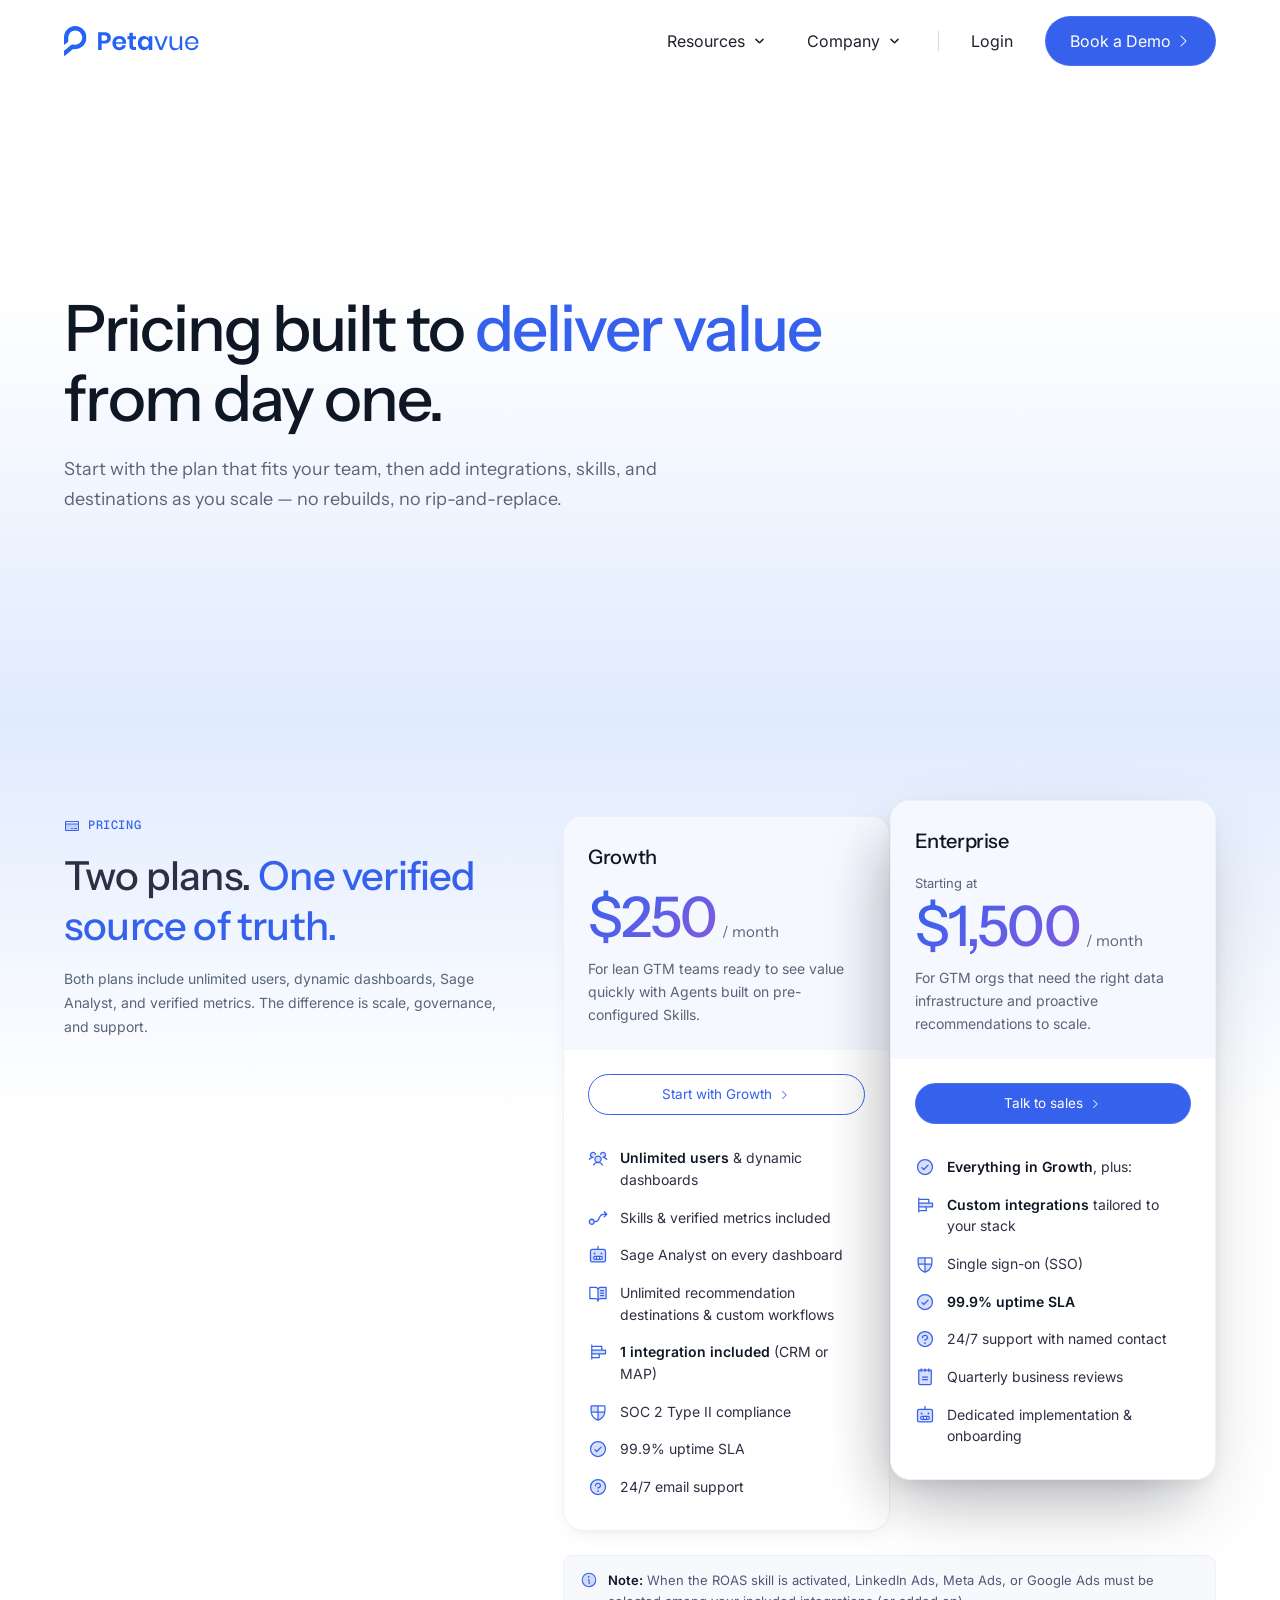
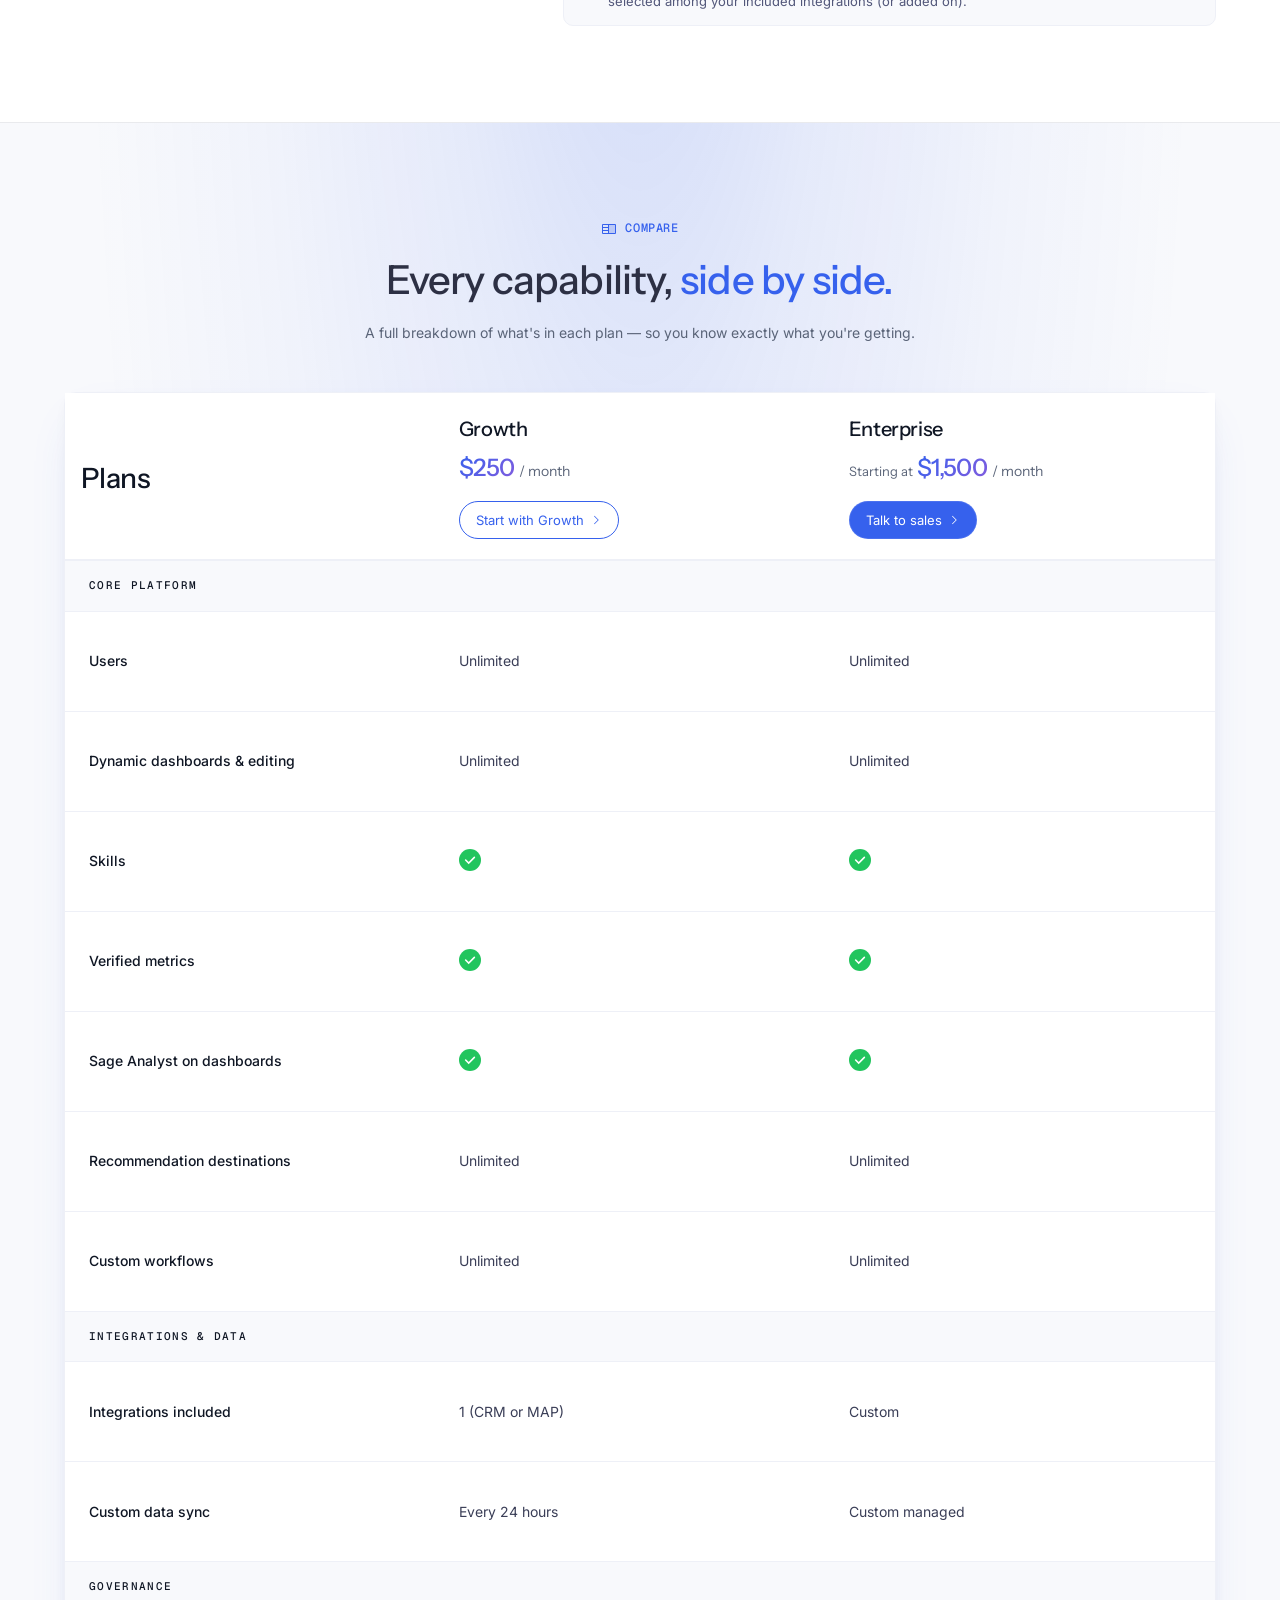
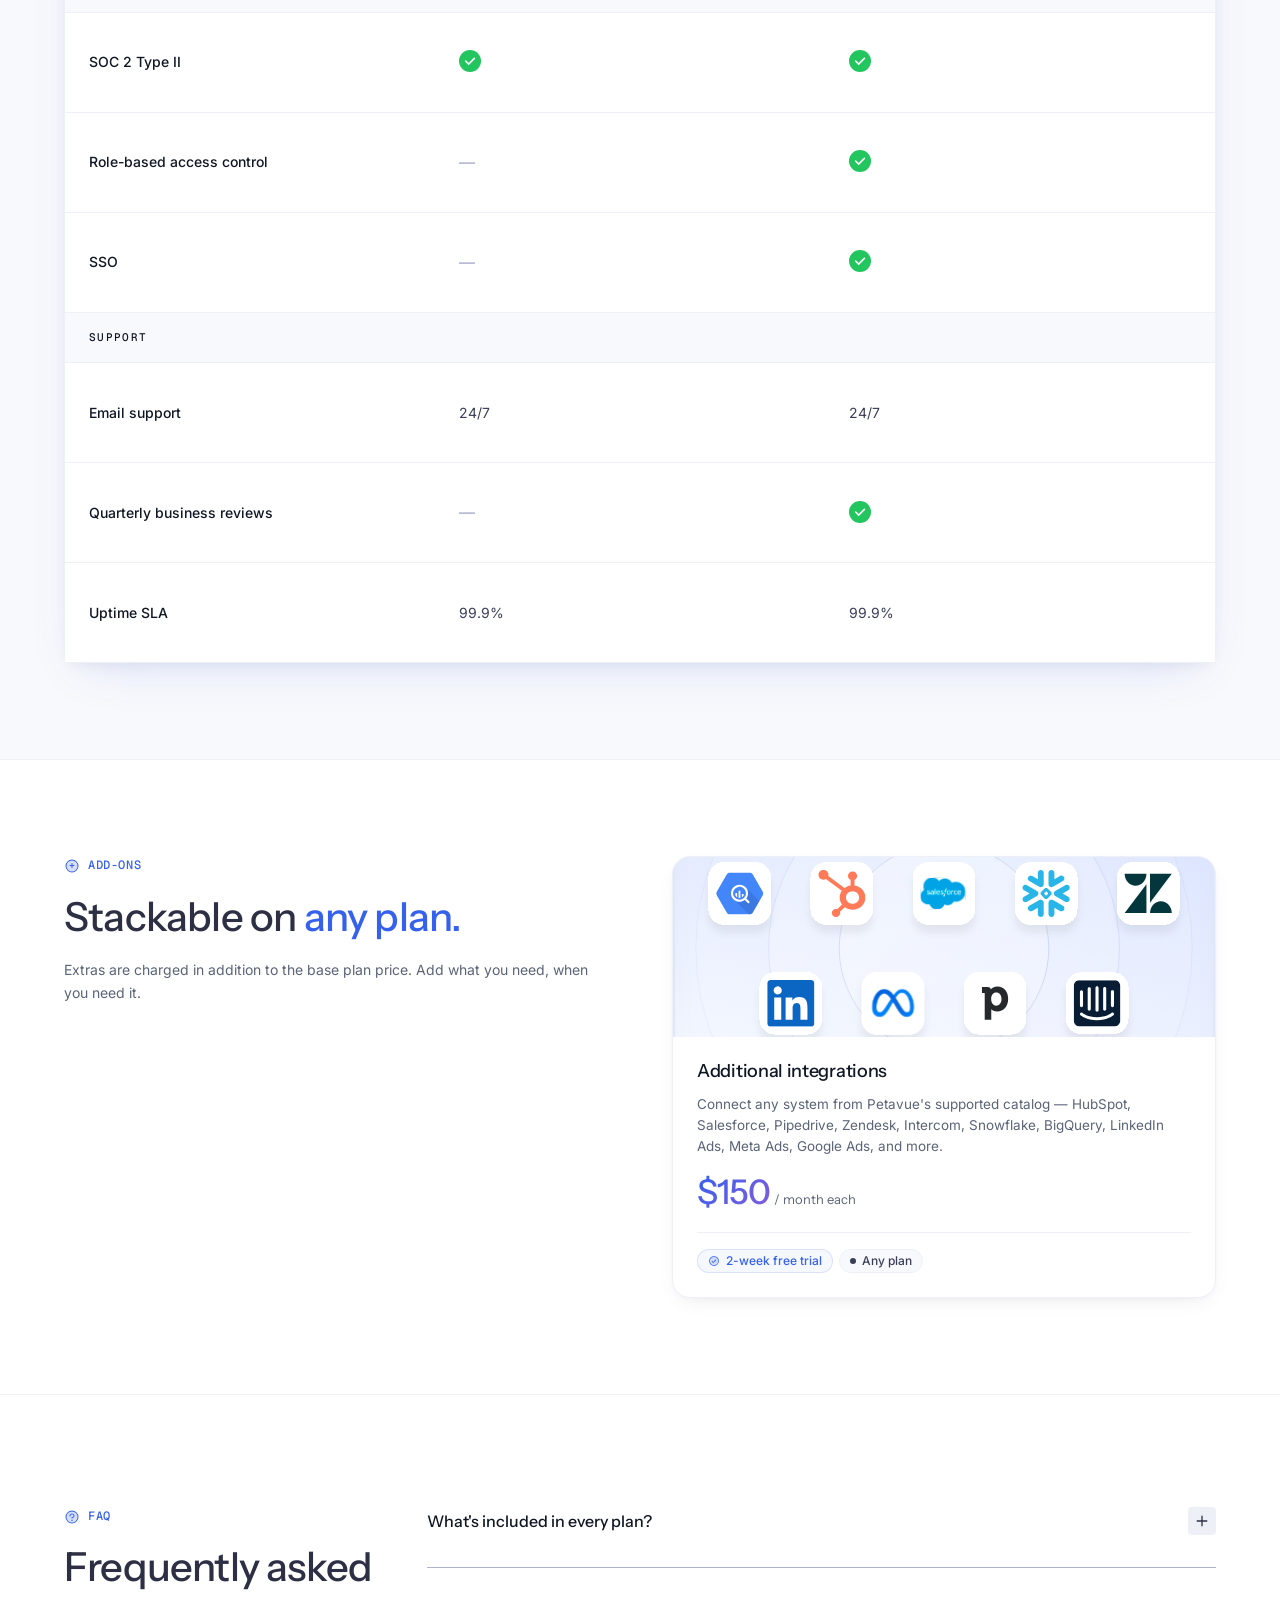
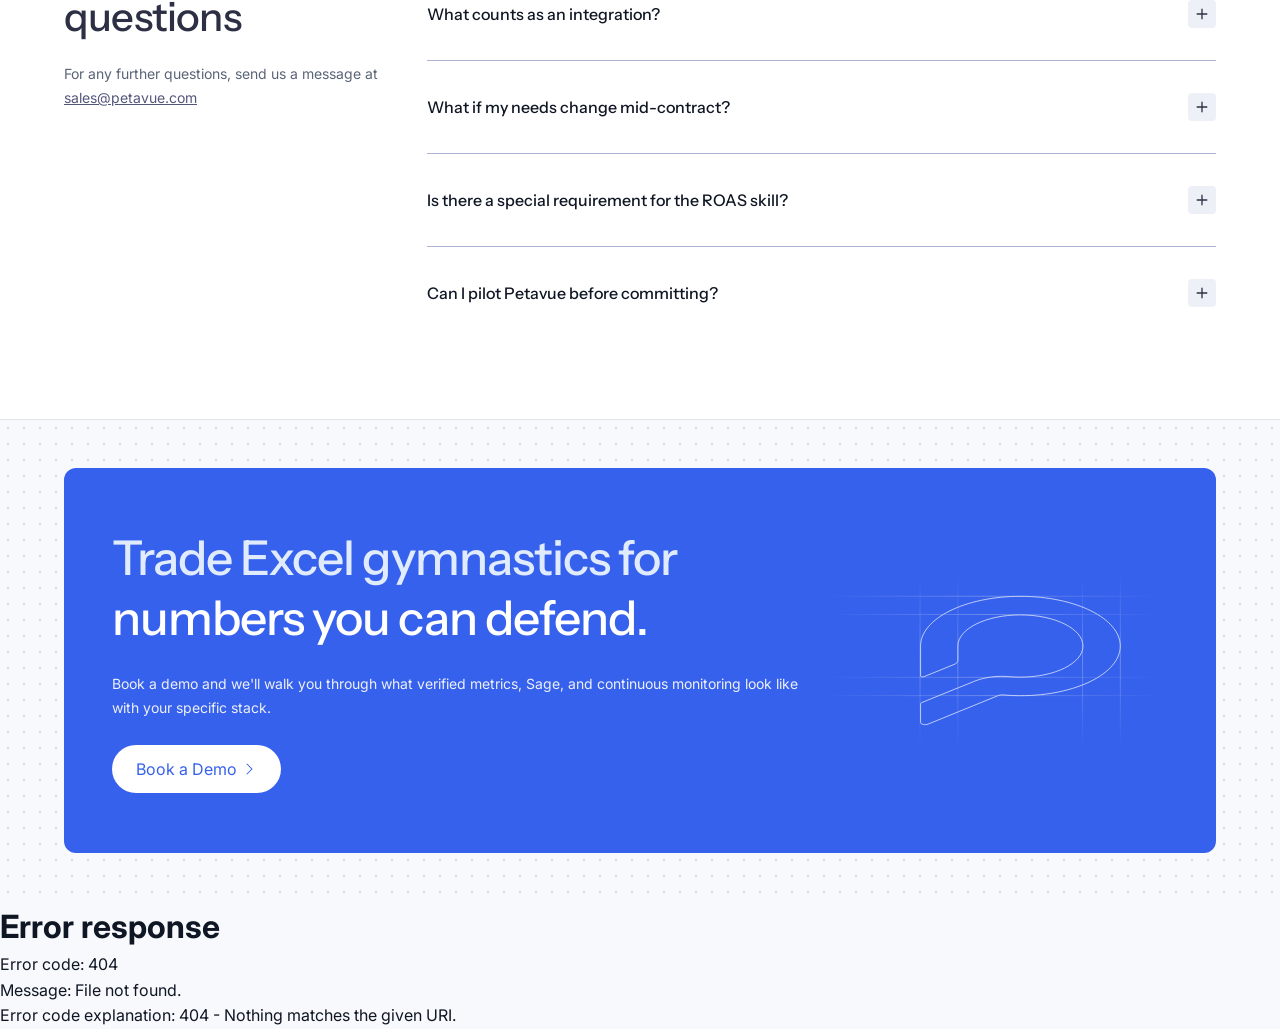
==== pricing.html @ c028d3ed "add pricing page, inline video playback, nav + copy refresh - new pricing.html with split-layout pla" ====
<!DOCTYPE html>
<html lang="en">
<head>
<meta charset="UTF-8">
<meta name="viewport" content="width=device-width, initial-scale=1.0">
<title>Pricing — Petavue | Plans built to deliver value from day one</title>
<meta name="description" content="Simple pricing for GTM teams. Growth at $250/mo and Enterprise from $1,500/mo — unlimited users, dynamic dashboards, Sage Analyst, and verified metrics on every plan.">
<meta property="og:title" content="Pricing — Petavue | Plans built to deliver value from day one">
<meta property="og:description" content="Simple pricing for GTM teams. Growth at $250/mo and Enterprise from $1,500/mo — unlimited users, dynamic dashboards, Sage Analyst, and verified metrics on every plan.">
<meta property="og:image" content="https://www.petavue.com/assets/og-image.png">
<meta property="og:type" content="website">
<meta property="og:url" content="https://pricing.petavue.com/">
<meta name="twitter:card" content="summary_large_image">
<meta name="twitter:title" content="Pricing — Petavue | Plans built to deliver value from day one">
<meta name="twitter:description" content="Simple pricing for GTM teams. Growth at $250/mo and Enterprise from $1,500/mo — unlimited users, dynamic dashboards, Sage Analyst, and verified metrics on every plan.">
<meta name="twitter:image" content="https://www.petavue.com/assets/og-image.png">
<link rel="icon" href="assets/favicon.svg" type="image/svg+xml">
<link rel="apple-touch-icon" href="assets/apple-touch-icon.png">
<script type="application/ld+json">
{
  "@context": "https://schema.org",
  "@type": "FAQPage",
  "mainEntity": [
    {
      "@type": "Question",
      "name": "What's included in every plan?",
      "acceptedAnswer": {
        "@type": "Answer",
        "text": "Every plan includes unlimited users, unlimited dynamic dashboards, all Skills, verified metrics, Sage Analyst on every dashboard, unlimited recommendation destinations, and unlimited custom workflows. The differences between plans are governance, scale of integrations, and support level."
      }
    },
    {
      "@type": "Question",
      "name": "What counts as an integration?",
      "acceptedAnswer": {
        "@type": "Answer",
        "text": "An integration is a connection to a system in Petavue's supported catalog — including HubSpot, Salesforce, Pipedrive, Zendesk, Intercom, Gainsight, Mixpanel, Amplitude, Snowflake, BigQuery, LinkedIn Ads, Meta Ads, Google Ads, and more. Growth includes one (CRM or MAP). Enterprise includes a custom integration package sized to your stack."
      }
    },
    {
      "@type": "Question",
      "name": "What if my needs change mid-contract?",
      "acceptedAnswer": {
        "@type": "Answer",
        "text": "Add-ons are stackable and can be added at any time. You can layer additional integrations, AI credits, workflow packs, or recommendation destinations onto any plan. Plan upgrades are pro-rated to your billing cycle."
      }
    },
    {
      "@type": "Question",
      "name": "Is there a special requirement for the ROAS skill?",
      "acceptedAnswer": {
        "@type": "Answer",
        "text": "Yes — when the ROAS skill is activated, LinkedIn Ads, Meta Ads, or Google Ads must be selected among your included integrations (or added on as an extra integration)."
      }
    },
    {
      "@type": "Question",
      "name": "Can I pilot Petavue before committing?",
      "acceptedAnswer": {
        "@type": "Answer",
        "text": "Yes — we offer a 4-week pilot where you connect a single data source and immediately start seeing value from the Agents. We view pilots as an opportunity to partner closely with teams and generate design partners who help shape where the product goes next."
      }
    }
  ]
}
</script>
<link rel="stylesheet" href="style/colorography.min.css">
<link rel="stylesheet" href="style/global.min.css">
<link rel="stylesheet" href="style/marketing.min.css">
<link rel="preconnect" href="https://fonts.googleapis.com">
<link rel="preconnect" href="https://fonts.gstatic.com" crossorigin>
<link rel="preload" as="style" href="https://fonts.googleapis.com/css2?family=Inter:wght@400;500;600;700&family=Instrument+Sans:wght@400;500;600;700&family=Geist+Mono:wght@400;500;600&display=swap">
<link rel="stylesheet" href="https://fonts.googleapis.com/css2?family=Inter:wght@400;500;600;700&family=Instrument+Sans:wght@400;500;600;700&family=Geist+Mono:wght@400;500;600&display=swap" media="print" onload="this.media='all'">
<noscript><link rel="stylesheet" href="https://fonts.googleapis.com/css2?family=Inter:wght@400;500;600;700&family=Instrument+Sans:wght@400;500;600;700&family=Geist+Mono:wght@400;500;600&display=swap"></noscript>

<!-- Pricing-specific styles -->
<style>
/* Navbar: keep solid light on pricing page (no transparency) */
body .navbar_component {
  background: #ffffff;
  backdrop-filter: none;
  -webkit-backdrop-filter: none;
}

/* --- Pricing Hero — white at top, fading into blue at bottom --- */
.pricing-hero {
  background: linear-gradient(180deg, #ffffff 0%, #ffffff 40%, var(--color-primary-100) 100%);
  min-height: 80vh;
  padding: 160px 0 72px;
  display: flex;
  align-items: center;
}
.pricing-hero-inner {
  max-width: 900px;
  text-align: left;
  width: 100%;
}
.pricing-hero-title {
  font-family: 'Instrument Sans', sans-serif;
  font-size: 64px;
  font-weight: 500;
  line-height: 1.1;
  letter-spacing: -2px;
  color: var(--text);
  margin: 0 0 20px;
  text-align: left;
}
.pricing-hero-title em {
  font-family: 'Instrument Sans', sans-serif;
  font-style: normal;
  font-weight: 500;
  color: inherit;
}
.pricing-hero-sub {
  font-family: 'Instrument Sans', sans-serif;
  font-size: 18px;
  color: var(--text-muted);
  line-height: 1.7;
  max-width: 640px;
  margin: 0;
  text-align: left;
}
@media (max-width: 991px) {
  .pricing-hero {
    min-height: 60vh;
    padding: 128px 0 56px;
  }
  .pricing-hero-title { font-size: 48px; letter-spacing: -1.4px; }
}
@media (max-width: 768px) {
  .pricing-hero {
    min-height: 80vh;
    padding: 104px 0 40px;
  }
  .pricing-hero-title { font-size: 36px; letter-spacing: -1px; }
  .pricing-hero-sub { font-size: 15.5px; line-height: 1.6; }
}

/* --- Plans --- */
.pricing-section {
  padding: 96px 0;
  background: linear-gradient(180deg, var(--color-primary-100) 0%, #ffffff 40%, #ffffff 100%);
  position: relative;
}

/* Right column wrapper — stacks plans grid + note with 24px gap */
.pricing-plans-right {
  display: flex;
  flex-direction: column;
  gap: 24px;
  min-width: 0;
}
/* Default centered head (used by Compare + Add-ons) */
.pricing-section-head {
  text-align: center;
  display: flex;
  flex-direction: column;
  align-items: center;
  margin-bottom: 48px;
}
.pricing-section-head .section-heading {
  text-align: center;
  margin-bottom: 16px;
}
.pricing-section-head .section-sub {
  text-align: center;
  margin: 0 auto;
}

/* Plans section split layout: 40:60 — head left, plans right */
.pricing-section-layout {
  display: grid;
  grid-template-columns: minmax(0, 2fr) minmax(0, 3fr);
  gap: 64px;
  align-items: start;
}
/* Add-ons section uses a 50:50 split instead */
.pricing-addons-section .pricing-section-layout {
  grid-template-columns: minmax(0, 1fr) minmax(0, 1fr);
}
.pricing-section-head--left {
  text-align: left;
  align-items: flex-start;
  margin-bottom: 0;
  position: sticky;
  top: 120px;
}
/* Left-aligned heads keep their section-label left-aligned regardless of section */
.pricing-section-head--left .section-label {
  justify-content: flex-start;
}
.pricing-section-head--left .section-heading,
.pricing-section-head--left .section-sub {
  text-align: left;
  margin-left: 0;
  margin-right: 0;
}
.pricing-section-head--left .section-sub {
  margin-bottom: 0;
}
/* Section labels span full width in pricing page heads */
.pricing-section .section-label,
.pricing-compare-section .section-label,
.pricing-addons-section .section-label {
  width: 100%;
  max-width: 100%;
  justify-content: flex-start;
}
.pricing-compare-section .pricing-section-head:not(.pricing-section-head--left) .section-label,
.pricing-addons-section .pricing-section-head:not(.pricing-section-head--left) .section-label {
  justify-content: center;
}
/* Always left-align the label when the head uses the --left modifier, regardless of section */
.pricing-section .pricing-section-head--left .section-label,
.pricing-compare-section .pricing-section-head--left .section-label,
.pricing-addons-section .pricing-section-head--left .section-label {
  justify-content: flex-start;
}

.pricing-plans-grid {
  display: grid;
  grid-template-columns: repeat(2, 1fr);
  gap: 0;
  align-items: start;
}
.pricing-plan {
  background: #fff;
  border: 1px solid var(--color-neutral-100);
  border-radius: 20px;
  padding: 0;
  width: 100%;
  max-width: 360px;
  margin: 0 auto;
  display: flex;
  flex-direction: column;
  position: relative;
  /* Subtle default shadow on every card */
  box-shadow:
    0 8px 24px -10px rgba(15, 22, 36, 0.10),
    0 2px 6px -2px rgba(15, 22, 36, 0.04);
  transition: border-color 0.25s, transform 0.25s, box-shadow 0.25s;
}
.pricing-plan:hover {
  border-color: var(--color-neutral-200);
  transform: translateY(-2px);
  box-shadow:
    0 16px 36px -12px rgba(15, 22, 36, 0.14),
    0 4px 10px -3px rgba(15, 22, 36, 0.06);
}
.pricing-plan--featured {
  margin: -16px auto 0;
  /* Bigger shadow biased to the LEFT so it falls onto the Growth card */
  box-shadow:
    -24px 28px 60px -16px rgba(15, 22, 36, 0.20),
    0 32px 80px -12px rgba(15, 22, 36, 0.18),
    0 8px 20px -4px rgba(15, 22, 36, 0.08);
  z-index: 2;
}
.pricing-plan--featured:hover {
  transform: translateY(-4px);
  box-shadow:
    -28px 32px 70px -14px rgba(15, 22, 36, 0.24),
    0 36px 90px -12px rgba(15, 22, 36, 0.22),
    0 10px 24px -4px rgba(15, 22, 36, 0.10);
  border-color: var(--color-primary-500);
}

/* Recommended badge — only on featured card, appears on hover */
.pricing-plan-badge {
  position: absolute;
  top: 0;
  left: 50%;
  background: var(--color-primary-500);
  color: #fff;
  font-family: 'Geist Mono', monospace;
  font-size: 11px;
  font-weight: 600;
  letter-spacing: 0.12em;
  text-transform: uppercase;
  padding: 6px 14px;
  border-radius: 999px;
  white-space: nowrap;
  pointer-events: none;
  opacity: 0;
  transform: translate(-50%, 20%);
  transition: opacity 0.25s ease, transform 0.25s ease;
}
.pricing-plan--featured:hover .pricing-plan-badge {
  opacity: 1;
  transform: translate(-50%, -50%);
}

/* Card header — colored panel containing name + price + desc */
.pricing-plan-header {
  background: var(--color-primary-50);
  padding: 24px;
  margin: 0;
  border-radius: 20px 20px 0 0;
}

/* Card body — wraps CTA + features with padding */
.pricing-plan-body {
  padding: 24px;
  display: flex;
  flex-direction: column;
  flex: 1;
}
.pricing-plan-name {
  font-family: 'Instrument Sans', sans-serif;
  font-size: 20px;
  font-weight: 500;
  letter-spacing: -0.4px;
  color: var(--text);
  margin-bottom: 16px;
  text-transform: none;
}
.pricing-plan-prefix {
  font-family: 'Inter', sans-serif;
  font-size: 13px;
  font-weight: 400;
  color: var(--text-muted);
  margin-bottom: 4px;
}
.pricing-plan-price {
  display: flex;
  align-items: baseline;
  gap: 6px;
  margin-bottom: 12px;
  font-family: 'Instrument Sans', sans-serif;
}
.pricing-plan-price .num {
  font-size: 56px;
  font-weight: 500;
  letter-spacing: -2px;
  line-height: 1;
  background: linear-gradient(135deg, var(--color-primary-500) 0%, #825CDE 100%);
  -webkit-background-clip: text;
          background-clip: text;
  -webkit-text-fill-color: transparent;
          color: transparent;
}
.pricing-plan-price .unit {
  font-size: 15px;
  color: var(--text-muted);
  font-weight: 400;
}
.pricing-plan-desc {
  font-family: 'Inter', sans-serif;
  font-size: 14px;
  color: var(--text-muted);
  line-height: 1.65;
  margin-bottom: 0;
  min-height: 0;
}
.pricing-plan-cta {
  display: inline-flex;
  align-items: center;
  justify-content: center;
  gap: 6px;
  width: 100%;
  padding: 10px 16px;
  border-radius: 60px;
  text-decoration: none;
  font-family: 'Inter', sans-serif;
  font-weight: 400;
  font-size: 13.5px;
  line-height: 1.4;
  transition: all 0.2s;
  margin-bottom: 24px;
}
.pricing-plan-cta--primary {
  background: var(--color-primary-500);
  color: #fff;
  border: 1px solid rgba(255, 255, 255, 0.1);
}
.pricing-plan-cta--primary:hover {
  background: var(--color-primary-800);
  gap: 10px;
}
.pricing-plan-cta--secondary {
  background: transparent;
  color: var(--color-primary-500);
  border: 1px solid var(--color-primary-500);
}
.pricing-plan-cta--secondary:hover {
  background: var(--color-primary-100);
  color: var(--color-primary-500);
  border-color: var(--color-primary-500);
  gap: 10px;
}
.pricing-plan-features {
  list-style: none;
  padding: 0;
  margin: 0;
  flex: 1;
}
.pricing-plan-features li {
  display: flex;
  align-items: flex-start;
  gap: 12px;
  padding: 8px 0;
  font-family: 'Inter', sans-serif;
  font-size: 14px;
  color: var(--color-neutral-800);
  line-height: 1.55;
}
.pricing-plan-features li svg {
  flex-shrink: 0;
  width: 20px;
  height: 20px;
  margin-top: 1px;
  color: var(--color-primary-500);
}
.pricing-plan-features .feature-em {
  font-weight: 600;
  color: var(--text);
}
.pricing-plans-note {
  display: flex;
  align-items: flex-start;
  gap: 10px;
  margin: 0;
  padding: 14px 16px;
  background: var(--color-neutral-50);
  border: 1px solid var(--color-neutral-100);
  border-radius: 10px;
  font-family: 'Inter', sans-serif;
  font-size: 13px;
  color: var(--color-neutral-600);
  line-height: 1.6;
}
.pricing-plans-note svg {
  flex-shrink: 0;
  width: 18px;
  height: 18px;
  color: var(--color-primary-500);
  margin-top: 1px;
}
.pricing-plans-note strong {
  color: var(--text);
  font-weight: 600;
}

/* --- Compare table --- */
.pricing-compare-section {
  background: var(--color-neutral-50);
  background-image: radial-gradient(ellipse at 50% -20%, rgba(54, 97, 237, 0.22) 0%, rgba(54, 97, 237, 0.10) 22%, rgba(54, 97, 237, 0.04) 42%, transparent 62%);
  padding: 96px 0;
  border-top: 1px solid rgba(0, 0, 0, 0.06);
  /* NOTE: no overflow:hidden here — it would break the sticky thead inside */
}
.pricing-compare-inner {
  background: #ffffff;
  border: 1px solid var(--color-neutral-100);
  border-radius: 12px;
  padding: 0;
  margin-top: 40px;
  /* overflow visible on desktop so thead sticky can work relative to body scroll */
  overflow: visible;
  box-shadow:
    0 18px 48px -20px rgba(54, 97, 237, 0.18),
    0 6px 16px -6px rgba(15, 22, 36, 0.08);
}
.pricing-compare-table {
  width: 100%;
  border-collapse: separate;
  border-spacing: 0;
  font-family: 'Inter', sans-serif;
}

/* Plan column headers — sticky as user scrolls through the table */
.pricing-compare-table thead th {
  position: sticky;
  top: 80px;
  z-index: 3;
  background: #ffffff;
  text-align: left;
  padding: 24px 24px 20px;
  font-weight: 400;
  color: var(--text);
  vertical-align: top;
  border-bottom: 1px solid var(--color-neutral-100);
}
.pricing-compare-table thead th.compare-th-label {
  font-family: 'Instrument Sans', sans-serif;
  font-size: 28px;
  font-weight: 500;
  letter-spacing: -0.6px;
  color: var(--text);
  vertical-align: middle;
  text-transform: none;
}
.pricing-compare-table thead th:first-child { padding-left: 16px; }
.compare-plan-header {
  display: flex;
  flex-direction: column;
  gap: 10px;
  min-width: 220px;
}
.compare-plan-name {
  font-family: 'Instrument Sans', sans-serif;
  font-size: 20px;
  font-weight: 500;
  letter-spacing: -0.4px;
  color: var(--text);
  line-height: 1.2;
}
.compare-plan-price {
  font-family: 'Instrument Sans', sans-serif;
  color: var(--text-muted);
  font-size: 14px;
  line-height: 1.4;
}
.compare-plan-price .num {
  font-size: 24px;
  font-weight: 500;
  letter-spacing: -0.6px;
  background: linear-gradient(135deg, var(--color-primary-500) 0%, #825CDE 100%);
  -webkit-background-clip: text;
          background-clip: text;
  -webkit-text-fill-color: transparent;
          color: transparent;
  margin-right: 2px;
}
.compare-plan-price .prefix {
  font-size: 13px;
  color: var(--text-muted);
  font-weight: 400;
  margin-right: 4px;
}
.compare-plan-cta {
  display: inline-flex;
  align-items: center;
  justify-content: center;
  gap: 6px;
  padding: 9px 16px;
  border-radius: 60px;
  text-decoration: none;
  font-family: 'Inter', sans-serif;
  font-weight: 400;
  font-size: 13px;
  line-height: 1.4;
  transition: all 0.2s;
  margin-top: 6px;
  width: fit-content;
}
.compare-plan-cta--primary {
  background: var(--color-primary-500);
  color: #fff;
  border: 1px solid rgba(255, 255, 255, 0.1);
}
.compare-plan-cta--primary:hover { background: var(--color-primary-800); gap: 10px; }
.compare-plan-cta--secondary {
  background: transparent;
  color: var(--color-primary-500);
  border: 1px solid var(--color-primary-500);
}
.compare-plan-cta--secondary:hover {
  background: var(--color-primary-100);
  color: var(--color-primary-500);
  gap: 10px;
}

/* Feature rows — white background, sit inside grey container */
.pricing-compare-table tbody td {
  padding: 16px 24px;
  height: 100px;
  border-top: 1px solid var(--color-neutral-100);
  font-size: 14px;
  color: var(--color-neutral-700);
  vertical-align: middle;
  background: #fff;
}
/* Group label rows stay compact — override row min-height */
.pricing-compare-table .group-row td { height: auto; }
.pricing-compare-table tbody td:first-child {
  color: var(--text);
  font-weight: 500;
}

/* Group section label rows — match regular row padding, with top border */
.pricing-compare-table .group-row td {
  padding: 16px 24px;
  border-top: 1px solid var(--color-neutral-100);
  font-family: 'Geist Mono', monospace;
  text-transform: uppercase;
  letter-spacing: 0.12em;
  font-size: 11px;
  color: var(--text-muted);
  font-weight: 600;
  background: var(--color-neutral-50);
}

/* Circular green check badge */
.pricing-check {
  display: inline-flex;
  align-items: center;
  justify-content: center;
  width: 22px;
  height: 22px;
  border-radius: 999px;
  background: #22C55E;
  color: #fff;
}
.pricing-check svg { width: 14px; height: 14px; }
.pricing-dash {
  display: inline-block;
  color: var(--color-neutral-300);
  font-weight: 500;
  font-size: 16px;
}

/* --- Add-ons --- */
.pricing-addons-section {
  background: #ffffff;
  padding: 96px 0;
  border-top: 1px solid rgba(0, 0, 0, 0.06);
  border-bottom: 1px solid rgba(0, 0, 0, 0.06);
}

/* Addon cards grid — fills right column; cards flex to column width */
.pricing-addons-grid {
  display: grid;
  grid-template-columns: repeat(auto-fit, minmax(240px, 1fr));
  gap: 20px;
}

/* Card: illustration on top + body below (matches reference design) */
.pricing-addon {
  display: flex;
  flex-direction: column;
  background: #ffffff;
  border: 1px solid var(--color-neutral-100);
  border-radius: 18px;
  overflow: hidden;
  box-shadow:
    0 8px 24px -10px rgba(15, 22, 36, 0.10),
    0 2px 6px -2px rgba(15, 22, 36, 0.04);
}

/* Top illustration panel */
.pricing-addon-illustration {
  position: relative;
  height: 180px;
  background:
    radial-gradient(ellipse 70% 80% at 20% 30%, rgba(130, 92, 222, 0.25) 0%, transparent 60%),
    radial-gradient(ellipse 60% 70% at 80% 60%, rgba(54, 97, 237, 0.28) 0%, transparent 60%),
    linear-gradient(135deg, var(--color-primary-50) 0%, #EDE8FE 100%);
  overflow: hidden;
  display: flex;
  align-items: center;
  justify-content: center;
}
.pricing-addon-illustration img {
  width: 100%;
  height: 100%;
  display: block;
  object-fit: cover;
  object-position: center;
}

/* Body */
.pricing-addon-body {
  padding: 20px 24px 24px;
  display: flex;
  flex-direction: column;
  gap: 6px;
  flex: 1;
}
.pricing-addon-head {
  margin-bottom: 2px;
}
.pricing-addon-name {
  font-family: 'Instrument Sans', sans-serif;
  font-size: 18px;
  font-weight: 500;
  letter-spacing: -0.3px;
  color: var(--text);
  margin: 0;
}
.pricing-addon-desc {
  font-family: 'Inter', sans-serif;
  font-size: 13.5px;
  color: var(--text-muted);
  line-height: 1.55;
  margin: 0;
}
.pricing-addon-price {
  display: flex;
  align-items: baseline;
  gap: 4px;
  margin-top: 12px;
  font-family: 'Instrument Sans', sans-serif;
}
.pricing-addon-price-num {
  font-size: 34px;
  font-weight: 500;
  letter-spacing: -1px;
  line-height: 1;
  background: linear-gradient(135deg, var(--color-primary-500) 0%, #825CDE 100%);
  -webkit-background-clip: text;
          background-clip: text;
  -webkit-text-fill-color: transparent;
          color: transparent;
}
.pricing-addon-price-unit {
  font-size: 13px;
  color: var(--text-muted);
  font-weight: 400;
}
.pricing-addon-foot {
  display: flex;
  flex-wrap: wrap;
  align-items: center;
  gap: 6px;
  margin-top: 16px;
  padding-top: 16px;
  border-top: 1px solid var(--color-neutral-100);
}
.pricing-addon-tag {
  display: inline-flex;
  align-items: center;
  gap: 6px;
  padding: 5px 10px;
  border-radius: 999px;
  font-family: 'Inter', sans-serif;
  font-size: 12px;
  font-weight: 500;
  line-height: 1;
  white-space: nowrap;
}
.pricing-addon-tag svg {
  width: 12px;
  height: 12px;
}
.pricing-addon-tag--trial {
  background: var(--color-primary-50);
  color: var(--color-primary-500);
  border: 1px solid rgba(54, 97, 237, 0.15);
}
.pricing-addon-tag--plan {
  background: var(--color-neutral-50);
  color: var(--color-neutral-700);
  border: 1px solid var(--color-neutral-100);
}
.pricing-addon-tag-dot {
  width: 6px;
  height: 6px;
  border-radius: 999px;
  background: currentColor;
  flex-shrink: 0;
}

/* --- FAQ override: white background on pricing page --- */
.pricing-page .mktg-faq-section,
body .mktg-faq-section { background: #ffffff; }

/* Responsive — Tablet (≤991px) */
@media (max-width: 991px) {
  .pricing-section,
  .pricing-compare-section,
  .pricing-addons-section { padding: 72px 0; }

  /* CTA section — ensure inner padding doesn't disappear on tablet */
  .mktg-cta-inner { padding: 40px 32px; }
  .mktg-cta-content { padding: 0; }

  .pricing-section-head { margin-bottom: 40px; }

  /* Stack head above plans on tablet */
  .pricing-section-layout,
  .pricing-addons-section .pricing-section-layout {
    grid-template-columns: 1fr;
    gap: 40px;
  }
  .pricing-section-head--left {
    position: static;
    margin-bottom: 0;
  }

  .pricing-plans-grid { gap: 20px; }
  /* Drop the offset tilt on smaller widths — but keep directional shadow */
  .pricing-plan--featured {
    margin: 0 auto;
    box-shadow: 0 24px 60px -28px rgba(54, 97, 237, 0.35);
  }

  .pricing-plan-price .num { font-size: 48px; letter-spacing: -1.6px; }

  .pricing-compare-table thead th,
  .pricing-compare-table tbody td { padding: 14px 18px; font-size: 13.5px; }
  /* Narrower table headers on tablet */
  .compare-plan-header { min-width: 180px; gap: 8px; }
  .compare-plan-name { font-size: 18px; }
  .compare-plan-price .num { font-size: 22px; }
  .pricing-compare-table .compare-th-label { font-size: 22px; padding: 20px; }
}

/* Responsive — Mobile (≤768px) */
@media (max-width: 768px) {
  .pricing-section,
  .pricing-compare-section,
  .pricing-addons-section { padding: 56px 0; }

  /* CTA section — tighter inner padding on phones */
  .mktg-cta-inner { padding: 32px 24px; }

  /* Left-align every section head on mobile */
  .pricing-section-head {
    text-align: left;
    align-items: flex-start;
    margin-bottom: 32px;
  }
  .pricing-section-head .section-heading,
  .pricing-section-head .section-sub {
    text-align: left;
    margin-left: 0;
    margin-right: 0;
  }
  .pricing-section-head .section-label,
  .pricing-compare-section .pricing-section-head:not(.pricing-section-head--left) .section-label,
  .pricing-addons-section .pricing-section-head:not(.pricing-section-head--left) .section-label {
    justify-content: flex-start;
  }

  .pricing-section-layout { gap: 32px; }

  /* --- Plans --- */
  .pricing-plans-grid {
    grid-template-columns: 1fr;
    gap: 20px;
  }
  .pricing-plans-right { gap: 20px; }
  .pricing-plans-note {
    flex-direction: column;
    align-items: flex-start;
    gap: 8px;
    font-size: 12.5px;
    padding: 12px 14px;
  }

  .pricing-plan { border-radius: 16px; max-width: 100%; }
  .pricing-plan-header { padding: 20px; border-radius: 16px 16px 0 0; }
  .pricing-plan-body { padding: 20px; }
  .pricing-plan-name { font-size: 18px; margin-bottom: 12px; }
  .pricing-plan-price .num { font-size: 44px; letter-spacing: -1.4px; }
  .pricing-plan-price .unit { font-size: 14px; }
  .pricing-plan-desc { font-size: 13.5px; }
  .pricing-plan-features li { font-size: 13.5px; padding: 6px 0; }
  .pricing-plan-features li svg { width: 18px; height: 18px; }
  /* Better touch target on CTAs */
  .pricing-plan-cta { margin-bottom: 20px; padding: 11px 16px; font-size: 13.5px; min-height: 42px; }

  /* Show the Recommended badge by default on mobile (no hover to trigger it)
     and keep the featured card's primary border visible */
  .pricing-plan-badge {
    opacity: 1;
    transform: translate(-50%, -50%);
  }
  .pricing-plan--featured { border-color: var(--color-primary-500); }

  /* --- Compare table --- */
  .pricing-compare-inner {
    margin-top: 24px;
    border-radius: 12px;
    padding: 0;
    overflow-x: auto;
    /* Gentle scroll hint on the right edge */
    background:
      linear-gradient(90deg, #ffffff 70%, rgba(255,255,255,0)) 0 0 / 40px 100% no-repeat,
      linear-gradient(-90deg, #ffffff 70%, rgba(255,255,255,0)) 100% 0 / 40px 100% no-repeat,
      #ffffff;
  }
  /* Disable sticky thead on mobile (horizontal-scroll container would break it anyway) */
  .pricing-compare-table thead th {
    position: static;
    top: auto;
    padding: 18px 14px;
  }
  /* Table gets horizontal scroll for dense content on narrow phones */
  .pricing-compare-table { min-width: 520px; }
  .pricing-compare-table tbody td { padding: 12px 14px; font-size: 13px; }
  .pricing-compare-table .group-row td {
    font-size: 10.5px;
    padding: 14px 14px 10px;
    letter-spacing: 0.1em;
  }
  /* Compact plan-header cells inside the table — keep enough room for full CTA text */
  .compare-plan-header { min-width: 180px; gap: 6px; }
  .compare-plan-name { font-size: 16px; }
  .compare-plan-price { font-size: 12px; }
  .compare-plan-price .num { font-size: 20px; letter-spacing: -0.4px; }
  .compare-plan-price .prefix { font-size: 11px; }
  .compare-plan-cta {
    padding: 8px 14px;
    font-size: 12.5px;
    margin-top: 4px;
    white-space: nowrap;
  }
  .pricing-compare-table .compare-th-label { font-size: 20px; padding: 18px 14px; }
  .pricing-check { width: 20px; height: 20px; }
  .pricing-check svg { width: 12px; height: 12px; }

  /* --- Add-ons — new card structure --- */
  .pricing-addon { border-radius: 14px; }
  .pricing-addon-illustration { height: 160px; }
  .pricing-addon-body { padding: 18px 20px 20px; gap: 4px; }
  .pricing-addon-name { font-size: 17px; }
  .pricing-addon-desc { font-size: 13px; line-height: 1.6; }
  .pricing-addon-price { margin-top: 10px; }
  .pricing-addon-price-num { font-size: 30px; letter-spacing: -0.8px; }
  .pricing-addon-price-unit { font-size: 12.5px; }
  .pricing-addon-foot { margin-top: 12px; padding-top: 12px; }
  .pricing-addon-tag { font-size: 11.5px; padding: 4px 9px; }
}

/* Responsive — Small mobile (≤480px) */
@media (max-width: 480px) {
  .pricing-hero { padding: 96px 0 32px; }
  .pricing-hero-title { font-size: 30px; letter-spacing: -0.6px; }
  .pricing-hero-sub { font-size: 14.5px; }

  .pricing-section,
  .pricing-compare-section,
  .pricing-addons-section { padding: 48px 0; }
  .pricing-section-head { margin-bottom: 24px; }

  .pricing-plan-header { padding: 18px; }
  .pricing-plan-body { padding: 18px; }
  .pricing-plan-price .num { font-size: 40px; }

  /* Compare table: tighter cells for tiny phones */
  .pricing-compare-table tbody td,
  .pricing-compare-table thead th { padding: 10px 12px; font-size: 12.5px; }
  .pricing-compare-table .compare-th-label { font-size: 18px; padding: 14px 12px; }

  /* Addon card compact */
  .pricing-addon-illustration { height: 140px; }
  .pricing-addon-body { padding: 16px 18px 18px; }
  .pricing-addon-price-num { font-size: 28px; }
  .pricing-addon-foot { gap: 5px; }
  .pricing-addon-tag { font-size: 11px; padding: 4px 8px; }
}
</style>
</head>
<body>

<!-- NAVBAR (loaded by components.js) -->
<div id="navbar-placeholder"></div>

<!-- HERO -->
<section class="pricing-hero" id="pricing-hero">
  <div class="padding-global"><div class="container-large">
    <div class="pricing-hero-inner">
      <h1 class="pricing-hero-title">Pricing built to <em><span style="color: var(--color-primary-500);">deliver value</span> from day one.</em></h1>
      <p class="pricing-hero-sub">Start with the plan that fits your team, then add integrations, skills, and destinations as you scale — no rebuilds, no rip-and-replace.</p>
    </div>
  </div></div>
</section>

<!-- PLANS -->
<section class="pricing-section" id="plans" data-reveal-parent>
  <div class="padding-global"><div class="container-large">
    <div class="pricing-section-layout">
    <div class="pricing-section-head pricing-section-head--left">
      <div class="section-label reveal-on-scroll"><svg xmlns="http://www.w3.org/2000/svg" width="16" height="16" fill="#3661ed" viewBox="0 0 256 256"><path d="M232,96v96a8,8,0,0,1-8,8H32a8,8,0,0,1-8-8V96Z" opacity="0.2"></path><path d="M224,48H32A16,16,0,0,0,16,64V192a16,16,0,0,0,16,16H224a16,16,0,0,0,16-16V64A16,16,0,0,0,224,48Zm0,16V88H32V64ZM32,192V104H224l0,88Zm176-24a8,8,0,0,1-8,8H168a8,8,0,0,1,0-16h32A8,8,0,0,1,208,168Zm-64,0a8,8,0,0,1-8,8H120a8,8,0,0,1,0-16h16A8,8,0,0,1,144,168Z"></path></svg>Pricing</div>
      <h2 class="section-heading reveal-on-scroll">Two plans. <span style="color: var(--color-primary-500);">One verified source of truth.</span></h2>
      <p class="section-sub reveal-on-scroll">Both plans include unlimited users, dynamic dashboards, Sage Analyst, and verified metrics. The difference is scale, governance, and support.</p>
    </div>

    <div class="pricing-plans-right">
    <div class="pricing-plans-grid">
    <!-- Growth -->
    <div class="pricing-plan reveal-on-scroll">
      <div class="pricing-plan-header">
        <div class="pricing-plan-name">Growth</div>
        <div class="pricing-plan-price">
          <span class="num">$250</span>
          <span class="unit">/ month</span>
        </div>
        <p class="pricing-plan-desc">For lean GTM teams ready to see value quickly with Agents built on pre-configured Skills.</p>
      </div>
      <div class="pricing-plan-body">
      <a href="https://www.petavue.com/book-a-demo" class="pricing-plan-cta pricing-plan-cta--secondary">Start with Growth <svg xmlns="http://www.w3.org/2000/svg" viewBox="0 0 256 256" fill="currentColor" width="12" height="12"><path d="M181.66,133.66l-80,80a8,8,0,0,1-11.32-11.32L164.69,128,90.34,53.66a8,8,0,0,1,11.32-11.32l80,80A8,8,0,0,1,181.66,133.66Z"/></svg></a>
      <ul class="pricing-plan-features">
        <li>
          <svg xmlns="http://www.w3.org/2000/svg" viewBox="0 0 256 256" fill="currentColor"><path d="M168,144a40,40,0,1,1-40-40A40,40,0,0,1,168,144ZM64,56A32,32,0,1,0,96,88,32,32,0,0,0,64,56Zm128,0a32,32,0,1,0,32,32A32,32,0,0,0,192,56Z" opacity="0.2"></path><path d="M244.8,150.4a8,8,0,0,1-11.2-1.6A51.6,51.6,0,0,0,192,128a8,8,0,0,1,0-16,24,24,0,1,0-23.24-30,8,8,0,1,1-15.5-4A40,40,0,1,1,219,117.51a67.94,67.94,0,0,1,27.43,21.68A8,8,0,0,1,244.8,150.4ZM190.92,212a8,8,0,1,1-13.85,8,57,57,0,0,0-98.15,0,8,8,0,1,1-13.84-8,72.06,72.06,0,0,1,33.74-29.92,48,48,0,1,1,58.36,0A72.06,72.06,0,0,1,190.92,212ZM128,176a32,32,0,1,0-32-32A32,32,0,0,0,128,176ZM72,120a8,8,0,0,0-8-8A24,24,0,1,1,87.24,82a8,8,0,1,0,15.5-4A40,40,0,1,0,37,117.51,67.94,67.94,0,0,0,9.6,139.19a8,8,0,1,0,12.8,9.61A51.6,51.6,0,0,1,64,128,8,8,0,0,0,72,120Z"></path></svg>
          <span><span class="feature-em">Unlimited users</span> &amp; dynamic dashboards</span>
        </li>
        <li>
          <svg xmlns="http://www.w3.org/2000/svg" viewBox="0 0 256 256" fill="currentColor"><path d="M80,176a32,32,0,1,1-32-32A32,32,0,0,1,80,176Z" opacity="0.2"></path><path d="M245.66,74.34l-32-32a8,8,0,0,0-11.32,11.32L220.69,72H208c-49.33,0-61.05,28.12-71.38,52.92-9.38,22.51-16.92,40.59-49.48,42.84a40,40,0,1,0,.1,16c43.26-2.65,54.34-29.15,64.14-52.69C161.41,107,169.33,88,208,88h12.69l-18.35,18.34a8,8,0,0,0,11.32,11.32l32-32A8,8,0,0,0,245.66,74.34ZM48,200a24,24,0,1,1,24-24A24,24,0,0,1,48,200Z"></path></svg>
          <span>Skills &amp; verified metrics included</span>
        </li>
        <li>
          <svg xmlns="http://www.w3.org/2000/svg" viewBox="0 0 256 256" fill="currentColor"><path d="M200,56H56A24,24,0,0,0,32,80V192a24,24,0,0,0,24,24H200a24,24,0,0,0,24-24V80A24,24,0,0,0,200,56ZM164,184H92a20,20,0,0,1,0-40h72a20,20,0,0,1,0,40Z" opacity="0.2"></path><path d="M200,48H136V16a8,8,0,0,0-16,0V48H56A32,32,0,0,0,24,80V192a32,32,0,0,0,32,32H200a32,32,0,0,0,32-32V80A32,32,0,0,0,200,48Zm16,144a16,16,0,0,1-16,16H56a16,16,0,0,1-16-16V80A16,16,0,0,1,56,64H200a16,16,0,0,1,16,16ZM72,108a12,12,0,1,1,12,12A12,12,0,0,1,72,108Zm88,0a12,12,0,1,1,12,12A12,12,0,0,1,160,108Zm4,28H92a28,28,0,0,0,0,56h72a28,28,0,0,0,0-56Zm-24,16v24H116V152ZM80,164a12,12,0,0,1,12-12h8v24H92A12,12,0,0,1,80,164Zm84,12h-8V152h8a12,12,0,0,1,0,24Z"></path></svg>
          <span>Sage Analyst on every dashboard</span>
        </li>
        <li>
          <svg xmlns="http://www.w3.org/2000/svg" viewBox="0 0 256 256" fill="currentColor"><path d="M232,56V200H160a32,32,0,0,0-32,32V88a32,32,0,0,1,32-32Z" opacity="0.2"></path><path d="M232,48H160a40,40,0,0,0-32,16A40,40,0,0,0,96,48H24a8,8,0,0,0-8,8V200a8,8,0,0,0,8,8H96a24,24,0,0,1,24,24,8,8,0,0,0,16,0,24,24,0,0,1,24-24h72a8,8,0,0,0,8-8V56A8,8,0,0,0,232,48ZM96,192H32V64H96a24,24,0,0,1,24,24V200A39.81,39.81,0,0,0,96,192Zm128,0H160a39.81,39.81,0,0,0-24,8V88a24,24,0,0,1,24-24h64ZM160,88h40a8,8,0,0,1,0,16H160a8,8,0,0,1,0-16Zm48,40a8,8,0,0,1-8,8H160a8,8,0,0,1,0-16h40A8,8,0,0,1,208,128Zm0,32a8,8,0,0,1-8,8H160a8,8,0,0,1,0-16h40A8,8,0,0,1,208,160Z"></path></svg>
          <span>Unlimited recommendation destinations &amp; custom workflows</span>
        </li>
        <li>
          <svg xmlns="http://www.w3.org/2000/svg" viewBox="0 0 256 256" fill="currentColor"><path d="M224,104v48H48V104Z" opacity="0.2"></path><path d="M224,96H184V56a8,8,0,0,0-8-8H56V40a8,8,0,0,0-16,0V216a8,8,0,0,0,16,0v-8h88a8,8,0,0,0,8-8V160h72a8,8,0,0,0,8-8V104A8,8,0,0,0,224,96ZM168,64V96H56V64ZM136,192H56V160h80Zm80-48H56V112H216Z"></path></svg>
          <span><span class="feature-em">1 integration included</span> (CRM or MAP)</span>
        </li>
        <li>
          <svg xmlns="http://www.w3.org/2000/svg" viewBox="0 0 256 256" fill="currentColor"><path d="M128,48v80H40.87A146.29,146.29,0,0,1,40,112V56a8,8,0,0,1,8-8Zm0,80V232s78.06-21.3,87.13-104Z" opacity="0.2"></path><path d="M208,40H48A16,16,0,0,0,32,56v56c0,52.72,25.52,84.67,46.93,102.19,23.06,18.86,46,25.27,47,25.53a8,8,0,0,0,4.2,0c1-.26,23.91-6.67,47-25.53C198.48,196.67,224,164.72,224,112V56A16,16,0,0,0,208,40ZM120,220.55a130.85,130.85,0,0,1-30.93-18.74c-21.15-17.3-34.2-39.37-39-65.81H120ZM120,120H48.23c-.15-2.63-.23-5.29-.23-8l0-56h72Zm47.4,81.42A131.31,131.31,0,0,1,136,220.53V136h69.91C201.16,162.24,188.27,184.18,167.4,201.42ZM208,112c0,2.71-.08,5.37-.23,8H136V56h72Z"></path></svg>
          <span>SOC 2 Type II compliance</span>
        </li>
        <li>
          <svg xmlns="http://www.w3.org/2000/svg" viewBox="0 0 256 256" fill="currentColor"><path d="M224,128a96,96,0,1,1-96-96A96,96,0,0,1,224,128Z" opacity="0.2"></path><path d="M173.66,98.34a8,8,0,0,1,0,11.32l-56,56a8,8,0,0,1-11.32,0l-24-24a8,8,0,0,1,11.32-11.32L112,148.69l50.34-50.35A8,8,0,0,1,173.66,98.34ZM232,128A104,104,0,1,1,128,24,104.11,104.11,0,0,1,232,128Zm-16,0a88,88,0,1,0-88,88A88.1,88.1,0,0,0,216,128Z"></path></svg>
          <span>99.9% uptime SLA</span>
        </li>
        <li>
          <svg xmlns="http://www.w3.org/2000/svg" viewBox="0 0 256 256" fill="currentColor"><path d="M224,128a96,96,0,1,1-96-96A96,96,0,0,1,224,128Z" opacity="0.2"></path><path d="M140,180a12,12,0,1,1-12-12A12,12,0,0,1,140,180ZM128,72c-22.06,0-40,16.15-40,36v4a8,8,0,0,0,16,0v-4c0-11,10.77-20,24-20s24,9,24,20-10.77,20-24,20a8,8,0,0,0-8,8v8a8,8,0,0,0,16,0v-.72c18.24-3.35,32-17.9,32-35.28C168,88.15,150.06,72,128,72Zm104,56A104,104,0,1,1,128,24,104.11,104.11,0,0,1,232,128Zm-16,0a88,88,0,1,0-88,88A88.1,88.1,0,0,0,216,128Z"></path></svg>
          <span>24/7 email support</span>
        </li>
      </ul>
      </div>
    </div>

    <!-- Enterprise -->
    <div class="pricing-plan pricing-plan--featured reveal-on-scroll">
      <span class="pricing-plan-badge">Recommended</span>
      <div class="pricing-plan-header">
        <div class="pricing-plan-name">Enterprise</div>
        <div class="pricing-plan-prefix">Starting at</div>
        <div class="pricing-plan-price">
          <span class="num">$1,500</span>
          <span class="unit">/ month</span>
        </div>
        <p class="pricing-plan-desc">For GTM orgs that need the right data infrastructure and proactive recommendations to scale.</p>
      </div>
      <div class="pricing-plan-body">
      <a href="https://www.petavue.com/book-a-demo" class="pricing-plan-cta pricing-plan-cta--primary">Talk to sales <svg xmlns="http://www.w3.org/2000/svg" viewBox="0 0 256 256" fill="currentColor" width="12" height="12"><path d="M181.66,133.66l-80,80a8,8,0,0,1-11.32-11.32L164.69,128,90.34,53.66a8,8,0,0,1,11.32-11.32l80,80A8,8,0,0,1,181.66,133.66Z"/></svg></a>
      <ul class="pricing-plan-features">
        <li>
          <svg xmlns="http://www.w3.org/2000/svg" viewBox="0 0 256 256" fill="currentColor"><path d="M224,128a96,96,0,1,1-96-96A96,96,0,0,1,224,128Z" opacity="0.2"></path><path d="M173.66,98.34a8,8,0,0,1,0,11.32l-56,56a8,8,0,0,1-11.32,0l-24-24a8,8,0,0,1,11.32-11.32L112,148.69l50.34-50.35A8,8,0,0,1,173.66,98.34ZM232,128A104,104,0,1,1,128,24,104.11,104.11,0,0,1,232,128Zm-16,0a88,88,0,1,0-88,88A88.1,88.1,0,0,0,216,128Z"></path></svg>
          <span><span class="feature-em">Everything in Growth</span>, plus:</span>
        </li>
        <li>
          <svg xmlns="http://www.w3.org/2000/svg" viewBox="0 0 256 256" fill="currentColor"><path d="M224,104v48H48V104Z" opacity="0.2"></path><path d="M224,96H184V56a8,8,0,0,0-8-8H56V40a8,8,0,0,0-16,0V216a8,8,0,0,0,16,0v-8h88a8,8,0,0,0,8-8V160h72a8,8,0,0,0,8-8V104A8,8,0,0,0,224,96ZM168,64V96H56V64ZM136,192H56V160h80Zm80-48H56V112H216Z"></path></svg>
          <span><span class="feature-em">Custom integrations</span> tailored to your stack</span>
        </li>
        <li>
          <svg xmlns="http://www.w3.org/2000/svg" viewBox="0 0 256 256" fill="currentColor"><path d="M128,48v80H40.87A146.29,146.29,0,0,1,40,112V56a8,8,0,0,1,8-8Zm0,80V232s78.06-21.3,87.13-104Z" opacity="0.2"></path><path d="M208,40H48A16,16,0,0,0,32,56v56c0,52.72,25.52,84.67,46.93,102.19,23.06,18.86,46,25.27,47,25.53a8,8,0,0,0,4.2,0c1-.26,23.91-6.67,47-25.53C198.48,196.67,224,164.72,224,112V56A16,16,0,0,0,208,40ZM120,220.55a130.85,130.85,0,0,1-30.93-18.74c-21.15-17.3-34.2-39.37-39-65.81H120ZM120,120H48.23c-.15-2.63-.23-5.29-.23-8l0-56h72Zm47.4,81.42A131.31,131.31,0,0,1,136,220.53V136h69.91C201.16,162.24,188.27,184.18,167.4,201.42ZM208,112c0,2.71-.08,5.37-.23,8H136V56h72Z"></path></svg>
          <span>Single sign-on (SSO)</span>
        </li>
        <li>
          <svg xmlns="http://www.w3.org/2000/svg" viewBox="0 0 256 256" fill="currentColor"><path d="M224,128a96,96,0,1,1-96-96A96,96,0,0,1,224,128Z" opacity="0.2"></path><path d="M173.66,98.34a8,8,0,0,1,0,11.32l-56,56a8,8,0,0,1-11.32,0l-24-24a8,8,0,0,1,11.32-11.32L112,148.69l50.34-50.35A8,8,0,0,1,173.66,98.34ZM232,128A104,104,0,1,1,128,24,104.11,104.11,0,0,1,232,128Zm-16,0a88,88,0,1,0-88,88A88.1,88.1,0,0,0,216,128Z"></path></svg>
          <span><span class="feature-em">99.9% uptime SLA</span></span>
        </li>
        <li>
          <svg xmlns="http://www.w3.org/2000/svg" viewBox="0 0 256 256" fill="currentColor"><path d="M224,128a96,96,0,1,1-96-96A96,96,0,0,1,224,128Z" opacity="0.2"></path><path d="M140,180a12,12,0,1,1-12-12A12,12,0,0,1,140,180ZM128,72c-22.06,0-40,16.15-40,36v4a8,8,0,0,0,16,0v-4c0-11,10.77-20,24-20s24,9,24,20-10.77,20-24,20a8,8,0,0,0-8,8v8a8,8,0,0,0,16,0v-.72c18.24-3.35,32-17.9,32-35.28C168,88.15,150.06,72,128,72Zm104,56A104,104,0,1,1,128,24,104.11,104.11,0,0,1,232,128Zm-16,0a88,88,0,1,0-88,88A88.1,88.1,0,0,0,216,128Z"></path></svg>
          <span>24/7 support with named contact</span>
        </li>
        <li>
          <svg xmlns="http://www.w3.org/2000/svg" viewBox="0 0 256 256" fill="currentColor"><path d="M208,40V200a24,24,0,0,1-24,24H72a24,24,0,0,1-24-24V40Z" opacity="0.2"></path><path d="M168,128a8,8,0,0,1-8,8H96a8,8,0,0,1,0-16h64A8,8,0,0,1,168,128Zm-8,24H96a8,8,0,0,0,0,16h64a8,8,0,0,0,0-16ZM216,40V200a32,32,0,0,1-32,32H72a32,32,0,0,1-32-32V40a8,8,0,0,1,8-8H72V24a8,8,0,0,1,16,0v8h32V24a8,8,0,0,1,16,0v8h32V24a8,8,0,0,1,16,0v8h24A8,8,0,0,1,216,40Zm-16,8H184v8a8,8,0,0,1-16,0V48H136v8a8,8,0,0,1-16,0V48H88v8a8,8,0,0,1-16,0V48H56V200a16,16,0,0,0,16,16H184a16,16,0,0,0,16-16Z"></path></svg>
          <span>Quarterly business reviews</span>
        </li>
        <li>
          <svg xmlns="http://www.w3.org/2000/svg" viewBox="0 0 256 256" fill="currentColor"><path d="M200,56H56A24,24,0,0,0,32,80V192a24,24,0,0,0,24,24H200a24,24,0,0,0,24-24V80A24,24,0,0,0,200,56ZM164,184H92a20,20,0,0,1,0-40h72a20,20,0,0,1,0,40Z" opacity="0.2"></path><path d="M200,48H136V16a8,8,0,0,0-16,0V48H56A32,32,0,0,0,24,80V192a32,32,0,0,0,32,32H200a32,32,0,0,0,32-32V80A32,32,0,0,0,200,48Zm16,144a16,16,0,0,1-16,16H56a16,16,0,0,1-16-16V80A16,16,0,0,1,56,64H200a16,16,0,0,1,16,16ZM72,108a12,12,0,1,1,12,12A12,12,0,0,1,72,108Zm88,0a12,12,0,1,1,12,12A12,12,0,0,1,160,108Zm4,28H92a28,28,0,0,0,0,56h72a28,28,0,0,0,0-56Zm-24,16v24H116V152ZM80,164a12,12,0,0,1,12-12h8v24H92A12,12,0,0,1,80,164Zm84,12h-8V152h8a12,12,0,0,1,0,24Z"></path></svg>
          <span>Dedicated implementation &amp; onboarding</span>
        </li>
      </ul>
      </div>
    </div>
    </div>

    <p class="pricing-plans-note">
      <svg xmlns="http://www.w3.org/2000/svg" viewBox="0 0 256 256" fill="currentColor"><path d="M224,128a96,96,0,1,1-96-96A96,96,0,0,1,224,128Z" opacity="0.2"></path><path d="M128,24A104,104,0,1,0,232,128,104.11,104.11,0,0,0,128,24Zm0,192a88,88,0,1,1,88-88A88.1,88.1,0,0,1,128,216Zm16-40a8,8,0,0,1-8,8,16,16,0,0,1-16-16V128a8,8,0,0,1,0-16,16,16,0,0,1,16,16v40A8,8,0,0,1,144,176ZM112,84a12,12,0,1,1,12,12A12,12,0,0,1,112,84Z"></path></svg>
      <span><strong>Note:</strong> When the ROAS skill is activated, LinkedIn Ads, Meta Ads, or Google Ads must be selected among your included integrations (or added on).</span>
    </p>
    </div>
    </div>
  </div></div>
</section>

<!-- COMPARE -->
<section class="pricing-compare-section" id="compare" data-reveal-parent>
  <div class="padding-global"><div class="container-large">
    <div class="pricing-section-head">
      <div class="section-label reveal-on-scroll"><svg xmlns="http://www.w3.org/2000/svg" width="16" height="16" fill="#3661ed" viewBox="0 0 256 256"><path d="M224,64V192a8,8,0,0,1-8,8H128V56h88A8,8,0,0,1,224,64Z" opacity="0.2"></path><path d="M224,48H32A16,16,0,0,0,16,64V192a16,16,0,0,0,16,16H224a16,16,0,0,0,16-16V64A16,16,0,0,0,224,48ZM112,192H32V160h80Zm0-48H32V112h80Zm0-48H32V64h80ZM224,192H128V64h96Z"></path></svg>Compare</div>
      <h2 class="section-heading reveal-on-scroll">Every capability, <span style="color: var(--color-primary-500);">side by side.</span></h2>
      <p class="section-sub reveal-on-scroll">A full breakdown of what's in each plan — so you know exactly what you're getting.</p>
    </div>

    <div class="pricing-compare-inner reveal-on-scroll">
      <table class="pricing-compare-table">
        <thead>
          <tr>
            <th class="compare-th-label">Plans</th>
            <th>
              <div class="compare-plan-header">
                <div class="compare-plan-name">Growth</div>
                <div class="compare-plan-price"><span class="num">$250</span> / month</div>
                <a href="https://www.petavue.com/book-a-demo" class="compare-plan-cta compare-plan-cta--secondary">Start with Growth <svg xmlns="http://www.w3.org/2000/svg" viewBox="0 0 256 256" fill="currentColor" width="12" height="12"><path d="M181.66,133.66l-80,80a8,8,0,0,1-11.32-11.32L164.69,128,90.34,53.66a8,8,0,0,1,11.32-11.32l80,80A8,8,0,0,1,181.66,133.66Z"/></svg></a>
              </div>
            </th>
            <th>
              <div class="compare-plan-header">
                <div class="compare-plan-name">Enterprise</div>
                <div class="compare-plan-price"><span class="prefix">Starting at</span><span class="num">$1,500</span> / month</div>
                <a href="https://www.petavue.com/book-a-demo" class="compare-plan-cta compare-plan-cta--primary">Talk to sales <svg xmlns="http://www.w3.org/2000/svg" viewBox="0 0 256 256" fill="currentColor" width="12" height="12"><path d="M181.66,133.66l-80,80a8,8,0,0,1-11.32-11.32L164.69,128,90.34,53.66a8,8,0,0,1,11.32-11.32l80,80A8,8,0,0,1,181.66,133.66Z"/></svg></a>
              </div>
            </th>
          </tr>
        </thead>
        <tbody>
          <tr class="group-row"><td colspan="3">Core platform</td></tr>
          <tr><td>Users</td><td>Unlimited</td><td>Unlimited</td></tr>
          <tr><td>Dynamic dashboards &amp; editing</td><td>Unlimited</td><td>Unlimited</td></tr>
          <tr><td>Skills</td>
            <td><span class="pricing-check"><svg width="18" height="18" viewBox="0 0 16 16" fill="none"><path d="M3 8L6.5 11.5L13 5" stroke="currentColor" stroke-width="1.8" stroke-linecap="round"/></svg></span></td>
            <td><span class="pricing-check"><svg width="18" height="18" viewBox="0 0 16 16" fill="none"><path d="M3 8L6.5 11.5L13 5" stroke="currentColor" stroke-width="1.8" stroke-linecap="round"/></svg></span></td>
          </tr>
          <tr><td>Verified metrics</td>
            <td><span class="pricing-check"><svg width="18" height="18" viewBox="0 0 16 16" fill="none"><path d="M3 8L6.5 11.5L13 5" stroke="currentColor" stroke-width="1.8" stroke-linecap="round"/></svg></span></td>
            <td><span class="pricing-check"><svg width="18" height="18" viewBox="0 0 16 16" fill="none"><path d="M3 8L6.5 11.5L13 5" stroke="currentColor" stroke-width="1.8" stroke-linecap="round"/></svg></span></td>
          </tr>
          <tr><td>Sage Analyst on dashboards</td>
            <td><span class="pricing-check"><svg width="18" height="18" viewBox="0 0 16 16" fill="none"><path d="M3 8L6.5 11.5L13 5" stroke="currentColor" stroke-width="1.8" stroke-linecap="round"/></svg></span></td>
            <td><span class="pricing-check"><svg width="18" height="18" viewBox="0 0 16 16" fill="none"><path d="M3 8L6.5 11.5L13 5" stroke="currentColor" stroke-width="1.8" stroke-linecap="round"/></svg></span></td>
          </tr>
          <tr><td>Recommendation destinations</td><td>Unlimited</td><td>Unlimited</td></tr>
          <tr><td>Custom workflows</td><td>Unlimited</td><td>Unlimited</td></tr>

          <tr class="group-row"><td colspan="3">Integrations &amp; data</td></tr>
          <tr><td>Integrations included</td><td>1 (CRM or MAP)</td><td>Custom</td></tr>
          <tr><td>Custom data sync</td><td>Every 24 hours</td><td>Custom managed</td></tr>

          <tr class="group-row"><td colspan="3">Governance</td></tr>
          <tr><td>SOC 2 Type II</td>
            <td><span class="pricing-check"><svg width="18" height="18" viewBox="0 0 16 16" fill="none"><path d="M3 8L6.5 11.5L13 5" stroke="currentColor" stroke-width="1.8" stroke-linecap="round"/></svg></span></td>
            <td><span class="pricing-check"><svg width="18" height="18" viewBox="0 0 16 16" fill="none"><path d="M3 8L6.5 11.5L13 5" stroke="currentColor" stroke-width="1.8" stroke-linecap="round"/></svg></span></td>
          </tr>
          <tr><td>Role-based access control</td>
            <td><span class="pricing-dash">—</span></td>
            <td><span class="pricing-check"><svg width="18" height="18" viewBox="0 0 16 16" fill="none"><path d="M3 8L6.5 11.5L13 5" stroke="currentColor" stroke-width="1.8" stroke-linecap="round"/></svg></span></td>
          </tr>
          <tr><td>SSO</td>
            <td><span class="pricing-dash">—</span></td>
            <td><span class="pricing-check"><svg width="18" height="18" viewBox="0 0 16 16" fill="none"><path d="M3 8L6.5 11.5L13 5" stroke="currentColor" stroke-width="1.8" stroke-linecap="round"/></svg></span></td>
          </tr>

          <tr class="group-row"><td colspan="3">Support</td></tr>
          <tr><td>Email support</td><td>24/7</td><td>24/7</td></tr>
          <tr><td>Quarterly business reviews</td>
            <td><span class="pricing-dash">—</span></td>
            <td><span class="pricing-check"><svg width="18" height="18" viewBox="0 0 16 16" fill="none"><path d="M3 8L6.5 11.5L13 5" stroke="currentColor" stroke-width="1.8" stroke-linecap="round"/></svg></span></td>
          </tr>
          <tr><td>Uptime SLA</td><td>99.9%</td><td>99.9%</td></tr>
        </tbody>
      </table>
    </div>
  </div></div>
</section>

<!-- ADD-ONS -->
<section class="pricing-addons-section" id="addons" data-reveal-parent>
  <div class="padding-global"><div class="container-large">
    <div class="pricing-section-layout">
      <div class="pricing-section-head pricing-section-head--left">
        <div class="section-label reveal-on-scroll"><svg xmlns="http://www.w3.org/2000/svg" width="16" height="16" fill="#3661ed" viewBox="0 0 256 256"><path d="M224,128a96,96,0,1,1-96-96A96,96,0,0,1,224,128Z" opacity="0.2"></path><path d="M128,24A104,104,0,1,0,232,128,104.11,104.11,0,0,0,128,24Zm0,192a88,88,0,1,1,88-88A88.1,88.1,0,0,1,128,216Zm40-96a8,8,0,0,1-8,8H136v24a8,8,0,0,1-16,0V128H96a8,8,0,0,1,0-16h24V88a8,8,0,0,1,16,0v24h24A8,8,0,0,1,168,120Z"></path></svg>Add-ons</div>
        <h2 class="section-heading reveal-on-scroll">Stackable on <span style="color: var(--color-primary-500);">any plan.</span></h2>
        <p class="section-sub reveal-on-scroll">Extras are charged in addition to the base plan price. Add what you need, when you need it.</p>
      </div>

      <div class="pricing-addons-grid">
        <div class="pricing-addon reveal-on-scroll">
          <div class="pricing-addon-illustration" aria-hidden="true">
            <img src="assets/pricing-illustration.svg" alt="" loading="lazy">
          </div>
          <div class="pricing-addon-body">
            <div class="pricing-addon-head">
              <h3 class="pricing-addon-name">Additional integrations</h3>
            </div>
            <p class="pricing-addon-desc">Connect any system from Petavue's supported catalog — HubSpot, Salesforce, Pipedrive, Zendesk, Intercom, Snowflake, BigQuery, LinkedIn Ads, Meta Ads, Google Ads, and more.</p>
            <div class="pricing-addon-price">
              <span class="pricing-addon-price-num">$150</span>
              <span class="pricing-addon-price-unit">/ month each</span>
            </div>
            <div class="pricing-addon-foot">
              <span class="pricing-addon-tag pricing-addon-tag--trial">
                <svg xmlns="http://www.w3.org/2000/svg" viewBox="0 0 256 256" fill="currentColor"><path d="M224,128a96,96,0,1,1-96-96A96,96,0,0,1,224,128Z" opacity="0.2"></path><path d="M173.66,98.34a8,8,0,0,1,0,11.32l-56,56a8,8,0,0,1-11.32,0l-24-24a8,8,0,0,1,11.32-11.32L112,148.69l50.34-50.35A8,8,0,0,1,173.66,98.34ZM232,128A104,104,0,1,1,128,24,104.11,104.11,0,0,1,232,128Zm-16,0a88,88,0,1,0-88,88A88.1,88.1,0,0,0,216,128Z"></path></svg>
                2-week free trial
              </span>
              <span class="pricing-addon-tag pricing-addon-tag--plan">
                <span class="pricing-addon-tag-dot" aria-hidden="true"></span>
                Any plan
              </span>
            </div>
          </div>
        </div>
      </div>
    </div>
  </div></div>
</section>

<!-- FAQ SECTION -->
<section class="mktg-faq-section" id="faq" data-reveal-parent>
  <div class="padding-global"><div class="container-large">
    <div class="mktg-faq-layout">

      <!-- Left column -->
      <div class="mktg-faq-left">
        <div class="section-label reveal-on-scroll"><svg xmlns="http://www.w3.org/2000/svg" width="16" height="16" fill="#3661ed" viewBox="0 0 256 256"><path d="M224,128a96,96,0,1,1-96-96A96,96,0,0,1,224,128Z" opacity="0.2"></path><path d="M140,180a12,12,0,1,1-12-12A12,12,0,0,1,140,180ZM128,72c-22.06,0-40,16.15-40,36v4a8,8,0,0,0,16,0v-4c0-11,10.77-20,24-20s24,9,24,20-10.77,20-24,20a8,8,0,0,0-8,8v8a8,8,0,0,0,16,0v-.72c18.24-3.35,32-17.9,32-35.28C168,88.15,150.06,72,128,72Zm104,56A104,104,0,1,1,128,24,104.11,104.11,0,0,1,232,128Zm-16,0a88,88,0,1,0-88,88A88.1,88.1,0,0,0,216,128Z"></path></svg>FAQ</div>
        <h2 class="section-heading reveal-on-scroll">Frequently asked questions</h2>
        <p class="mktg-faq-contact reveal-on-scroll">For any further questions, send us a message at <a href="mailto:sales@petavue.com">sales@petavue.com</a></p>
      </div>

      <!-- Right column — accordion -->
      <div class="mktg-faq-list">

        <div class="mktg-faq-item reveal-on-scroll" data-faq>
          <button class="mktg-faq-question" aria-expanded="false">
            <span>What's included in every plan?</span>
            <div class="mktg-faq-icon"><svg class="faq-icon-plus" xmlns="http://www.w3.org/2000/svg" width="14" height="14" fill="currentColor" viewBox="0 0 256 256"><path d="M228,128a12,12,0,0,1-12,12H140v76a12,12,0,0,1-24,0V140H40a12,12,0,0,1,0-24h76V40a12,12,0,0,1,24,0v76h76A12,12,0,0,1,228,128Z"></path></svg><svg class="faq-icon-minus" xmlns="http://www.w3.org/2000/svg" width="14" height="14" fill="currentColor" viewBox="0 0 256 256"><path d="M228,128a12,12,0,0,1-12,12H40a12,12,0,0,1,0-24H216A12,12,0,0,1,228,128Z"></path></svg></div>
          </button>
          <div class="mktg-faq-answer">
            <p>Every plan includes unlimited users, unlimited dynamic dashboards, all Skills, verified metrics, Sage Analyst on every dashboard, unlimited recommendation destinations, and unlimited custom workflows. The differences between plans are governance, scale of integrations, and support level.</p>
          </div>
        </div>

        <div class="mktg-faq-item reveal-on-scroll" data-faq>
          <button class="mktg-faq-question" aria-expanded="false">
            <span>What counts as an integration?</span>
            <div class="mktg-faq-icon"><svg class="faq-icon-plus" xmlns="http://www.w3.org/2000/svg" width="14" height="14" fill="currentColor" viewBox="0 0 256 256"><path d="M228,128a12,12,0,0,1-12,12H140v76a12,12,0,0,1-24,0V140H40a12,12,0,0,1,0-24h76V40a12,12,0,0,1,24,0v76h76A12,12,0,0,1,228,128Z"></path></svg><svg class="faq-icon-minus" xmlns="http://www.w3.org/2000/svg" width="14" height="14" fill="currentColor" viewBox="0 0 256 256"><path d="M228,128a12,12,0,0,1-12,12H40a12,12,0,0,1,0-24H216A12,12,0,0,1,228,128Z"></path></svg></div>
          </button>
          <div class="mktg-faq-answer">
            <p>An integration is a connection to a system in Petavue's supported catalog — including HubSpot, Salesforce, Pipedrive, Zendesk, Intercom, Gainsight, Mixpanel, Amplitude, Snowflake, BigQuery, LinkedIn Ads, Meta Ads, Google Ads, and more. Growth includes one (CRM or MAP). Enterprise includes a custom integration package sized to your stack.</p>
          </div>
        </div>

        <div class="mktg-faq-item reveal-on-scroll" data-faq>
          <button class="mktg-faq-question" aria-expanded="false">
            <span>What if my needs change mid-contract?</span>
            <div class="mktg-faq-icon"><svg class="faq-icon-plus" xmlns="http://www.w3.org/2000/svg" width="14" height="14" fill="currentColor" viewBox="0 0 256 256"><path d="M228,128a12,12,0,0,1-12,12H140v76a12,12,0,0,1-24,0V140H40a12,12,0,0,1,0-24h76V40a12,12,0,0,1,24,0v76h76A12,12,0,0,1,228,128Z"></path></svg><svg class="faq-icon-minus" xmlns="http://www.w3.org/2000/svg" width="14" height="14" fill="currentColor" viewBox="0 0 256 256"><path d="M228,128a12,12,0,0,1-12,12H40a12,12,0,0,1,0-24H216A12,12,0,0,1,228,128Z"></path></svg></div>
          </button>
          <div class="mktg-faq-answer">
            <p>Add-ons are stackable and can be added at any time. You can layer additional integrations, AI credits, workflow packs, or recommendation destinations onto any plan. Plan upgrades are pro-rated to your billing cycle.</p>
          </div>
        </div>

        <div class="mktg-faq-item reveal-on-scroll" data-faq>
          <button class="mktg-faq-question" aria-expanded="false">
            <span>Is there a special requirement for the ROAS skill?</span>
            <div class="mktg-faq-icon"><svg class="faq-icon-plus" xmlns="http://www.w3.org/2000/svg" width="14" height="14" fill="currentColor" viewBox="0 0 256 256"><path d="M228,128a12,12,0,0,1-12,12H140v76a12,12,0,0,1-24,0V140H40a12,12,0,0,1,0-24h76V40a12,12,0,0,1,24,0v76h76A12,12,0,0,1,228,128Z"></path></svg><svg class="faq-icon-minus" xmlns="http://www.w3.org/2000/svg" width="14" height="14" fill="currentColor" viewBox="0 0 256 256"><path d="M228,128a12,12,0,0,1-12,12H40a12,12,0,0,1,0-24H216A12,12,0,0,1,228,128Z"></path></svg></div>
          </button>
          <div class="mktg-faq-answer">
            <p>Yes — when the ROAS skill is activated, LinkedIn Ads, Meta Ads, or Google Ads must be selected among your included integrations (or added on as an extra integration).</p>
          </div>
        </div>

        <div class="mktg-faq-item reveal-on-scroll" data-faq>
          <button class="mktg-faq-question" aria-expanded="false">
            <span>Can I pilot Petavue before committing?</span>
            <div class="mktg-faq-icon"><svg class="faq-icon-plus" xmlns="http://www.w3.org/2000/svg" width="14" height="14" fill="currentColor" viewBox="0 0 256 256"><path d="M228,128a12,12,0,0,1-12,12H140v76a12,12,0,0,1-24,0V140H40a12,12,0,0,1,0-24h76V40a12,12,0,0,1,24,0v76h76A12,12,0,0,1,228,128Z"></path></svg><svg class="faq-icon-minus" xmlns="http://www.w3.org/2000/svg" width="14" height="14" fill="currentColor" viewBox="0 0 256 256"><path d="M228,128a12,12,0,0,1-12,12H40a12,12,0,0,1,0-24H216A12,12,0,0,1,228,128Z"></path></svg></div>
          </button>
          <div class="mktg-faq-answer">
            <p>Yes — we offer a 4-week pilot where you connect a single data source and immediately start seeing value from the Agents. We view pilots as an opportunity to partner closely with teams and generate design partners who help shape where the product goes next.</p>
          </div>
        </div>

      </div>
    </div>
  </div></div>
</section>

<!-- CTA SECTION -->
<section class="mktg-cta-section">
  <div class="padding-global"><div class="container-large mktg-cta-dotbg">
    <div class="mktg-cta-inner">
      <div class="mktg-cta-content">
        <h2 class="mktg-cta-heading">Trade Excel gymnastics for <span>numbers you can defend.</span></h2>
        <p class="mktg-cta-sub">Book a demo and we'll walk you through what verified metrics, Sage, and continuous monitoring look like with your specific stack.</p>
        <a href="https://www.petavue.com/book-a-demo" class="btn-demo mktg-cta-btn">
          <span>Book a Demo</span>
          <svg xmlns="http://www.w3.org/2000/svg" viewBox="0 0 256 256" fill="currentColor" width="16" height="16"><path d="M181.66,133.66l-80,80a8,8,0,0,1-11.32-11.32L164.69,128,90.34,53.66a8,8,0,0,1,11.32-11.32l80,80A8,8,0,0,1,181.66,133.66Z"/></svg>
        </a>
      </div>
      <div class="mktg-cta-graphic">
        <img src="assets/marketing/cta-graphic.svg" alt="" aria-hidden="true">
      </div>
    </div>
  </div></div>
</section>

<!-- FOOTER (loaded by components.js) -->
<div id="footer-placeholder"></div>

<script src="js/components.js"></script>
<script src="js/main.js"></script>
</body>
</html>
---- style/colorography.min.css ----
:root{--color-primary-50:#F5F8FF;--color-primary-100:#E0EBFE;--color-primary-300:#90A6EE;--color-primary-500:#3661ED;--color-primary-800:#052DAB;--color-primary:var(--color-primary-500);--color-accent-50:#E0E3FA;--color-accent-100:#C0BAF3;--color-accent-300:#A88BB9;--color-accent-500:#B25CDE;--color-accent-700:#6438C1;--color-neutral-50:#F8F9FC;--color-neutral-100:#EEF0F7;--color-neutral-200:#D4D9EA;--color-neutral-300:#ADB2CE;--color-neutral-400:#8E93AF;--color-neutral-500:#757A97;--color-neutral-600:#52577A;--color-neutral-700:#3A3E57;--color-neutral-800:#2D3044;--color-neutral-900:#232532;--color-success-light:#B6EAC7;--color-success:#08BD50;--color-warning-light:#FEE8B0;--color-warning:#FBBF24;--color-error-light:#FDB9B9;--color-error:#F93D3D;--color-white:#FFFFFF;--color-black:#000000;--color-background:#F5F8FF;--color-text-disabled:#ADB2CE;--color-text-secondary:#757A97;--color-text-primary:#232532;--color-text-link:#3661ED;--color-tag-pink:#FCE9F4;--color-tag-green:#E8FF10;--color-tag-yellow:#FFFEE0;--color-tag-blue:#E0FEFF;--color-tag-purple:#EEEDFF;--color-tag-rose:#FFF2F2;--color-tag-mint:#EBFFF3;--color-tag-lime:#F6EF3D5;--color-misc-orange:#FB7700;--color-misc-teal:#00787F;--color-misc-violet:#9747FF;--color-misc-brown:#795548;--color-misc-green:#00918b;--color-icon-dark:#1F2D2E;--color-icon-medium:#757A97;--color-icon-light:#ADB2CE;--color-skeleton-base:#EEF0F7;--color-skeleton-shimmer:#F8FCFE}
---- style/global.min.css ----
:root{--bg:#F8F9FC;--surface:#FFFFFF;--surface-2:#EEF0F6;--border:rgba(0,0,0,0.08);--text:#0F1624;--text-muted:#5A6478;--accent:#3661ed;--accent-revenue:#825CDE;--accent-cx:#E5A800;--accent-blue:#3B82F6;--white:#fff;--font-body:'Inter',sans-serif;--font-display:'Geist','Instrument Sans'}*{margin:0;padding:0;box-sizing:border-box}body{background:var(--bg);color:var(--text);font-family:var(--font-body);line-height:1.6;overflow-x:clip}.navbar_component{width:100%;padding:1rem 5%;position:sticky;top:0;z-index:998;background-color:transparent;background-image:linear-gradient(#f8f9fc,#f5f8ff);border-bottom:1px solid var(--color-neutral-200);display:flex;flex-flow:column;justify-content:flex-start;align-items:flex-start}.navbar_container{width:100%;max-width:80rem;height:100%;margin-left:auto;margin-right:auto;display:flex;align-items:center;justify-content:space-between}.navbar_logo-link{display:flex;align-items:center;text-decoration:none;flex-shrink:0}.navbar_logo{width:137px;height:40px;display:block}.navbar_menu{display:flex;align-items:center;gap:24px;margin-left:auto}.navbar_menu-links{display:flex;align-items:center;gap:1rem}.link_button{display:flex;align-items:center;gap:8px;padding:8px 12px;border-radius:8px;color:#1f212e;text-decoration:none;font-family:Inter,sans-serif;font-size:16px;font-weight:400;line-height:24px;transition:color .2s,background .2s;white-space:nowrap}.link_button:hover{color:#52577a;background:#eef0f7}.link_button .badge-new{background:linear-gradient(137.5deg,#3661ed 0,#825cde 109%);color:var(--white);font-family:Inter,sans-serif;font-size:12px;font-weight:400;padding:1px 10px;border-radius:60px;height:20px;line-height:20px;display:inline-flex;align-items:center;justify-content:center}.navbar_dropdown{position:relative}.navbar_dropdown-toggle{display:flex;align-items:center;gap:6px;padding:8px 12px;border-radius:8px;color:#1f212e;font-family:Inter,sans-serif;font-size:16px;font-weight:400;line-height:24px;cursor:pointer;transition:color .2s,background .2s;background:0 0;border:none}.navbar_dropdown-toggle:hover{color:#52577a;background:#eef0f7}.navbar_dropdown-icon{width:16px;height:16px;display:flex;align-items:center;justify-content:center;transition:transform .25s ease}.navbar_dropdown-icon svg{width:9px;height:6px}.navbar_dropdown.is-open .navbar_dropdown-icon{transform:rotate(180deg)}.navbar_dropdown-list{position:absolute;top:100%;left:50%;transform:translateX(-50%);padding-top:8px;opacity:0;visibility:hidden;pointer-events:none;transition:opacity .2s ease;z-index:100}.navbar_dropdown.is-open .navbar_dropdown-list{opacity:1;visibility:visible;pointer-events:auto}.navbar_dropdown-list-wrap{background:#f5f8ff;border:1px solid #eef0f7;border-radius:8px;box-shadow:0 12px 12px rgba(122,122,122,.12);padding:4px}.navbar_dropdown-inner{background:#fff;border-radius:8px;padding:8px 10px;display:flex;gap:10px}.dropdown_column{display:flex;flex-direction:column;gap:8px;min-width:388px}.dropdown_column--proof{width:400px}.dropdown-header{font-family:Inter,sans-serif;font-size:10px;font-weight:500;text-transform:uppercase;color:#757a97;line-height:22px}.dropdown-card{display:flex;align-items:center;gap:12px;padding:4px 6px;border-radius:8px;text-decoration:none;color:#232532;transition:background .15s}.dropdown-card:hover{background:#f5f8ff}.dropdown-card-icon{width:40px;height:40px;border-radius:4px;background:#fff;border:.8px solid #eef0f7;display:flex;align-items:center;justify-content:center;flex-shrink:0}.dropdown-card-icon svg{width:24px;height:24px;color:#3661ed}.dropdown-card-title{font-family:Inter,sans-serif;font-size:14px;font-weight:500;color:#232532;line-height:22px}.dropdown-card-desc{font-family:Inter,sans-serif;font-size:12px;font-weight:500;color:#757a97;line-height:22px}.casestudy-card{display:flex;flex-direction:column;gap:12px;text-decoration:none;padding:6px 8px;border-radius:8px;background:#f5f8ff;border:1px solid #e0ebfe;height:auto;justify-content:center}.casestudy-card:hover{background:#eef3ff}.casestudy-card img{width:386px;max-width:100%;height:183px;border-radius:8px;background:#e0ebfe;object-fit:cover}.casestudy-card .cs-desc{font-family:Inter,sans-serif;font-size:12px;font-weight:500;color:#757a97;line-height:22px}.casestudy-card .cs-link{display:flex;align-items:center;gap:4px;font-family:Inter,sans-serif;font-size:10px;font-weight:500;color:#3661ed;text-transform:capitalize}.casestudy-card .cs-link svg{width:10px;height:10px}.navbar_menu-divider{width:1px;height:20px;background:#d4d9ea;margin:0;flex-shrink:0}.navbar_menu-buttons{display:flex;align-items:center;gap:1.5rem;flex-shrink:0}.navbar_login{color:#1f212e;text-decoration:none;font-family:Inter,sans-serif;font-size:16px;font-weight:400;line-height:24px;margin:0 .5rem;padding:.5rem 0;border-radius:60px;transition:all .2s}.navbar_login:hover{color:var(--text)}.btn-demo{display:flex;align-items:center;justify-content:center;gap:.25rem;background:#3661ed;color:var(--white);padding:.625rem 1.5rem;border:1px solid rgba(255,255,255,.1);border-radius:3.75rem;font-family:Inter,sans-serif;font-size:16px;font-weight:400;line-height:28px;text-decoration:none;white-space:nowrap;transition:all .3s}.btn-demo:hover{background:#052dab;gap:.5rem}.btn-demo svg{width:16px;height:16px}.navbar_menu-button{display:none;cursor:pointer;padding:8px;flex-direction:column;gap:5px;z-index:1001}.menu-icon_line{display:block;width:22px;height:2px;background:var(--text);border-radius:2px;transition:transform .3s ease,opacity .3s ease}.navbar_menu-button.is-open .menu-icon_line:first-child{transform:translateY(7px) rotate(45deg)}.navbar_menu-button.is-open .menu-icon_line:nth-child(2){opacity:0}.navbar_menu-button.is-open .menu-icon_line:nth-child(3){transform:translateY(-7px) rotate(-45deg)}@media (max-width:991px){.navbar_component{background:var(--bg);height:81px}.navbar_container{padding:0;height:100%;position:relative;z-index:9999;background:0 0}.navbar_menu{position:fixed;top:72px;left:0;right:0;bottom:0;background:var(--bg);flex-direction:column;justify-content:flex-start;align-items:stretch;padding:24px 32px 32px;margin-left:0;z-index:1000;opacity:0;visibility:hidden;pointer-events:none;transition:opacity .3s ease,visibility .3s ease;overflow-y:auto;gap:0}.navbar_menu.is-open{opacity:1;visibility:visible;pointer-events:auto;gap:24px}.navbar_menu-links{flex-direction:column;gap:0;align-items:stretch}.link_button{padding:18px 0;font-size:22px;font-weight:400;line-height:28px;border-radius:0}.link_button .badge-new{font-size:12px;padding:3px 12px}.navbar_dropdown-toggle{padding:18px 0;font-size:22px;font-weight:400;line-height:28px;width:100%;justify-content:space-between;border-radius:0}.navbar_dropdown-list{position:static;transform:none;padding-top:0;max-height:0;overflow:hidden;opacity:1;visibility:visible;pointer-events:auto;transition:max-height .3s ease}.navbar_dropdown.is-open .navbar_dropdown-list{max-height:800px}.navbar_dropdown-list-wrap{border:none;box-shadow:none;border-radius:0;padding:0;background:0 0}.navbar_dropdown-inner{flex-direction:column;gap:16px;padding:8px 0 8px 16px;background:0 0}.dropdown_column{min-width:0}.dropdown_column--proof{width:100%}.casestudy-card img{height:auto}.navbar_menu-divider{display:none}.navbar_menu-buttons{flex-direction:column;gap:16px;width:100%;margin-top:24px;padding-top:24px}.navbar_login{text-align:center;padding:16px;font-size:18px;border:1px solid #d4d9ea;border-radius:100px;display:block;width:100%}.btn-demo{justify-content:center;height:56px;font-size:18px;border-radius:60px;width:100%}.navbar_menu-button{display:flex}}@media (max-width:479px){.navbar_container{padding:0}.navbar_menu{padding:24px 24px 24px}}.padding-global{padding-left:5%;padding-right:5%}.container-large{margin-left:auto;margin-right:auto;width:100%;max-width:80rem;padding-left:20px;padding-right:20px;gap:5rem}section{padding-top:120px;padding-bottom:120px}.section-label{font-family:'Geist Mono',monospace;font-size:14px;font-weight:500;color:var(--color-primary-500);background:0 0;border:none;border-radius:0;padding:0;display:inline-flex;align-items:center;margin-bottom:16px;text-transform:uppercase;letter-spacing:.05em;width:fit-content}.section-label::before{display:none}.section-label.center-text{display:inline-flex;margin-left:auto;margin-right:auto}.label-center-wrap{width:100%;display:flex;justify-content:center;margin-bottom:16px}.label-center-wrap .section-label{margin-bottom:0}.section-heading{font-family:Geist,'Instrument Sans';font-size:48px;font-weight:500;line-height:125%;letter-spacing:-.96px;color:#2d3044;max-width:900px;margin-bottom:20px}.section-sub{font-size:16px;color:var(--text-muted);max-width:600px;margin-bottom:56px;line-height:1.7}.center-text{text-align:center;margin-left:auto;margin-right:auto}div.center-text:not(.section-label){display:flex;flex-direction:column;align-items:center}@keyframes fadeInUp{from{opacity:0;transform:translateY(24px)}to{opacity:1;transform:translateY(0)}}.hero{min-height:100vh;display:flex;flex-direction:column;align-items:center;justify-content:center;text-align:center;padding:100px 48px 80px;position:relative;overflow:hidden;background:#f8f9fc}.hero::before{content:'';position:absolute;top:-200px;left:-10%;width:700px;height:700px;background:radial-gradient(circle,rgba(130,92,222,.25) 0,rgba(130,92,222,.08) 40%,transparent 70%);pointer-events:none;filter:blur(60px)}.hero::after{content:'';position:absolute;top:-150px;right:-10%;width:700px;height:700px;background:radial-gradient(circle,rgba(54,97,237,.25) 0,rgba(54,97,237,.08) 40%,transparent 70%);pointer-events:none;filter:blur(60px)}.hero-badge{display:inline-flex;align-items:center;gap:8px;background:var(--surface);border:none;padding:8px 18px;border-radius:100px;font-family:Inter,sans-serif;font-size:14px;color:var(--text-muted);margin-bottom:32px;animation:fadeInUp .6s ease both;box-shadow:0 1px 4px rgba(0,0,0,.06);position:relative;z-index:0;overflow:hidden}.hero-badge::before{content:'';position:absolute;top:50%;left:50%;width:200%;height:200%;background:conic-gradient(from 0deg,transparent 0,transparent 75%,#3661ed 85%,transparent 100%);animation:hero-badge-spin 4s linear infinite;transform-origin:center;z-index:-2}.hero-badge::after{content:'';position:absolute;inset:1.5px;background:var(--surface);border-radius:100px;z-index:-1}@keyframes hero-badge-spin{0%{transform:translate(-50%,-50%) rotate(0)}100%{transform:translate(-50%,-50%) rotate(360deg)}}.hero-badge .dot{display:none}.hero h1{font-family:Geist,'Instrument Sans';font-size:70px;font-weight:500;line-height:130%;letter-spacing:-2.4px;max-width:700px;margin-bottom:24px;animation:fadeInUp .6s .1s ease both;color:#2d3044;text-align:center}.hero h1 em{font-family:Geist,'Instrument Sans';font-size:70px;font-style:normal;font-weight:500;line-height:130%;letter-spacing:-2.4px;color:#3661ed}.hero p.subtitle{font-family:Inter,sans-serif;font-size:16px;color:var(--text-muted);max-width:640px;margin-bottom:20px;line-height:1.7;animation:fadeInUp .6s .2s ease both}.hero-links{display:none}.hero-links a{color:var(--text-muted);text-decoration:none;border-bottom:1px solid rgba(0,0,0,.15);padding-bottom:2px;transition:color .2s,border-color .2s}.hero-links a:hover{color:var(--text);border-color:rgba(0,0,0,.35)}.hero-ctas{display:flex;gap:16px;justify-content:center;animation:fadeInUp .6s .3s ease both}.btn-primary{display:inline-flex;align-items:center;justify-content:center;gap:.25rem;background:#3661ed;color:var(--white);padding:.625rem 1.5rem;border:1px solid rgba(255,255,255,.1);border-radius:3.75rem;font-family:Inter,sans-serif;font-size:16px;font-weight:400;line-height:28px;text-decoration:none;transition:all .3s}.btn-primary:hover{background:#052dab;gap:.5rem}.btn-secondary{display:inline-flex;align-items:center;justify-content:center;gap:.25rem;background:#fff;color:var(--color-neutral-600);padding:.625rem 1.5rem;border:1px solid var(--color-neutral-200);border-radius:3.75rem;font-family:Inter,sans-serif;font-size:16px;font-weight:400;line-height:28px;text-decoration:none;transition:all .3s}.btn-secondary:hover{background:var(--color-neutral-50);gap:.5rem}.uc-tabs-wrap{margin-top:120px;width:100%;max-width:1160px;animation:fadeInUp .8s .5s ease both}.uc-tabs-eyebrow-wrap{text-align:center;margin-bottom:28px}.uc-tabs-headline{font-family:Geist,'Instrument Sans';font-size:48px;font-weight:400;color:#2d3044;margin-top:120px;margin-bottom:10px;letter-spacing:-.96px;line-height:150%}.uc-tabs-headline .highlight-primary{color:#3661ed}.uc-tabs-eyebrow{display:inline-flex;align-items:center;gap:8px;font-size:12px;text-transform:uppercase;letter-spacing:1.8px;color:var(--text-muted);font-weight:600;text-align:center}.uc-tabs-eyebrow::after,.uc-tabs-eyebrow::before{display:none}.uc-tab-strip{display:flex;position:relative;padding:8px;border-radius:16px;background:var(--color-neutral-100);margin-bottom:28px;gap:4px}.uc-tab-strip::after{content:'';position:absolute;top:8px;bottom:8px;left:0;width:var(--active-width,0);transform:translateX(var(--active-x,0));background:#fff;border-radius:12px;box-shadow:0 0 0 1px rgba(17,24,39,.08),0 2px 2px -2px rgba(17,24,39,.04),0 4px 4px 0 rgba(17,24,39,.04),0 8px 8px 0 rgba(17,24,39,.04);transition:all .3s cubic-bezier(.6, .6, 0, 1);pointer-events:none;z-index:0}.uc-tab{display:flex;align-items:center;justify-content:center;gap:8px;padding:12px 16px;background:0 0;border:none;border-radius:12px;cursor:pointer;transition:all .2s cubic-bezier(.6, .6, 0, 1);font-family:Inter,sans-serif;flex:1;text-align:center;position:relative;z-index:1}.uc-tab:hover{background:rgba(255,255,255,.5)}.uc-tab.active{background:0 0}.uc-tab.active::after{display:none}.uc-tab-icon{width:20px;height:20px;display:flex;align-items:center;justify-content:center;flex-shrink:0}.uc-tab-icon svg{width:20px;height:20px}.uc-tab-label{font-size:14px;font-weight:400;color:var(--color-neutral-500);line-height:22px;white-space:nowrap}.uc-tab.active .uc-tab-label{font-weight:500;color:var(--color-neutral-600)}.uc-tab-q{display:none}.uc-panel-question{font-family:Inter,sans-serif;font-size:16px;font-weight:500;color:var(--color-neutral-600);text-align:center;margin-bottom:20px;font-style:normal}.uc-panels{width:100%}.uc-panel{display:none}.uc-panel.active{display:block}.uc-demo-wrap{width:100%;border-radius:14px;overflow:hidden;box-shadow:0 24px 80px rgba(0,0,0,.13),0 4px 16px rgba(91,77,214,.08);border:1px solid var(--border);background:#fff}.uc-demo-iframe{display:block;width:1080px;height:660px;border:none;transform-origin:top left}.uc-demo-video{display:block;width:100%;height:auto;border:none;cursor:pointer}.uc-placeholder{border:1px solid var(--border);border-radius:14px;background:var(--surface);min-height:480px;display:flex;align-items:center;justify-content:center;box-shadow:0 24px 80px rgba(0,0,0,.07);position:relative;overflow:hidden}.uc-placeholder::before{content:'';position:absolute;top:-100px;left:50%;transform:translateX(-50%);width:700px;height:700px;background:radial-gradient(circle,rgba(91,77,214,.05) 0,transparent 65%);pointer-events:none}.uc-ph-inner{max-width:560px;text-align:center;padding:64px 40px;position:relative;z-index:1}.uc-ph-badge{display:inline-block;font-size:12px;font-weight:700;text-transform:uppercase;letter-spacing:1.5px;color:var(--accent);background:rgba(91,77,214,.08);border:1px solid rgba(91,77,214,.18);padding:4px 14px;border-radius:100px;margin-bottom:20px}.uc-ph-icon{font-size:36px;color:var(--accent);opacity:.25;margin-bottom:16px;line-height:1}.uc-ph-title{font-family:Geist,'Instrument Sans';font-size:28px;line-height:1.2;color:var(--text);margin-bottom:16px}.uc-ph-desc{font-size:16px;color:var(--text-muted);line-height:1.75;margin-bottom:28px}.uc-ph-reco{background:var(--bg);border:1px solid var(--border);border-left:3px solid var(--accent);border-radius:0 10px 10px 0;padding:18px 20px;text-align:left}.uc-ph-reco-lbl{font-size:12px;font-weight:700;text-transform:uppercase;letter-spacing:1.2px;color:var(--accent);margin-bottom:10px}.uc-ph-reco p{font-size:14px;color:var(--text);line-height:1.65;font-style:italic;margin:0}.problem-section{background:var(--surface);border-top:1px solid var(--border);border-bottom:1px solid var(--border)}.problem-section .section-heading,.problem-section .section-sub{max-width:900px}.personas-grid{display:grid;grid-template-columns:repeat(2,1fr);gap:24px;margin-bottom:56px}.persona-card{background:var(--color-neutral-50);border:1px solid var(--border);border-radius:8px;padding:1.5rem;display:flex;flex-direction:column;gap:24px;transition:border-color .3s}.persona-card:hover{border-color:rgba(0,0,0,.14)}.persona-icon{margin-bottom:0;line-height:0}.persona-text{display:flex;flex-direction:column;gap:8px;flex:1}.persona-role{font-size:12px;text-transform:uppercase;letter-spacing:1.5px;color:var(--accent-blue);font-weight:600;margin-bottom:0}.persona-card h3{font-family:Geist,'Instrument Sans';font-size:24px;font-weight:400;margin-bottom:0;color:var(--text);line-height:1.25}.persona-card .tagline{font-size:16px;color:var(--text-muted);margin-bottom:0;font-style:normal;line-height:28px}.reality-label{font-size:12px;text-transform:uppercase;letter-spacing:1.5px;font-weight:600;color:var(--text-muted);margin-bottom:12px}.reality-list{list-style:none;margin-bottom:0;display:flex;flex-direction:column;gap:16px}.reality-list li{font-size:16px;color:var(--text-muted);padding:16px;background:#fff;border-radius:8px;border:1px solid var(--border);line-height:1.5}.reality-list li strong{display:block;color:var(--text);margin-bottom:8px}.persona-emphasis{font-size:14px;font-weight:600;color:var(--text);padding:14px 16px;background:rgba(91,77,214,.06);border-left:3px solid var(--accent);border-radius:0 8px 8px 0;line-height:1.6}.problem-statement-block{display:flex;flex-direction:column;align-items:center;gap:24px;text-align:center;padding-top:48px}.problem-headline{font-family:Geist,'Instrument Sans';font-size:28px;font-weight:400;line-height:1.25;letter-spacing:0;color:var(--color-neutral-400);max-width:900px}.problem-headline strong{color:var(--text);font-weight:600}.problem-subtitle{font-size:16px;color:var(--text-muted);line-height:125%}.problem-pillars{display:flex;gap:24px;max-width:1000px;width:100%;margin:0 auto}.problem-pillar{flex:1;display:flex;gap:16px;align-items:flex-start}.problem-pillar svg{flex-shrink:0}.problem-pillar p{font-family:Inter,sans-serif;font-size:16px;color:var(--text-muted);line-height:1.6;text-align:left}.problem-pillar p strong{color:var(--text)}.solution-section{background:var(--bg)}.solution-section .section-heading,.solution-section .section-sub{max-width:900px}.workflow-map-section{background:var(--surface);border-top:1px solid var(--border);border-bottom:1px solid var(--border);padding-top:80px;padding-bottom:80px}.workflow-map-inner{position:relative}.workflow-map-nodes{display:flex;align-items:flex-start;justify-content:center;gap:12px;margin-top:56px;padding:16px 24px;border-radius:8px;max-width:900px;margin-left:auto;margin-right:auto}.wf-node{display:flex;flex-direction:column;align-items:center;text-align:center;gap:12px;flex-shrink:0;position:relative;z-index:1;min-width:0}.wf-node-icon{width:56px;height:56px;border-radius:8px;background:#fff;border:1px solid var(--color-neutral-200);display:flex;align-items:center;justify-content:center;color:var(--color-neutral-400);transition:background .6s ease,border-color .6s ease,box-shadow .6s ease,color .6s ease}.wf-node-icon svg{width:24px;height:24px}.wf-node.active .wf-node-icon{background:var(--color-primary-50);border-color:var(--color-primary-500);box-shadow:0 8px 16px rgba(54,97,237,.15)}.wf-node.active .wf-node-icon{color:var(--color-primary-500)}.wf-node-step{font-family:Inter,sans-serif;font-size:14px;font-weight:500;text-transform:uppercase;color:var(--color-neutral-400);line-height:1.5;transition:color .6s ease}.wf-node.active .wf-node-step{color:var(--color-neutral-800)}.wf-node-title{font-family:Inter,sans-serif;font-size:16px;font-weight:400;color:var(--color-neutral-400);line-height:1.4;transition:color .6s ease}.wf-node.active .wf-node-title{color:var(--color-neutral-800)}.wf-node.active .wf-node-label{color:var(--color-primary-500)}.wf-node-label{font-family:'Geist Mono',monospace;font-size:14px;font-weight:500;color:var(--color-neutral-400);line-height:1.4;text-transform:uppercase;transition:color .6s ease}.wf-node-desc-wrap{text-align:center;margin-top:24px;min-height:48px;max-width:560px;margin-left:auto;margin-right:auto;position:relative}.wf-node-desc{font-family:Inter,sans-serif;font-size:14px;font-weight:400;color:var(--text-muted);line-height:1.6;margin:0;display:none;opacity:0;transition:opacity .3s ease}.wf-node-desc.active{display:block;opacity:1}.wf-connector{flex:1;height:56px;display:flex;align-items:center;min-width:24px;position:relative}.wf-connector::after{content:'';display:block;width:100%;height:2px;background:var(--color-neutral-200)}.wf-connector::before{content:'';position:absolute;top:50%;left:0;right:0;height:2px;margin-top:-1px;background:var(--color-primary-500);transform:scaleX(0);transform-origin:left;z-index:1}.wf-connector.active::before{animation:connectorFlow 3s ease forwards}@keyframes connectorFlow{from{transform:scaleX(0);transform-origin:left}to{transform:scaleX(1);transform-origin:left}}@keyframes connectorFlowVertical{from{transform:scaleY(0);transform-origin:top}to{transform:scaleY(1);transform-origin:top}}.solution-grid{display:grid;grid-template-columns:repeat(3,1fr)}.solution-card{padding:24px;display:flex;flex-direction:column;gap:12px;border-bottom:1px solid var(--color-neutral-200);border-right:1px solid var(--color-neutral-200)}.solution-card:nth-child(3n){border-right:none}.solution-card:nth-child(n+4){border-bottom:none}.solution-icon{width:24px;height:24px;display:block;line-height:0;margin-bottom:0}.solution-card h3{font-family:Geist,'Instrument Sans';font-size:20px;font-weight:400;line-height:normal;color:var(--text)}.solution-card p{font-family:Inter,sans-serif;font-size:16px;font-weight:400;color:var(--color-neutral-500);line-height:28px}.agents-intro-section{background:#1f212e;background-image:radial-gradient(ellipse at 50% -30%,rgba(130,92,222,.5) 0,rgba(100,59,207,.3) 20%,rgba(66,46,127,.15) 40%,transparent 60%);padding-top:100px;padding-bottom:100px;position:relative;overflow:hidden;border-top:1px solid #424766;border-bottom:1px solid #424766}.agents-intro-inner{position:relative;z-index:1}.agents-intro-header{text-align:center;margin-bottom:60px}.agents-intro-header .section-label{color:var(--color-primary-300)}.agents-intro-header h2{font-family:Geist,'Instrument Sans';font-size:48px;font-weight:400;line-height:125%;letter-spacing:-.96px;margin-bottom:20px;color:#fff}.agents-intro-header h2 .highlight-agents{color:#90a6ee;font-style:normal}.agents-intro-header p{font-size:18px;color:#d4d9ea;max-width:560px;margin:0 auto;line-height:1.7}.agents-cards{display:grid;grid-template-columns:repeat(2,1fr);gap:24px}.agent-intro-card{border-radius:8px;padding:24px;border:1px solid #424766;background:0 0;position:relative;overflow:hidden;display:flex;flex-direction:column;justify-content:space-between;gap:32px;transition:transform .3s,box-shadow .3s}.agent-card-info{display:flex;flex-direction:column;gap:16px}.agent-card-bottom{display:flex;flex-direction:column;gap:16px;margin-top:auto}.agent-intro-card:hover{transform:translateY(-4px);box-shadow:0 16px 48px rgba(0,0,0,.2)}.agent-card-icon{line-height:0}.agent-card-header{display:flex;flex-direction:column;gap:12px}.agent-card-name{font-family:Geist,'Instrument Sans';font-size:32px;font-weight:400;line-height:1.25;letter-spacing:-1.28px;color:#fff;margin-bottom:0}.agent-card-subtitle{font-family:Geist,'Instrument Sans';font-size:20px;font-weight:500;line-height:1.25;letter-spacing:-.2px;color:#90a6ee}.agent-card-badge{display:inline-flex;align-items:center;gap:8px;padding:5px 14px;border-radius:100px;font-size:12px;font-weight:700;text-transform:uppercase;letter-spacing:1px;margin-bottom:20px}.metrics .agent-card-badge{background:rgba(91,77,214,.08);color:var(--accent);border:1px solid rgba(91,77,214,.15)}.sage .agent-card-badge{background:rgba(130,92,222,.08);color:var(--accent-revenue);border:1px solid rgba(130,92,222,.15)}.agent-card-dot{width:6px;height:6px;border-radius:50%}.metrics .agent-card-dot{background:var(--accent)}.sage .agent-card-dot{background:var(--accent-revenue)}.agent-intro-card p{font-size:16px;color:#d4d9ea;line-height:1.5}.agent-card-tags{display:flex;flex-direction:column;gap:16px;overflow:hidden;position:relative}.agent-card-tags::after{content:'';position:absolute;inset:0;pointer-events:none;background:linear-gradient(270deg,#1f212e 0,rgba(31,33,46,0) 50%,#1f212e 100%);z-index:1}.agent-tag-row{overflow:hidden;width:100%}.agent-tag-row-inner{display:flex;gap:16px;width:max-content}.scroll-left .agent-tag-row-inner{animation:marquee-left 20s linear infinite}.scroll-right .agent-tag-row-inner{animation:marquee-right 20s linear infinite}@keyframes marquee-left{0%{transform:translateX(0)}100%{transform:translateX(-50%)}}@keyframes marquee-right{0%{transform:translateX(-50%)}100%{transform:translateX(0)}}.agent-card-tag{font-family:Inter,sans-serif;font-size:14px;font-weight:400;line-height:22px;padding:12px 24px;border-radius:999px;background:#2d3044;border:1px solid #424766;color:#d4d9ea;display:inline-flex;align-items:center;gap:16px;white-space:nowrap;flex-shrink:0}.agent-card-tag svg{fill:#D4D9EA}.agent-card-tag.ghost{width:201px;height:46px;opacity:.4;padding:0;box-sizing:border-box;background:#2d3044;border:none}.agent-card-link{display:inline-flex;align-items:center;gap:12px;font-size:16px;font-weight:400;text-decoration:none;color:#90a6ee;letter-spacing:-.32px;transition:gap .2s}.agent-card-link:hover{gap:16px}.metrics-agent-section{background:var(--surface);border-top:1px solid var(--border);border-bottom:1px solid var(--border)}.section-heading-row{display:flex;flex-direction:column;gap:16px;margin-bottom:64px}.section-heading-row .section-sub{max-width:640px}.agent-name-badge{display:inline-flex;align-items:center;gap:10px;background:rgba(91,77,214,.08);border:1px solid rgba(91,77,214,.2);padding:10px 20px;border-radius:100px;font-size:14px;font-weight:600;color:var(--accent);margin-bottom:28px}.agent-dot{width:8px;height:8px;border-radius:50%;background:var(--accent)}.metrics-intro-block{max-width:780px;margin-left:auto;margin-right:auto;margin-bottom:72px;display:none}.metrics-intro-block h3{font-family:Geist,'Instrument Sans';font-size:48px;font-weight:600;line-height:125%;letter-spacing:-.96px;color:#2d3044;margin-bottom:20px}.metrics-intro-block p{font-size:16px;color:var(--text-muted);line-height:1.75;margin-bottom:16px}.feature-tabs-wrapper{margin-bottom:64px}.feature-tabs-layout{display:flex;gap:40px;align-items:center}.feature-accordion{width:60%}.feature-tabs-demo{width:40%}.feature-accordion{display:flex;flex-direction:column}.feature-accordion-item{border-bottom:1px solid var(--border);transition:background .3s;position:relative}.feature-accordion-item.active{background:#fff}.feature-accordion-item::after{content:'';position:absolute;bottom:0;left:0;right:0;height:1px;background:var(--color-primary-500);transform:scaleX(0);transform-origin:left;transition:none}.feature-accordion-item.active::after{animation:accordionProgress 8s linear forwards}@keyframes accordionProgress{from{transform:scaleX(0)}to{transform:scaleX(1)}}.feature-accordion-trigger{display:flex;align-items:center;gap:16px;width:100%;padding:18px 20px;background:0 0;border:none;cursor:pointer;text-align:left;transition:background .2s}.feature-accordion-trigger:hover{background:var(--color-neutral-50)}.feature-accordion-icon{width:28px;height:28px;flex-shrink:0;color:var(--color-neutral-400);transition:color .3s}.feature-accordion-item.active .feature-accordion-icon{color:var(--color-primary-500)}.feature-accordion-title{font-family:Inter,sans-serif;font-size:20px;font-weight:400;color:var(--text-muted);line-height:1.5;transition:color .3s}.feature-accordion-item.active .feature-accordion-title{color:var(--text)}.feature-accordion-body{max-height:0;overflow:hidden;transition:max-height .4s ease,padding .4s ease;padding:0 20px 0 64px}.feature-accordion-item.active .feature-accordion-body{max-height:300px;padding:0 20px 18px 64px}.feature-accordion-body p{font-family:Inter,sans-serif;font-size:1rem;color:var(--text-muted);line-height:1.75;margin-bottom:14px}.feature-accordion-body p:last-child{margin-bottom:0}.feature-tabs-demo{position:relative}.feature-tab-demo-wrap{display:none;width:100%;max-width:400px;aspect-ratio:1/1;border-radius:8px;overflow:hidden;box-shadow:0 24px 80px rgba(0,0,0,.13),0 4px 16px rgba(91,77,214,.08);border:1px solid var(--border);position:relative}.feature-tab-demo-wrap.active{display:block}.feature-tab-demo-iframe{display:block;width:1080px;height:660px;border:none;transform-origin:top left;pointer-events:none}.feature-tab-demo-video{display:block;width:100%;height:auto;pointer-events:none}.feature-tab-demo-img{display:block;width:100%;height:100%}.template-strip{background:var(--color-neutral-50);border:1px solid var(--border);border-radius:8px;padding:32px 48px 32px 200px;display:flex;flex-direction:column;align-items:center;gap:24px;position:relative;overflow:hidden}.template-strip-icon{position:absolute;left:19px;top:50%;transform:translateY(-50%);line-height:0;opacity:.15}.template-strip-content{display:flex;flex-direction:column;gap:24px;width:100%}.template-strip-text{display:flex;flex-direction:column;gap:16px}.template-strip h3{font-family:Geist,'Instrument Sans';font-size:24px;font-weight:400;letter-spacing:-.2px;line-height:1.25;color:var(--text)}.template-strip p{font-size:16px;color:var(--text-muted);line-height:1.5}.template-tags{display:flex;flex-wrap:wrap;gap:12px}.template-tag{font-family:Inter,sans-serif;font-size:14px;padding:7px 15px;border-radius:12px;background:#fff;border:1px solid var(--border);color:var(--text-muted);line-height:22px}.sage-section{background:var(--bg)}.sage-domain-section{background:#fff;padding-top:100px;padding-bottom:100px}.sage-intro{max-width:none;margin:0;text-align:left;display:flex;flex-direction:row;gap:48px;align-items:center}.sage-intro-text{flex:1}.sage-intro .sage-example-inline{flex:1}.sage-intro h2{font-family:Geist,'Instrument Sans';font-size:48px;font-weight:400;line-height:125%;letter-spacing:-.96px;color:#2d3044;margin-bottom:20px}.sage-intro h2 em{font-style:normal;color:#3661ed}.sage-intro p{font-size:18px;color:var(--text-muted);line-height:1.75;margin-bottom:14px}.sage-visual-placeholder{display:none}.sage-visual-placeholder::before{display:none}.sage-placeholder-label{font-size:14px;color:var(--text-muted);background:var(--surface-2);border:1px solid var(--border);padding:6px 16px;border-radius:100px}.sage-placeholder-title{font-family:Geist,'Instrument Sans';font-style:italic;font-size:22px;color:var(--text-muted)}.sage-example-block{flex:1;margin:0;background:#f1f5f9;border:1px solid #d1d5db;border-radius:16px;padding:25px;display:flex;flex-direction:column;justify-content:center;gap:16px;overflow:hidden;height:auto}.sage-chat-label{font-family:'Geist Mono',monospace;font-size:12px;font-weight:500;text-transform:uppercase;letter-spacing:.05em;color:#9ca3af}.sage-chat-user+.sage-chat-label{text-align:left}.sage-example-block>.sage-chat-label:first-child{text-align:right}.sage-chat-closing{font-family:Inter,sans-serif;font-size:14px;color:#9ca3af;line-height:1.6;font-style:italic;border-top:1px solid #e5e7eb;padding-top:14px}.sage-chat-assistant,.sage-chat-user{transition:opacity .5s ease}.sage-chat-loader{transition:opacity .3s ease}#sage-reply{min-height:100px}.sage-example-block .sage-chat-user{display:flex;justify-content:flex-end}.sage-chat-loader{display:flex;gap:12px;align-items:center;transition:opacity .3s ease}.sage-typing-dots{display:flex;gap:4px;align-items:center;padding:8px 0}.sage-typing-dots span{width:7px;height:7px;border-radius:50%;background:#9ca3af;animation:sageDotPulse 1.2s ease-in-out infinite}.sage-typing-dots span:nth-child(2){animation-delay:.2s}.sage-typing-dots span:nth-child(3){animation-delay:.4s}@keyframes sageDotPulse{0%,100%,60%{opacity:.3;transform:scale(.8)}30%{opacity:1;transform:scale(1)}}.sage-chat-user{display:flex;justify-content:flex-end}.sage-chat-bubble{background:var(--color-primary-500);color:#fff;font-family:Inter,sans-serif;font-size:14px;line-height:22px;padding:10px 12px;border-radius:12px 12px 2px 12px;max-width:420px}.sage-chat-assistant{display:flex;gap:12px;align-items:flex-start}.sage-chat-avatar{width:24px;height:24px;flex-shrink:0;display:flex;align-items:center;justify-content:center}.sage-chat-avatar svg{width:14px;height:14px}.sage-chat-response{font-family:Inter,sans-serif;font-size:14px;line-height:22px;color:#232532;flex:1}.sage-agents-heading{text-align:center;margin-bottom:40px}.sage-agents-heading .sage-sub-label{font-family:'Geist Mono',monospace;font-size:14px;font-weight:500;color:var(--color-primary-500);background:0 0;border:none;border-radius:0;padding:0;display:inline-flex;align-items:center;margin-bottom:12px;text-transform:uppercase;letter-spacing:.05em}.sage-agents-heading .sage-sub-label::before{display:none}.sage-agents-heading h3{font-family:Geist,'Instrument Sans';font-size:48px;font-weight:400;line-height:125%;letter-spacing:-.96px;color:#2d3044}.sage-agents-grid{display:grid;grid-template-columns:repeat(2,1fr);gap:24px}.sage-agent-card{border-radius:8px;padding:24px;border:1px solid var(--border);display:flex;flex-direction:column;gap:16px;transition:transform .3s;background:var(--color-neutral-50)}.sage-agent-card:hover{transform:translateY(-4px)}.sage-agent-icon{line-height:0}.sage-agent-header{display:flex;flex-direction:column;gap:1rem}.sage-agent-name{font-family:Geist,'Instrument Sans';font-size:32px;font-weight:400;line-height:1.25;letter-spacing:-1.28px;color:var(--text)}.sage-agent-card h4{display:none}.sage-agent-card .agent-desc{font-size:16px;color:var(--text-muted);line-height:1.5}.sage-agent-reasons{display:flex;flex-direction:column;gap:16px}.sage-agent-knows{font-family:Geist,'Instrument Sans';font-size:16px;font-weight:600;color:#2d3044;background:#fff;border:1px solid #eef0f7;border-radius:60px;padding:8px 16px;display:inline-flex;align-items:center;gap:10px;text-transform:none;letter-spacing:0}.sage-agent-knows::before{content:'';width:6px;height:6px;border-radius:50%;background:#3661ed;flex-shrink:0}.sage-agent-card.marketing .sage-agent-knows,.sage-agent-card.revenue .sage-agent-knows{font-family:Geist,'Instrument Sans';font-size:14px;font-weight:400;color:var(--color-primary-500);background:0 0;border:none;border-radius:0;padding:0;display:block;text-transform:uppercase;letter-spacing:1px}.sage-agent-card.marketing .sage-agent-knows::before,.sage-agent-card.revenue .sage-agent-knows::before{display:none}.sage-agent-card ul{list-style:none;display:flex;flex-direction:column;gap:16px}.sage-agent-card ul li{font-size:14px;color:var(--text-muted);line-height:22px;display:flex;align-items:flex-start;gap:8px}.sage-agent-card ul li svg{flex-shrink:0}.sage-bridge{max-width:700px;margin:56px auto 0;text-align:center;padding:24px 32px;border:1px solid var(--border);border-radius:14px;background:var(--surface);font-size:16px;color:var(--text-muted);line-height:1.7}.sage-bridge strong{color:var(--text)}.sage-proactive-section{background:linear-gradient(119deg,#2d3044 0,#1f212e 100%)}.sage-proactive-wrap .section-label{color:var(--color-primary-300)}.sage-proactive-wrap .section-sub{color:var(--color-neutral-200)}.sage-proactive-wrap .workflow-card{background:var(--color-neutral-900);border-color:var(--color-neutral-700)}.sage-proactive-wrap .workflow-card svg{fill:var(--color-primary-100)}.sage-proactive-wrap .workflow-card h4{color:#fff}.sage-proactive-wrap .workflow-card p{color:var(--color-neutral-500)}.sage-proactive-wrap .problem-headline{color:var(--color-neutral-400)}.sage-proactive-wrap .problem-headline strong{color:#fff}.sage-proactive-wrap .problem-subtitle{color:var(--color-neutral-200)}.workflows-section{background:var(--surface);border-top:1px solid var(--border);border-bottom:1px solid var(--border)}.workflows-grid{display:grid;grid-template-columns:repeat(4,1fr);gap:24px;margin-bottom:40px}.workflow-card{background:var(--color-neutral-50);border:1px solid var(--border);border-radius:8px;padding:20px;display:flex;flex-direction:column;align-items:flex-start;gap:8px;text-align:left}.workflow-card svg{flex-shrink:0}.workflow-card h4{font-family:Geist,'Instrument Sans';font-size:20px;font-weight:400}.workflow-card p{font-family:Inter,sans-serif;font-size:16px;color:var(--color-neutral-500);line-height:28px;margin:0}.workflows-kicker{display:flex;flex-direction:column;align-items:center;gap:24px;text-align:center}.use-cases-section{background:var(--bg)}.use-cases-grid{display:grid;grid-template-columns:repeat(2,1fr);gap:24px;margin-bottom:56px;align-items:stretch}.use-case-category h3{font-family:Geist,'Instrument Sans';font-size:28px;text-transform:none;letter-spacing:-.96px;font-weight:400;color:var(--color-primary-500);margin-bottom:20px}.use-case-item{padding:20px 24px;border:1px solid var(--border);border-radius:12px;background:var(--surface);margin-bottom:12px;transition:border-color .3s}.use-case-item:hover{border-color:rgba(0,0,0,.14)}.use-case-item strong{display:block;font-family:Geist,'Instrument Sans';font-size:16px;font-weight:600;margin-bottom:8px}.use-case-item p{font-family:Inter,sans-serif;font-size:14px;color:var(--text-muted);line-height:1.65;margin:0}.custom-use-cases{background:var(--surface);border:1px solid var(--border);border-radius:16px;padding:20px 24px;display:grid;grid-template-columns:1fr 1fr;gap:40px;align-items:center}.custom-use-cases h3{font-family:Geist,'Instrument Sans';font-size:26px;font-weight:400;margin-bottom:12px;line-height:1.2}.custom-use-cases .custom-intro p{font-size:16px;color:var(--text-muted);line-height:1.7;margin-bottom:16px}.use-cases-cta{font-size:16px;font-weight:500;color:var(--text)}.custom-tags-scroll{display:flex;flex-direction:column;gap:12px;overflow:hidden}.custom-tags-col{overflow:hidden;position:relative}.custom-tags-col::after,.custom-tags-col::before{content:'';position:absolute;top:0;bottom:0;width:48px;z-index:1;pointer-events:none}.custom-tags-col::before{left:0;background:linear-gradient(to right,var(--surface),transparent)}.custom-tags-col::after{right:0;background:linear-gradient(to left,var(--surface),transparent)}.custom-tags-col-inner{display:flex;flex-direction:row;gap:10px;width:max-content}.custom-tags-col.scroll-up .custom-tags-col-inner{animation:customScrollLeft 35s linear infinite}.custom-tags-col.scroll-down .custom-tags-col-inner{animation:customScrollRight 35s linear infinite}@keyframes customScrollLeft{0%{transform:translateX(0)}100%{transform:translateX(-50%)}}@keyframes customScrollRight{0%{transform:translateX(-50%)}100%{transform:translateX(0)}}.custom-tag{font-family:Inter,sans-serif;font-size:14px;font-weight:400;line-height:20px;padding:10px 18px;border-radius:8px;background:var(--bg);border:1px solid var(--border);color:var(--text-muted);display:inline-flex;align-items:flex-start;gap:10px;white-space:normal}.custom-tag svg{flex-shrink:0;margin-top:2px}.persona-recs-section{background:var(--color-neutral-900);background-image:radial-gradient(ellipse at 50% -30%,rgba(54,97,237,.45) 0,rgba(54,97,237,.25) 20%,rgba(54,97,237,.1) 40%,transparent 60%);position:relative;overflow:hidden;padding-bottom:80px}.persona-recs-inner{max-width:100%}.persona-recs-section .section-heading{color:#fff}.persona-recs-section .section-sub{color:var(--color-neutral-400)}.persona-tabs-wrap{display:flex;position:relative;padding:8px;border-radius:16px;background:rgba(255,255,255,.06);margin-bottom:28px;gap:4px;border:1px solid var(--color-neutral-700)}.persona-tabs-wrap::after{content:'';position:absolute;top:8px;bottom:8px;left:0;width:var(--ptab-active-width,0);transform:translateX(var(--ptab-active-x,0));background:rgba(255,255,255,.1);border-radius:12px;box-shadow:0 0 0 1px rgba(255,255,255,.1),0 2px 4px rgba(0,0,0,.2);transition:all .3s cubic-bezier(.6, .6, 0, 1);pointer-events:none;z-index:0}.p-tab{display:flex;flex-direction:row;align-items:center;justify-content:center;gap:8px;padding:12px 16px;background:0 0;border:none;border-radius:12px;cursor:pointer;text-align:center;flex:1;min-width:180px;transition:all .2s cubic-bezier(.6, .6, 0, 1);font-family:Inter,sans-serif;position:relative;z-index:1}.p-tab:hover{background:rgba(255,255,255,.06)}.p-tab.active{background:0 0}.p-tab-icon{width:20px;height:20px;display:flex;align-items:center;justify-content:center;flex-shrink:0}.p-tab-icon svg{width:20px;height:20px}.p-tab:not(.active) .p-tab-icon svg{fill:var(--color-neutral-500)}.p-tab-name{font-size:14px;font-weight:500;color:var(--color-neutral-400);line-height:22px;white-space:nowrap}.p-tab-focus{display:none}.p-tab.active .p-tab-name{font-weight:600;color:#fff}.p-tab.active .p-tab-focus{color:var(--color-neutral-400)}.p-panel{display:none}.p-panel.active{display:block}.skill-subtabs{display:inline-flex;gap:4px;margin-bottom:28px;padding:6px;border-radius:12px;background:rgba(255,255,255,.06);border:1px solid var(--color-neutral-700)}.skill-subtab{font-family:Inter,sans-serif;font-size:14px;font-weight:500;padding:8px 16px;border-radius:8px;cursor:pointer;background:0 0;border:none;color:var(--color-neutral-400);display:inline-flex;align-items:center;transition:all .2s cubic-bezier(.6, .6, 0, 1)}.skill-subtab:hover{background:rgba(255,255,255,.06)}.skill-subtab.active{background:rgba(255,255,255,.1);color:#fff;box-shadow:0 0 0 1px rgba(255,255,255,.1),0 2px 4px rgba(0,0,0,.2)}.skill-subtab .rec-skill-dot{display:none}.skill-subpanel{display:none}.skill-subpanel.active{display:block}.skill-group{margin-bottom:48px}.skill-group-header{display:flex;align-items:center;gap:14px;margin-bottom:20px;flex-wrap:wrap}.sgb{font-family:'Geist Mono',monospace;font-size:14px;font-weight:500;text-transform:uppercase;white-space:nowrap;padding:0;border-radius:0;border:none;background:0 0;color:var(--color-neutral-500)}.sgb-roas{color:var(--color-neutral-500)}.sgb-attr{color:var(--color-neutral-500)}.sgb-line{flex:1;height:1px;background:var(--color-neutral-700);min-width:20px}.sgb-note{font-size:12px;color:var(--color-neutral-500);font-weight:400}.recs-carousel{position:relative}.recs-grid{display:flex;gap:14px;overflow-x:auto;padding-bottom:8px;scroll-behavior:smooth;scroll-snap-type:x mandatory;-webkit-overflow-scrolling:touch;scrollbar-width:none}.recs-grid::-webkit-scrollbar{display:none}.recs-grid .rec-card{scroll-snap-align:start}.recs-grid .rec-card{flex:0 0 calc(50% - 7px);scroll-snap-align:start;min-width:0}.recs-nav{display:flex;gap:8px;margin-top:16px;justify-content:flex-end}.recs-arrow{width:36px;height:36px;border-radius:50%;background:rgba(255,255,255,.08);border:1px solid var(--color-neutral-700);color:var(--color-neutral-400);cursor:pointer;display:flex;align-items:center;justify-content:center;transition:all .18s ease}.recs-arrow:hover{background:rgba(255,255,255,.15);color:#fff;border-color:var(--color-neutral-600)}.recs-arrow:disabled{opacity:.3;cursor:default}.recs-arrow svg{width:16px;height:16px}.rec-card{background:var(--color-neutral-800);border:1px solid var(--color-neutral-700);border-radius:10px;padding:22px;display:flex;flex-direction:column;justify-content:space-between;transition:border-color .18s,box-shadow .18s;box-shadow:none}.rec-card-content{display:flex;flex-direction:column;gap:13px}.rec-card:hover{border-color:var(--color-neutral-600);box-shadow:0 4px 12px rgba(0,0,0,.2)}.rec-card-top{display:flex;flex-direction:column;gap:8px}.rec-index{display:flex;align-items:center;gap:7px;font-size:10.5px;font-weight:500;color:var(--color-neutral-500);letter-spacing:.07em;text-transform:uppercase}.rec-skill-dot{display:none}.dot-roas{background:#b45309}.dot-attr{background:#0369a1}.rec-title{font-family:Inter,sans-serif;font-size:16px;font-weight:400;color:#fff;line-height:1.38}.key-insight{background:var(--color-neutral-900);border:1px solid var(--color-neutral-700);border-radius:7px;padding:9px 12px;display:flex;flex-direction:column;gap:4px}.ki-label{font-size:10px;font-weight:600;text-transform:uppercase;letter-spacing:.08em;color:var(--color-neutral-500);white-space:nowrap}.ki-value{font-size:12.5px;color:var(--color-neutral-300);font-weight:400}.risk-row{display:flex;align-items:flex-start;gap:7px;font-size:12.5px;line-height:1.55}.risk-icon{font-size:8px;margin-top:4px;flex-shrink:0}.risk-high .risk-icon{color:#dc2626}.risk-med .risk-icon{color:#d97706}.risk-green .risk-icon{color:#16a34a}.risk-label{font-weight:600}.risk-high .risk-label{color:#dc2626}.risk-med .risk-label{color:#d97706}.risk-green .risk-label{color:#16a34a}.risk-val{color:var(--color-neutral-400)}.rec-body{font-size:14px;color:var(--color-neutral-400);line-height:1.72;font-weight:400;padding-top:13px;border-top:1px solid var(--color-neutral-700)}.rec-body strong{color:#fff;font-weight:600}.rec-footer{border-top:1px solid var(--color-neutral-700);padding-top:13px;margin-top:16px;display:flex;flex-direction:column;gap:8px}.rf-label{font-family:'Geist Mono',monospace;font-size:14px;font-weight:500;text-transform:uppercase;white-space:nowrap;padding:0;border-radius:0;border:none;background:0 0;color:var(--color-primary-300)}.rf-roas{color:var(--color-primary-300);background:0 0;border:none}.rf-attr{color:var(--color-primary-300);background:0 0;border:none}.rf-text{font-size:12.5px;color:var(--color-neutral-400);flex:1;line-height:1.65;font-weight:400}@media (max-width:600px){.recs-grid .rec-card{flex:0 0 85%}.recs-nav{margin-top:12px}.persona-tabs-wrap{flex-direction:row;overflow-x:auto;-webkit-overflow-scrolling:touch;flex-wrap:nowrap;scrollbar-width:none}.persona-tabs-wrap::-webkit-scrollbar{display:none}.p-tab{flex:none;min-width:auto;white-space:nowrap}.skill-group-header{flex-direction:column;align-items:flex-start;gap:4px}.sgb-line{display:none}.sgb-note{display:block}}.how-section{background:var(--surface);border-top:1px solid var(--border);border-bottom:1px solid var(--border)}.how-steps{max-width:860px;margin:0 auto;display:flex;flex-direction:column}.how-step{display:flex;gap:48px;align-items:stretch}.how-step-timeline{display:flex;flex-direction:column;align-items:center;gap:10px;padding-top:32px;flex-shrink:0}.step-num{width:32px;height:32px;border-radius:20px;background:var(--color-primary-50);border:1px solid var(--color-neutral-100);display:flex;align-items:center;justify-content:center;font-family:Inter,sans-serif;font-size:16px;font-weight:500;color:var(--color-primary-500);flex-shrink:0}.step-line{flex:1;width:0;border-left:1px dashed var(--color-neutral-200);min-height:20px}.how-step:last-child .step-line{display:none}.step-content{padding:32px 0;display:flex;flex-direction:column;gap:8px;flex:1}.step-content h4{font-family:Geist,'Instrument Sans';font-size:20px;font-weight:400;color:var(--text);margin-bottom:0}.step-content p{font-family:Inter,sans-serif;font-size:16px;color:var(--color-neutral-500);line-height:28px;margin-bottom:0}.step-highlight{background:var(--color-neutral-50);border:1px solid var(--color-neutral-100);border-radius:8px;padding:16px;font-family:Inter,sans-serif;font-size:16px;color:var(--color-neutral-500);line-height:1.5;margin-top:8px}.step-highlight strong{color:var(--color-neutral-800);font-weight:600}.cta-section{background:var(--color-primary-50);padding-top:80px;padding-bottom:80px;border-bottom:1px solid var(--color-neutral-100);position:relative;overflow:hidden}.cta-glow-top{position:absolute;top:0;right:0;pointer-events:none}.cta-glow-bottom{position:absolute;bottom:0;left:0;pointer-events:none}.cta-inner{display:flex;align-items:center;justify-content:space-between;gap:48px;position:relative;overflow:hidden}.cta-content{flex:0 0 50%}.cta-sub{font-family:Inter,sans-serif;font-size:16px;color:var(--text-muted);line-height:1.7;margin-bottom:32px}.cta-buttons{display:flex;gap:12px;align-items:center;flex-wrap:wrap}@media (max-width:768px){.cta-section{padding-top:64px;padding-bottom:64px}.cta-content{flex:1}.cta-buttons{flex-direction:column;width:100%}.cta-buttons .btn-primary,.cta-buttons .btn-secondary{width:100%;text-align:center;justify-content:center}}.footer{background:linear-gradient(to bottom,#f8f9fc,#f5f8ff);padding:64px 5% 48px;position:relative;overflow:hidden;width:100%}.footer-content{display:flex;gap:60px;align-items:flex-start;position:relative;z-index:1;width:100%;max-width:80rem;margin-left:auto;margin-right:auto}.footer-brand{flex:1}.footer-logo{display:flex;align-items:center;gap:12px;height:48px;margin-bottom:8px;text-decoration:none}.footer-logo img{height:36px;width:auto}.footer-tagline{font-family:Inter,sans-serif;font-size:16px;font-weight:400;line-height:28px;color:#8e93af;max-width:284px}.footer-social{display:flex;gap:24px;align-items:center;margin-top:8px}.footer-social a{color:#8e93af;transition:color .2s}.footer-social a:hover{color:#52577a}.footer-social svg{width:20px;height:20px}.footer-links{display:flex;gap:80px;align-items:flex-start;justify-content:flex-end}.footer-col{display:flex;flex-direction:column;gap:16px}.footer-col-title{font-family:'Roboto Mono',monospace;font-size:14px;font-weight:400;line-height:20px;color:#757a97;text-transform:uppercase}.footer-col a{font-family:Inter,sans-serif;font-size:16px;font-weight:500;line-height:28px;color:#52577a;text-decoration:none;transition:color .2s}.footer-col a:hover{color:#2d3044}.footer-link-new{display:flex;align-items:center;gap:8px}.footer-link-new .badge-new{background:linear-gradient(141deg,#3661ed 0,#825cde 109%);color:#fff;font-family:Inter,sans-serif;font-size:12px;font-weight:500;padding:2px 10px;border-radius:60px;line-height:normal}.footer-contact-group{display:flex;flex-direction:column;gap:2px}.footer-contact-label{font-family:'Roboto Mono',monospace;font-size:14px;font-weight:400;line-height:20px;color:#757a97;text-transform:uppercase}.footer-bottom{display:flex;flex-wrap:wrap;gap:24px;align-items:center;justify-content:space-between;padding-top:32px;margin-top:24px;position:relative;z-index:1;max-width:80rem;margin-left:auto;margin-right:auto}.footer-bottom-links{display:flex;gap:24px;align-items:flex-start}.footer-bottom-links a{font-family:Inter,sans-serif;font-size:14px;font-weight:500;line-height:22px;color:#8e93af;text-decoration:none;transition:color .2s}.footer-bottom-links a:hover{color:#52577a}.footer-copyright{font-family:Inter,sans-serif;font-size:14px;font-weight:400;line-height:22px;color:#8e93af;text-align:right;flex:1}.footer-watermark{position:relative;z-index:0;text-align:center;margin-top:1rem;overflow:hidden}.footer-watermark img{width:100%;height:auto;margin:0 auto;display:block}@media (max-width:991px){.footer{padding:48px 24px 32px}.footer-content{flex-direction:column;gap:40px}.footer-links{flex-direction:column;gap:40px}.footer-watermark{margin-top:-20px}}@media (max-width:479px){.footer{padding:40px 16px 24px}.footer-links{gap:32px}.footer-watermark img{width:355.5px;height:68.77px}}@media (max-width:768px){.section-heading-row{margin-bottom:40px}section{padding-top:64px;padding-bottom:64px}.section-heading{font-size:28px;max-width:100%;text-align:left}.section-sub{font-size:16px;max-width:100%;margin-bottom:36px;text-align:left}.section-label{text-align:left;font-size:14px}.center-text{text-align:left;margin-left:0}.section-label.center-text{display:inline-flex;margin-left:auto;margin-right:auto}.navbar_menu-links .link_button,.navbar_menu-links .navbar_dropdown-toggle{font-size:20px}.hero{padding:120px 24px 60px;min-height:auto}.hero-badge{margin-top:32px}.hero h1{font-size:42px;letter-spacing:-1.6px;max-width:100%}.hero h1 em{font-size:42px;letter-spacing:-1.6px}.hero p.subtitle{font-size:16px;max-width:100%}.hero-links{flex-direction:column;align-items:center;gap:12px;margin-top:24px;margin-bottom:32px}.hero-ctas{flex-direction:column;width:100%;max-width:360px}.btn-primary{width:100%;font-size:16px}.btn-secondary{text-align:center;padding:.625rem 1.5rem}.uc-tabs-wrap{margin-top:40px}.uc-tab-strip{overflow-x:auto;-webkit-overflow-scrolling:touch}.uc-tab-strip::after{display:none}.uc-tab{flex:none;width:auto;min-width:auto;padding:10px 12px}.uc-tab.active{background:#fff;box-shadow:0 0 0 1px rgba(17,24,39,.08),0 2px 4px rgba(17,24,39,.06)}.uc-tab-q{display:none}.uc-demo-wrap{border-radius:10px}.uc-placeholder{min-height:320px}.uc-ph-inner{padding:32px 20px}.uc-ph-title{font-size:22px}.uc-tabs-headline{font-family:Geist,'Instrument Sans';font-size:32px;font-weight:400;line-height:125%;letter-spacing:-.96px;color:#2d3044;text-align:left}.uc-tabs-eyebrow{text-align:left}.uc-tabs-eyebrow-wrap{align-items:flex-start}.personas-grid{grid-template-columns:1fr;gap:16px;margin-bottom:36px}.persona-card{padding:24px}.persona-card h3{font-size:20px}.problem-headline{font-size:24px;text-align:left}.problem-subtitle{text-align:left}.problem-statement-block{align-items:flex-start}.section-heading{text-align:left}h3{text-align:left}.problem-pillars{flex-direction:column}.solution-grid{grid-template-columns:1fr}.solution-card{border-right:none;border-bottom:1px solid var(--color-neutral-200);padding:24px 0}.solution-card:last-child{border-bottom:none}.label-center-wrap{justify-content:flex-start}.center-text{text-align:left!important}.section-heading.center-text{margin-left:0!important}.section-sub.center-text{margin-left:0!important}.agents-intro-header{text-align:left}.agents-intro-header h2{text-align:left}.agents-intro-header p{text-align:left}.persona-tabs-wrap{overflow-x:auto;-webkit-overflow-scrolling:touch;flex-wrap:nowrap}.p-tab{flex:none;min-width:auto}.workflow-map-section{padding-top:60px;padding-bottom:60px}.workflow-map-nodes{flex-direction:column;align-items:center;padding:16px 24px;margin-top:36px;gap:0}.wf-connector{flex:none;height:32px;width:2px;min-width:0}.wf-connector::after{width:2px;height:100%}.wf-connector::before{top:0;left:0;right:auto;width:2px;height:100%;margin-top:0;transform:scaleY(0);transform-origin:top}.wf-connector.active::before{animation:connectorFlowVertical 3s ease forwards}.wf-node{width:auto;flex-shrink:0;padding:16px 0}.agents-intro-section{padding-top:64px;padding-bottom:64px}.agents-intro-header h2{font-size:32px}.agents-intro-header p{font-size:16px}.agents-cards{grid-template-columns:1fr;gap:16px}.agent-intro-card{padding:20px}.agent-card-name{font-size:24px}.metrics-intro-block h3{font-size:32px}.feature-tabs-layout{flex-direction:column;gap:32px}.feature-accordion{width:100%}.feature-tabs-demo{width:100%}.feature-accordion-trigger{flex-direction:column;align-items:flex-start}.feature-accordion-title{text-align:left}.feature-accordion-body{padding-left:20px}.feature-accordion-item.active .feature-accordion-body{padding-left:20px}.template-strip{padding:24px;padding-left:24px}.template-strip-icon{display:none}.sage-intro{flex-direction:column}.sage-intro h2{font-size:32px}.sage-intro p{font-size:16px}.sage-visual-placeholder{height:240px}.sage-example-block{padding:24px}.sage-q-text{font-size:16px}.sage-agents-heading h3{font-size:32px}.sage-agents-grid{grid-template-columns:1fr;gap:16px}.sage-agent-card{padding:24px}.sage-bridge{padding:20px 24px;font-size:14px}.workflows-grid{grid-template-columns:repeat(2,1fr);gap:16px}.workflow-card{padding:16px;align-items:flex-start;text-align:left}.workflow-card h4{font-size:18px}.workflows-kicker .problem-headline{font-size:28px}.sage-proactive-wrap .section-heading{font-size:28px!important}.use-cases-section .center-text{text-align:center;margin-left:auto;margin-right:auto}.use-cases-section .section-label.center-text{display:inline-flex;margin-left:auto;margin-right:auto}.workflow-map-section .section-label.center-text{display:inline-flex;margin-left:auto;margin-right:auto}.use-cases-grid{grid-template-columns:1fr;gap:32px}.custom-use-cases{grid-template-columns:1fr;padding:24px;gap:24px}.custom-use-cases ul{grid-template-columns:1fr}.how-section .center-text{text-align:left;margin-left:0}.how-step{flex-direction:column;gap:0}.how-step-timeline{flex-direction:row;padding-top:0;padding-bottom:0}.step-line{display:none}.step-content{padding:0 0 32px}.footer-links{gap:32px}}@media (max-width:480px){section{padding-top:48px;padding-bottom:48px}.section-heading{font-size:28px}.hero{padding:100px 16px 48px}.hero h1{font-size:32px;letter-spacing:-1.2px}.hero h1 em{font-size:32px;letter-spacing:-1.2px}.hero p.subtitle{font-size:14px}.hero-badge{font-size:12px;padding:6px 14px}.uc-tab{padding:8px 10px}.uc-tab-label{font-size:12px}.uc-ph-title{font-size:18px}.uc-ph-desc{font-size:14px}.persona-card{padding:20px}.solution-card{padding:20px 0}.agent-intro-card{padding:20px}.sage-agent-card{padding:20px}.workflows-grid{grid-template-columns:1fr}.workflow-map-section{padding-top:48px;padding-bottom:48px}.agents-intro-section{padding-top:48px;padding-bottom:48px}.agents-intro-header h2{font-size:28px}.metrics-intro-block h3{font-size:28px}.sage-intro h2{font-size:28px}.sage-agents-heading h3{font-size:28px}.how-step{gap:16px}.step-content{padding:0 0 48px}.footer-bottom{flex-direction:column;align-items:flex-start}.footer-bottom-links{flex-direction:column;gap:8px}.footer-copyright{text-align:left}}
---- style/marketing.min.css ----
:root{--tw-shadow:0 1px 3px 0 rgb(0 0 0 / 0.1),0 1px 2px -1px rgb(0 0 0 / 0.1);--tw-shadow-colored:0 1px 3px 0 var(--tw-shadow-color),0 1px 2px -1px var(--tw-shadow-color)}.shadow{box-shadow:var(--tw-ring-offset-shadow,0 0 #0000),var(--tw-ring-shadow,0 0 #0000),var(--tw-shadow)}.navbar_component{position:fixed!important;top:0;left:0;right:0;z-index:998;background-color:transparent!important;background-image:none!important;border-bottom-color:transparent!important;transition:opacity .4s ease}.navbar_component::before{content:'';position:absolute;inset:0;background:linear-gradient(#f8f9fc,#f5f8ff);border-bottom:1px solid var(--color-neutral-200);opacity:0;transition:opacity .2s ease,background .2s ease,border-bottom-color .2s ease;z-index:-1;pointer-events:none;-webkit-backdrop-filter:blur(8px);backdrop-filter:blur(8px)}.navbar_component .link_button,.navbar_component .navbar_dropdown-toggle,.navbar_component .navbar_login,.navbar_component .navbar_logo{transition:color .3s ease,filter .3s ease}.navbar_component.nav-scrolled::before{opacity:1}.navbar_component::after{content:'';position:absolute;inset:0;background:var(--color-neutral-900);border-bottom:1px solid rgba(255,255,255,.08);z-index:-1;pointer-events:none;opacity:0;transition:opacity .3s ease}.navbar_component.nav-dark::after{opacity:1}.navbar_component.nav-dark .link_button,.navbar_component.nav-dark .navbar_dropdown-toggle,.navbar_component.nav-dark .navbar_login{color:#fff!important;transition:color .2s,background .2s}.navbar_component.nav-dark .link_button:hover,.navbar_component.nav-dark .navbar_dropdown-toggle:hover{color:#fff!important;background:var(--color-neutral-800)!important;border-radius:6px}.navbar_component.nav-dark .navbar_login:hover{color:var(--color-primary-100)!important}.navbar_component.nav-dark .navbar_dropdown-icon svg{stroke:#fff}.navbar_component.nav-dark .badge-new{background:linear-gradient(137deg,#3661ed 0,#825cde 100%);color:#fff}.navbar_component.nav-dark .navbar_menu-divider{background:rgba(255,255,255,.15)}.navbar_component.nav-dark .navbar_dropdown-list-wrap{background:var(--color-neutral-900)!important;border-color:rgba(255,255,255,.08)!important}.navbar_component.nav-dark .navbar_dropdown-inner{background:rgba(45,48,68,.1)!important}.navbar_component.nav-dark .dropdown-card-icon{background:rgba(45,48,68,.1)!important;border-color:var(--color-neutral-800)!important}.navbar_component.nav-dark .dropdown-card-icon svg{fill:#D4D9EA!important}.navbar_component.nav-dark .dropdown-header{color:var(--color-neutral-400)!important}.navbar_component.nav-dark .dropdown-card-title{color:#fff!important}.navbar_component.nav-dark .dropdown-card-desc{color:var(--color-neutral-400)!important}.navbar_component.nav-dark .dropdown-card:hover{background:var(--color-neutral-800)!important}.navbar_component.nav-dark .cs-desc{color:var(--color-neutral-400)!important}.navbar_component.nav-dark .cs-link{color:var(--color-primary-300)!important}.navbar_component.nav-dark .dropdown_column--proof{background:0 0!important}.navbar_component.nav-dark .casestudy-card{background:rgba(45,48,68,.1)!important;border:1px solid var(--color-neutral-800)!important}.container-large{padding-left:0;padding-right:0}.section-heading{font-size:40px!important;letter-spacing:-.8px!important}.section-sub{font-size:14px!important;color:var(--text-muted)!important}.section-label{font-weight:500!important;font-size:12px!important;gap:8px}.mktg-hero{display:flex;flex-direction:column;align-items:center;gap:48px;min-height:100vh;padding:200px 48px 120px;justify-content:center;background:linear-gradient(180deg,#dce6fc 0,#fff 50%,#dce6fc 100%);position:relative;overflow:clip}.mktg-hero .hero-media,.mktg-hero .mktg-hero-inner{position:relative;z-index:1}.hero-blob{position:absolute;inset:0;pointer-events:none;z-index:0;will-change:transform;filter:blur(60px);-webkit-mask-image:linear-gradient(90deg,transparent 0%,transparent 38%,#000 62%,#000 100%);mask-image:linear-gradient(90deg,transparent 0%,transparent 38%,#000 62%,#000 100%)}.hero-blob--1{background:radial-gradient(closest-side at 82% 42%,rgba(130,92,222,.55),rgba(130,92,222,0) 70%),radial-gradient(closest-side at 68% 72%,rgba(54,97,237,.35),rgba(54,97,237,0) 70%);animation:heroBlobDrift1 26s ease-in-out infinite}.hero-blob--2{background:radial-gradient(closest-side at 62% 46%,rgba(54,97,237,.45),rgba(54,97,237,0) 70%),radial-gradient(closest-side at 90% 78%,rgba(130,92,222,.3),rgba(130,92,222,0) 70%);animation:heroBlobDrift2 34s ease-in-out infinite}@keyframes heroBlobDrift1{0%{transform:translate3d(0,0,0) scale(1)}20%{transform:translate3d(-70px,50px,0) scale(1.08)}40%{transform:translate3d(40px,-60px,0) scale(.95)}60%{transform:translate3d(-40px,-40px,0) scale(1.1)}80%{transform:translate3d(60px,30px,0) scale(.98)}100%{transform:translate3d(0,0,0) scale(1)}}@keyframes heroBlobDrift2{0%{transform:translate3d(0,0,0) scale(1)}20%{transform:translate3d(60px,-50px,0) scale(.95)}40%{transform:translate3d(-70px,40px,0) scale(1.12)}60%{transform:translate3d(50px,70px,0) scale(.9)}80%{transform:translate3d(-50px,-30px,0) scale(1.06)}100%{transform:translate3d(0,0,0) scale(1)}}@media (prefers-reduced-motion:reduce){.hero-blob{animation:none}}.mktg-hero::after,.mktg-hero::before{display:none}.mktg-capabilities-section,.mktg-cta-section,.mktg-faq-section,.mktg-leads-section,.mktg-matrix-section,.mktg-problem-section,.mktg-role-section,.mktg-runs-section,.mktg-skills-section,.mktg-why-section{position:relative}.mktg-hero-fade{position:absolute;bottom:0;left:0;right:0;height:200px;background:linear-gradient(180deg,rgba(220,230,252,0) 0,#dce6fc 100%);z-index:0;pointer-events:none}.mktg-hero-inner{position:relative;z-index:1}.mktg-hero-inner{display:flex;flex-direction:column;align-items:flex-start;text-align:left;width:100%;max-width:80rem;margin-bottom:0}.mktg-hero-inner>*{opacity:0;transform:translateY(24px);animation:heroSlideIn .6s ease forwards}.mktg-hero-inner>:first-child{animation-delay:0s}.mktg-hero-inner>:nth-child(2){animation-delay:.15s}.mktg-hero-inner>:nth-child(3){animation-delay:.3s}.mktg-hero-inner>:nth-child(4){animation-delay:.45s}@keyframes heroSlideIn{to{opacity:1;transform:translateY(0)}}.mktg-hero .hero-badge::after,.mktg-hero .hero-badge::before{display:none}.mktg-hero .hero-badge{display:inline-flex;align-items:center;gap:6px;background:0 0;border:none;padding:0;border-radius:0;font-family:'Instrument Sans',sans-serif;font-size:16px;font-weight:400;color:var(--text-muted);margin-bottom:24px;box-shadow:none}.hero-badge-keyword{display:inline-block;border:1px solid #e5e7eb;border-radius:8px;padding:4px 8px;font-weight:500;position:relative;box-shadow:0 1px 4px rgba(0,0,0,.06);background-image:linear-gradient(90deg,var(--color-primary-500),#825cde,var(--color-primary-500));background-size:200% 100%;-webkit-background-clip:text;-webkit-text-fill-color:transparent;background-clip:text;animation:badgeGradient 3s linear infinite}.hero-badge-keyword::before{content:'';position:absolute;inset:0;background:rgba(255,255,255,.7);border-radius:7px;z-index:-1}@keyframes badgeGradient{0%{background-position:0 50%}100%{background-position:200% 50%}}.mktg-hero .hero-badge-text{font-family:'Instrument Sans',sans-serif;font-size:12px;font-weight:500;background:linear-gradient(90deg,var(--color-primary-500),#825cde,var(--color-primary-500),#825cde);background-size:200% 100%;-webkit-background-clip:text;-webkit-text-fill-color:transparent;background-clip:text;animation:badgeGradient 3s ease infinite}@keyframes badgeGradient{0%{background-position:0 50%}50%{background-position:100% 50%}100%{background-position:0 50%}}.mktg-hero .hero-badge-sep{width:1px;height:16px;background:#d1d5db;flex-shrink:0}.mktg-hero .hero-badge-link{color:#6b7280;text-decoration:none;font-weight:400;transition:color .2s ease}.mktg-hero .hero-badge-link:hover{color:#3661ed}.mktg-hero h1{font-family:'Instrument Sans',sans-serif;font-size:64px;font-weight:500;line-height:130%;letter-spacing:-2px;max-width:70%;margin-bottom:24px;animation:fadeInUp .6s .1s ease both;color:#1a1a1a;text-align:left}.mktg-hero h1 em{font-family:'Instrument Sans',sans-serif;font-size:64px;font-style:normal;font-weight:500;line-height:130%;letter-spacing:-2px;color:inherit}.mktg-hero .subtitle{font-family:'Instrument Sans',sans-serif;font-size:18px;color:var(--text-muted);max-width:70%;margin-bottom:20px;line-height:1.7;animation:fadeInUp .6s .2s ease both}.mktg-hero .hero-ctas{display:flex;gap:12px;justify-content:center;flex-wrap:wrap;animation:fadeInUp .6s .3s ease both}.hero-media{width:100%;max-width:1000px;border-radius:16px;padding:12px;background:linear-gradient(135deg,rgba(255,255,255,.6) 0,rgba(255,255,255,.15) 100%);box-shadow:0 0 0 1px rgba(255,255,255,.3),0 8px 32px rgba(54,97,237,.1),0 2px 8px rgba(0,0,0,.06);backdrop-filter:blur(12px);-webkit-backdrop-filter:blur(12px);animation:none!important;margin-top:48px;margin-bottom:48px}.hero-media-inner{width:100%;height:100%;border-radius:14.5px;background:rgba(255,255,255,.5);border:1px solid rgba(0,0,0,.06);display:flex;flex-direction:column;align-items:center;justify-content:center;gap:12px}.hero-media-label{font-family:'Geist Mono',monospace;font-size:14px;color:var(--color-neutral-500);letter-spacing:.02em}.hero-media-sublabel{font-family:Inter,sans-serif;font-size:14px;color:var(--color-neutral-500)}.mktg-cards-wrap{width:100%;max-width:1200px}.mktg-cards-grid{display:flex;gap:20px;align-items:flex-end;max-width:80rem;height:580px;margin:0 auto}.mktg-card{flex:0.85 1 0;min-width:0;height:360px;background:rgba(255,255,255,.7);backdrop-filter:blur(16px);-webkit-backdrop-filter:blur(16px);border:1px solid rgba(255,255,255,.6);border-radius:20px;padding:24px;display:flex;flex-direction:column;gap:12px;cursor:default;overflow:hidden;opacity:.6;transition:flex .5s cubic-bezier(.25, .46, .45, .94),height .5s cubic-bezier(.25, .46, .45, .94),opacity .4s ease,background .3s ease,border-color .3s ease}.mktg-card.is-focused{flex:1.3 1 0;height:500px;opacity:1;padding:24px;background:rgba(255,255,255,.92);border-color:rgba(54,97,237,.15)}.mktg-card-label{font-family:'Geist Mono','Roboto Mono',monospace;font-size:12px;font-weight:500;text-transform:uppercase;letter-spacing:1.2px;color:var(--accent);flex-shrink:0}.mktg-card-header{font-family:'Instrument Sans',sans-serif;font-size:22px;font-weight:500;line-height:1.35;color:var(--text);letter-spacing:-.4px;flex-shrink:0}.mktg-card-image{width:100%;display:flex;align-items:center;justify-content:center;border-radius:12px;overflow:hidden;flex-shrink:0}.mktg-card-image img{display:block;width:100%;height:auto;min-width:150px;min-height:150px;max-width:200px;max-height:200px;object-fit:contain;transition:max-width .5s cubic-bezier(.25, .46, .45, .94),max-height .5s cubic-bezier(.25, .46, .45, .94)}.mktg-card:not(.is-focused) .mktg-card-image img{max-width:200px;max-height:200px}.mktg-card-body{font-family:Inter,sans-serif;font-size:14px;line-height:1.65;color:var(--text-muted);max-height:0;opacity:0;overflow:hidden;position:relative;flex:1 1 auto;min-height:0;transform:translateY(16px);-webkit-mask-image:linear-gradient(to bottom,#000 70%,transparent 100%);mask-image:linear-gradient(to bottom,#000 70%,transparent 100%);transition:max-height .5s cubic-bezier(.25, .46, .45, .94),opacity .4s ease .1s,transform .45s cubic-bezier(.25, .46, .45, .94) 80ms}.mktg-card.is-focused .mktg-card-body{max-height:400px;opacity:1;transform:translateY(0)}.mktg-ill-cards{display:grid;grid-template-columns:repeat(3,1fr);gap:8px;width:100%;max-width:80rem;padding:0;position:relative;z-index:1}.mktg-ill-card{background:0 0;border:none;border-radius:16px;overflow:visible;min-width:0;box-shadow:none;display:flex;flex-direction:column;gap:12px}.mktg-ill-card.reveal-on-scroll:first-child{transition-delay:0s}.mktg-ill-card.reveal-on-scroll:nth-child(2){transition-delay:0.5s}.mktg-ill-card.reveal-on-scroll:nth-child(3){transition-delay:1s}.mktg-ill-card-visual{background:0 0;padding:24px 24px 20px}.mktg-ill-card-inner{background:#fff;border-radius:8px;box-shadow:none;padding:0;max-width:300px;margin:0 auto;display:flex;flex-direction:column;justify-content:space-between;gap:10px;height:220px}.mktg-ill-card-body{padding:12px 24px 24px;text-align:left;background:0 0}.mktg-ill-card-title{font-family:'Instrument Sans',sans-serif;font-size:12px;font-weight:600;color:var(--color-primary-500);margin-bottom:8px;line-height:normal;letter-spacing:.02em;text-transform:uppercase;display:flex;flex-direction:column;align-items:flex-start;gap:8px}.mktg-ill-card-title svg{flex-shrink:0}.mktg-ill-card-desc{font-family:Inter,sans-serif;font-size:14px;color:var(--color-neutral-900);line-height:1.65}.ill-section-label{font-family:'Geist Mono',monospace;font-size:12px;font-weight:500;color:#3661ed;line-height:normal;letter-spacing:.04em;text-transform:uppercase;text-align:center;display:block}.ill-tiles-row{display:flex;gap:10px}.ill-tile{flex:1;background:#fff;border:1px solid #e5e5e5;border-radius:14px;padding:10px 12px;display:flex;flex-direction:column;gap:4px;overflow:hidden;transition:background .2s ease;box-shadow:0 4px 16px rgba(0,0,0,.08)}.ill-tile:hover{background:var(--color-neutral-50,#f8f9fc)}.ill-tile-label{font-family:'Geist Mono',monospace;font-size:10px;font-weight:500;color:#757a97;letter-spacing:.06em;line-height:normal}.ill-tile-val{font-family:Geist,sans-serif;font-size:22px;font-weight:500}.ill-tile-target{display:flex;align-items:center;gap:6px;font-family:Inter,sans-serif;font-size:10px;color:#757a97}.ill-tile-dot{width:6px;height:6px;border-radius:50%;flex-shrink:0}.ill-live-bar{display:flex;align-items:center;gap:8px;background:#fff;border:1px solid #e5e5e5;border-radius:14px;padding:8px 14px;box-shadow:0 4px 16px rgba(0,0,0,.08)}.ill-live-dot{width:8px;height:8px;border-radius:50%;background:#22c55e;flex-shrink:0;box-shadow:0 0 6px rgba(34,197,94,.8),0 0 14px rgba(34,197,94,.55),0 0 24px rgba(34,197,94,.3);animation:liveDotGlow 1.6s ease-in-out infinite}@keyframes liveDotGlow{0%,100%{box-shadow:0 0 6px rgba(34,197,94,.8),0 0 14px rgba(34,197,94,.55),0 0 24px rgba(34,197,94,.3)}50%{box-shadow:0 0 10px #22c55e,0 0 22px rgba(34,197,94,.8),0 0 36px rgba(34,197,94,.5)}}.ill-live-text{font-family:Geist,sans-serif;font-size:12px;font-weight:500;color:#232532}.ill-pills-row{display:flex;flex-wrap:wrap;gap:10px}.ill-pill{flex:1;text-align:center;padding:8px 14px;border-radius:8px;font-family:Geist,sans-serif;font-size:12px;font-weight:500}.ill-pill--green{background:#ebfff3;color:#0d787f}.ill-pill--amber{background:#fef3d5;color:#f87f00}.ill-chart-header{display:flex;align-items:center;justify-content:space-between}.ill-chart-title{font-family:'Geist Mono',monospace;font-size:10px;font-weight:500;color:#757a97;letter-spacing:.06em;line-height:normal}.ill-legend{display:flex;gap:12px;align-items:center}.ill-legend-item{display:flex;align-items:center;gap:4px;font-family:Inter,sans-serif;font-size:10px;color:#757a97;line-height:normal}.ill-legend-swatch{width:8px;height:8px;border-radius:2px}.ill-bar-chart{position:relative;height:120px;display:flex;justify-content:space-between;align-items:flex-end;padding:0 10px 12px}.ill-bar-chart .gridline{position:absolute;left:10px;right:10px;height:0;border-top:.5px solid #f0ede8}.ill-bar-group{position:relative;display:flex;gap:4px;align-items:flex-end;flex:1;justify-content:center}.ill-bar-group-label{position:absolute;bottom:-16px;left:50%;transform:translateX(-50%);font-family:Inter,sans-serif;font-size:10px;color:#aaa9a0;white-space:nowrap}.ill-bar{border-radius:4px;width:22px}.ill-bar-dash{position:absolute;width:0;border-left:1px dashed #b8895a}.ill-insight-bar{display:inline-flex;align-self:flex-start;align-items:center;gap:6px;background:#fef3d5;border-radius:4px;padding:3px 8px;font-family:Inter,sans-serif;font-size:11px;font-weight:500;color:#a15c00;letter-spacing:.01em}.ill-insight-bar::before{content:'';width:5px;height:5px;border-radius:50%;background:#f87f00;flex-shrink:0}.ill-rec-card{background:#fff;border:1px solid #e5e5e5;border-radius:14px;padding:14px 16px;display:flex;flex-direction:column;gap:4px;box-shadow:0 4px 16px rgba(0,0,0,.08)}.ill-rec-label{font-family:'Geist Mono',monospace;font-size:10px;font-weight:500;color:#3661ed;letter-spacing:.08em}.ill-rec-action{font-family:Geist,sans-serif;font-size:14px;font-weight:500;color:#3a4038}.ill-rec-meta{font-family:Inter,sans-serif;font-size:12px;color:#757a97;line-height:normal}.ill-chips-row{display:flex;gap:10px}.ill-chip{flex:1;display:flex;flex-direction:column;gap:8px;background:#fff;border:1px solid #e5e5e5;border-radius:14px;padding:12px 14px;box-shadow:0 4px 16px rgba(0,0,0,.08)}.ill-chip-header{display:flex;align-items:center;gap:6px}.ill-chip-icon{width:14px;height:14px;border-radius:4px;flex-shrink:0}.ill-chip-header img,.ill-chip-header svg{flex-shrink:0}.ill-chip-label{font-family:Geist,sans-serif;font-size:12px;font-weight:500;color:#3a4038}.ill-chip-skeleton{display:flex;flex-direction:column;gap:5px}.ill-chip-skeleton-line{height:6px;border-radius:3px;background:#eef0f7}.ill-chip-skeleton-line:first-child{width:100%}.ill-chip-skeleton-line:nth-child(2){width:70%}.ill-chip-skeleton-line:nth-child(3){width:45%}.ill-btns-row{display:flex;gap:8px}.ill-btn{flex:1;text-align:center;padding:7px 20px;border-radius:8px;font-family:Geist,sans-serif;font-size:12px;font-weight:500;border:none;cursor:pointer}.ill-btn--primary{background:#3661ed;color:#fff;transition:background .2s ease}.ill-btn--primary:hover{background:#2a4fc4}.ill-btn--outline{background:#fff;color:#3661ed;border:1px solid #3661ed;transition:background .2s ease,border-color .2s ease}.ill-btn--outline:hover{background:var(--color-primary-100,#e0ebfe);border-color:var(--color-primary-100,#e0ebfe)}@media (max-width:1024px){.mktg-ill-cards{grid-template-columns:repeat(2,1fr)}}@media (max-width:640px){.mktg-ill-cards{grid-template-columns:1fr}.hiw-steps{padding:0 16px}.hiw-step-badge{font-size:12px}.mktg-how-section{padding:40px 0 60px}.mktg-how-header{padding:0}}.mktg-problem-section{background:#fff;padding:60px 0;position:relative;overflow:hidden}.mktg-problem-inner{background:#fff;background-image:radial-gradient(ellipse at 0 0,rgba(130,92,222,.15) 0,transparent 50%),radial-gradient(ellipse at 100% 100%,rgba(54,97,237,.15) 0,transparent 50%),radial-gradient(ellipse at 50% 50%,rgba(54,97,237,.04) 0,transparent 70%);border-radius:12px;padding:64px 56px;max-width:80rem;margin:0 48px;position:relative;overflow:hidden;border:1px solid rgba(54,97,237,.1);box-shadow:0 8px 32px rgba(54,97,237,.08),0 2px 8px rgba(0,0,0,.04)}.mktg-problem-section .section-heading{max-width:800px;color:#0d1210}.mktg-problem-section .section-label{color:var(--color-primary-500)}.mktg-problem-inner .reveal-on-scroll:first-child{transition-delay:0s}.mktg-problem-inner .reveal-on-scroll:nth-child(2){transition-delay:0.15s}.mktg-problem-inner .reveal-on-scroll:nth-child(3){transition-delay:0.3s}.mktg-problem-body{font-family:Inter,sans-serif;font-size:14px;line-height:1.75;color:#555;text-align:left;max-width:700px}.mktg-how-section{background:linear-gradient(180deg,#dce6fc 0,#fff 40%);padding:60px 0 100px;position:relative;overflow:clip}.mktg-how-header{text-align:left;max-width:680px;margin:0 0 48px}.mktg-how-header .section-label{margin-bottom:12px}.mktg-how-header .section-heading{margin-bottom:16px}.mktg-how-header .section-sub{margin-bottom:0}.hiw-grid-wrap{width:100%;max-width:80rem;margin:0 auto}.hiw-steps{display:grid;grid-template-columns:repeat(3,1fr);align-items:center;justify-items:center;margin-bottom:24px;padding:0 20px}.hiw-step-badge{display:inline-flex;align-items:center;justify-content:center;align-self:center;background:0 0;border:none;border-radius:0;padding:0;font-family:'Instrument Sans',sans-serif;font-size:14px;font-weight:500;color:var(--color-neutral-900);letter-spacing:.04em;text-transform:uppercase;white-space:nowrap;transition:color .4s ease;z-index:1;box-shadow:none}.hiw-step-badge .hiw-step-num{font-weight:600}.hiw-step-badge.hiw-step-active{color:var(--color-primary-500)}.hiw-step-line{position:relative;height:2px;min-width:20px;display:none}.hiw-step-line-bg{position:absolute;inset:0;background:var(--color-neutral-300);border-radius:2px}.hiw-step-line-fill{position:absolute;top:0;left:0;bottom:0;width:0%;background:var(--color-primary-500);border-radius:2px;transition:width .8s ease}.hiw-step-line.hiw-line-filled .hiw-step-line-fill{width:100%}.mktg-skills-section{background:#fff;padding:100px 0;border-top:1px solid rgba(0,0,0,.08)}.mktg-skills-section .section-label{text-align:left;width:fit-content;display:inline-flex}.mktg-skills-section .section-label--lined{display:inline-flex!important;margin-left:0;margin-right:auto}.mktg-skills-section .section-label--lined::after,.mktg-skills-section .section-label--lined::before{display:none}.mktg-skills-section .section-heading,.mktg-skills-section .section-sub{max-width:700px;margin-left:0;margin-right:auto;text-align:left;width:100%}.mktg-skills-grid{display:none}.skill-pills-marquee{display:none!important;overflow:clip;margin:48px 0 0;width:100%;display:flex;flex-direction:column;gap:16px;padding:16px 0;position:relative;-webkit-mask-image:linear-gradient(to right,transparent 0%,black 10%,black 90%,transparent 100%);mask-image:linear-gradient(to right,transparent 0%,black 10%,black 90%,transparent 100%)}.skill-pills-row{overflow:visible;position:relative}.skill-pills-track{display:flex;gap:16px;width:max-content}.skill-pills-row--left .skill-pills-track{animation:scrollLeft 30s linear infinite}.skill-pills-row--right .skill-pills-track{animation:scrollRight 30s linear infinite}@keyframes scrollLeft{0%{transform:translateX(0)}100%{transform:translateX(calc(-100% / 3))}}@keyframes scrollRight{0%{transform:translateX(calc(-100% / 3))}100%{transform:translateX(0)}}.skill-pill-card{background:#fff;border:1px solid #e5e5e5;border-radius:60px;padding:12px 20px 12px 14px;box-shadow:0 4px 16px rgba(0,0,0,.08);display:flex;align-items:center;gap:12px;min-width:auto;flex-shrink:0}.skill-pill-icon{width:20px;height:20px;flex-shrink:0;display:flex;align-items:center;justify-content:center}.skill-pill-icon svg{width:20px;height:20px}.skill-pill-text{display:flex;flex-direction:column;gap:1px}.skill-pill-text span{font-family:'Instrument Sans',sans-serif;font-size:14px;font-weight:600;color:var(--text);line-height:1.3}.skill-pill-text p{font-family:Inter,sans-serif;font-size:12px;color:var(--text-muted);line-height:1.4}.mktg-skill-card{padding:24px;display:flex;flex-direction:column;align-items:center;text-align:center;gap:12px;border-bottom:1px solid rgba(0,0,0,.06);border-right:1px solid rgba(0,0,0,.06)}.mktg-skill-card .solution-icon{display:inline-flex}.mktg-skill-card .skill-header{display:flex;align-items:center;justify-content:center;gap:8px;width:100%}.mktg-skill-card:nth-child(3n){border-right:none}.mktg-skill-card:nth-child(n+4){border-bottom:none}.mktg-skill-card h3{font-family:'Instrument Sans',sans-serif;font-size:12px;font-weight:600;line-height:normal;color:var(--color-primary-500,#3661ed);letter-spacing:.04em;text-transform:uppercase}.mktg-skill-card p{font-family:Inter,sans-serif;font-size:14px;font-weight:400;color:var(--text-muted);line-height:1.65}.mktg-skill-card{position:relative;overflow:hidden}.mktg-skill-card::before{content:'';position:absolute;width:280px;height:280px;border-radius:50%;background:radial-gradient(circle,rgba(54,97,237,.07) 0,transparent 70%);pointer-events:none;opacity:0;transform:translate(-50%,-50%);transition:opacity .3s ease;top:var(--mouse-y,50%);left:var(--mouse-x,50%)}.mktg-skill-card:hover::before{opacity:1}.skills-bottom-wrap{background:var(--color-primary-50);border:1px solid var(--color-primary-100,rgba(54,97,237,.12));border-radius:16px;padding:32px;margin-top:48px}.skills-bottom-row{display:flex;align-items:flex-start;justify-content:center;gap:48px;padding:8px 0}.skills-bottom-row .mktg-skills-note.reveal-on-scroll{transition-delay:0s}.skills-bottom-row .stat-card.reveal-on-scroll:first-child{transition-delay:0.15s}.skills-bottom-row .stat-card.reveal-on-scroll:nth-child(2){transition-delay:0.3s}.skills-bottom-row .mktg-skills-note{flex:1;margin-top:0;text-align:left;max-width:none;margin-left:0;margin-right:0}.skill-stats-row{display:flex;flex-direction:row;gap:48px;flex-shrink:0}.stat-card{display:flex;flex-direction:column;gap:4px;max-width:280px}.stat-num{font-family:'Instrument Sans',sans-serif;font-size:28px;font-weight:500;color:var(--color-primary-500);line-height:1.1}.stat-label{font-family:Inter,sans-serif;font-size:14px;color:var(--text-muted);line-height:1.6}.mktg-skills-note{margin-top:48px;text-align:center;max-width:700px;margin-left:auto;margin-right:auto}.mktg-skills-note p{font-family:Inter,sans-serif;font-size:14px;line-height:1.7;color:var(--text-muted)}.mktg-capabilities-section{background:linear-gradient(180deg,#dce6fc 0,#fff 50%);padding:100px 0;position:relative}.mktg-capabilities-section .section-heading,.mktg-capabilities-section .section-label,.mktg-capabilities-section .section-sub{text-align:center;width:100%}.mktg-capabilities-section .section-label{display:flex;justify-content:center}.mktg-capabilities-section .section-heading{max-width:700px;margin-left:auto;margin-right:auto}.mktg-capabilities-section .section-sub{max-width:600px;margin-left:auto!important;margin-right:auto!important;text-align:center!important;margin-bottom:0!important}.cap-tabs-strip{display:flex;position:relative;padding:8px;border-radius:16px;background:var(--color-neutral-100);border:1px solid var(--color-neutral-200);margin:48px auto 0;width:fit-content}.cap-tabs-strip::before{content:'';position:absolute;top:8px;bottom:8px;left:var(--cap-active-x,8px);width:var(--cap-active-width,0);background:#fff;border-radius:12px;box-shadow:0 1px 3px rgba(0,0,0,.08);transition:left .3s cubic-bezier(.4, 0, .2, 1),width .3s cubic-bezier(.4, 0, .2, 1);z-index:0}.cap-tab{display:flex;align-items:center;gap:8px;padding:12px 16px;border-radius:12px;border:none;background:0 0;cursor:pointer;font-family:Inter,sans-serif;font-size:14px;font-weight:500;color:var(--text-muted);transition:color .2s;position:relative;z-index:1}.cap-tab:hover{background:rgba(255,255,255,.5)}.cap-tab.is-active{background:0 0;color:var(--text)}.cap-tab.is-active .cap-tab-icon{color:#3661ed}.cap-tab.is-active .cap-tab-icon svg{fill:#3661ed}.cap-tab-icon{width:20px;height:20px;display:flex;align-items:center;justify-content:center}.cap-tabs-wrap{margin-top:32px;max-width:80rem}.cap-tab-panel{display:none}.cap-tab-panel.is-active{display:block}.cap-panel-layout{display:grid;grid-template-columns:1fr 1fr;gap:48px;align-items:flex-start}.cap-panel-left{display:flex;flex-direction:column;gap:16px}.cap-panel-title{font-family:'Instrument Sans',sans-serif;font-size:28px;font-weight:500;color:var(--text);margin:0}.cap-tab-desc{font-family:Inter,sans-serif;font-size:14px;color:var(--text-muted);line-height:1.7;margin:0}.cap-panel-accordion{display:flex;flex-direction:column}.cap-acc-item{border-bottom:1px solid rgba(0,0,0,.08)}.cap-acc-item:last-child{border-bottom:none}.cap-acc-trigger{display:flex;align-items:center;gap:12px;width:100%;padding:16px 12px;background:0 0;border:none;border-radius:0;cursor:pointer;text-align:left;font-family:Inter,sans-serif;font-size:14px;font-weight:500;color:var(--text-muted);transition:background .2s,color .2s}.cap-acc-trigger:hover{background:var(--color-primary-50)}.cap-acc-item.is-open .cap-acc-trigger:hover{background:0 0}.cap-acc-trigger svg:first-child{flex-shrink:0;fill:var(--color-neutral-300);transition:fill .2s}.cap-acc-trigger span{flex:1;text-transform:uppercase;color:var(--text-muted);font-size:12px;letter-spacing:.05em;transition:color .2s}.cap-acc-item.is-open .cap-acc-trigger svg:first-child{fill:var(--color-primary-500)}.cap-acc-item.is-open .cap-acc-trigger span{color:var(--text)}.cap-acc-chevron{width:16px;height:16px;display:flex;align-items:center;justify-content:center;color:var(--text-muted);transition:transform .25s ease}.cap-acc-chevron svg{fill:none!important}.cap-acc-item.is-open .cap-acc-chevron{transform:rotate(180deg)}.cap-acc-body{max-height:0;overflow:hidden;opacity:0;transition:max-height .4s cubic-bezier(.4, 0, .2, 1),opacity .3s ease}.cap-acc-item.is-open .cap-acc-body{max-height:200px;opacity:1}.cap-acc-body p{font-family:Inter,sans-serif;font-size:14px;color:var(--text-muted);line-height:1.7;margin:0;padding:0 0 16px 44px}.cap-panel-right{position:sticky;top:120px;border-radius:16px;padding:12px;background:linear-gradient(135deg,rgba(255,255,255,.6) 0,rgba(255,255,255,.15) 100%);box-shadow:0 0 0 1px rgba(255,255,255,.3),0 8px 32px rgba(54,97,237,.1),0 2px 8px rgba(0,0,0,.06);backdrop-filter:blur(12px);-webkit-backdrop-filter:blur(12px);overflow:hidden;align-self:flex-start;height:fit-content}.cap-video-placeholder{width:100%;border-radius:8px;overflow:hidden}.cap-video-label{font-family:Inter,sans-serif;font-size:14px;color:var(--color-neutral-500)}.cap-tabs-wrap-old{display:flex;justify-content:center;gap:4px;background:var(--color-neutral-50);border:1px solid var(--color-neutral-200);border-radius:12px;padding:4px;max-width:480px;margin:0 auto 40px}.cap-tab{flex:1;display:flex;align-items:center;justify-content:center;gap:8px;padding:10px 20px;border-radius:8px;border:none;background:0 0;font-family:Inter,sans-serif;font-size:14px;font-weight:500;color:var(--color-neutral-500);cursor:pointer;transition:all .25s ease;white-space:nowrap}.cap-tab:hover{color:var(--text)}.cap-tab.active{background:#fff;color:var(--color-primary-500);box-shadow:0 1px 3px rgba(0,0,0,.08);font-weight:600}.cap-tab svg{width:20px;height:20px;flex-shrink:0;fill:var(--color-neutral-500);transition:fill .25s}.cap-tab.active svg{fill:var(--color-primary-500)}.cap-tab.active{color:var(--color-primary-500)}.cap-panels{position:relative;max-width:900px;margin:0 auto}.cap-panel{display:none}.cap-panel.active{display:block}.cap-panel-desc{font-family:Inter,sans-serif;font-size:14px;color:var(--text-muted);line-height:1.75;max-width:620px;margin:0 auto 32px;text-align:center}.video-wrap{position:relative;overflow:hidden;border-radius:inherit;cursor:pointer}.video-wrap video{display:none!important}.video-wrap.is-playing{cursor:default;aspect-ratio:auto!important;overflow:visible!important;height:auto!important;min-height:0!important;max-height:none!important}.video-wrap.is-playing video{display:block!important;width:100%;height:auto;max-height:none;border-radius:inherit}.video-wrap.is-playing .video-thumb,.video-wrap.is-playing .hero-watch-btn,.video-wrap.is-playing .video-watch-icon-btn{display:none!important}.video-wrap .video-thumb{display:block;width:100%;height:auto;object-fit:contain;border-radius:inherit;pointer-events:none;user-select:none}.video-play-btn{position:absolute;bottom:12px;left:12px;width:36px;height:36px;border-radius:50%;background:rgba(0,0,0,.5);border:none;cursor:pointer;display:none;align-items:center;justify-content:center;opacity:0;transition:opacity .2s;z-index:2;padding:0}.video-play-btn svg{width:14px;height:14px;fill:#fff}.video-play-btn .icon-play{display:none}.video-play-btn .icon-pause{display:block}.video-play-btn.is-paused .icon-play{display:block}.video-play-btn.is-paused .icon-pause{display:none}.video-fs-btn{display:none!important}.video-wrap--hero .video-fs-btn,.video-wrap--hero .video-play-btn{display:none!important}.hero-watch-btn{position:absolute;left:50%;top:50%;transform:translate(-50%,-50%) scale(1);display:inline-flex;align-items:center;gap:12px;padding:12px 16px;border:none;border-radius:200px;background:linear-gradient(90deg,#52577a 0,#757a97 100%);box-shadow:0 12px 12px 0 rgba(122,122,122,.12);color:#fff;font-family:'Instrument Sans',sans-serif;font-weight:400;font-size:14px;letter-spacing:.01em;line-height:1;white-space:nowrap;cursor:pointer;z-index:3;transition:background .35s cubic-bezier(.25, .1, .25, 1),box-shadow .35s cubic-bezier(.25, .1, .25, 1),transform .35s cubic-bezier(.25, .1, .25, 1),filter .35s cubic-bezier(.25, .1, .25, 1)}.hero-watch-btn:hover,.video-wrap--hero:hover .hero-watch-btn{background:linear-gradient(90deg,#3b4067 0,#5e6385 100%);box-shadow:0 18px 24px 0 rgba(59,64,103,.22);filter:brightness(1.05);transform:translate(-50%,-50%) scale(1.04)}.hero-watch-btn-icon{width:16px;height:16px;display:inline-flex;align-items:center;justify-content:center}.hero-watch-btn-icon svg{width:16px;height:16px;fill:#fff}.hero-watch-btn-icon--hover{display:none}.hero-watch-btn:hover .hero-watch-btn-icon--rest,.video-wrap--hero:hover .hero-watch-btn-icon--rest{display:none}.hero-watch-btn:hover .hero-watch-btn-icon--hover,.video-wrap--hero:hover .hero-watch-btn-icon--hover{display:inline-flex}.video-watch-icon-btn{position:absolute;left:50%;top:50%;transform:translate(-50%,-50%) scale(1);display:inline-flex;align-items:center;justify-content:center;width:56px;height:56px;padding:0;border:none;border-radius:50%;background:linear-gradient(90deg,#52577a 0,#757a97 100%);box-shadow:0 12px 12px 0 rgba(122,122,122,.12);cursor:pointer;z-index:3;transition:background .35s cubic-bezier(.25, .1, .25, 1),box-shadow .35s cubic-bezier(.25, .1, .25, 1),transform .35s cubic-bezier(.25, .1, .25, 1),filter .35s cubic-bezier(.25, .1, .25, 1)}.video-watch-icon-btn:hover,.video-wrap:hover .video-watch-icon-btn{background:linear-gradient(90deg,#3b4067 0,#5e6385 100%);box-shadow:0 18px 24px 0 rgba(59,64,103,.22);filter:brightness(1.05);transform:translate(-50%,-50%) scale(1.06)}.video-watch-icon-btn-icon{display:inline-flex;align-items:center;justify-content:center;width:20px;height:20px}.video-watch-icon-btn-icon svg{width:20px;height:20px;fill:#fff}.video-watch-icon-btn-icon--hover{display:none}.video-watch-icon-btn:hover .video-watch-icon-btn-icon--rest,.video-wrap:hover .video-watch-icon-btn .video-watch-icon-btn-icon--rest{display:none}.video-watch-icon-btn:hover .video-watch-icon-btn-icon--hover,.video-wrap:hover .video-watch-icon-btn .video-watch-icon-btn-icon--hover{display:inline-flex}.video-wrap--hero .video-watch-icon-btn{display:none!important}.video-lightbox{position:fixed;inset:0;background:rgba(8,10,20,.88);backdrop-filter:blur(8px);-webkit-backdrop-filter:blur(8px);display:flex;align-items:center;justify-content:center;z-index:99999;opacity:0;pointer-events:none;transition:opacity .2s ease;padding:40px}.video-lightbox.is-open{opacity:1;pointer-events:auto}.video-lightbox-inner{position:relative;width:100%;max-width:1200px;max-height:85vh;aspect-ratio:16/9;transform:scale(.96);transition:transform .25s cubic-bezier(.22, 1, .36, 1)}.video-lightbox.is-open .video-lightbox-inner{transform:scale(1)}.video-lightbox-video{width:100%;height:100%;border-radius:12px;background:#000;box-shadow:0 20px 80px rgba(0,0,0,.5);display:block;object-fit:contain}.video-lightbox-close{position:absolute;top:-44px;right:0;width:36px;height:36px;border-radius:50%;background:rgba(255,255,255,.12);border:1px solid rgba(255,255,255,.2);color:#fff;cursor:pointer;display:flex;align-items:center;justify-content:center;padding:0;transition:background .15s ease}.video-lightbox-close:hover{background:rgba(255,255,255,.22)}.video-lightbox-close svg{width:16px;height:16px;fill:currentColor}body.video-lightbox-open{overflow:hidden}@media (max-width:768px){.video-lightbox{padding:20px}.video-lightbox-close{top:-40px;width:32px;height:32px}}.cap-video-label{font-family:Inter,sans-serif;font-size:14px;color:var(--color-neutral-500)}.cap-dash-grid{display:grid;grid-template-columns:repeat(2,1fr);gap:0}.cap-dash-card{padding:32px;display:flex;flex-direction:column;gap:24px;border:1px solid rgba(0,0,0,.06)}.cap-dash-card-top{display:flex;flex-direction:column;gap:12px}.cap-dash-card-label{display:inline-flex;align-items:center;gap:8px;font-family:'Instrument Sans',sans-serif;font-size:14px;font-weight:600;color:var(--text)}.cap-dash-card-label svg{flex-shrink:0}.cap-dash-card-desc{font-family:Inter,sans-serif;font-size:14px;color:var(--text-muted);line-height:1.7}.cap-dash-card-visual{background:var(--color-neutral-50);border-radius:10px;padding:16px;display:flex;flex-direction:column;gap:8px;flex:1;min-height:80px}.cap-dash-ill-row{display:flex;gap:8px}.cap-dash-ill-block{background:var(--color-neutral-200);border-radius:6px;flex-shrink:0}.cap-dash-ill-accent{background:var(--color-primary-100)}.cap-sage-grid{display:grid;grid-template-columns:1fr 1fr;gap:12px;margin-bottom:16px}.cap-sage-card{background:var(--color-neutral-50);border:1px solid #e5e5e5;border-radius:14px;padding:24px 22px}.cap-sage-card-label{font-family:'Geist Mono',monospace;font-size:10px;font-weight:500;letter-spacing:.1em;text-transform:uppercase;color:var(--color-primary-500);margin-bottom:12px}.cap-sage-card h4{font-family:'Instrument Sans',sans-serif;font-size:14px;font-weight:600;color:var(--text);margin-bottom:8px;line-height:1.3}.cap-sage-card p{font-family:Inter,sans-serif;font-size:14px;color:var(--text-muted);line-height:1.7}.cap-sage-note{background:var(--color-primary-50);border:1px solid var(--color-primary-100);border-radius:12px;padding:18px 22px;font-family:Inter,sans-serif;font-size:14px;color:var(--text-muted);line-height:1.7}.cap-sage-note strong{color:var(--color-primary-500)}.cap-wf-config{background:var(--color-neutral-50);border:1px solid #e5e5e5;border-radius:16px;overflow:hidden}.cap-wf-topbar{display:flex;align-items:center;justify-content:space-between;padding:14px 20px;background:#fff;border-bottom:1px solid #e5e5e5}.cap-wf-dots{display:flex;gap:6px}.cap-wf-dots span{width:8px;height:8px;border-radius:50%;background:var(--color-neutral-300);display:block}.cap-wf-topbar-title{font-family:'Geist Mono',monospace;font-size:12px;font-weight:500;color:var(--color-neutral-500);text-transform:uppercase;letter-spacing:.04em}.cap-wf-status{display:flex;align-items:center;gap:6px;font-family:Inter,sans-serif;font-size:12px;color:var(--color-primary-500);font-weight:500}.cap-wf-status-dot{width:7px;height:7px;border-radius:50%;background:var(--color-primary-500);animation:liveDotGlow 2s ease-in-out infinite}.cap-wf-body{display:grid;grid-template-columns:1fr 1fr;gap:28px;padding:24px}.cap-wf-col-label{font-family:'Geist Mono',monospace;font-size:10px;font-weight:500;letter-spacing:.1em;text-transform:uppercase;color:var(--color-neutral-500);margin-bottom:14px}.cap-wf-field{background:#fff;border-radius:10px;padding:14px 16px;margin-bottom:8px;border:1px solid #e5e5e5}.cap-wf-field-label{font-family:'Geist Mono',monospace;font-size:10px;color:var(--color-neutral-500);font-weight:500;margin-bottom:4px;text-transform:uppercase;letter-spacing:.06em}.cap-wf-field-val{font-family:Inter,sans-serif;font-size:14px;color:var(--text)}.cap-wf-accent{color:var(--color-primary-500);font-weight:500}.cap-wf-output{display:flex;align-items:flex-start;gap:14px;padding:14px 0;border-bottom:1px solid #e5e5e5}.cap-wf-output:last-child{border-bottom:none}.cap-wf-output-num{width:24px;height:24px;border-radius:50%;background:var(--color-primary-500);color:#fff;font-family:Inter,sans-serif;font-size:12px;font-weight:700;display:flex;align-items:center;justify-content:center;flex-shrink:0;margin-top:1px}.cap-wf-output-title{font-family:Inter,sans-serif;font-size:14px;font-weight:600;color:var(--text);margin-bottom:3px}.cap-wf-output-desc{font-family:Inter,sans-serif;font-size:12px;color:var(--text-muted);line-height:1.6}@media (max-width:768px){.cap-tabs-strip{width:100%;overflow-x:auto;-webkit-overflow-scrolling:touch}.cap-panel-layout{grid-template-columns:1fr}.cap-panel-right{position:static}}.mktg-matrix-section{background:var(--color-neutral-50);padding:100px 0;position:relative}.mktg-matrix-section .section-label{text-align:left;width:fit-content;display:inline-flex}.mktg-matrix-section .section-heading{text-align:left;max-width:700px;margin-left:0;margin-right:auto}.mktg-matrix-section .section-sub{text-align:left;max-width:620px;margin-left:0;margin-right:auto;margin-bottom:48px!important}.matrix-scroll-wrap{width:100%;overflow-x:auto;-webkit-overflow-scrolling:touch}.matrix-table{width:100%;max-width:80rem;margin:0 auto;border-collapse:separate;border-spacing:0;border-radius:12px;overflow:hidden;border:1px solid rgba(0,0,0,.08)}.matrix-table thead th{font-family:'Instrument Sans',sans-serif;font-size:14px;font-weight:500;padding:16px 24px;text-align:center;border-bottom:1px solid rgba(0,0,0,.08)}.matrix-table thead th:first-child{text-align:left}.matrix-th-features{font-size:14px;font-weight:600;color:var(--text)}.matrix-th-generic{color:var(--text-muted);background:var(--color-neutral-50)}.matrix-th-petavue{color:#fff;background:var(--color-primary-500)}.matrix-col-logo{height:28px;width:auto}.matrix-table tbody td{font-family:'Instrument Sans',sans-serif;font-size:14px;line-height:1.6;color:var(--text);padding:16px 24px;border-bottom:1px solid rgba(0,0,0,.06)}.matrix-table tbody tr:last-child td{border-bottom:none}.matrix-cell-icon{text-align:center;vertical-align:middle}.matrix-cell-petavue{background:var(--color-primary-500)}.matrix-cell-icon svg{fill:var(--color-neutral-600)}.matrix-cell-icon.matrix-cell-petavue svg{fill:#fff}.mktg-runs-section{background:#f9f9fa;padding:100px 0;position:relative;overflow:hidden}.mktg-runs-top{text-align:center;margin-bottom:48px;padding-left:24px;padding-right:24px}.mktg-runs-section .section-label{color:var(--color-primary-500);margin-bottom:12px}.mktg-runs-top .section-heading{text-align:center;margin-bottom:16px;margin-left:auto;margin-right:auto}.mktg-runs-sub{font-family:Inter,sans-serif;font-size:14px!important;line-height:1.7;color:var(--text-muted)!important;max-width:700px;margin:0 auto}.runs-video-placeholder{width:100%;max-width:1000px;aspect-ratio:964/525;border-radius:16px;padding:12px;background:linear-gradient(135deg,rgba(255,255,255,.6) 0,rgba(255,255,255,.15) 100%);box-shadow:0 0 0 1px rgba(255,255,255,.3),0 8px 32px rgba(54,97,237,.1),0 2px 8px rgba(0,0,0,.06);backdrop-filter:blur(12px);-webkit-backdrop-filter:blur(12px);display:flex;flex-direction:column;align-items:center;justify-content:center;gap:12px;margin:0 auto 48px;overflow:hidden}.runs-video-label{font-family:Inter,sans-serif;font-size:14px;color:var(--color-neutral-500)}.mktg-runs-card .runs-card-scene{display:none}.mktg-runs-cards{display:grid;grid-template-columns:repeat(3,1fr);gap:0;padding-left:0;padding-right:0;max-width:80rem;text-align:left}.mktg-runs-card{padding:24px;background:0 0;border:none;border-radius:8px;display:flex;flex-direction:column;align-items:flex-start;gap:12px;text-align:left;box-shadow:none}.mktg-runs-card .runs-card-header{display:flex;flex-direction:column;align-items:flex-start;gap:8px}.mktg-runs-card svg{flex-shrink:0}.mktg-runs-card h3{font-family:'Instrument Sans',sans-serif;font-size:12px;font-weight:600;line-height:normal;color:var(--color-primary-500);letter-spacing:.02em;text-transform:uppercase;display:flex;flex-direction:column;align-items:flex-start;gap:8px}.mktg-runs-card h3 svg{flex-shrink:0}.mktg-runs-card p{font-size:14px;color:var(--color-neutral-900);line-height:1.65;font-family:Inter,sans-serif;margin:0;text-align:left}.mktg-why-section{background:#fff;padding:100px 0;position:relative;overflow:hidden}.mktg-why-section .section-label{color:var(--color-primary-500);margin-bottom:12px;padding-left:24px;padding-right:24px}.mktg-why-section .section-heading{text-align:left;margin-bottom:48px;padding-left:24px;padding-right:24px}.mktg-why-grid{display:grid;grid-template-columns:repeat(2,1fr);gap:0}.mktg-why-card{padding:32px;display:flex;flex-direction:column;gap:24px;border:1px solid rgba(0,0,0,.06)}.mktg-why-card-top{display:flex;flex-direction:column;gap:12px}.mktg-why-card-label{display:inline-flex;align-items:center;gap:8px;font-family:'Geist Mono',monospace;font-size:14px;font-weight:500;text-transform:uppercase;letter-spacing:.04em;color:var(--color-primary-500,#3661ed)}.mktg-why-card-label svg{flex-shrink:0}.mktg-why-card-desc{font-family:Inter,sans-serif;font-size:14px;line-height:1.65;color:var(--color-neutral-500)}.mktg-why-card-insight{display:none}.mktg-why-card-visual{background:0 0;display:flex;justify-content:center;padding-top:8px}.why-ill{background:#fff;border-radius:12px;padding:16px;box-shadow:0 4px 20px rgba(0,0,0,.06),0 1px 3px rgba(0,0,0,.04);display:flex;flex-direction:column;gap:8px;max-width:280px;width:100%;font-family:Inter,sans-serif}.why-ill-prompt{gap:10px}.why-ill-col{display:flex;flex-direction:column;gap:4px}.why-ill-label{font-family:'Geist Mono',monospace;font-size:9px;font-weight:500;text-transform:uppercase;letter-spacing:.06em;margin-bottom:2px}.why-ill-label--muted{color:#bbb}.why-ill-label--primary{color:var(--color-primary-500,#3661ed)}.why-ill-typing{display:flex;align-items:center;gap:4px;background:#f7f7f8;border-radius:6px;padding:5px 8px;font-size:9px;color:#bbb;line-height:1.4}.why-ill-cursor{width:1px;height:10px;background:#ccc;border-radius:1px;flex-shrink:0;animation:blink 1.1s step-end infinite}@keyframes blink{0%,100%{opacity:1}50%{opacity:0}}.why-ill-placeholder{font-family:Inter,sans-serif;white-space:nowrap;overflow:hidden;text-overflow:ellipsis}.why-ill-divider{height:1px;background:#f0f0f0;width:100%}.why-ill-result{display:flex;align-items:center;gap:6px;background:#f0fbf6;border-radius:8px;padding:8px 10px;font-size:12px;font-weight:500;color:#085041}.why-ill-workflow{gap:6px;align-items:stretch}.why-ill-trigger{display:flex;align-items:center;gap:6px;background:#fef3f2;border-radius:8px;padding:8px 10px;font-size:10px;color:#991b1b}.why-ill-trigger-dot{width:5px;height:5px;border-radius:50%;flex-shrink:0}.why-ill-dot-red{background:#ef4444}.why-ill-arrow{display:flex;align-items:center;justify-content:center;color:#d1d5db;padding:0}.why-ill-actions{display:flex;flex-direction:column;gap:3px}.why-ill-action{display:flex;align-items:center;gap:5px;background:#f7f7f8;border-radius:6px;padding:5px 8px;font-size:10px;color:#0d1210}.why-ill-context{gap:3px}.why-ill-def-row{display:flex;align-items:center;justify-content:space-between;padding:7px 10px;border-radius:6px;background:#f7f7f8}.why-ill-def-row--muted{opacity:.35}.why-ill-def-key{font-size:10px;color:#888}.why-ill-def-val{font-size:10px;font-weight:600;color:#888;display:flex;align-items:center;gap:5px}.why-ill-def-yours{color:#0d1210}.why-ill-tag{font-size:8px;font-weight:600;color:var(--color-primary-500,#3661ed);background:#eef2ff;border-radius:3px;padding:1px 4px;text-transform:uppercase;letter-spacing:.04em}.why-ill-output{align-items:center;gap:10px}.why-ill-version{display:flex;flex-direction:column;gap:8px;width:100%}.why-ill-version-badge{font-family:'Geist Mono',monospace;font-size:9px;font-weight:500;color:var(--color-primary-500,#3661ed);background:#eef2ff;border-radius:4px;padding:2px 6px;align-self:flex-start}.why-ill-version-body{display:flex;align-items:baseline;gap:8px}.why-ill-version-metric{font-family:'Geist Mono',monospace;font-size:9px;color:#aaa;text-transform:uppercase;letter-spacing:.06em}.why-ill-version-val{font-family:'Instrument Sans',sans-serif;font-size:24px;font-weight:600;color:#0d1210;letter-spacing:-.5px}.why-ill-version-footer{display:flex;gap:4px;border-top:1px solid #f0f0f0;padding-top:8px}.why-ill-version-src{font-size:9px;color:#888;background:#f5f5f5;border-radius:4px;padding:2px 6px}.why-ill-match-pill{display:inline-flex;align-items:center;gap:4px;background:#f0fbf6;border:1px solid #bbf0d8;border-radius:10px;padding:3px 10px;font-size:9px;font-weight:500;color:#085041}.mktg-why-card.reveal-on-scroll:first-child{transition-delay:0s}.mktg-why-card.reveal-on-scroll:nth-child(2){transition-delay:0.15s}.mktg-why-card.reveal-on-scroll:nth-child(3){transition-delay:0.3s}.mktg-why-card.reveal-on-scroll:nth-child(4){transition-delay:0.45s}@media (max-width:768px){.mktg-why-grid{grid-template-columns:1fr}}.runs-card-scene{background:0 0;border-radius:12px;padding:12px 0;width:100%;margin-bottom:4px;height:280px;display:flex;align-items:center;justify-content:center}.rc-scene-inner{display:flex;flex-direction:column;gap:12px}.rc-date-label{font-size:10px;color:#aaa;margin-bottom:2px}.rc-bubble{background:var(--color-primary-500,#3661ed);border-radius:12px 12px 12px 4px;padding:10px 14px;font-size:12px;color:#fff;line-height:1.5;box-shadow:0 8px 8px rgba(122,122,122,.08);text-align:left;width:216px}.rc-right-float{display:flex;flex-direction:column;align-items:flex-end;margin-top:8px}.rc-verification-card{background:#fff;border-radius:12px;padding:14px 16px;max-width:80%;box-shadow:0 4px 16px rgba(0,0,0,.08);display:flex;flex-direction:column;gap:6px}.rc-vc-header{font-size:10px;font-weight:500;color:#aaa;letter-spacing:.04em}.rc-check-row{display:flex;align-items:center;gap:8px;padding:6px 8px;border-radius:8px;background:#f7f7f7;font-size:12px;color:#1a1a1a}.rc-check-circle{width:18px;height:18px;border-radius:50%;background:#fff;border:1.5px solid #5dcaa5;display:flex;align-items:center;justify-content:center;flex-shrink:0}.rc-check-empty{border-color:#d0d0d0}.rc-verified-pill{display:inline-flex;align-items:center;gap:4px;background:#f0fbf6;border:1px solid #9fe1cb;border-radius:16px;padding:3px 10px;font-size:10px;font-weight:500;color:#085041;margin-top:2px;align-self:flex-start}.rc-checklist-card{background:#fff;border-radius:14px;padding:18px 18px 14px;box-shadow:0 4px 16px rgba(0,0,0,.08);display:flex;flex-direction:column;gap:10px}.rc-cl-header{font-size:14px;font-weight:500;color:#1a1a1a}.rc-cl-rows{display:flex;flex-direction:column;gap:4px}.rc-cl-row{display:flex;align-items:center;gap:8px;padding:8px 10px;border-radius:8px;font-size:12px}.rc-cl-done{background:#f4f4f4}.rc-cl-pending{background:0 0}.rc-cl-text{flex:1;color:#1a1a1a}.rc-cl-struck{text-decoration:line-through;color:#aaa}.rc-cl-status{font-size:12px;color:#aaa;flex-shrink:0}.rc-cl-status-pending{color:#888}.rc-cl-row{cursor:pointer;transition:background .2s ease;user-select:none}.rc-cl-row:hover{background:#f0f0f0}.rc-cl-row.rc-cl-checked{background:#f4f4f4}.rc-cl-row.rc-cl-checked .rc-cl-text{text-decoration:line-through;color:#aaa}.rc-cl-row.rc-cl-checked .rc-check-empty{border-color:#5dcaa5}.rc-cl-row.rc-cl-checked .rc-cl-status{color:#5dcaa5}.rc-flow-label{font-size:9px;font-weight:500;text-transform:uppercase;letter-spacing:.06em;color:#0d1210}.rc-status-pill{display:inline-flex;align-items:center;gap:6px;background:#fff;border-radius:16px;padding:5px 12px;font-size:10px;color:#555;box-shadow:0 1px 4px rgba(0,0,0,.06);align-self:center;margin-top:4px}.rc-pulse{width:6px;height:6px;border-radius:50%;background:#1d9e75;animation:rcPulse 2s ease-in-out infinite;flex-shrink:0}@keyframes rcPulse{0%,100%{opacity:1;transform:scale(1)}50%{opacity:.5;transform:scale(.8)}}.rc-scene-chat{justify-content:flex-end;gap:8px}.rc-reply-bubble{background:#fff;border-radius:12px 12px 4px 12px;padding:12px 14px;font-size:12px;color:#0d1210;line-height:1.55;box-shadow:0 2px 8px rgba(0,0,0,.06);border:.5px solid #d9d9d3;align-self:flex-end;max-width:85%;text-align:left}.rc-pill-wrap{display:flex;justify-content:center;width:100%}.rc-reply-label{font-size:9px;font-weight:600;color:var(--color-primary-500,#3661ed);margin-bottom:4px;letter-spacing:.02em}.rc-search-bar{display:flex;align-items:center;gap:8px;background:#fff;border:1px solid #d4d9ea;border-radius:8px;padding:0 12px;width:100%;height:40px}.rc-search-icon{width:16px;height:16px;display:flex;align-items:center;justify-content:center;flex-shrink:0}.rc-search-icon svg{width:14px;height:14px}.rc-search-text{font-family:Inter,sans-serif;font-size:10px;color:#adb2ce}.rc-search-bar{cursor:text;transition:border-color .2s ease;box-shadow:0 2px 10px rgba(0,0,0,.08)}.rc-search-bar:hover{border-color:var(--color-primary-300,#90a6ee)}.rc-search-bar:active,.rc-search-bar:focus-within{border-color:var(--color-primary-500,#3661ed);outline:0}.rc-scene-checklist{justify-content:center}.rc-checklist-card{border:1px solid #e5e5e5;width:280px;flex-shrink:0}.rc-cl-text{text-align:left}.rc-scene-flow{align-items:center;justify-content:center}.rc-flow-vertical{display:flex;flex-direction:column;align-items:stretch;width:100%;max-width:180px}.rc-flow-node--bordered{background:#fff;border:1px solid #e5e5e5;border-radius:10px;padding:10px;display:flex;flex-direction:column;gap:4px;box-shadow:0 2px 8px rgba(0,0,0,.06)}.rc-flow-node-header{display:flex;align-items:center;gap:4px}.rc-flow-node-header svg{flex-shrink:0}.rc-flow-vline{width:1px;height:20px;background:#dbdbdb;align-self:center}.rc-flow-detail{display:flex;align-items:center;gap:5px;font-size:9px;color:#888;font-weight:400;text-transform:none;letter-spacing:0}.rc-dot{width:6px;height:6px;border-radius:50%;flex-shrink:0}.rc-dot-blue{background:#378add}.rc-dot-green{background:#1d9e75}.rc-dot-purple{background:#7f77dd}.mktg-runs-card.reveal-on-scroll:first-child{transition-delay:0s}.mktg-runs-card.reveal-on-scroll:nth-child(2){transition-delay:0.5s}.mktg-runs-card.reveal-on-scroll:nth-child(3){transition-delay:1s}@media (max-width:768px){.mktg-runs-cards{grid-template-columns:1fr}}.mktg-leads-section{background:#fff;padding:100px 0}.mktg-leads-box{max-width:80rem;margin:0 auto;display:flex;flex-direction:column;gap:0}.mktg-leads-panel{display:none;grid-template-columns:1fr 1fr;gap:48px;align-items:start}.mktg-leads-panel.is-active{display:grid;animation:leadsSlideIn .45s cubic-bezier(.25,.46,.45,.94)}@keyframes leadsSlideIn{from{opacity:0;transform:translateX(60px)}to{opacity:1;transform:translateX(0)}}.mktg-leads-panel-left{display:flex;flex-direction:column;gap:24px;padding:16px 0}.mktg-leads-card-quote{font-family:Inter,sans-serif;font-size:14px;font-weight:400;line-height:1.7;color:var(--text-muted);margin:0;padding:0;border:none;text-align:left;font-style:normal}.mktg-leads-card-points{list-style:none;padding:0;margin:0;display:flex;flex-direction:column;gap:16px;border-top:1px solid var(--border,#e5e7eb);padding-top:24px}.mktg-leads-card-points li{font-family:Inter,sans-serif;font-size:14px;line-height:1.6;color:var(--text-muted);padding-left:28px;position:relative}.mktg-leads-card-points li::before{content:'';position:absolute;left:0;top:3px;width:20px;height:20px;background-image:url("data:image/svg+xml,%3Csvg xmlns='http://www.w3.org/2000/svg' width='20' height='20' fill='%233661ed' viewBox='0 0 256 256'%3E%3Cpath d='M173.66,98.34a8,8,0,0,1,0,11.32l-56,56a8,8,0,0,1-11.32,0l-24-24a8,8,0,0,1,11.32-11.32L112,148.69l50.34-50.35A8,8,0,0,1,173.66,98.34ZM232,128A104,104,0,1,1,128,24,104.11,104.11,0,0,1,232,128Zm-16,0a88,88,0,1,0-88,88A88.1,88.1,0,0,0,216,128Z'/%3E%3C/svg%3E");background-size:contain;background-repeat:no-repeat}.mktg-leads-card{border-radius:12px;padding:32px;display:flex;flex-direction:column;justify-content:space-between;gap:20px;min-height:320px;position:relative;overflow:hidden;box-shadow:var(--tw-ring-offset-shadow,0 0 #0000),var(--tw-ring-shadow,0 0 #0000),var(--tw-shadow)}.mktg-leads-card[data-lead-card=vanta]{background:#260048}.mktg-leads-card[data-lead-card=webflow]{background:#146ef5}.mktg-leads-card[data-lead-card=front]{background:#1a1a1a}.mktg-leads-card[data-lead-card=mongodb]{background:#0b3d2e}.mktg-leads-card-logo{height:24px;width:auto;display:block;opacity:.9;align-self:flex-start}.mktg-leads-card-logo--lg{height:32px}.mktg-leads-card-title{font-family:'Instrument Sans',sans-serif;font-size:20px;font-weight:500;line-height:1.45;color:#fff;letter-spacing:-.3px;margin:0}.mktg-leads-card-btn{display:inline-flex;align-items:center;gap:4px;font-family:Inter,sans-serif;font-size:14px;font-weight:500;color:#fff;text-decoration:none;padding:10px 0;border:none;background:0 0;transition:opacity .2s ease;align-self:flex-start}.mktg-leads-card-btn:hover{opacity:.8}.mktg-leads-card--hero{position:relative}.mktg-leads-card-bg{position:absolute;top:100px;left:160px;width:631px;height:380px;object-fit:cover;pointer-events:none;border-radius:8px}.mktg-leads-card-overlay{position:absolute;top:0;left:0;width:100%;height:100%;opacity:.9;pointer-events:none;z-index:1}.mktg-leads-card--hero .mktg-leads-card-btn,.mktg-leads-card--hero .mktg-leads-card-logo,.mktg-leads-card--hero .mktg-leads-card-title{position:relative;z-index:2}@media (max-width:768px){.mktg-leads-panel.is-active{grid-template-columns:1fr;gap:24px}.mktg-leads-card-bg{display:none}.mktg-leads-card-overlay{display:none}}.mktg-leads-section .section-heading,.mktg-leads-section .section-label{padding-left:24px;padding-right:24px}.mktg-leads-tabs{display:flex;gap:0;margin-bottom:40px;border-bottom:1px solid var(--border,#e5e7eb);width:100%;padding-left:24px;padding-right:24px}.mktg-leads-panel.is-active{padding-left:24px;padding-right:24px}.mktg-leads-tab{flex:1;display:flex;align-items:center;justify-content:center;padding:20px 16px;border:none;border-bottom:3px solid transparent;margin-bottom:-1px;background:0 0;cursor:pointer;transition:border-color .3s ease,opacity .3s ease}.mktg-leads-tab-logo{height:26px;width:auto;display:block;pointer-events:none;opacity:.35;filter:grayscale(1);transition:opacity .3s ease,filter .3s ease}.mktg-leads-tab:hover .mktg-leads-tab-logo{opacity:.6;filter:grayscale(.5)}.mktg-leads-tab-logo--lg{height:32px}.mktg-leads-tab.is-active{border-bottom-color:var(--color-primary-500)}.mktg-leads-tab.is-active .mktg-leads-tab-logo{opacity:1;filter:grayscale(0)}@media (max-width:991px){.mktg-leads-section{padding:64px 0}.mktg-leads-tab{padding:16px 20px}.mktg-leads-tab-logo{height:20px}.mktg-leads-tab-logo--lg{height:26px}}@media (max-width:479px){.mktg-leads-section{padding:48px 0}.mktg-leads-tabs{flex-wrap:wrap}.mktg-leads-tab{padding:12px 16px}.mktg-leads-tab-logo{height:18px}.mktg-leads-tab-logo--lg{height:22px}}.mktg-role-section{background:#1f212e;background-image:radial-gradient(ellipse at 50% -30%,rgba(130,92,222,.5) 0,rgba(100,59,207,.3) 20%,rgba(66,46,127,.15) 40%,transparent 60%);padding:100px 0;overflow:hidden}.mktg-role-header{display:flex;flex-direction:column;align-items:center;text-align:center;margin-bottom:64px}.mktg-role-header .section-heading{margin-bottom:16px;color:#fff}.mktg-role-header-desc{font-family:Inter,sans-serif;font-size:14px;line-height:1.7;color:rgba(255,255,255,.6);max-width:700px;text-align:left;margin-bottom:16px}.mktg-role-header .section-label{color:var(--color-primary-300,#90a6ee)}.mktg-role-tabs{display:flex;position:relative;padding:8px;border-radius:16px;background:rgba(255,255,255,.06);gap:4px}.mktg-role-tabs::after{content:'';position:absolute;top:8px;bottom:8px;left:0;width:var(--active-width,0);transform:translateX(var(--active-x,0));background:rgba(255,255,255,.1);border-radius:12px;box-shadow:0 0 0 1px rgba(255,255,255,.08);transition:all .3s cubic-bezier(.6, .6, 0, 1);pointer-events:none;z-index:0}.mktg-role-tab{display:flex;align-items:center;justify-content:center;gap:8px;padding:12px 16px;background:0 0;border:none;border-radius:12px;cursor:pointer;transition:all .2s cubic-bezier(.6, .6, 0, 1);font-family:Inter,sans-serif;flex:1;text-align:center;position:relative;z-index:1;white-space:nowrap}.mktg-role-tab:hover{background:rgba(255,255,255,.05)}.mktg-role-tab.is-active{background:0 0}.mktg-role-tab-icon{width:20px;height:20px;display:flex;align-items:center;justify-content:center;flex-shrink:0;color:rgba(255,255,255,.4)}.mktg-role-tab-icon svg{width:20px;height:20px}.mktg-role-tab.is-active .mktg-role-tab-icon{color:var(--color-primary-300,#90a6ee)}.mktg-role-tab-label{font-size:14px;font-weight:400;color:rgba(255,255,255,.5);line-height:22px}.mktg-role-tab.is-active .mktg-role-tab-label{font-weight:500;color:#fff}.mktg-role-panel{display:none;grid-template-columns:1fr 1fr;gap:64px;align-items:flex-start}.mktg-role-panel.is-active{display:grid;padding-left:24px;padding-right:24px}.mktg-role-panel.is-active .mktg-role-right>*{animation:roleCardSlideIn .4s cubic-bezier(.25,.46,.45,.94) both}.mktg-role-panel.is-active .mktg-role-right>:first-child{animation-delay:0s}.mktg-role-panel.is-active .mktg-role-right>:nth-child(2){animation-delay:60ms}.mktg-role-panel.is-active .mktg-role-right>:nth-child(3){animation-delay:.12s}.mktg-role-panel.is-active .mktg-role-right>:nth-child(4){animation-delay:.18s}@keyframes roleCardSlideIn{from{opacity:0;transform:translateX(30px)}to{opacity:1;transform:translateX(0)}}.mktg-role-title{font-family:'Instrument Sans',sans-serif;font-size:28px;font-weight:500;line-height:1.3;letter-spacing:-.5px;color:#fff;margin-bottom:16px}.mktg-role-title .word{display:inline-block;vertical-align:top}.mktg-role-title .word-inner{display:inline-block}.mktg-role-desc{font-family:Inter,sans-serif;font-size:14px;font-style:normal;line-height:1.7;color:rgba(255,255,255,.6);margin-bottom:32px}.mktg-role-points{list-style:none;padding:0;margin:0;display:flex;flex-direction:column;gap:20px;border-top:1px solid rgba(255,255,255,.1);padding-top:32px}.mktg-role-points li{font-family:Inter,sans-serif;font-size:14px;line-height:1.7;color:rgba(255,255,255,.7);padding-left:28px;position:relative}.mktg-role-points li::before{content:'';position:absolute;left:0;top:3px;width:20px;height:20px;background-image:url("data:image/svg+xml,%3Csvg xmlns='http://www.w3.org/2000/svg' width='20' height='20' fill='%2390a6ee' viewBox='0 0 256 256'%3E%3Cpath d='M173.66,98.34a8,8,0,0,1,0,11.32l-56,56a8,8,0,0,1-11.32,0l-24-24a8,8,0,0,1,11.32-11.32L112,148.69l50.34-50.35A8,8,0,0,1,173.66,98.34ZM232,128A104,104,0,1,1,128,24,104.11,104.11,0,0,1,232,128Zm-16,0a88,88,0,1,0-88,88A88.1,88.1,0,0,0,216,128Z'/%3E%3C/svg%3E");background-size:contain;background-repeat:no-repeat}.mktg-role-right{background:rgba(255,255,255,.03);background-image:linear-gradient(rgba(255,255,255,.04) 1px,transparent 1px),linear-gradient(90deg,rgba(255,255,255,.04) 1px,transparent 1px);background-size:40px 40px;border-radius:16px;border:1px solid rgba(255,255,255,.06);padding:32px;display:flex;flex-direction:column;gap:16px;position:relative;overflow:hidden}.mktg-role-card-label{font-family:'Geist Mono','Roboto Mono',monospace;font-size:12px;font-weight:600;text-transform:uppercase;letter-spacing:1.2px;color:rgba(255,255,255,.5);margin-bottom:4px}.mktg-role-card{background:#2a2c3a;border:1px solid #3a3c4a;border-radius:12px;box-shadow:var(--tw-ring-offset-shadow,0 0 #0000),var(--tw-ring-shadow,0 0 #0000),var(--tw-shadow);padding:20px 24px;display:flex;flex-direction:column;gap:4px}.mktg-role-card-tag{font-family:'Geist Mono','Roboto Mono',monospace;font-size:12px;font-weight:500;text-transform:uppercase;letter-spacing:1px;color:var(--color-primary-300,#90a6ee)}.mktg-role-card-value{font-family:'Instrument Sans',sans-serif;font-size:28px;font-weight:500;color:#fff;letter-spacing:-.5px}.mktg-role-card p{font-family:Inter,sans-serif;font-size:14px;line-height:1.6;color:rgba(255,255,255,.5);margin:0}.mktg-faq-section{background:var(--color-neutral-50);padding:112px 0;position:relative}.mktg-faq-layout{display:grid;grid-template-columns:1fr 2.5fr;gap:48px;align-items:start;max-width:80rem;margin:0 auto;padding:0}.mktg-faq-left{flex:0 0 40%;min-width:200px;position:sticky;top:120px}.mktg-faq-title{font-family:'Instrument Sans',sans-serif;font-size:72px;font-weight:500;color:var(--color-neutral-800);line-height:90px;letter-spacing:-2.88px;margin-bottom:12px}.mktg-faq-contact{font-size:14px;color:var(--text-muted);max-width:none;line-height:1.7}.mktg-faq-contact a{color:var(--color-neutral-600);text-decoration:underline;transition:color .15s}.mktg-faq-contact a:hover{color:var(--color-primary-500)}.mktg-faq-list{flex:1;min-width:0;display:flex;flex-direction:column;gap:32px}.mktg-faq-item{border-bottom:1px solid var(--color-neutral-300);padding-bottom:32px}.mktg-faq-item:last-child{border-bottom:none;padding-bottom:0}.mktg-faq-question{display:flex;align-items:center;justify-content:space-between;gap:16px;width:100%;padding:0;border:none;background:0 0;cursor:pointer;text-align:left;font-family:'Instrument Sans',sans-serif;font-size:16px;font-weight:500;color:var(--text);line-height:24px;transition:color .15s}.mktg-faq-question:hover{color:var(--color-primary-500)}.mktg-faq-icon{width:28px;height:28px;border-radius:4px;background:var(--color-neutral-100);display:flex;align-items:center;justify-content:center;flex-shrink:0;color:var(--color-neutral-800);transition:background .2s ease}.mktg-faq-icon .faq-icon-minus{display:none}.mktg-faq-item.is-open .mktg-faq-icon{background:var(--color-neutral-100);color:var(--color-neutral-800)}.mktg-faq-item.is-open .mktg-faq-icon .faq-icon-plus{display:none}.mktg-faq-item.is-open .mktg-faq-icon .faq-icon-minus{display:block}.mktg-faq-answer{max-height:0;overflow:hidden;transition:max-height .35s ease,margin-top .25s ease;margin-top:0}.mktg-faq-item.is-open .mktg-faq-answer{max-height:300px;margin-top:16px}.mktg-faq-answer p{font-family:Inter,sans-serif;font-size:14px;color:var(--text-muted);line-height:24px;max-width:682px}@media (max-width:768px){.mktg-faq-layout{grid-template-columns:1fr;gap:48px}.mktg-faq-left{position:static}.mktg-faq-title{font-size:48px;line-height:56px}.mktg-faq-question{font-size:16px;line-height:24px}.mktg-faq-answer p{font-size:14px}}.mktg-cta-section{background:radial-gradient(circle,var(--color-neutral-200) 1px,transparent 1px),var(--color-neutral-50);background-size:16px 16px;padding:0;position:relative;overflow:hidden;border-top:1px solid rgba(0,0,0,.08)}.mktg-cta-dotbg{background:radial-gradient(circle,var(--color-neutral-200) 1px,transparent 1px),var(--color-neutral-50);background-size:16px 16px;border-radius:0;padding:48px 0}.mktg-cta-section{padding:0!important;border-top:1px solid rgba(0,0,0,.08)}.footer{border-top:1px solid rgba(0,0,0,.08);border-bottom:1px solid rgba(0,0,0,.08);position:relative}.footer-watermark{max-width:80rem;margin-left:auto;margin-right:auto}.footer-watermark img{max-width:80rem}.mktg-cta-inner{display:flex;align-items:center;justify-content:space-between;margin:0;padding:0 48px;position:relative;background:var(--color-primary-500,#3661ed);border-radius:12px;overflow:hidden}.mktg-cta-content{flex:1;max-width:800px;display:flex;flex-direction:column;gap:24px;padding:60px 0;position:relative;z-index:1}.mktg-cta-heading{font-family:'Instrument Sans',sans-serif;font-size:48px;font-weight:500;line-height:125%;letter-spacing:-.96px;color:var(--color-primary-100,#e0ebfe)}.mktg-cta-heading span{color:#fff}.mktg-cta-sub{font-family:Inter,sans-serif;font-size:14px;line-height:1.75;color:#eef0f7;max-width:700px}.mktg-cta-btn{background:#fff!important;color:var(--color-primary-500,#3661ed)!important;border:none!important;width:auto!important;align-self:flex-start}.mktg-cta-graphic{flex-shrink:0;width:342px;height:362px;position:relative}.mktg-cta-graphic img{display:block;width:342px;height:362px;object-fit:contain}@media (max-width:991px){.mktg-hero{padding:80px 24px;min-height:auto;gap:0}.mktg-hero-inner{margin-bottom:56px}.mktg-hero .hero-badge{margin-top:32px}.mktg-hero h1{font-size:42px;letter-spacing:-1.6px;max-width:100%}.mktg-hero h1 em{font-size:42px;letter-spacing:-1.6px}.mktg-hero .subtitle{font-size:18px;max-width:100%}.mktg-problem-section{padding:64px 0}.mktg-problem-title{font-size:32px}.mktg-problem-body{font-size:14px}.mktg-skills-section{padding:60px 0}.mktg-skills-grid{grid-template-columns:1fr}.mktg-skill-card{border-right:none;border-bottom:1px solid rgba(0,0,0,.06);padding:24px 0}.mktg-skill-card:last-child{border-bottom:none}.mktg-skills-note{margin-top:36px}.mktg-skills-note p{font-size:16px}.mktg-runs-section{padding:64px 0}.mktg-runs-title{font-size:32px}.mktg-runs-sub{font-size:14px;margin-bottom:36px}.mktg-runs-cards{grid-template-columns:1fr;gap:24px}.mktg-runs-card{padding:12px 0}.skills-bottom-wrap{padding:16px}.mktg-role-section{padding:64px 0}.mktg-role-header{margin-bottom:40px}.mktg-role-tabs{overflow-x:auto;-webkit-overflow-scrolling:touch}.mktg-role-tab{flex:none;width:auto;min-width:auto;padding:10px 12px;color:var(--text-muted)}.mktg-role-tab:hover{background:0 0}.mktg-role-tab.is-active{background:0 0;box-shadow:none}.mktg-role-tab.is-active:hover{background:0 0}.mktg-role-tab.is-active .mktg-role-tab-icon{color:var(--color-primary-300,#90a6ee)}.mktg-role-tab.is-active .mktg-role-tab-label{color:#fff}.mktg-role-tab .mktg-role-tab-icon{color:rgba(255,255,255,.5)}.mktg-role-tab .mktg-role-tab-label{color:rgba(255,255,255,.5)}.mktg-role-panel.is-active{display:flex;flex-direction:column;gap:40px}.mktg-role-title{font-size:28px}.mktg-role-right{padding:24px}.mktg-role-card-value{font-size:24px}.mktg-cta-inner{padding:0 32px;flex-direction:column;text-align:center}.mktg-cta-content{padding:64px 0 32px;align-items:center}.mktg-cta-heading{font-size:32px;max-width:100%;text-align:center}.mktg-cta-graphic{width:100%;height:240px}.mktg-cta-graphic img{object-position:center}.mktg-cards-grid{flex-direction:column;align-items:stretch;height:auto;max-width:560px;margin:0 auto}.mktg-card,.mktg-card.is-focused{flex:1 1 auto;height:auto;opacity:1;padding:24px;background:rgba(255,255,255,.85)}.mktg-card-body{max-height:none;opacity:1;transform:none;-webkit-mask-image:none;mask-image:none}.mktg-card-image img,.mktg-card:not(.is-focused) .mktg-card-image img{max-width:300px;max-height:300px;min-width:200px;min-height:200px}}@media (max-width:479px){.mktg-hero{padding:80px 16px}.mktg-hero h1{font-size:32px;letter-spacing:-1.2px}.mktg-hero h1 em{font-size:32px;letter-spacing:-1.2px}.mktg-hero .subtitle{font-size:14px}.mktg-hero .hero-badge{font-size:12px;padding:6px 14px}.mktg-problem-section{padding:48px 0}.mktg-problem-title{font-size:28px}.mktg-problem-body{font-size:16px}.mktg-skill-card{padding:20px 0}.mktg-skills-note p{font-size:14px}.mktg-role-section{padding:48px 0}.mktg-role-title{font-size:24px}.mktg-role-tab{padding:8px 10px}.mktg-role-tab-label{font-size:14px}.mktg-runs-section{padding:48px 0}.mktg-runs-title{font-size:28px}.mktg-card,.mktg-card.is-focused{padding:24px}.mktg-card-header{font-size:20px}.mktg-card-body{font-size:14px}.mktg-card-image img,.mktg-card:not(.is-focused) .mktg-card-image img{max-width:250px;max-height:250px;min-width:150px;min-height:150px}}@media (max-width:991px){.navbar_component{background:0 0!important;background-image:none!important;height:auto!important;border-bottom:none!important}.navbar_container{background:0 0!important}.navbar_component.nav-scrolled{background:var(--bg)!important;border-bottom:1px solid var(--color-neutral-200)!important}.navbar_component.nav-scrolled .navbar_container{background:0 0!important}.navbar_component.nav-menu-open{background:var(--bg)!important;border-bottom:1px solid var(--color-neutral-200)!important}.navbar_component.nav-menu-open .navbar_container{background:0 0!important}.navbar_component.nav-dark{background:0 0!important;border-bottom:none!important}.navbar_component.nav-dark .navbar_container{background:0 0!important}.navbar_component.nav-dark.nav-scrolled{background:var(--color-neutral-900)!important;border-bottom:1px solid rgba(255,255,255,.08)!important}.navbar_component.nav-dark.nav-scrolled .navbar_container{background:0 0!important}.navbar_component.nav-dark.nav-menu-open{background:var(--color-neutral-900)!important;border-bottom:1px solid rgba(255,255,255,.08)!important}.navbar_component.nav-dark.nav-menu-open .navbar_container{background:0 0!important}.navbar_component.nav-dark.nav-menu-open .navbar_menu{background:var(--color-neutral-900)!important}.navbar_component.nav-dark .menu-icon_line{background:#fff!important}.navbar_component.nav-dark .navbar_menu .link_button,.navbar_component.nav-dark .navbar_menu .navbar_dropdown-toggle,.navbar_component.nav-dark .navbar_menu .navbar_login{color:#fff!important}.navbar_component.nav-dark .navbar_menu .navbar_dropdown-icon svg{stroke:#fff!important}.navbar_component.nav-dark .navbar_menu .navbar_menu-divider{background:rgba(255,255,255,.15)!important}.navbar_component.nav-dark .navbar_menu .navbar_menu-buttons .btn-demo{background:#3661ed!important;color:#fff!important}.mktg-hero-inner{max-width:100%;margin-top:56px}.mktg-hero .subtitle,.mktg-hero h1{max-width:100%}.hero-media{max-width:100%;padding:6px;transform:none!important;opacity:1!important}.cap-panel-right{padding:6px}.matrix-cell-icon svg{width:16px;height:16px}.mktg-capabilities-section{padding:64px 0}.mktg-capabilities-section .section-label{justify-content:flex-start;text-align:left}.mktg-capabilities-section .section-heading{text-align:left;margin-left:0}.mktg-capabilities-section .section-sub{text-align:left!important;margin-left:0!important}.cap-tabs-strip{margin-left:0;margin-right:auto}.cap-panel-layout{grid-template-columns:1fr;gap:32px}.cap-panel-right{position:static}.cap-tabs-strip{width:auto;overflow-x:auto;-webkit-overflow-scrolling:touch}.skills-bottom-row{flex-direction:column;gap:24px}.skill-stats-row{flex-direction:column;gap:24px}.hiw-steps{grid-template-columns:1fr;gap:8px}.hiw-grid-wrap{max-width:100%}.mktg-matrix-section{padding:64px 0}.matrix-table{font-size:14px}.mktg-role-panel.is-active .mktg-role-left{width:100%;padding-left:0;padding-right:0}.mktg-role-panel.is-active .mktg-role-right{width:100%;padding:16px}.mktg-ill-cards{grid-template-columns:1fr;gap:24px}.mktg-faq-layout{grid-template-columns:1fr;gap:32px}.mktg-faq-left{position:static;min-width:auto}.mktg-cta-inner{flex-direction:column;text-align:left;padding:0}.mktg-cta-content{align-items:flex-start;padding:24px 0 24px}.mktg-cta-heading{font-size:28px;text-align:left}.mktg-cta-graphic{display:none}.section-heading{font-size:32px!important}.mktg-runs-cards{grid-template-columns:1fr}.mktg-runs-card{border-right:none;border-bottom:1px solid rgba(0,0,0,.06)}.mktg-runs-card:last-child{border-bottom:none}}@media (max-width:479px){.mktg-hero{padding:80px 16px}.mktg-hero-inner{margin-top:48px}.mktg-hero h1{font-size:28px;letter-spacing:-1px}.mktg-hero h1 em{font-size:28px;letter-spacing:-1px}.mktg-hero .subtitle{font-size:14px}.mktg-hero .hero-badge{padding:0}.hero-ctas{flex-direction:column;width:100%}.hero-ctas .btn-primary{width:100%;justify-content:center}.mktg-how-header{max-width:100%;padding:0}.hiw-step-badge{font-size:12px;align-self:flex-start}.mktg-ill-card{align-items:center}.mktg-ill-card-visual{width:100%;display:flex;justify-content:center}.mktg-ill-card-inner{background:0 0;padding:0}.mktg-ill-card-body{padding:12px 0 24px}.mktg-capabilities-section{padding:48px 0}.mktg-capabilities-section .section-label{justify-content:flex-start;text-align:left}.mktg-capabilities-section .section-heading{text-align:left;margin-left:0}.mktg-capabilities-section .section-sub{text-align:left!important;margin-left:0!important}.cap-tabs-strip{padding:4px;margin-left:0}.cap-tab{padding:8px 12px;font-size:12px;gap:6px}.cap-tab-icon{width:16px;height:16px}.cap-tab-icon svg{width:16px;height:16px}.cap-panel-title{font-size:22px}.cap-tab-desc{font-size:14px}.cap-acc-trigger{padding:12px 8px;font-size:12px}.cap-acc-body p{font-size:12px;padding:0 0 12px 36px}.matrix-table tbody td{font-size:12px;padding:12px 16px}.matrix-table thead th{font-size:12px;padding:12px 16px}.matrix-col-logo{height:20px}.skill-pills-marquee{margin:24px 0 0}.skill-pill-card{padding:8px 14px 8px 10px}.skill-stats-row{flex-direction:column;gap:16px}.runs-video-placeholder{max-width:100%}.mktg-role-header{align-items:flex-start;text-align:left}.mktg-role-tabs{width:100%;overflow-x:auto;-webkit-overflow-scrolling:touch}.mktg-role-panel.is-active{flex-direction:column;padding:0}.mktg-role-left{width:100%;padding:0}.mktg-role-right{width:100%;padding:16px}.mktg-role-title{font-size:22px}.mktg-role-points li{font-size:14px}.mktg-faq-layout{gap:24px}.section-heading{font-size:28px!important}.section-sub{font-size:14px!important}.mktg-cta-inner{text-align:left;padding:0 16px}.mktg-cta-content{align-items:flex-start}.mktg-cta-heading{text-align:left;font-size:24px}.mktg-cta-sub{font-size:14px}.mktg-cta-dotbg{padding:32px 0}}
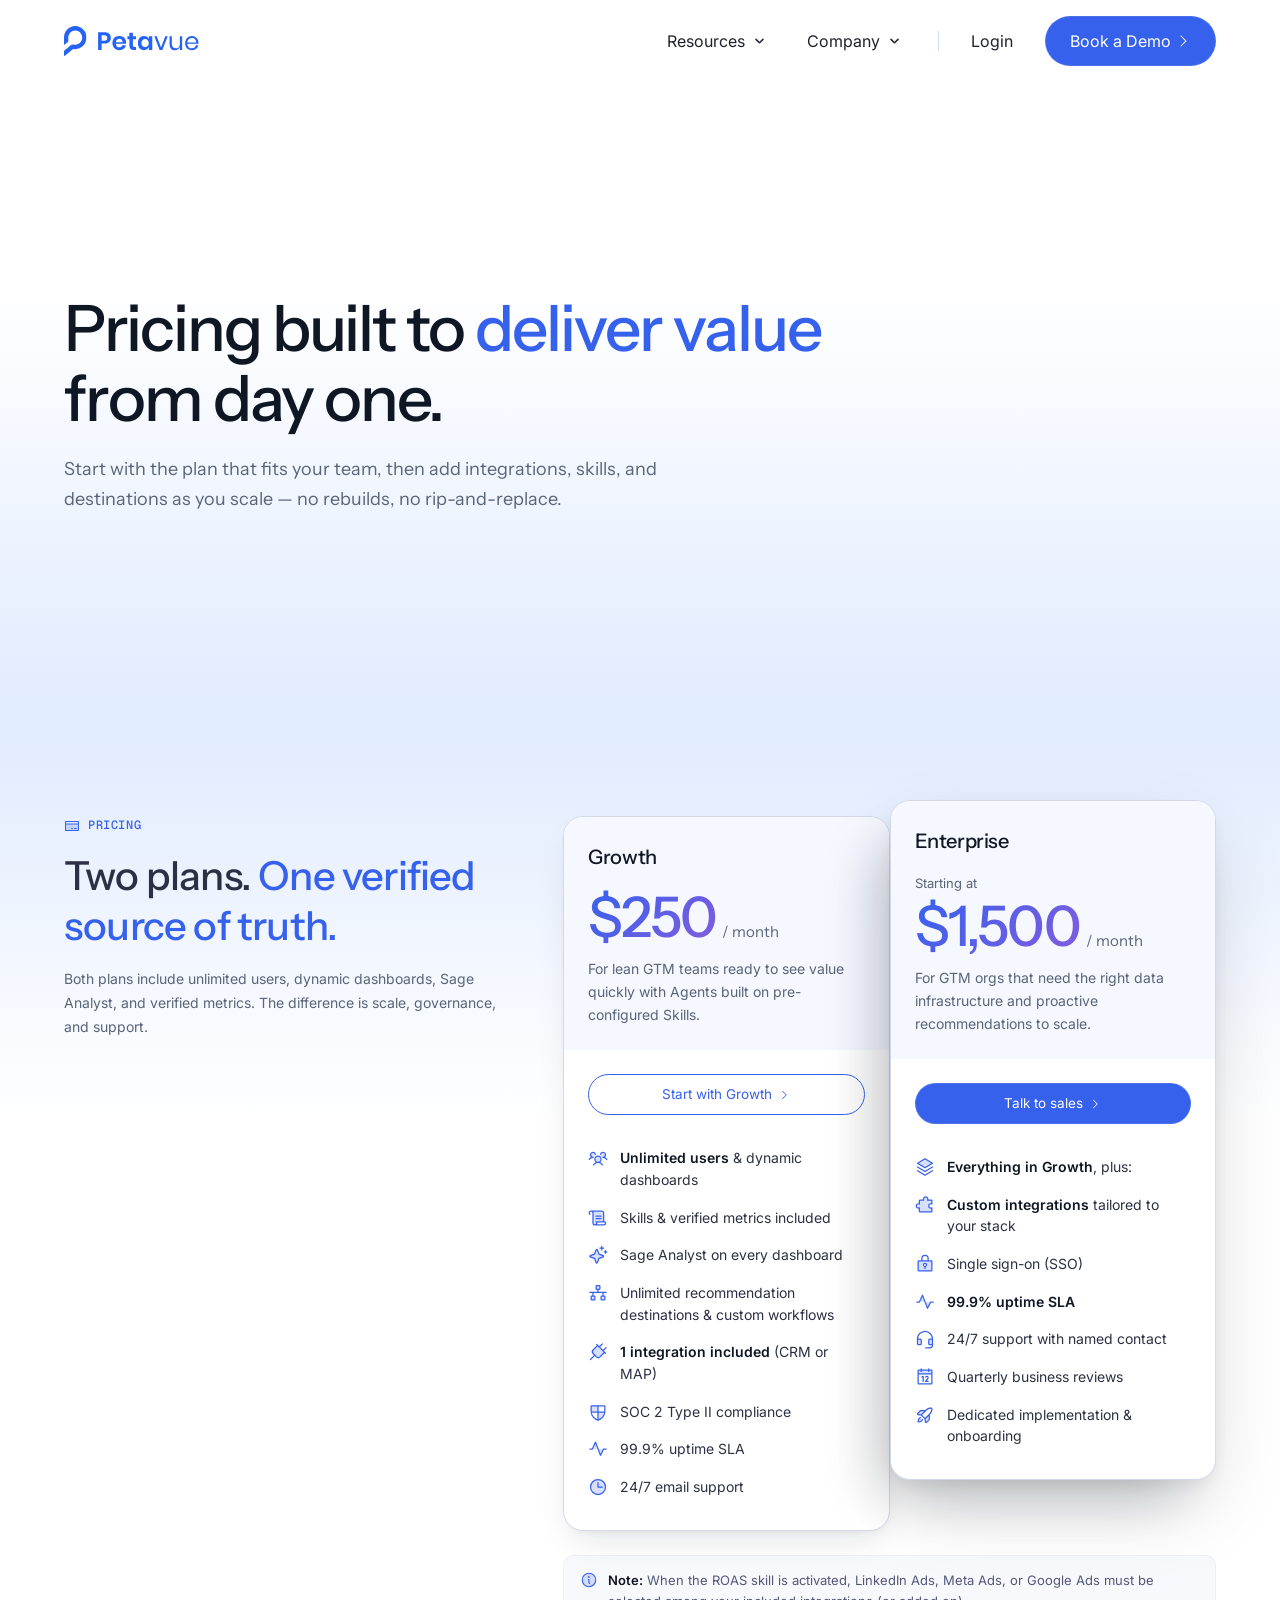
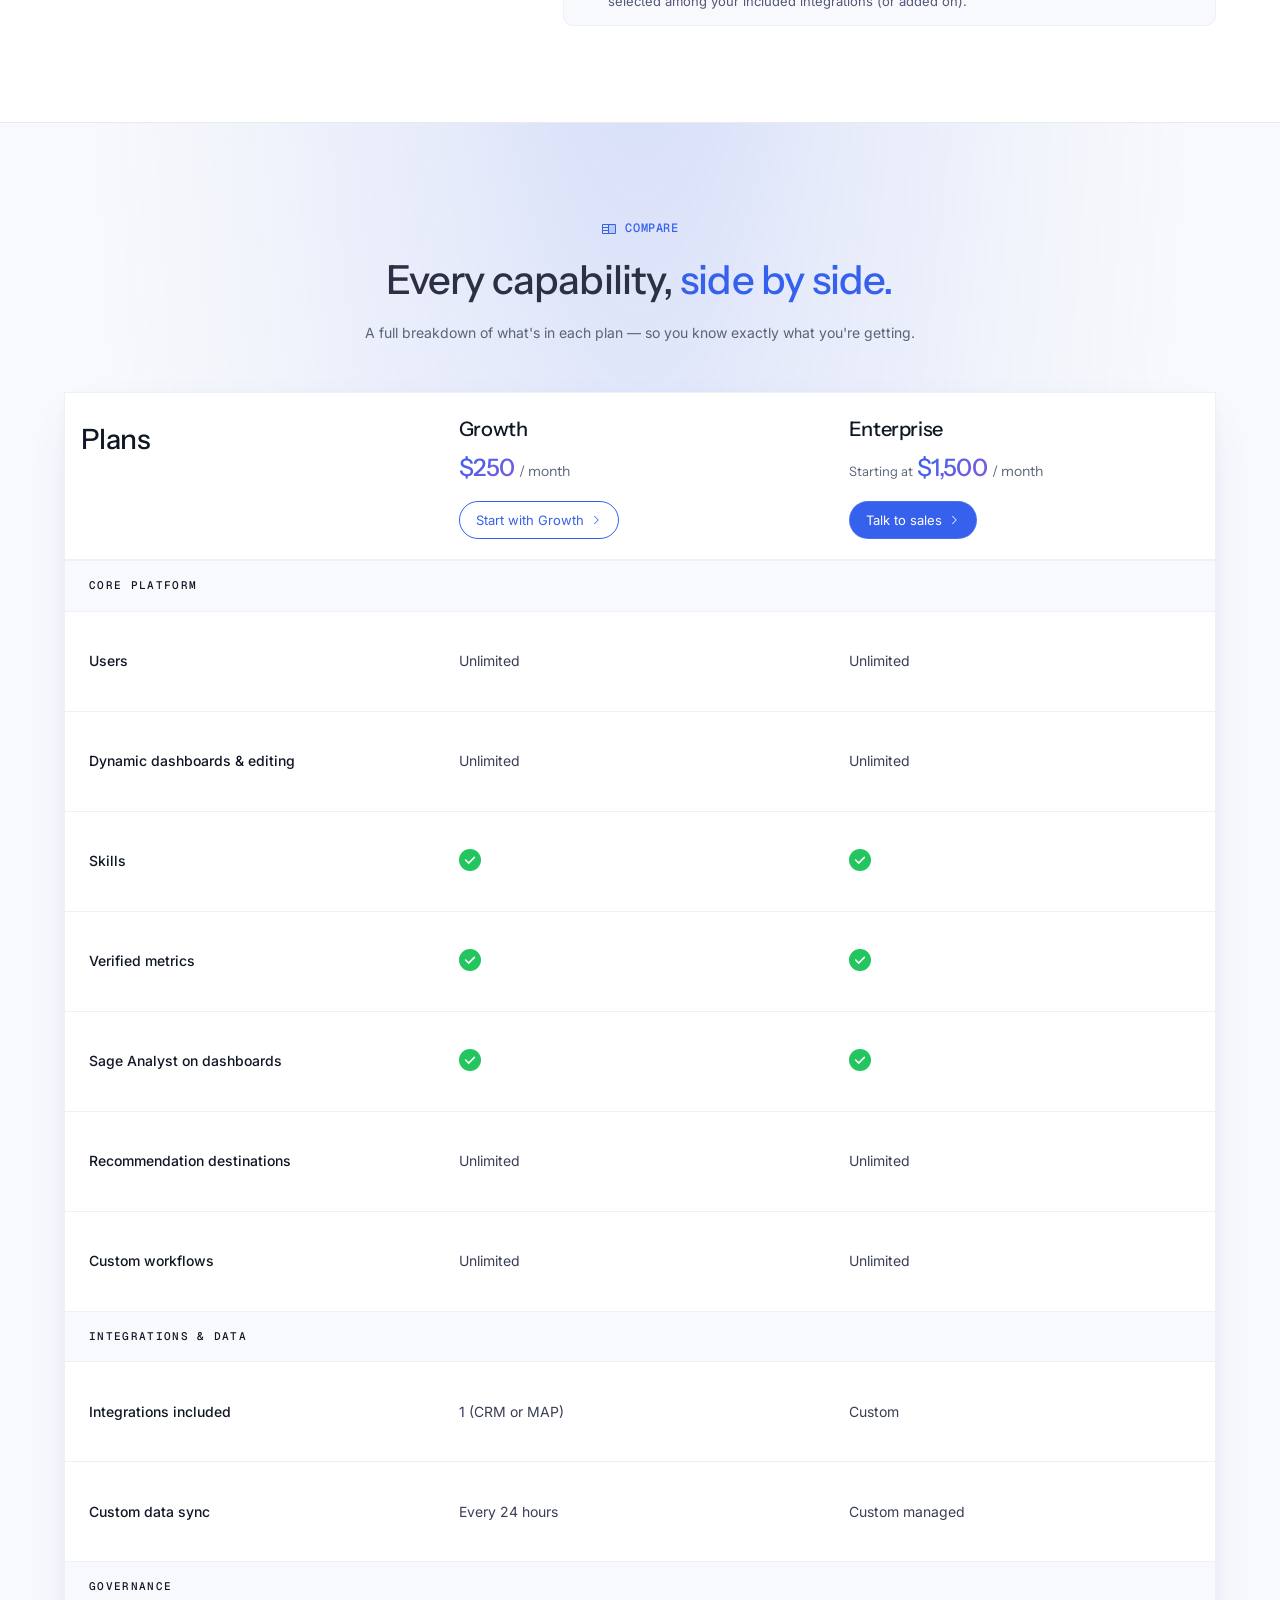
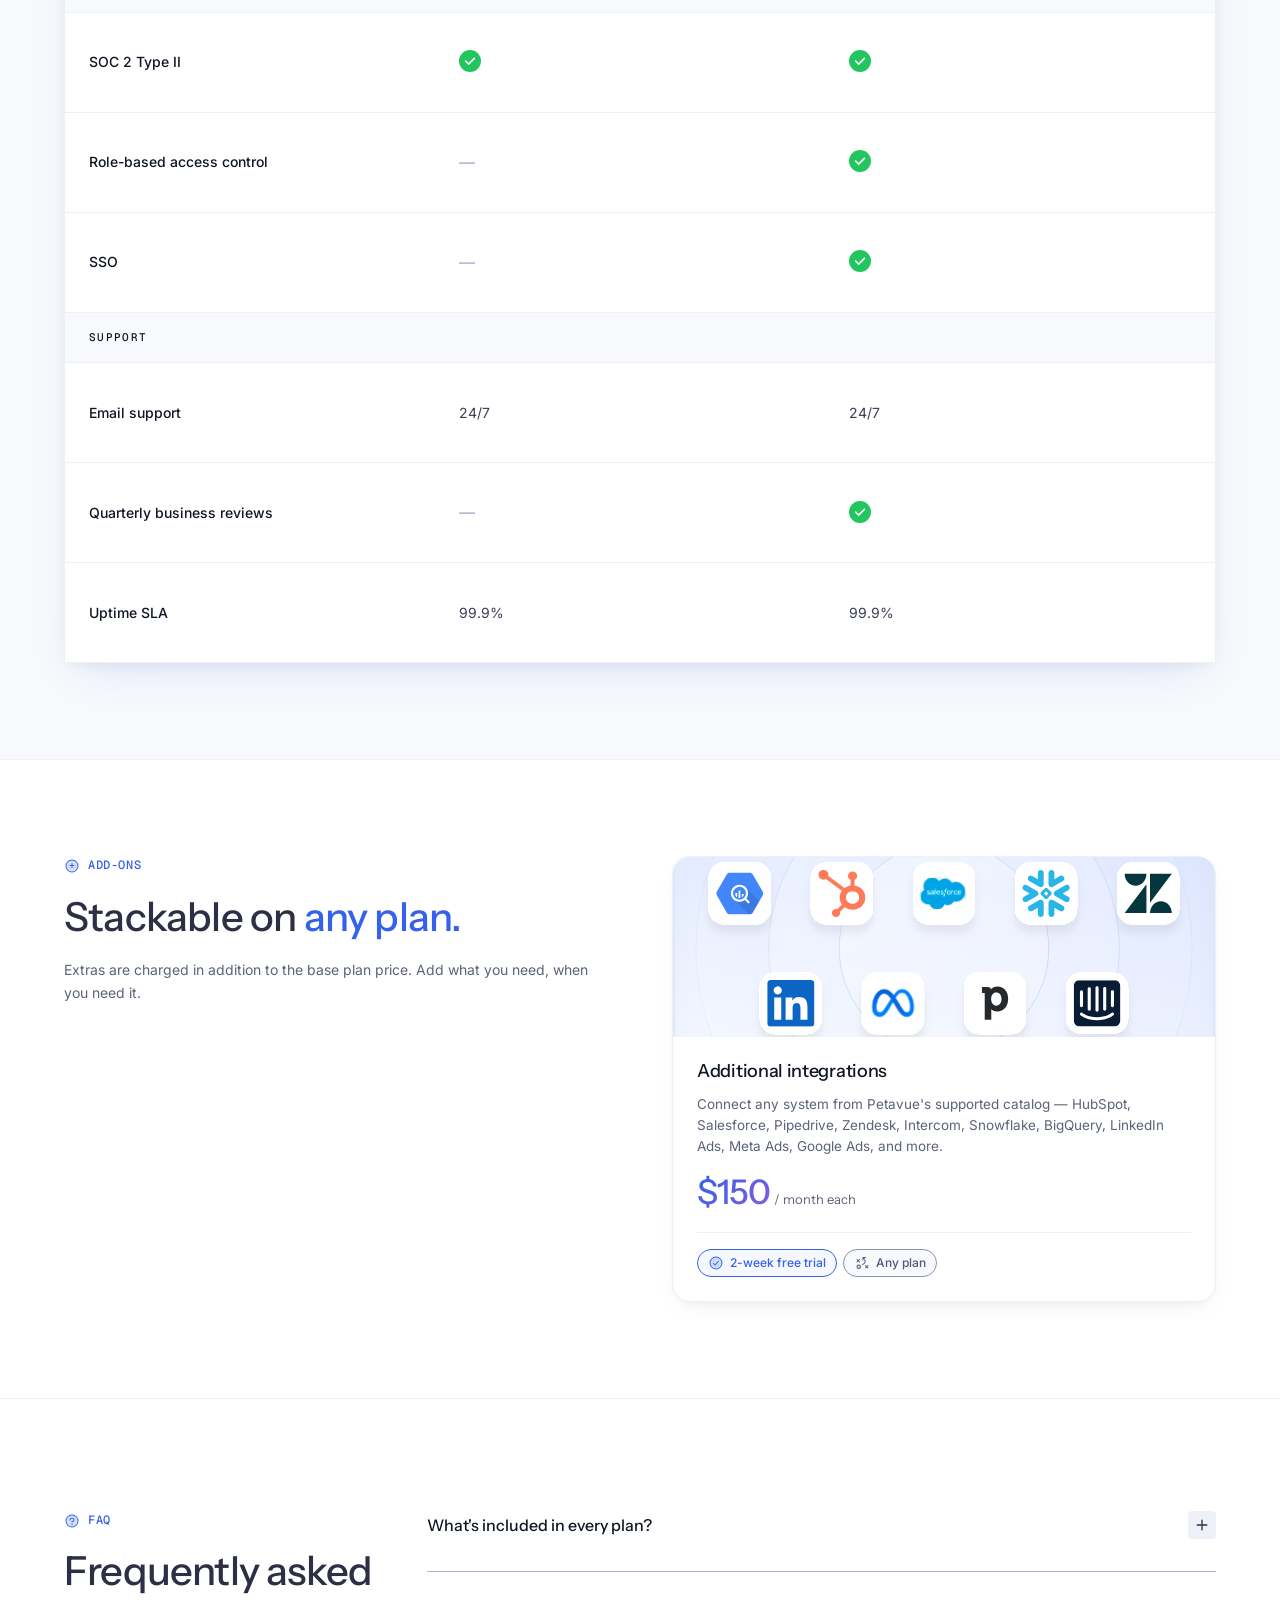
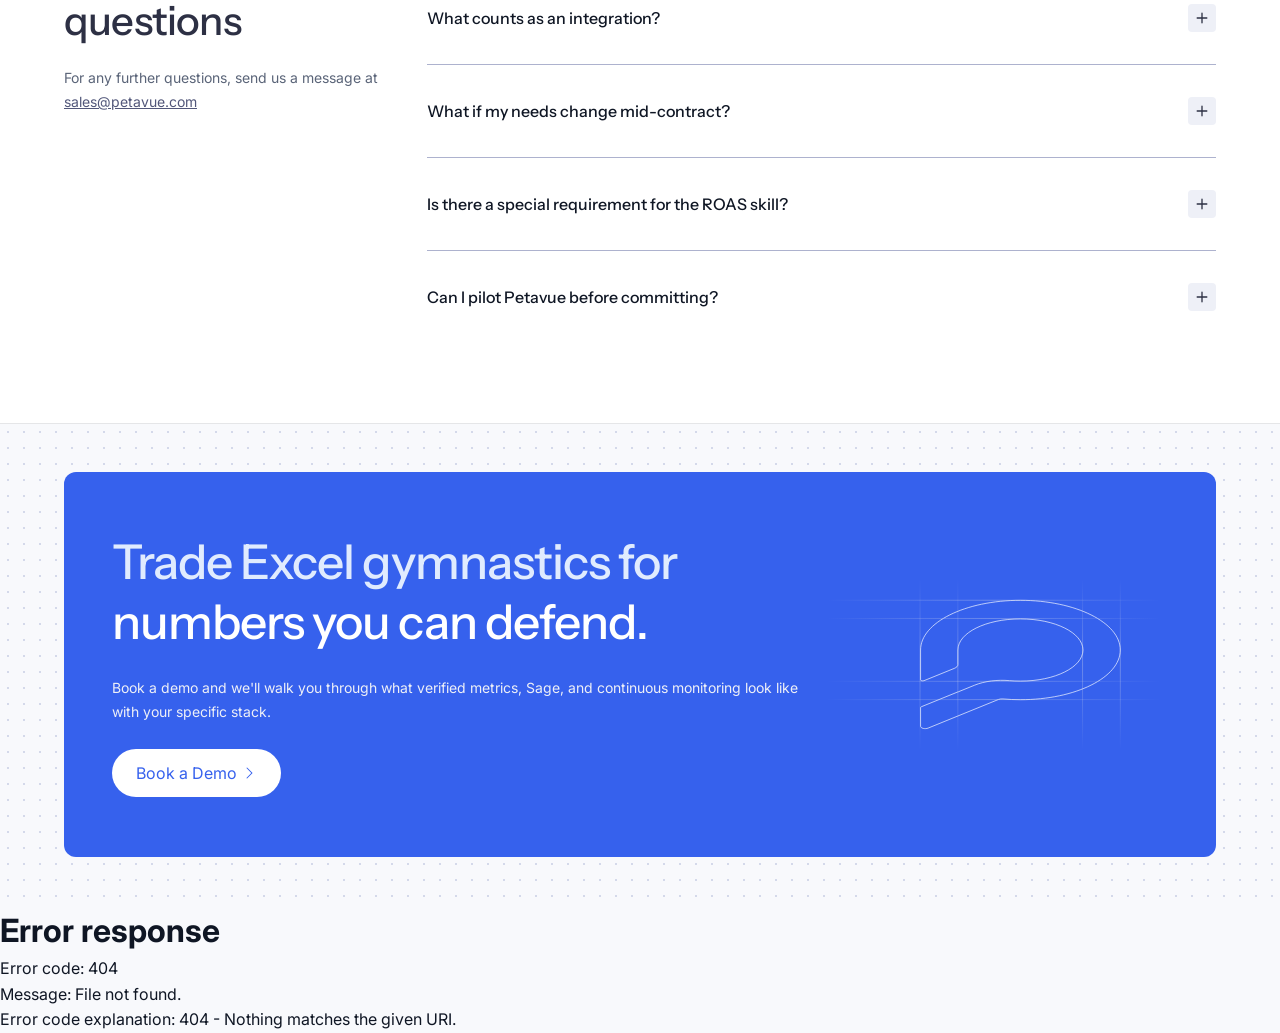
==== commit 15653016: "pricing — icon refresh, card border/shadow polish, demo btn hover Co-Authored-By: Claude Opus 4.7 (1" ====
--- a/pricing.html
+++ b/pricing.html
@@ -3,16 +3,16 @@
 <head>
 <meta charset="UTF-8">
 <meta name="viewport" content="width=device-width, initial-scale=1.0">
-<title>Pricing — Petavue | Plans built to deliver value from day one</title>
-<meta name="description" content="Simple pricing for GTM teams. Growth at $250/mo and Enterprise from $1,500/mo — unlimited users, dynamic dashboards, Sage Analyst, and verified metrics on every plan.">
-<meta property="og:title" content="Pricing — Petavue | Plans built to deliver value from day one">
-<meta property="og:description" content="Simple pricing for GTM teams. Growth at $250/mo and Enterprise from $1,500/mo — unlimited users, dynamic dashboards, Sage Analyst, and verified metrics on every plan.">
+<title>Petavue Pricing Plans — Growth &amp; Enterprise Options</title>
+<meta name="description" content="Explore Petavue's transparent pricing. Choose between Growth ($250/mo) or Enterprise plans with unlimited users, integrations, and 24/7 support included.">
+<meta property="og:title" content="Petavue Pricing Plans — Growth &amp; Enterprise Options">
+<meta property="og:description" content="Explore Petavue's transparent pricing. Choose between Growth ($250/mo) or Enterprise plans with unlimited users, integrations, and 24/7 support included.">
 <meta property="og:image" content="https://www.petavue.com/assets/og-image.png">
 <meta property="og:type" content="website">
 <meta property="og:url" content="https://pricing.petavue.com/">
 <meta name="twitter:card" content="summary_large_image">
-<meta name="twitter:title" content="Pricing — Petavue | Plans built to deliver value from day one">
-<meta name="twitter:description" content="Simple pricing for GTM teams. Growth at $250/mo and Enterprise from $1,500/mo — unlimited users, dynamic dashboards, Sage Analyst, and verified metrics on every plan.">
+<meta name="twitter:title" content="Petavue Pricing Plans — Growth &amp; Enterprise Options">
+<meta name="twitter:description" content="Explore Petavue's transparent pricing. Choose between Growth ($250/mo) or Enterprise plans with unlimited users, integrations, and 24/7 support included.">
 <meta name="twitter:image" content="https://www.petavue.com/assets/og-image.png">
 <link rel="icon" href="assets/favicon.svg" type="image/svg+xml">
 <link rel="apple-touch-icon" href="assets/apple-touch-icon.png">
@@ -225,7 +225,7 @@
 }
 .pricing-plan {
   background: #fff;
-  border: 1px solid var(--color-neutral-100);
+  border: 1px solid var(--color-neutral-200);
   border-radius: 20px;
   padding: 0;
   width: 100%;
@@ -234,18 +234,11 @@
   display: flex;
   flex-direction: column;
   position: relative;
-  /* Subtle default shadow on every card */
-  box-shadow:
-    0 8px 24px -10px rgba(15, 22, 36, 0.10),
-    0 2px 6px -2px rgba(15, 22, 36, 0.04);
-  transition: border-color 0.25s, transform 0.25s, box-shadow 0.25s;
-}
-.pricing-plan:hover {
-  border-color: var(--color-neutral-200);
-  transform: translateY(-2px);
+  /* Default shadow (matches former hover state) */
   box-shadow:
     0 16px 36px -12px rgba(15, 22, 36, 0.14),
     0 4px 10px -3px rgba(15, 22, 36, 0.06);
+  transition: border-color 0.25s, transform 0.25s, box-shadow 0.25s;
 }
 .pricing-plan--featured {
   margin: -16px auto 0;
@@ -452,7 +445,6 @@
 .pricing-compare-inner {
   background: #ffffff;
   border: 1px solid var(--color-neutral-100);
-  border-radius: 12px;
   padding: 0;
   margin-top: 40px;
   /* overflow visible on desktop so thead sticky can work relative to body scroll */
@@ -487,7 +479,7 @@
   font-weight: 500;
   letter-spacing: -0.6px;
   color: var(--text);
-  vertical-align: middle;
+  vertical-align: top;
   text-transform: none;
 }
 .pricing-compare-table thead th:first-child { padding-left: 16px; }
@@ -730,25 +722,18 @@
   white-space: nowrap;
 }
 .pricing-addon-tag svg {
-  width: 12px;
-  height: 12px;
+  width: 16px;
+  height: 16px;
 }
 .pricing-addon-tag--trial {
   background: var(--color-primary-50);
   color: var(--color-primary-500);
-  border: 1px solid rgba(54, 97, 237, 0.15);
+  border: 1px solid var(--color-primary-500);
 }
 .pricing-addon-tag--plan {
   background: var(--color-neutral-50);
-  color: var(--color-neutral-700);
-  border: 1px solid var(--color-neutral-100);
-}
-.pricing-addon-tag-dot {
-  width: 6px;
-  height: 6px;
-  border-radius: 999px;
-  background: currentColor;
-  flex-shrink: 0;
+  color: var(--color-neutral-600);
+  border: 1px solid var(--color-neutral-400);
 }
 
 /* --- FAQ override: white background on pricing page --- */
@@ -859,47 +844,53 @@
   }
   .pricing-plan--featured { border-color: var(--color-primary-500); }
 
-  /* --- Compare table --- */
+  /* --- Compare table ---
+     Keep thead sticky on mobile — so we let the table fit the viewport
+     (no horizontal overflow container, since that would break sticky). */
   .pricing-compare-inner {
     margin-top: 24px;
-    border-radius: 12px;
     padding: 0;
-    overflow-x: auto;
-    /* Gentle scroll hint on the right edge */
-    background:
-      linear-gradient(90deg, #ffffff 70%, rgba(255,255,255,0)) 0 0 / 40px 100% no-repeat,
-      linear-gradient(-90deg, #ffffff 70%, rgba(255,255,255,0)) 100% 0 / 40px 100% no-repeat,
-      #ffffff;
-  }
-  /* Disable sticky thead on mobile (horizontal-scroll container would break it anyway) */
+    overflow: visible;
+    background: #ffffff;
+  }
+  /* Sticky thead kept; tighter top offset for mobile navbar */
   .pricing-compare-table thead th {
-    position: static;
-    top: auto;
-    padding: 18px 14px;
-  }
-  /* Table gets horizontal scroll for dense content on narrow phones */
-  .pricing-compare-table { min-width: 520px; }
-  .pricing-compare-table tbody td { padding: 12px 14px; font-size: 13px; }
+    top: 68px;
+    padding: 14px 10px;
+  }
+  .pricing-compare-table { min-width: 0; }
+  .pricing-compare-table tbody td { padding: 12px 10px; font-size: 12.5px; }
   .pricing-compare-table .group-row td {
     font-size: 10.5px;
-    padding: 14px 14px 10px;
+    padding: 14px 10px 10px;
     letter-spacing: 0.1em;
   }
-  /* Compact plan-header cells inside the table — keep enough room for full CTA text */
-  .compare-plan-header { min-width: 180px; gap: 6px; }
-  .compare-plan-name { font-size: 16px; }
-  .compare-plan-price { font-size: 12px; }
-  .compare-plan-price .num { font-size: 20px; letter-spacing: -0.4px; }
-  .compare-plan-price .prefix { font-size: 11px; }
+  /* Compact plan-header cells — space-between so the CTA aligns to the bottom
+     and headers stay visually balanced regardless of cell height */
+  .compare-plan-header {
+    min-width: 0;
+    gap: 6px;
+    justify-content: space-between;
+    height: 100%;
+  }
+  .compare-plan-name { font-size: 14px; }
+  .compare-plan-price { font-size: 11px; }
+  .compare-plan-price .num { font-size: 17px; letter-spacing: -0.3px; }
+  .compare-plan-price .prefix { font-size: 10.5px; }
   .compare-plan-cta {
-    padding: 8px 14px;
-    font-size: 12.5px;
+    padding: 7px 10px;
+    font-size: 11.5px;
     margin-top: 4px;
-    white-space: nowrap;
-  }
-  .pricing-compare-table .compare-th-label { font-size: 20px; padding: 18px 14px; }
-  .pricing-check { width: 20px; height: 20px; }
-  .pricing-check svg { width: 12px; height: 12px; }
+    white-space: normal;
+    text-align: center;
+    line-height: 1.3;
+  }
+  .pricing-compare-table .compare-th-label {
+    font-size: 16px;
+    padding: 14px 10px;
+  }
+  .pricing-check { width: 18px; height: 18px; }
+  .pricing-check svg { width: 10px; height: 10px; }
 
   /* --- Add-ons — new card structure --- */
   .pricing-addon { border-radius: 14px; }
@@ -988,19 +979,19 @@
           <span><span class="feature-em">Unlimited users</span> &amp; dynamic dashboards</span>
         </li>
         <li>
-          <svg xmlns="http://www.w3.org/2000/svg" viewBox="0 0 256 256" fill="currentColor"><path d="M80,176a32,32,0,1,1-32-32A32,32,0,0,1,80,176Z" opacity="0.2"></path><path d="M245.66,74.34l-32-32a8,8,0,0,0-11.32,11.32L220.69,72H208c-49.33,0-61.05,28.12-71.38,52.92-9.38,22.51-16.92,40.59-49.48,42.84a40,40,0,1,0,.1,16c43.26-2.65,54.34-29.15,64.14-52.69C161.41,107,169.33,88,208,88h12.69l-18.35,18.34a8,8,0,0,0,11.32,11.32l32-32A8,8,0,0,0,245.66,74.34ZM48,200a24,24,0,1,1,24-24A24,24,0,0,1,48,200Z"></path></svg>
+          <svg xmlns="http://www.w3.org/2000/svg" viewBox="0 0 256 256" fill="currentColor"><path d="M200,176H104s8,6,8,16a24,24,0,0,1-48,0V64A24,24,0,0,0,40,40H176a24,24,0,0,1,24,24Z" opacity="0.2"></path><path d="M96,104a8,8,0,0,1,8-8h64a8,8,0,0,1,0,16H104A8,8,0,0,1,96,104Zm8,40h64a8,8,0,0,0,0-16H104a8,8,0,0,0,0,16Zm128,48a32,32,0,0,1-32,32H88a32,32,0,0,1-32-32V64a16,16,0,0,0-32,0c0,5.74,4.83,9.62,4.88,9.66h0A8,8,0,0,1,24,88a7.89,7.89,0,0,1-4.79-1.61h0C18.05,85.54,8,77.61,8,64A32,32,0,0,1,40,32H176a32,32,0,0,1,32,32V168h8a8,8,0,0,1,4.8,1.6C222,170.46,232,178.39,232,192ZM96.26,173.48A8.07,8.07,0,0,1,104,168h88V64a16,16,0,0,0-16-16H67.69A31.71,31.71,0,0,1,72,64V192a16,16,0,0,0,32,0c0-5.74-4.83-9.62-4.88-9.66A7.82,7.82,0,0,1,96.26,173.48ZM216,192a12.58,12.58,0,0,0-3.23-8h-94a26.92,26.92,0,0,1,1.21,8,31.82,31.82,0,0,1-4.29,16H200A16,16,0,0,0,216,192Z"></path></svg>
           <span>Skills &amp; verified metrics included</span>
         </li>
         <li>
-          <svg xmlns="http://www.w3.org/2000/svg" viewBox="0 0 256 256" fill="currentColor"><path d="M200,56H56A24,24,0,0,0,32,80V192a24,24,0,0,0,24,24H200a24,24,0,0,0,24-24V80A24,24,0,0,0,200,56ZM164,184H92a20,20,0,0,1,0-40h72a20,20,0,0,1,0,40Z" opacity="0.2"></path><path d="M200,48H136V16a8,8,0,0,0-16,0V48H56A32,32,0,0,0,24,80V192a32,32,0,0,0,32,32H200a32,32,0,0,0,32-32V80A32,32,0,0,0,200,48Zm16,144a16,16,0,0,1-16,16H56a16,16,0,0,1-16-16V80A16,16,0,0,1,56,64H200a16,16,0,0,1,16,16ZM72,108a12,12,0,1,1,12,12A12,12,0,0,1,72,108Zm88,0a12,12,0,1,1,12,12A12,12,0,0,1,160,108Zm4,28H92a28,28,0,0,0,0,56h72a28,28,0,0,0,0-56Zm-24,16v24H116V152ZM80,164a12,12,0,0,1,12-12h8v24H92A12,12,0,0,1,80,164Zm84,12h-8V152h8a12,12,0,0,1,0,24Z"></path></svg>
+          <svg xmlns="http://www.w3.org/2000/svg" viewBox="0 0 256 256" fill="currentColor"><path d="M194.82,151.43l-55.09,20.3-20.3,55.09a7.92,7.92,0,0,1-14.86,0l-20.3-55.09-55.09-20.3a7.92,7.92,0,0,1,0-14.86l55.09-20.3,20.3-55.09a7.92,7.92,0,0,1,14.86,0l20.3,55.09,55.09,20.3A7.92,7.92,0,0,1,194.82,151.43Z" opacity="0.2"></path><path d="M197.58,129.06,146,110l-19-51.62a15.92,15.92,0,0,0-29.88,0L78,110l-51.62,19a15.92,15.92,0,0,0,0,29.88L78,178l19,51.62a15.92,15.92,0,0,0,29.88,0L146,178l51.62-19a15.92,15.92,0,0,0,0-29.88ZM137,164.22a8,8,0,0,0-4.74,4.74L112,223.85,91.78,169A8,8,0,0,0,87,164.22L32.15,144,87,123.78A8,8,0,0,0,91.78,119L112,64.15,132.22,119a8,8,0,0,0,4.74,4.74L191.85,144ZM144,40a8,8,0,0,1,8-8h16V16a8,8,0,0,1,16,0V32h16a8,8,0,0,1,0,16H184V64a8,8,0,0,1-16,0V48H152A8,8,0,0,1,144,40ZM248,88a8,8,0,0,1-8,8h-8v8a8,8,0,0,1-16,0V96h-8a8,8,0,0,1,0-16h8V72a8,8,0,0,1,16,0v8h8A8,8,0,0,1,248,88Z"></path></svg>
           <span>Sage Analyst on every dashboard</span>
         </li>
         <li>
-          <svg xmlns="http://www.w3.org/2000/svg" viewBox="0 0 256 256" fill="currentColor"><path d="M232,56V200H160a32,32,0,0,0-32,32V88a32,32,0,0,1,32-32Z" opacity="0.2"></path><path d="M232,48H160a40,40,0,0,0-32,16A40,40,0,0,0,96,48H24a8,8,0,0,0-8,8V200a8,8,0,0,0,8,8H96a24,24,0,0,1,24,24,8,8,0,0,0,16,0,24,24,0,0,1,24-24h72a8,8,0,0,0,8-8V56A8,8,0,0,0,232,48ZM96,192H32V64H96a24,24,0,0,1,24,24V200A39.81,39.81,0,0,0,96,192Zm128,0H160a39.81,39.81,0,0,0-24,8V88a24,24,0,0,1,24-24h64ZM160,88h40a8,8,0,0,1,0,16H160a8,8,0,0,1,0-16Zm48,40a8,8,0,0,1-8,8H160a8,8,0,0,1,0-16h40A8,8,0,0,1,208,128Zm0,32a8,8,0,0,1-8,8H160a8,8,0,0,1,0-16h40A8,8,0,0,1,208,160Z"></path></svg>
+          <svg xmlns="http://www.w3.org/2000/svg" viewBox="0 0 256 256" fill="currentColor"><path d="M152,40V72a8,8,0,0,1-8,8H112a8,8,0,0,1-8-8V40a8,8,0,0,1,8-8h32A8,8,0,0,1,152,40ZM80,168H48a8,8,0,0,0-8,8v32a8,8,0,0,0,8,8H80a8,8,0,0,0,8-8V176A8,8,0,0,0,80,168Zm128,0H176a8,8,0,0,0-8,8v32a8,8,0,0,0,8,8h32a8,8,0,0,0,8-8V176A8,8,0,0,0,208,168Z" opacity="0.2"></path><path d="M232,112H136V88h8a16,16,0,0,0,16-16V40a16,16,0,0,0-16-16H112A16,16,0,0,0,96,40V72a16,16,0,0,0,16,16h8v24H24a8,8,0,0,0,0,16H56v32H48a16,16,0,0,0-16,16v32a16,16,0,0,0,16,16H80a16,16,0,0,0,16-16V176a16,16,0,0,0-16-16H72V128H184v32h-8a16,16,0,0,0-16,16v32a16,16,0,0,0,16,16h32a16,16,0,0,0,16-16V176a16,16,0,0,0-16-16h-8V128h32a8,8,0,0,0,0-16ZM112,40h32V72H112ZM80,208H48V176H80Zm128,0H176V176h32Z"></path></svg>
           <span>Unlimited recommendation destinations &amp; custom workflows</span>
         </li>
         <li>
-          <svg xmlns="http://www.w3.org/2000/svg" viewBox="0 0 256 256" fill="currentColor"><path d="M224,104v48H48V104Z" opacity="0.2"></path><path d="M224,96H184V56a8,8,0,0,0-8-8H56V40a8,8,0,0,0-16,0V216a8,8,0,0,0,16,0v-8h88a8,8,0,0,0,8-8V160h72a8,8,0,0,0,8-8V104A8,8,0,0,0,224,96ZM168,64V96H56V64ZM136,192H56V160h80Zm80-48H56V112H216Z"></path></svg>
+          <svg xmlns="http://www.w3.org/2000/svg" viewBox="0 0 256 256" fill="currentColor"><path d="M212,132l-58.63,58.63a32,32,0,0,1-45.25,0L65.37,147.88a32,32,0,0,1,0-45.25L124,44Z" opacity="0.2"></path><path d="M237.66,66.34a8,8,0,0,0-11.32,0L192,100.69,155.31,64l34.35-34.34a8,8,0,1,0-11.32-11.32L144,52.69,117.66,26.34a8,8,0,0,0-11.32,11.32L112.69,44l-53,53a40,40,0,0,0,0,56.57l15.71,15.71L26.34,218.34a8,8,0,0,0,11.32,11.32l49.09-49.09,15.71,15.71a40,40,0,0,0,56.57,0l53-53,6.34,6.35a8,8,0,0,0,11.32-11.32L203.31,112l34.35-34.34A8,8,0,0,0,237.66,66.34ZM147.72,185a24,24,0,0,1-33.95,0L71,142.23a24,24,0,0,1,0-33.95l53-53L200.69,132Z"></path></svg>
           <span><span class="feature-em">1 integration included</span> (CRM or MAP)</span>
         </li>
         <li>
@@ -1008,11 +999,11 @@
           <span>SOC 2 Type II compliance</span>
         </li>
         <li>
-          <svg xmlns="http://www.w3.org/2000/svg" viewBox="0 0 256 256" fill="currentColor"><path d="M224,128a96,96,0,1,1-96-96A96,96,0,0,1,224,128Z" opacity="0.2"></path><path d="M173.66,98.34a8,8,0,0,1,0,11.32l-56,56a8,8,0,0,1-11.32,0l-24-24a8,8,0,0,1,11.32-11.32L112,148.69l50.34-50.35A8,8,0,0,1,173.66,98.34ZM232,128A104,104,0,1,1,128,24,104.11,104.11,0,0,1,232,128Zm-16,0a88,88,0,1,0-88,88A88.1,88.1,0,0,0,216,128Z"></path></svg>
+          <svg xmlns="http://www.w3.org/2000/svg" viewBox="0 0 256 256" fill="currentColor"><path d="M96,40l33.52,88H56Zm104,88H129.52L160,208Z" opacity="0.2"></path><path d="M240,128a8,8,0,0,1-8,8H204.94l-37.78,75.58A8,8,0,0,1,160,216h-.4a8,8,0,0,1-7.08-5.14L95.35,60.76,63.28,131.31A8,8,0,0,1,56,136H24a8,8,0,0,1,0-16H50.85L88.72,36.69a8,8,0,0,1,14.76.46l57.51,151,31.85-63.71A8,8,0,0,1,200,120h32A8,8,0,0,1,240,128Z"></path></svg>
           <span>99.9% uptime SLA</span>
         </li>
         <li>
-          <svg xmlns="http://www.w3.org/2000/svg" viewBox="0 0 256 256" fill="currentColor"><path d="M224,128a96,96,0,1,1-96-96A96,96,0,0,1,224,128Z" opacity="0.2"></path><path d="M140,180a12,12,0,1,1-12-12A12,12,0,0,1,140,180ZM128,72c-22.06,0-40,16.15-40,36v4a8,8,0,0,0,16,0v-4c0-11,10.77-20,24-20s24,9,24,20-10.77,20-24,20a8,8,0,0,0-8,8v8a8,8,0,0,0,16,0v-.72c18.24-3.35,32-17.9,32-35.28C168,88.15,150.06,72,128,72Zm104,56A104,104,0,1,1,128,24,104.11,104.11,0,0,1,232,128Zm-16,0a88,88,0,1,0-88,88A88.1,88.1,0,0,0,216,128Z"></path></svg>
+          <svg xmlns="http://www.w3.org/2000/svg" viewBox="0 0 256 256" fill="currentColor"><path d="M224,128a96,96,0,1,1-96-96A96,96,0,0,1,224,128Z" opacity="0.2"></path><path d="M128,24A104,104,0,1,0,232,128,104.11,104.11,0,0,0,128,24Zm0,192a88,88,0,1,1,88-88A88.1,88.1,0,0,1,128,216Zm64-88a8,8,0,0,1-8,8H128a8,8,0,0,1-8-8V72a8,8,0,0,1,16,0v48h48A8,8,0,0,1,192,128Z"></path></svg>
           <span>24/7 email support</span>
         </li>
       </ul>
@@ -1035,31 +1026,31 @@
       <a href="https://www.petavue.com/book-a-demo" class="pricing-plan-cta pricing-plan-cta--primary">Talk to sales <svg xmlns="http://www.w3.org/2000/svg" viewBox="0 0 256 256" fill="currentColor" width="12" height="12"><path d="M181.66,133.66l-80,80a8,8,0,0,1-11.32-11.32L164.69,128,90.34,53.66a8,8,0,0,1,11.32-11.32l80,80A8,8,0,0,1,181.66,133.66Z"/></svg></a>
       <ul class="pricing-plan-features">
         <li>
-          <svg xmlns="http://www.w3.org/2000/svg" viewBox="0 0 256 256" fill="currentColor"><path d="M224,128a96,96,0,1,1-96-96A96,96,0,0,1,224,128Z" opacity="0.2"></path><path d="M173.66,98.34a8,8,0,0,1,0,11.32l-56,56a8,8,0,0,1-11.32,0l-24-24a8,8,0,0,1,11.32-11.32L112,148.69l50.34-50.35A8,8,0,0,1,173.66,98.34ZM232,128A104,104,0,1,1,128,24,104.11,104.11,0,0,1,232,128Zm-16,0a88,88,0,1,0-88,88A88.1,88.1,0,0,0,216,128Z"></path></svg>
+          <svg xmlns="http://www.w3.org/2000/svg" viewBox="0 0 256 256" fill="currentColor"><path d="M224,80l-96,56L32,80l96-56Z" opacity="0.2"></path><path d="M230.91,172A8,8,0,0,1,228,182.91l-96,56a8,8,0,0,1-8.06,0l-96-56A8,8,0,0,1,36,169.09l92,53.65,92-53.65A8,8,0,0,1,230.91,172ZM220,121.09l-92,53.65L36,121.09A8,8,0,0,0,28,134.91l96,56a8,8,0,0,0,8.06,0l96-56A8,8,0,1,0,220,121.09ZM24,80a8,8,0,0,1,4-6.91l96-56a8,8,0,0,1,8.06,0l96,56a8,8,0,0,1,0,13.82l-96,56a8,8,0,0,1-8.06,0l-96-56A8,8,0,0,1,24,80Zm23.88,0L128,126.74,208.12,80,128,33.26Z"></path></svg>
           <span><span class="feature-em">Everything in Growth</span>, plus:</span>
         </li>
         <li>
-          <svg xmlns="http://www.w3.org/2000/svg" viewBox="0 0 256 256" fill="currentColor"><path d="M224,104v48H48V104Z" opacity="0.2"></path><path d="M224,96H184V56a8,8,0,0,0-8-8H56V40a8,8,0,0,0-16,0V216a8,8,0,0,0,16,0v-8h88a8,8,0,0,0,8-8V160h72a8,8,0,0,0,8-8V104A8,8,0,0,0,224,96ZM168,64V96H56V64ZM136,192H56V160h80Zm80-48H56V112H216Z"></path></svg>
+          <svg xmlns="http://www.w3.org/2000/svg" viewBox="0 0 256 256" fill="currentColor"><path d="M204,168a28,28,0,0,0,12-2.69V208a8,8,0,0,1-8,8H64a8,8,0,0,1-8-8V165.31a28,28,0,1,1,0-50.62V72a8,8,0,0,1,8-8h46.69a28,28,0,1,1,50.61,0H208a8,8,0,0,1,8,8v42.69A28,28,0,1,0,204,168Z" opacity="0.2"></path><path d="M220.27,158.54a8,8,0,0,0-7.7-.46,20,20,0,1,1,0-36.16A8,8,0,0,0,224,114.69V72a16,16,0,0,0-16-16H171.78a35.36,35.36,0,0,0,.22-4,36.15,36.15,0,0,0-11.36-26.25,36,36,0,0,0-60.55,23.63,36.56,36.56,0,0,0,.14,6.62H64A16,16,0,0,0,48,72v32.22a35.36,35.36,0,0,0-4-.22,36.12,36.12,0,0,0-26.24,11.36,35.7,35.7,0,0,0-9.69,27,36.08,36.08,0,0,0,33.31,33.6,36.56,36.56,0,0,0,6.62-.14V208a16,16,0,0,0,16,16H208a16,16,0,0,0,16-16V165.31A8,8,0,0,0,220.27,158.54ZM208,208H64V165.31a8,8,0,0,0-11.43-7.23,20,20,0,1,1,0-36.16A8,8,0,0,0,64,114.69V72h46.69a8,8,0,0,0,7.23-11.43,20,20,0,1,1,36.16,0A8,8,0,0,0,161.31,72H208v32.23a35.68,35.68,0,0,0-6.62-.14A36,36,0,0,0,204,176a35.36,35.36,0,0,0,4-.22Z"></path></svg>
           <span><span class="feature-em">Custom integrations</span> tailored to your stack</span>
         </li>
         <li>
-          <svg xmlns="http://www.w3.org/2000/svg" viewBox="0 0 256 256" fill="currentColor"><path d="M128,48v80H40.87A146.29,146.29,0,0,1,40,112V56a8,8,0,0,1,8-8Zm0,80V232s78.06-21.3,87.13-104Z" opacity="0.2"></path><path d="M208,40H48A16,16,0,0,0,32,56v56c0,52.72,25.52,84.67,46.93,102.19,23.06,18.86,46,25.27,47,25.53a8,8,0,0,0,4.2,0c1-.26,23.91-6.67,47-25.53C198.48,196.67,224,164.72,224,112V56A16,16,0,0,0,208,40ZM120,220.55a130.85,130.85,0,0,1-30.93-18.74c-21.15-17.3-34.2-39.37-39-65.81H120ZM120,120H48.23c-.15-2.63-.23-5.29-.23-8l0-56h72Zm47.4,81.42A131.31,131.31,0,0,1,136,220.53V136h69.91C201.16,162.24,188.27,184.18,167.4,201.42ZM208,112c0,2.71-.08,5.37-.23,8H136V56h72Z"></path></svg>
+          <svg xmlns="http://www.w3.org/2000/svg" viewBox="0 0 256 256" fill="currentColor"><path d="M208,88H48a8,8,0,0,0-8,8V208a8,8,0,0,0,8,8H208a8,8,0,0,0,8-8V96A8,8,0,0,0,208,88Zm-80,72a20,20,0,1,1,20-20A20,20,0,0,1,128,160Z" opacity="0.2"></path><path d="M208,80H176V56a48,48,0,0,0-96,0V80H48A16,16,0,0,0,32,96V208a16,16,0,0,0,16,16H208a16,16,0,0,0,16-16V96A16,16,0,0,0,208,80ZM96,56a32,32,0,0,1,64,0V80H96ZM208,208H48V96H208V208Zm-80-96a28,28,0,0,0-8,54.83V184a8,8,0,0,0,16,0V166.83A28,28,0,0,0,128,112Zm0,40a12,12,0,1,1,12-12A12,12,0,0,1,128,152Z"></path></svg>
           <span>Single sign-on (SSO)</span>
         </li>
         <li>
-          <svg xmlns="http://www.w3.org/2000/svg" viewBox="0 0 256 256" fill="currentColor"><path d="M224,128a96,96,0,1,1-96-96A96,96,0,0,1,224,128Z" opacity="0.2"></path><path d="M173.66,98.34a8,8,0,0,1,0,11.32l-56,56a8,8,0,0,1-11.32,0l-24-24a8,8,0,0,1,11.32-11.32L112,148.69l50.34-50.35A8,8,0,0,1,173.66,98.34ZM232,128A104,104,0,1,1,128,24,104.11,104.11,0,0,1,232,128Zm-16,0a88,88,0,1,0-88,88A88.1,88.1,0,0,0,216,128Z"></path></svg>
+          <svg xmlns="http://www.w3.org/2000/svg" viewBox="0 0 256 256" fill="currentColor"><path d="M96,40l33.52,88H56Zm104,88H129.52L160,208Z" opacity="0.2"></path><path d="M240,128a8,8,0,0,1-8,8H204.94l-37.78,75.58A8,8,0,0,1,160,216h-.4a8,8,0,0,1-7.08-5.14L95.35,60.76,63.28,131.31A8,8,0,0,1,56,136H24a8,8,0,0,1,0-16H50.85L88.72,36.69a8,8,0,0,1,14.76.46l57.51,151,31.85-63.71A8,8,0,0,1,200,120h32A8,8,0,0,1,240,128Z"></path></svg>
           <span><span class="feature-em">99.9% uptime SLA</span></span>
         </li>
         <li>
-          <svg xmlns="http://www.w3.org/2000/svg" viewBox="0 0 256 256" fill="currentColor"><path d="M224,128a96,96,0,1,1-96-96A96,96,0,0,1,224,128Z" opacity="0.2"></path><path d="M140,180a12,12,0,1,1-12-12A12,12,0,0,1,140,180ZM128,72c-22.06,0-40,16.15-40,36v4a8,8,0,0,0,16,0v-4c0-11,10.77-20,24-20s24,9,24,20-10.77,20-24,20a8,8,0,0,0-8,8v8a8,8,0,0,0,16,0v-.72c18.24-3.35,32-17.9,32-35.28C168,88.15,150.06,72,128,72Zm104,56A104,104,0,1,1,128,24,104.11,104.11,0,0,1,232,128Zm-16,0a88,88,0,1,0-88,88A88.1,88.1,0,0,0,216,128Z"></path></svg>
+          <svg xmlns="http://www.w3.org/2000/svg" viewBox="0 0 256 256" fill="currentColor"><path d="M80,144v40a16,16,0,0,1-16,16H48a16,16,0,0,1-16-16V128H64A16,16,0,0,1,80,144Zm112-16a16,16,0,0,0-16,16v40a16,16,0,0,0,16,16h32V128Z" opacity="0.2"></path><path d="M201.89,54.66A104.08,104.08,0,0,0,24,128v56a24,24,0,0,0,24,24H64a24,24,0,0,0,24-24V144a24,24,0,0,0-24-24H40.36A88.12,88.12,0,0,1,190.54,65.93,87.39,87.39,0,0,1,215.65,120H192a24,24,0,0,0-24,24v40a24,24,0,0,0,24,24h24a24,24,0,0,1-24,24H136a8,8,0,0,0,0,16h56a40,40,0,0,0,40-40V128A103.41,103.41,0,0,0,201.89,54.66ZM64,136a8,8,0,0,1,8,8v40a8,8,0,0,1-8,8H48a8,8,0,0,1-8-8V136Zm128,56a8,8,0,0,1-8-8V144a8,8,0,0,1,8-8h24v56Z"></path></svg>
           <span>24/7 support with named contact</span>
         </li>
         <li>
-          <svg xmlns="http://www.w3.org/2000/svg" viewBox="0 0 256 256" fill="currentColor"><path d="M208,40V200a24,24,0,0,1-24,24H72a24,24,0,0,1-24-24V40Z" opacity="0.2"></path><path d="M168,128a8,8,0,0,1-8,8H96a8,8,0,0,1,0-16h64A8,8,0,0,1,168,128Zm-8,24H96a8,8,0,0,0,0,16h64a8,8,0,0,0,0-16ZM216,40V200a32,32,0,0,1-32,32H72a32,32,0,0,1-32-32V40a8,8,0,0,1,8-8H72V24a8,8,0,0,1,16,0v8h32V24a8,8,0,0,1,16,0v8h32V24a8,8,0,0,1,16,0v8h24A8,8,0,0,1,216,40Zm-16,8H184v8a8,8,0,0,1-16,0V48H136v8a8,8,0,0,1-16,0V48H88v8a8,8,0,0,1-16,0V48H56V200a16,16,0,0,0,16,16H184a16,16,0,0,0,16-16Z"></path></svg>
+          <svg xmlns="http://www.w3.org/2000/svg" viewBox="0 0 256 256" fill="currentColor"><path d="M216,48V88H40V48a8,8,0,0,1,8-8H208A8,8,0,0,1,216,48Z" opacity="0.2"></path><path d="M208,32H184V24a8,8,0,0,0-16,0v8H88V24a8,8,0,0,0-16,0v8H48A16,16,0,0,0,32,48V208a16,16,0,0,0,16,16H208a16,16,0,0,0,16-16V48A16,16,0,0,0,208,32ZM72,48v8a8,8,0,0,0,16,0V48h80v8a8,8,0,0,0,16,0V48h24V80H48V48ZM208,208H48V96H208V208Zm-96-88v64a8,8,0,0,1-16,0V132.94l-4.42,2.22a8,8,0,0,1-7.16-14.32l16-8A8,8,0,0,1,112,120Zm59.16,30.45L152,176h16a8,8,0,0,1,0,16H136a8,8,0,0,1-6.4-12.8l28.78-38.37A8,8,0,1,0,145.07,132a8,8,0,1,1-13.85-8A24,24,0,0,1,176,136,23.76,23.76,0,0,1,171.16,150.45Z"></path></svg>
           <span>Quarterly business reviews</span>
         </li>
         <li>
-          <svg xmlns="http://www.w3.org/2000/svg" viewBox="0 0 256 256" fill="currentColor"><path d="M200,56H56A24,24,0,0,0,32,80V192a24,24,0,0,0,24,24H200a24,24,0,0,0,24-24V80A24,24,0,0,0,200,56ZM164,184H92a20,20,0,0,1,0-40h72a20,20,0,0,1,0,40Z" opacity="0.2"></path><path d="M200,48H136V16a8,8,0,0,0-16,0V48H56A32,32,0,0,0,24,80V192a32,32,0,0,0,32,32H200a32,32,0,0,0,32-32V80A32,32,0,0,0,200,48Zm16,144a16,16,0,0,1-16,16H56a16,16,0,0,1-16-16V80A16,16,0,0,1,56,64H200a16,16,0,0,1,16,16ZM72,108a12,12,0,1,1,12,12A12,12,0,0,1,72,108Zm88,0a12,12,0,1,1,12,12A12,12,0,0,1,160,108Zm4,28H92a28,28,0,0,0,0,56h72a28,28,0,0,0,0-56Zm-24,16v24H116V152ZM80,164a12,12,0,0,1,12-12h8v24H92A12,12,0,0,1,80,164Zm84,12h-8V152h8a12,12,0,0,1,0,24Z"></path></svg>
+          <svg xmlns="http://www.w3.org/2000/svg" viewBox="0 0 256 256" fill="currentColor"><path d="M184,120v61.65a8,8,0,0,1-2.34,5.65l-34.35,34.35a8,8,0,0,1-13.57-4.53L128,176ZM136,72H74.35a8,8,0,0,0-5.65,2.34L34.35,108.69a8,8,0,0,0,4.53,13.57L80,128ZM40,216c37.65,0,50.69-19.69,54.56-28.18L68.18,161.44C59.69,165.31,40,178.35,40,216Z" opacity="0.2"></path><path d="M223.85,47.12a16,16,0,0,0-15-15c-12.58-.75-44.73.4-71.41,27.07L132.69,64H74.36A15.91,15.91,0,0,0,63,68.68L28.7,103a16,16,0,0,0,9.07,27.16l38.47,5.37,44.21,44.21,5.37,38.49a15.94,15.94,0,0,0,10.78,12.92,16.11,16.11,0,0,0,5.1.83A15.91,15.91,0,0,0,153,227.3L187.32,193A15.91,15.91,0,0,0,192,181.64V123.31l4.77-4.77C223.45,91.86,224.6,59.71,223.85,47.12ZM74.36,80h42.33L77.16,119.52,40,114.34Zm74.41-9.45a76.65,76.65,0,0,1,59.11-22.47,76.46,76.46,0,0,1-22.42,59.16L128,164.68,91.32,128ZM176,181.64,141.67,216l-5.19-37.17L176,139.31Zm-74.16,9.5C97.34,201,82.29,224,40,224a8,8,0,0,1-8-8c0-42.29,23-57.34,32.86-61.85a8,8,0,0,1,6.64,14.56c-6.43,2.93-20.62,12.36-23.12,38.91,26.55-2.5,36-16.69,38.91-23.12a8,8,0,1,1,14.56,6.64Z"></path></svg>
           <span>Dedicated implementation &amp; onboarding</span>
         </li>
       </ul>
@@ -1186,7 +1177,7 @@
                 2-week free trial
               </span>
               <span class="pricing-addon-tag pricing-addon-tag--plan">
-                <span class="pricing-addon-tag-dot" aria-hidden="true"></span>
+                <svg xmlns="http://www.w3.org/2000/svg" viewBox="0 0 256 256" fill="currentColor" aria-hidden="true"><path d="M104,188a28,28,0,1,1-28-28A28,28,0,0,1,104,188Z" opacity="0.2"></path><path d="M76,152a36,36,0,1,0,36,36A36,36,0,0,0,76,152Zm0,56a20,20,0,1,1,20-20A20,20,0,0,1,76,208ZM42.34,106.34,56.69,92,42.34,77.66A8,8,0,0,1,53.66,66.34L68,80.69,82.34,66.34A8,8,0,0,1,93.66,77.66L79.31,92l14.35,14.34a8,8,0,0,1-11.32,11.32L68,103.31,53.66,117.66a8,8,0,0,1-11.32-11.32Zm187.32,96a8,8,0,0,1-11.32,11.32L204,199.31l-14.34,14.35a8,8,0,0,1-11.32-11.32L192.69,188l-14.35-14.34a8,8,0,0,1,11.32-11.32L204,176.69l14.34-14.35a8,8,0,0,1,11.32,11.32L215.31,188Zm-45.19-89.51c-6.18,22.33-25.32,41.63-46.53,46.93A8.13,8.13,0,0,1,136,160a8,8,0,0,1-1.93-15.76c15.63-3.91,30.35-18.91,35-35.68,3.19-11.5,3.22-29-14.71-46.9L152,59.31V80a8,8,0,0,1-16,0V40a8,8,0,0,1,8-8h40a8,8,0,0,1,0,16H163.31l2.35,2.34C183.9,68.59,190.58,90.78,184.47,112.83Z"></path></svg>
                 Any plan
               </span>
             </div>
--- a/style/global.min.css
+++ b/style/global.min.css
@@ -1 +1 @@
-:root{--bg:#F8F9FC;--surface:#FFFFFF;--surface-2:#EEF0F6;--border:rgba(0,0,0,0.08);--text:#0F1624;--text-muted:#5A6478;--accent:#3661ed;--accent-revenue:#825CDE;--accent-cx:#E5A800;--accent-blue:#3B82F6;--white:#fff;--font-body:'Inter',sans-serif;--font-display:'Geist','Instrument Sans'}*{margin:0;padding:0;box-sizing:border-box}body{background:var(--bg);color:var(--text);font-family:var(--font-body);line-height:1.6;overflow-x:clip}.navbar_component{width:100%;padding:1rem 5%;position:sticky;top:0;z-index:998;background-color:transparent;background-image:linear-gradient(#f8f9fc,#f5f8ff);border-bottom:1px solid var(--color-neutral-200);display:flex;flex-flow:column;justify-content:flex-start;align-items:flex-start}.navbar_container{width:100%;max-width:80rem;height:100%;margin-left:auto;margin-right:auto;display:flex;align-items:center;justify-content:space-between}.navbar_logo-link{display:flex;align-items:center;text-decoration:none;flex-shrink:0}.navbar_logo{width:137px;height:40px;display:block}.navbar_menu{display:flex;align-items:center;gap:24px;margin-left:auto}.navbar_menu-links{display:flex;align-items:center;gap:1rem}.link_button{display:flex;align-items:center;gap:8px;padding:8px 12px;border-radius:8px;color:#1f212e;text-decoration:none;font-family:Inter,sans-serif;font-size:16px;font-weight:400;line-height:24px;transition:color .2s,background .2s;white-space:nowrap}.link_button:hover{color:#52577a;background:#eef0f7}.link_button .badge-new{background:linear-gradient(137.5deg,#3661ed 0,#825cde 109%);color:var(--white);font-family:Inter,sans-serif;font-size:12px;font-weight:400;padding:1px 10px;border-radius:60px;height:20px;line-height:20px;display:inline-flex;align-items:center;justify-content:center}.navbar_dropdown{position:relative}.navbar_dropdown-toggle{display:flex;align-items:center;gap:6px;padding:8px 12px;border-radius:8px;color:#1f212e;font-family:Inter,sans-serif;font-size:16px;font-weight:400;line-height:24px;cursor:pointer;transition:color .2s,background .2s;background:0 0;border:none}.navbar_dropdown-toggle:hover{color:#52577a;background:#eef0f7}.navbar_dropdown-icon{width:16px;height:16px;display:flex;align-items:center;justify-content:center;transition:transform .25s ease}.navbar_dropdown-icon svg{width:9px;height:6px}.navbar_dropdown.is-open .navbar_dropdown-icon{transform:rotate(180deg)}.navbar_dropdown-list{position:absolute;top:100%;left:50%;transform:translateX(-50%);padding-top:8px;opacity:0;visibility:hidden;pointer-events:none;transition:opacity .2s ease;z-index:100}.navbar_dropdown.is-open .navbar_dropdown-list{opacity:1;visibility:visible;pointer-events:auto}.navbar_dropdown-list-wrap{background:#f5f8ff;border:1px solid #eef0f7;border-radius:8px;box-shadow:0 12px 12px rgba(122,122,122,.12);padding:4px}.navbar_dropdown-inner{background:#fff;border-radius:8px;padding:8px 10px;display:flex;gap:10px}.dropdown_column{display:flex;flex-direction:column;gap:8px;min-width:388px}.dropdown_column--proof{width:400px}.dropdown-header{font-family:Inter,sans-serif;font-size:10px;font-weight:500;text-transform:uppercase;color:#757a97;line-height:22px}.dropdown-card{display:flex;align-items:center;gap:12px;padding:4px 6px;border-radius:8px;text-decoration:none;color:#232532;transition:background .15s}.dropdown-card:hover{background:#f5f8ff}.dropdown-card-icon{width:40px;height:40px;border-radius:4px;background:#fff;border:.8px solid #eef0f7;display:flex;align-items:center;justify-content:center;flex-shrink:0}.dropdown-card-icon svg{width:24px;height:24px;color:#3661ed}.dropdown-card-title{font-family:Inter,sans-serif;font-size:14px;font-weight:500;color:#232532;line-height:22px}.dropdown-card-desc{font-family:Inter,sans-serif;font-size:12px;font-weight:500;color:#757a97;line-height:22px}.casestudy-card{display:flex;flex-direction:column;gap:12px;text-decoration:none;padding:6px 8px;border-radius:8px;background:#f5f8ff;border:1px solid #e0ebfe;height:auto;justify-content:center}.casestudy-card:hover{background:#eef3ff}.casestudy-card img{width:386px;max-width:100%;height:183px;border-radius:8px;background:#e0ebfe;object-fit:cover}.casestudy-card .cs-desc{font-family:Inter,sans-serif;font-size:12px;font-weight:500;color:#757a97;line-height:22px}.casestudy-card .cs-link{display:flex;align-items:center;gap:4px;font-family:Inter,sans-serif;font-size:10px;font-weight:500;color:#3661ed;text-transform:capitalize}.casestudy-card .cs-link svg{width:10px;height:10px}.navbar_menu-divider{width:1px;height:20px;background:#d4d9ea;margin:0;flex-shrink:0}.navbar_menu-buttons{display:flex;align-items:center;gap:1.5rem;flex-shrink:0}.navbar_login{color:#1f212e;text-decoration:none;font-family:Inter,sans-serif;font-size:16px;font-weight:400;line-height:24px;margin:0 .5rem;padding:.5rem 0;border-radius:60px;transition:all .2s}.navbar_login:hover{color:var(--text)}.btn-demo{display:flex;align-items:center;justify-content:center;gap:.25rem;background:#3661ed;color:var(--white);padding:.625rem 1.5rem;border:1px solid rgba(255,255,255,.1);border-radius:3.75rem;font-family:Inter,sans-serif;font-size:16px;font-weight:400;line-height:28px;text-decoration:none;white-space:nowrap;transition:all .3s}.btn-demo:hover{background:#052dab;gap:.5rem}.btn-demo svg{width:16px;height:16px}.navbar_menu-button{display:none;cursor:pointer;padding:8px;flex-direction:column;gap:5px;z-index:1001}.menu-icon_line{display:block;width:22px;height:2px;background:var(--text);border-radius:2px;transition:transform .3s ease,opacity .3s ease}.navbar_menu-button.is-open .menu-icon_line:first-child{transform:translateY(7px) rotate(45deg)}.navbar_menu-button.is-open .menu-icon_line:nth-child(2){opacity:0}.navbar_menu-button.is-open .menu-icon_line:nth-child(3){transform:translateY(-7px) rotate(-45deg)}@media (max-width:991px){.navbar_component{background:var(--bg);height:81px}.navbar_container{padding:0;height:100%;position:relative;z-index:9999;background:0 0}.navbar_menu{position:fixed;top:72px;left:0;right:0;bottom:0;background:var(--bg);flex-direction:column;justify-content:flex-start;align-items:stretch;padding:24px 32px 32px;margin-left:0;z-index:1000;opacity:0;visibility:hidden;pointer-events:none;transition:opacity .3s ease,visibility .3s ease;overflow-y:auto;gap:0}.navbar_menu.is-open{opacity:1;visibility:visible;pointer-events:auto;gap:24px}.navbar_menu-links{flex-direction:column;gap:0;align-items:stretch}.link_button{padding:18px 0;font-size:22px;font-weight:400;line-height:28px;border-radius:0}.link_button .badge-new{font-size:12px;padding:3px 12px}.navbar_dropdown-toggle{padding:18px 0;font-size:22px;font-weight:400;line-height:28px;width:100%;justify-content:space-between;border-radius:0}.navbar_dropdown-list{position:static;transform:none;padding-top:0;max-height:0;overflow:hidden;opacity:1;visibility:visible;pointer-events:auto;transition:max-height .3s ease}.navbar_dropdown.is-open .navbar_dropdown-list{max-height:800px}.navbar_dropdown-list-wrap{border:none;box-shadow:none;border-radius:0;padding:0;background:0 0}.navbar_dropdown-inner{flex-direction:column;gap:16px;padding:8px 0 8px 16px;background:0 0}.dropdown_column{min-width:0}.dropdown_column--proof{width:100%}.casestudy-card img{height:auto}.navbar_menu-divider{display:none}.navbar_menu-buttons{flex-direction:column;gap:16px;width:100%;margin-top:24px;padding-top:24px}.navbar_login{text-align:center;padding:16px;font-size:18px;border:1px solid #d4d9ea;border-radius:100px;display:block;width:100%}.btn-demo{justify-content:center;height:56px;font-size:18px;border-radius:60px;width:100%}.navbar_menu-button{display:flex}}@media (max-width:479px){.navbar_container{padding:0}.navbar_menu{padding:24px 24px 24px}}.padding-global{padding-left:5%;padding-right:5%}.container-large{margin-left:auto;margin-right:auto;width:100%;max-width:80rem;padding-left:20px;padding-right:20px;gap:5rem}section{padding-top:120px;padding-bottom:120px}.section-label{font-family:'Geist Mono',monospace;font-size:14px;font-weight:500;color:var(--color-primary-500);background:0 0;border:none;border-radius:0;padding:0;display:inline-flex;align-items:center;margin-bottom:16px;text-transform:uppercase;letter-spacing:.05em;width:fit-content}.section-label::before{display:none}.section-label.center-text{display:inline-flex;margin-left:auto;margin-right:auto}.label-center-wrap{width:100%;display:flex;justify-content:center;margin-bottom:16px}.label-center-wrap .section-label{margin-bottom:0}.section-heading{font-family:Geist,'Instrument Sans';font-size:48px;font-weight:500;line-height:125%;letter-spacing:-.96px;color:#2d3044;max-width:900px;margin-bottom:20px}.section-sub{font-size:16px;color:var(--text-muted);max-width:600px;margin-bottom:56px;line-height:1.7}.center-text{text-align:center;margin-left:auto;margin-right:auto}div.center-text:not(.section-label){display:flex;flex-direction:column;align-items:center}@keyframes fadeInUp{from{opacity:0;transform:translateY(24px)}to{opacity:1;transform:translateY(0)}}.hero{min-height:100vh;display:flex;flex-direction:column;align-items:center;justify-content:center;text-align:center;padding:100px 48px 80px;position:relative;overflow:hidden;background:#f8f9fc}.hero::before{content:'';position:absolute;top:-200px;left:-10%;width:700px;height:700px;background:radial-gradient(circle,rgba(130,92,222,.25) 0,rgba(130,92,222,.08) 40%,transparent 70%);pointer-events:none;filter:blur(60px)}.hero::after{content:'';position:absolute;top:-150px;right:-10%;width:700px;height:700px;background:radial-gradient(circle,rgba(54,97,237,.25) 0,rgba(54,97,237,.08) 40%,transparent 70%);pointer-events:none;filter:blur(60px)}.hero-badge{display:inline-flex;align-items:center;gap:8px;background:var(--surface);border:none;padding:8px 18px;border-radius:100px;font-family:Inter,sans-serif;font-size:14px;color:var(--text-muted);margin-bottom:32px;animation:fadeInUp .6s ease both;box-shadow:0 1px 4px rgba(0,0,0,.06);position:relative;z-index:0;overflow:hidden}.hero-badge::before{content:'';position:absolute;top:50%;left:50%;width:200%;height:200%;background:conic-gradient(from 0deg,transparent 0,transparent 75%,#3661ed 85%,transparent 100%);animation:hero-badge-spin 4s linear infinite;transform-origin:center;z-index:-2}.hero-badge::after{content:'';position:absolute;inset:1.5px;background:var(--surface);border-radius:100px;z-index:-1}@keyframes hero-badge-spin{0%{transform:translate(-50%,-50%) rotate(0)}100%{transform:translate(-50%,-50%) rotate(360deg)}}.hero-badge .dot{display:none}.hero h1{font-family:Geist,'Instrument Sans';font-size:70px;font-weight:500;line-height:130%;letter-spacing:-2.4px;max-width:700px;margin-bottom:24px;animation:fadeInUp .6s .1s ease both;color:#2d3044;text-align:center}.hero h1 em{font-family:Geist,'Instrument Sans';font-size:70px;font-style:normal;font-weight:500;line-height:130%;letter-spacing:-2.4px;color:#3661ed}.hero p.subtitle{font-family:Inter,sans-serif;font-size:16px;color:var(--text-muted);max-width:640px;margin-bottom:20px;line-height:1.7;animation:fadeInUp .6s .2s ease both}.hero-links{display:none}.hero-links a{color:var(--text-muted);text-decoration:none;border-bottom:1px solid rgba(0,0,0,.15);padding-bottom:2px;transition:color .2s,border-color .2s}.hero-links a:hover{color:var(--text);border-color:rgba(0,0,0,.35)}.hero-ctas{display:flex;gap:16px;justify-content:center;animation:fadeInUp .6s .3s ease both}.btn-primary{display:inline-flex;align-items:center;justify-content:center;gap:.25rem;background:#3661ed;color:var(--white);padding:.625rem 1.5rem;border:1px solid rgba(255,255,255,.1);border-radius:3.75rem;font-family:Inter,sans-serif;font-size:16px;font-weight:400;line-height:28px;text-decoration:none;transition:all .3s}.btn-primary:hover{background:#052dab;gap:.5rem}.btn-secondary{display:inline-flex;align-items:center;justify-content:center;gap:.25rem;background:#fff;color:var(--color-neutral-600);padding:.625rem 1.5rem;border:1px solid var(--color-neutral-200);border-radius:3.75rem;font-family:Inter,sans-serif;font-size:16px;font-weight:400;line-height:28px;text-decoration:none;transition:all .3s}.btn-secondary:hover{background:var(--color-neutral-50);gap:.5rem}.uc-tabs-wrap{margin-top:120px;width:100%;max-width:1160px;animation:fadeInUp .8s .5s ease both}.uc-tabs-eyebrow-wrap{text-align:center;margin-bottom:28px}.uc-tabs-headline{font-family:Geist,'Instrument Sans';font-size:48px;font-weight:400;color:#2d3044;margin-top:120px;margin-bottom:10px;letter-spacing:-.96px;line-height:150%}.uc-tabs-headline .highlight-primary{color:#3661ed}.uc-tabs-eyebrow{display:inline-flex;align-items:center;gap:8px;font-size:12px;text-transform:uppercase;letter-spacing:1.8px;color:var(--text-muted);font-weight:600;text-align:center}.uc-tabs-eyebrow::after,.uc-tabs-eyebrow::before{display:none}.uc-tab-strip{display:flex;position:relative;padding:8px;border-radius:16px;background:var(--color-neutral-100);margin-bottom:28px;gap:4px}.uc-tab-strip::after{content:'';position:absolute;top:8px;bottom:8px;left:0;width:var(--active-width,0);transform:translateX(var(--active-x,0));background:#fff;border-radius:12px;box-shadow:0 0 0 1px rgba(17,24,39,.08),0 2px 2px -2px rgba(17,24,39,.04),0 4px 4px 0 rgba(17,24,39,.04),0 8px 8px 0 rgba(17,24,39,.04);transition:all .3s cubic-bezier(.6, .6, 0, 1);pointer-events:none;z-index:0}.uc-tab{display:flex;align-items:center;justify-content:center;gap:8px;padding:12px 16px;background:0 0;border:none;border-radius:12px;cursor:pointer;transition:all .2s cubic-bezier(.6, .6, 0, 1);font-family:Inter,sans-serif;flex:1;text-align:center;position:relative;z-index:1}.uc-tab:hover{background:rgba(255,255,255,.5)}.uc-tab.active{background:0 0}.uc-tab.active::after{display:none}.uc-tab-icon{width:20px;height:20px;display:flex;align-items:center;justify-content:center;flex-shrink:0}.uc-tab-icon svg{width:20px;height:20px}.uc-tab-label{font-size:14px;font-weight:400;color:var(--color-neutral-500);line-height:22px;white-space:nowrap}.uc-tab.active .uc-tab-label{font-weight:500;color:var(--color-neutral-600)}.uc-tab-q{display:none}.uc-panel-question{font-family:Inter,sans-serif;font-size:16px;font-weight:500;color:var(--color-neutral-600);text-align:center;margin-bottom:20px;font-style:normal}.uc-panels{width:100%}.uc-panel{display:none}.uc-panel.active{display:block}.uc-demo-wrap{width:100%;border-radius:14px;overflow:hidden;box-shadow:0 24px 80px rgba(0,0,0,.13),0 4px 16px rgba(91,77,214,.08);border:1px solid var(--border);background:#fff}.uc-demo-iframe{display:block;width:1080px;height:660px;border:none;transform-origin:top left}.uc-demo-video{display:block;width:100%;height:auto;border:none;cursor:pointer}.uc-placeholder{border:1px solid var(--border);border-radius:14px;background:var(--surface);min-height:480px;display:flex;align-items:center;justify-content:center;box-shadow:0 24px 80px rgba(0,0,0,.07);position:relative;overflow:hidden}.uc-placeholder::before{content:'';position:absolute;top:-100px;left:50%;transform:translateX(-50%);width:700px;height:700px;background:radial-gradient(circle,rgba(91,77,214,.05) 0,transparent 65%);pointer-events:none}.uc-ph-inner{max-width:560px;text-align:center;padding:64px 40px;position:relative;z-index:1}.uc-ph-badge{display:inline-block;font-size:12px;font-weight:700;text-transform:uppercase;letter-spacing:1.5px;color:var(--accent);background:rgba(91,77,214,.08);border:1px solid rgba(91,77,214,.18);padding:4px 14px;border-radius:100px;margin-bottom:20px}.uc-ph-icon{font-size:36px;color:var(--accent);opacity:.25;margin-bottom:16px;line-height:1}.uc-ph-title{font-family:Geist,'Instrument Sans';font-size:28px;line-height:1.2;color:var(--text);margin-bottom:16px}.uc-ph-desc{font-size:16px;color:var(--text-muted);line-height:1.75;margin-bottom:28px}.uc-ph-reco{background:var(--bg);border:1px solid var(--border);border-left:3px solid var(--accent);border-radius:0 10px 10px 0;padding:18px 20px;text-align:left}.uc-ph-reco-lbl{font-size:12px;font-weight:700;text-transform:uppercase;letter-spacing:1.2px;color:var(--accent);margin-bottom:10px}.uc-ph-reco p{font-size:14px;color:var(--text);line-height:1.65;font-style:italic;margin:0}.problem-section{background:var(--surface);border-top:1px solid var(--border);border-bottom:1px solid var(--border)}.problem-section .section-heading,.problem-section .section-sub{max-width:900px}.personas-grid{display:grid;grid-template-columns:repeat(2,1fr);gap:24px;margin-bottom:56px}.persona-card{background:var(--color-neutral-50);border:1px solid var(--border);border-radius:8px;padding:1.5rem;display:flex;flex-direction:column;gap:24px;transition:border-color .3s}.persona-card:hover{border-color:rgba(0,0,0,.14)}.persona-icon{margin-bottom:0;line-height:0}.persona-text{display:flex;flex-direction:column;gap:8px;flex:1}.persona-role{font-size:12px;text-transform:uppercase;letter-spacing:1.5px;color:var(--accent-blue);font-weight:600;margin-bottom:0}.persona-card h3{font-family:Geist,'Instrument Sans';font-size:24px;font-weight:400;margin-bottom:0;color:var(--text);line-height:1.25}.persona-card .tagline{font-size:16px;color:var(--text-muted);margin-bottom:0;font-style:normal;line-height:28px}.reality-label{font-size:12px;text-transform:uppercase;letter-spacing:1.5px;font-weight:600;color:var(--text-muted);margin-bottom:12px}.reality-list{list-style:none;margin-bottom:0;display:flex;flex-direction:column;gap:16px}.reality-list li{font-size:16px;color:var(--text-muted);padding:16px;background:#fff;border-radius:8px;border:1px solid var(--border);line-height:1.5}.reality-list li strong{display:block;color:var(--text);margin-bottom:8px}.persona-emphasis{font-size:14px;font-weight:600;color:var(--text);padding:14px 16px;background:rgba(91,77,214,.06);border-left:3px solid var(--accent);border-radius:0 8px 8px 0;line-height:1.6}.problem-statement-block{display:flex;flex-direction:column;align-items:center;gap:24px;text-align:center;padding-top:48px}.problem-headline{font-family:Geist,'Instrument Sans';font-size:28px;font-weight:400;line-height:1.25;letter-spacing:0;color:var(--color-neutral-400);max-width:900px}.problem-headline strong{color:var(--text);font-weight:600}.problem-subtitle{font-size:16px;color:var(--text-muted);line-height:125%}.problem-pillars{display:flex;gap:24px;max-width:1000px;width:100%;margin:0 auto}.problem-pillar{flex:1;display:flex;gap:16px;align-items:flex-start}.problem-pillar svg{flex-shrink:0}.problem-pillar p{font-family:Inter,sans-serif;font-size:16px;color:var(--text-muted);line-height:1.6;text-align:left}.problem-pillar p strong{color:var(--text)}.solution-section{background:var(--bg)}.solution-section .section-heading,.solution-section .section-sub{max-width:900px}.workflow-map-section{background:var(--surface);border-top:1px solid var(--border);border-bottom:1px solid var(--border);padding-top:80px;padding-bottom:80px}.workflow-map-inner{position:relative}.workflow-map-nodes{display:flex;align-items:flex-start;justify-content:center;gap:12px;margin-top:56px;padding:16px 24px;border-radius:8px;max-width:900px;margin-left:auto;margin-right:auto}.wf-node{display:flex;flex-direction:column;align-items:center;text-align:center;gap:12px;flex-shrink:0;position:relative;z-index:1;min-width:0}.wf-node-icon{width:56px;height:56px;border-radius:8px;background:#fff;border:1px solid var(--color-neutral-200);display:flex;align-items:center;justify-content:center;color:var(--color-neutral-400);transition:background .6s ease,border-color .6s ease,box-shadow .6s ease,color .6s ease}.wf-node-icon svg{width:24px;height:24px}.wf-node.active .wf-node-icon{background:var(--color-primary-50);border-color:var(--color-primary-500);box-shadow:0 8px 16px rgba(54,97,237,.15)}.wf-node.active .wf-node-icon{color:var(--color-primary-500)}.wf-node-step{font-family:Inter,sans-serif;font-size:14px;font-weight:500;text-transform:uppercase;color:var(--color-neutral-400);line-height:1.5;transition:color .6s ease}.wf-node.active .wf-node-step{color:var(--color-neutral-800)}.wf-node-title{font-family:Inter,sans-serif;font-size:16px;font-weight:400;color:var(--color-neutral-400);line-height:1.4;transition:color .6s ease}.wf-node.active .wf-node-title{color:var(--color-neutral-800)}.wf-node.active .wf-node-label{color:var(--color-primary-500)}.wf-node-label{font-family:'Geist Mono',monospace;font-size:14px;font-weight:500;color:var(--color-neutral-400);line-height:1.4;text-transform:uppercase;transition:color .6s ease}.wf-node-desc-wrap{text-align:center;margin-top:24px;min-height:48px;max-width:560px;margin-left:auto;margin-right:auto;position:relative}.wf-node-desc{font-family:Inter,sans-serif;font-size:14px;font-weight:400;color:var(--text-muted);line-height:1.6;margin:0;display:none;opacity:0;transition:opacity .3s ease}.wf-node-desc.active{display:block;opacity:1}.wf-connector{flex:1;height:56px;display:flex;align-items:center;min-width:24px;position:relative}.wf-connector::after{content:'';display:block;width:100%;height:2px;background:var(--color-neutral-200)}.wf-connector::before{content:'';position:absolute;top:50%;left:0;right:0;height:2px;margin-top:-1px;background:var(--color-primary-500);transform:scaleX(0);transform-origin:left;z-index:1}.wf-connector.active::before{animation:connectorFlow 3s ease forwards}@keyframes connectorFlow{from{transform:scaleX(0);transform-origin:left}to{transform:scaleX(1);transform-origin:left}}@keyframes connectorFlowVertical{from{transform:scaleY(0);transform-origin:top}to{transform:scaleY(1);transform-origin:top}}.solution-grid{display:grid;grid-template-columns:repeat(3,1fr)}.solution-card{padding:24px;display:flex;flex-direction:column;gap:12px;border-bottom:1px solid var(--color-neutral-200);border-right:1px solid var(--color-neutral-200)}.solution-card:nth-child(3n){border-right:none}.solution-card:nth-child(n+4){border-bottom:none}.solution-icon{width:24px;height:24px;display:block;line-height:0;margin-bottom:0}.solution-card h3{font-family:Geist,'Instrument Sans';font-size:20px;font-weight:400;line-height:normal;color:var(--text)}.solution-card p{font-family:Inter,sans-serif;font-size:16px;font-weight:400;color:var(--color-neutral-500);line-height:28px}.agents-intro-section{background:#1f212e;background-image:radial-gradient(ellipse at 50% -30%,rgba(130,92,222,.5) 0,rgba(100,59,207,.3) 20%,rgba(66,46,127,.15) 40%,transparent 60%);padding-top:100px;padding-bottom:100px;position:relative;overflow:hidden;border-top:1px solid #424766;border-bottom:1px solid #424766}.agents-intro-inner{position:relative;z-index:1}.agents-intro-header{text-align:center;margin-bottom:60px}.agents-intro-header .section-label{color:var(--color-primary-300)}.agents-intro-header h2{font-family:Geist,'Instrument Sans';font-size:48px;font-weight:400;line-height:125%;letter-spacing:-.96px;margin-bottom:20px;color:#fff}.agents-intro-header h2 .highlight-agents{color:#90a6ee;font-style:normal}.agents-intro-header p{font-size:18px;color:#d4d9ea;max-width:560px;margin:0 auto;line-height:1.7}.agents-cards{display:grid;grid-template-columns:repeat(2,1fr);gap:24px}.agent-intro-card{border-radius:8px;padding:24px;border:1px solid #424766;background:0 0;position:relative;overflow:hidden;display:flex;flex-direction:column;justify-content:space-between;gap:32px;transition:transform .3s,box-shadow .3s}.agent-card-info{display:flex;flex-direction:column;gap:16px}.agent-card-bottom{display:flex;flex-direction:column;gap:16px;margin-top:auto}.agent-intro-card:hover{transform:translateY(-4px);box-shadow:0 16px 48px rgba(0,0,0,.2)}.agent-card-icon{line-height:0}.agent-card-header{display:flex;flex-direction:column;gap:12px}.agent-card-name{font-family:Geist,'Instrument Sans';font-size:32px;font-weight:400;line-height:1.25;letter-spacing:-1.28px;color:#fff;margin-bottom:0}.agent-card-subtitle{font-family:Geist,'Instrument Sans';font-size:20px;font-weight:500;line-height:1.25;letter-spacing:-.2px;color:#90a6ee}.agent-card-badge{display:inline-flex;align-items:center;gap:8px;padding:5px 14px;border-radius:100px;font-size:12px;font-weight:700;text-transform:uppercase;letter-spacing:1px;margin-bottom:20px}.metrics .agent-card-badge{background:rgba(91,77,214,.08);color:var(--accent);border:1px solid rgba(91,77,214,.15)}.sage .agent-card-badge{background:rgba(130,92,222,.08);color:var(--accent-revenue);border:1px solid rgba(130,92,222,.15)}.agent-card-dot{width:6px;height:6px;border-radius:50%}.metrics .agent-card-dot{background:var(--accent)}.sage .agent-card-dot{background:var(--accent-revenue)}.agent-intro-card p{font-size:16px;color:#d4d9ea;line-height:1.5}.agent-card-tags{display:flex;flex-direction:column;gap:16px;overflow:hidden;position:relative}.agent-card-tags::after{content:'';position:absolute;inset:0;pointer-events:none;background:linear-gradient(270deg,#1f212e 0,rgba(31,33,46,0) 50%,#1f212e 100%);z-index:1}.agent-tag-row{overflow:hidden;width:100%}.agent-tag-row-inner{display:flex;gap:16px;width:max-content}.scroll-left .agent-tag-row-inner{animation:marquee-left 20s linear infinite}.scroll-right .agent-tag-row-inner{animation:marquee-right 20s linear infinite}@keyframes marquee-left{0%{transform:translateX(0)}100%{transform:translateX(-50%)}}@keyframes marquee-right{0%{transform:translateX(-50%)}100%{transform:translateX(0)}}.agent-card-tag{font-family:Inter,sans-serif;font-size:14px;font-weight:400;line-height:22px;padding:12px 24px;border-radius:999px;background:#2d3044;border:1px solid #424766;color:#d4d9ea;display:inline-flex;align-items:center;gap:16px;white-space:nowrap;flex-shrink:0}.agent-card-tag svg{fill:#D4D9EA}.agent-card-tag.ghost{width:201px;height:46px;opacity:.4;padding:0;box-sizing:border-box;background:#2d3044;border:none}.agent-card-link{display:inline-flex;align-items:center;gap:12px;font-size:16px;font-weight:400;text-decoration:none;color:#90a6ee;letter-spacing:-.32px;transition:gap .2s}.agent-card-link:hover{gap:16px}.metrics-agent-section{background:var(--surface);border-top:1px solid var(--border);border-bottom:1px solid var(--border)}.section-heading-row{display:flex;flex-direction:column;gap:16px;margin-bottom:64px}.section-heading-row .section-sub{max-width:640px}.agent-name-badge{display:inline-flex;align-items:center;gap:10px;background:rgba(91,77,214,.08);border:1px solid rgba(91,77,214,.2);padding:10px 20px;border-radius:100px;font-size:14px;font-weight:600;color:var(--accent);margin-bottom:28px}.agent-dot{width:8px;height:8px;border-radius:50%;background:var(--accent)}.metrics-intro-block{max-width:780px;margin-left:auto;margin-right:auto;margin-bottom:72px;display:none}.metrics-intro-block h3{font-family:Geist,'Instrument Sans';font-size:48px;font-weight:600;line-height:125%;letter-spacing:-.96px;color:#2d3044;margin-bottom:20px}.metrics-intro-block p{font-size:16px;color:var(--text-muted);line-height:1.75;margin-bottom:16px}.feature-tabs-wrapper{margin-bottom:64px}.feature-tabs-layout{display:flex;gap:40px;align-items:center}.feature-accordion{width:60%}.feature-tabs-demo{width:40%}.feature-accordion{display:flex;flex-direction:column}.feature-accordion-item{border-bottom:1px solid var(--border);transition:background .3s;position:relative}.feature-accordion-item.active{background:#fff}.feature-accordion-item::after{content:'';position:absolute;bottom:0;left:0;right:0;height:1px;background:var(--color-primary-500);transform:scaleX(0);transform-origin:left;transition:none}.feature-accordion-item.active::after{animation:accordionProgress 8s linear forwards}@keyframes accordionProgress{from{transform:scaleX(0)}to{transform:scaleX(1)}}.feature-accordion-trigger{display:flex;align-items:center;gap:16px;width:100%;padding:18px 20px;background:0 0;border:none;cursor:pointer;text-align:left;transition:background .2s}.feature-accordion-trigger:hover{background:var(--color-neutral-50)}.feature-accordion-icon{width:28px;height:28px;flex-shrink:0;color:var(--color-neutral-400);transition:color .3s}.feature-accordion-item.active .feature-accordion-icon{color:var(--color-primary-500)}.feature-accordion-title{font-family:Inter,sans-serif;font-size:20px;font-weight:400;color:var(--text-muted);line-height:1.5;transition:color .3s}.feature-accordion-item.active .feature-accordion-title{color:var(--text)}.feature-accordion-body{max-height:0;overflow:hidden;transition:max-height .4s ease,padding .4s ease;padding:0 20px 0 64px}.feature-accordion-item.active .feature-accordion-body{max-height:300px;padding:0 20px 18px 64px}.feature-accordion-body p{font-family:Inter,sans-serif;font-size:1rem;color:var(--text-muted);line-height:1.75;margin-bottom:14px}.feature-accordion-body p:last-child{margin-bottom:0}.feature-tabs-demo{position:relative}.feature-tab-demo-wrap{display:none;width:100%;max-width:400px;aspect-ratio:1/1;border-radius:8px;overflow:hidden;box-shadow:0 24px 80px rgba(0,0,0,.13),0 4px 16px rgba(91,77,214,.08);border:1px solid var(--border);position:relative}.feature-tab-demo-wrap.active{display:block}.feature-tab-demo-iframe{display:block;width:1080px;height:660px;border:none;transform-origin:top left;pointer-events:none}.feature-tab-demo-video{display:block;width:100%;height:auto;pointer-events:none}.feature-tab-demo-img{display:block;width:100%;height:100%}.template-strip{background:var(--color-neutral-50);border:1px solid var(--border);border-radius:8px;padding:32px 48px 32px 200px;display:flex;flex-direction:column;align-items:center;gap:24px;position:relative;overflow:hidden}.template-strip-icon{position:absolute;left:19px;top:50%;transform:translateY(-50%);line-height:0;opacity:.15}.template-strip-content{display:flex;flex-direction:column;gap:24px;width:100%}.template-strip-text{display:flex;flex-direction:column;gap:16px}.template-strip h3{font-family:Geist,'Instrument Sans';font-size:24px;font-weight:400;letter-spacing:-.2px;line-height:1.25;color:var(--text)}.template-strip p{font-size:16px;color:var(--text-muted);line-height:1.5}.template-tags{display:flex;flex-wrap:wrap;gap:12px}.template-tag{font-family:Inter,sans-serif;font-size:14px;padding:7px 15px;border-radius:12px;background:#fff;border:1px solid var(--border);color:var(--text-muted);line-height:22px}.sage-section{background:var(--bg)}.sage-domain-section{background:#fff;padding-top:100px;padding-bottom:100px}.sage-intro{max-width:none;margin:0;text-align:left;display:flex;flex-direction:row;gap:48px;align-items:center}.sage-intro-text{flex:1}.sage-intro .sage-example-inline{flex:1}.sage-intro h2{font-family:Geist,'Instrument Sans';font-size:48px;font-weight:400;line-height:125%;letter-spacing:-.96px;color:#2d3044;margin-bottom:20px}.sage-intro h2 em{font-style:normal;color:#3661ed}.sage-intro p{font-size:18px;color:var(--text-muted);line-height:1.75;margin-bottom:14px}.sage-visual-placeholder{display:none}.sage-visual-placeholder::before{display:none}.sage-placeholder-label{font-size:14px;color:var(--text-muted);background:var(--surface-2);border:1px solid var(--border);padding:6px 16px;border-radius:100px}.sage-placeholder-title{font-family:Geist,'Instrument Sans';font-style:italic;font-size:22px;color:var(--text-muted)}.sage-example-block{flex:1;margin:0;background:#f1f5f9;border:1px solid #d1d5db;border-radius:16px;padding:25px;display:flex;flex-direction:column;justify-content:center;gap:16px;overflow:hidden;height:auto}.sage-chat-label{font-family:'Geist Mono',monospace;font-size:12px;font-weight:500;text-transform:uppercase;letter-spacing:.05em;color:#9ca3af}.sage-chat-user+.sage-chat-label{text-align:left}.sage-example-block>.sage-chat-label:first-child{text-align:right}.sage-chat-closing{font-family:Inter,sans-serif;font-size:14px;color:#9ca3af;line-height:1.6;font-style:italic;border-top:1px solid #e5e7eb;padding-top:14px}.sage-chat-assistant,.sage-chat-user{transition:opacity .5s ease}.sage-chat-loader{transition:opacity .3s ease}#sage-reply{min-height:100px}.sage-example-block .sage-chat-user{display:flex;justify-content:flex-end}.sage-chat-loader{display:flex;gap:12px;align-items:center;transition:opacity .3s ease}.sage-typing-dots{display:flex;gap:4px;align-items:center;padding:8px 0}.sage-typing-dots span{width:7px;height:7px;border-radius:50%;background:#9ca3af;animation:sageDotPulse 1.2s ease-in-out infinite}.sage-typing-dots span:nth-child(2){animation-delay:.2s}.sage-typing-dots span:nth-child(3){animation-delay:.4s}@keyframes sageDotPulse{0%,100%,60%{opacity:.3;transform:scale(.8)}30%{opacity:1;transform:scale(1)}}.sage-chat-user{display:flex;justify-content:flex-end}.sage-chat-bubble{background:var(--color-primary-500);color:#fff;font-family:Inter,sans-serif;font-size:14px;line-height:22px;padding:10px 12px;border-radius:12px 12px 2px 12px;max-width:420px}.sage-chat-assistant{display:flex;gap:12px;align-items:flex-start}.sage-chat-avatar{width:24px;height:24px;flex-shrink:0;display:flex;align-items:center;justify-content:center}.sage-chat-avatar svg{width:14px;height:14px}.sage-chat-response{font-family:Inter,sans-serif;font-size:14px;line-height:22px;color:#232532;flex:1}.sage-agents-heading{text-align:center;margin-bottom:40px}.sage-agents-heading .sage-sub-label{font-family:'Geist Mono',monospace;font-size:14px;font-weight:500;color:var(--color-primary-500);background:0 0;border:none;border-radius:0;padding:0;display:inline-flex;align-items:center;margin-bottom:12px;text-transform:uppercase;letter-spacing:.05em}.sage-agents-heading .sage-sub-label::before{display:none}.sage-agents-heading h3{font-family:Geist,'Instrument Sans';font-size:48px;font-weight:400;line-height:125%;letter-spacing:-.96px;color:#2d3044}.sage-agents-grid{display:grid;grid-template-columns:repeat(2,1fr);gap:24px}.sage-agent-card{border-radius:8px;padding:24px;border:1px solid var(--border);display:flex;flex-direction:column;gap:16px;transition:transform .3s;background:var(--color-neutral-50)}.sage-agent-card:hover{transform:translateY(-4px)}.sage-agent-icon{line-height:0}.sage-agent-header{display:flex;flex-direction:column;gap:1rem}.sage-agent-name{font-family:Geist,'Instrument Sans';font-size:32px;font-weight:400;line-height:1.25;letter-spacing:-1.28px;color:var(--text)}.sage-agent-card h4{display:none}.sage-agent-card .agent-desc{font-size:16px;color:var(--text-muted);line-height:1.5}.sage-agent-reasons{display:flex;flex-direction:column;gap:16px}.sage-agent-knows{font-family:Geist,'Instrument Sans';font-size:16px;font-weight:600;color:#2d3044;background:#fff;border:1px solid #eef0f7;border-radius:60px;padding:8px 16px;display:inline-flex;align-items:center;gap:10px;text-transform:none;letter-spacing:0}.sage-agent-knows::before{content:'';width:6px;height:6px;border-radius:50%;background:#3661ed;flex-shrink:0}.sage-agent-card.marketing .sage-agent-knows,.sage-agent-card.revenue .sage-agent-knows{font-family:Geist,'Instrument Sans';font-size:14px;font-weight:400;color:var(--color-primary-500);background:0 0;border:none;border-radius:0;padding:0;display:block;text-transform:uppercase;letter-spacing:1px}.sage-agent-card.marketing .sage-agent-knows::before,.sage-agent-card.revenue .sage-agent-knows::before{display:none}.sage-agent-card ul{list-style:none;display:flex;flex-direction:column;gap:16px}.sage-agent-card ul li{font-size:14px;color:var(--text-muted);line-height:22px;display:flex;align-items:flex-start;gap:8px}.sage-agent-card ul li svg{flex-shrink:0}.sage-bridge{max-width:700px;margin:56px auto 0;text-align:center;padding:24px 32px;border:1px solid var(--border);border-radius:14px;background:var(--surface);font-size:16px;color:var(--text-muted);line-height:1.7}.sage-bridge strong{color:var(--text)}.sage-proactive-section{background:linear-gradient(119deg,#2d3044 0,#1f212e 100%)}.sage-proactive-wrap .section-label{color:var(--color-primary-300)}.sage-proactive-wrap .section-sub{color:var(--color-neutral-200)}.sage-proactive-wrap .workflow-card{background:var(--color-neutral-900);border-color:var(--color-neutral-700)}.sage-proactive-wrap .workflow-card svg{fill:var(--color-primary-100)}.sage-proactive-wrap .workflow-card h4{color:#fff}.sage-proactive-wrap .workflow-card p{color:var(--color-neutral-500)}.sage-proactive-wrap .problem-headline{color:var(--color-neutral-400)}.sage-proactive-wrap .problem-headline strong{color:#fff}.sage-proactive-wrap .problem-subtitle{color:var(--color-neutral-200)}.workflows-section{background:var(--surface);border-top:1px solid var(--border);border-bottom:1px solid var(--border)}.workflows-grid{display:grid;grid-template-columns:repeat(4,1fr);gap:24px;margin-bottom:40px}.workflow-card{background:var(--color-neutral-50);border:1px solid var(--border);border-radius:8px;padding:20px;display:flex;flex-direction:column;align-items:flex-start;gap:8px;text-align:left}.workflow-card svg{flex-shrink:0}.workflow-card h4{font-family:Geist,'Instrument Sans';font-size:20px;font-weight:400}.workflow-card p{font-family:Inter,sans-serif;font-size:16px;color:var(--color-neutral-500);line-height:28px;margin:0}.workflows-kicker{display:flex;flex-direction:column;align-items:center;gap:24px;text-align:center}.use-cases-section{background:var(--bg)}.use-cases-grid{display:grid;grid-template-columns:repeat(2,1fr);gap:24px;margin-bottom:56px;align-items:stretch}.use-case-category h3{font-family:Geist,'Instrument Sans';font-size:28px;text-transform:none;letter-spacing:-.96px;font-weight:400;color:var(--color-primary-500);margin-bottom:20px}.use-case-item{padding:20px 24px;border:1px solid var(--border);border-radius:12px;background:var(--surface);margin-bottom:12px;transition:border-color .3s}.use-case-item:hover{border-color:rgba(0,0,0,.14)}.use-case-item strong{display:block;font-family:Geist,'Instrument Sans';font-size:16px;font-weight:600;margin-bottom:8px}.use-case-item p{font-family:Inter,sans-serif;font-size:14px;color:var(--text-muted);line-height:1.65;margin:0}.custom-use-cases{background:var(--surface);border:1px solid var(--border);border-radius:16px;padding:20px 24px;display:grid;grid-template-columns:1fr 1fr;gap:40px;align-items:center}.custom-use-cases h3{font-family:Geist,'Instrument Sans';font-size:26px;font-weight:400;margin-bottom:12px;line-height:1.2}.custom-use-cases .custom-intro p{font-size:16px;color:var(--text-muted);line-height:1.7;margin-bottom:16px}.use-cases-cta{font-size:16px;font-weight:500;color:var(--text)}.custom-tags-scroll{display:flex;flex-direction:column;gap:12px;overflow:hidden}.custom-tags-col{overflow:hidden;position:relative}.custom-tags-col::after,.custom-tags-col::before{content:'';position:absolute;top:0;bottom:0;width:48px;z-index:1;pointer-events:none}.custom-tags-col::before{left:0;background:linear-gradient(to right,var(--surface),transparent)}.custom-tags-col::after{right:0;background:linear-gradient(to left,var(--surface),transparent)}.custom-tags-col-inner{display:flex;flex-direction:row;gap:10px;width:max-content}.custom-tags-col.scroll-up .custom-tags-col-inner{animation:customScrollLeft 35s linear infinite}.custom-tags-col.scroll-down .custom-tags-col-inner{animation:customScrollRight 35s linear infinite}@keyframes customScrollLeft{0%{transform:translateX(0)}100%{transform:translateX(-50%)}}@keyframes customScrollRight{0%{transform:translateX(-50%)}100%{transform:translateX(0)}}.custom-tag{font-family:Inter,sans-serif;font-size:14px;font-weight:400;line-height:20px;padding:10px 18px;border-radius:8px;background:var(--bg);border:1px solid var(--border);color:var(--text-muted);display:inline-flex;align-items:flex-start;gap:10px;white-space:normal}.custom-tag svg{flex-shrink:0;margin-top:2px}.persona-recs-section{background:var(--color-neutral-900);background-image:radial-gradient(ellipse at 50% -30%,rgba(54,97,237,.45) 0,rgba(54,97,237,.25) 20%,rgba(54,97,237,.1) 40%,transparent 60%);position:relative;overflow:hidden;padding-bottom:80px}.persona-recs-inner{max-width:100%}.persona-recs-section .section-heading{color:#fff}.persona-recs-section .section-sub{color:var(--color-neutral-400)}.persona-tabs-wrap{display:flex;position:relative;padding:8px;border-radius:16px;background:rgba(255,255,255,.06);margin-bottom:28px;gap:4px;border:1px solid var(--color-neutral-700)}.persona-tabs-wrap::after{content:'';position:absolute;top:8px;bottom:8px;left:0;width:var(--ptab-active-width,0);transform:translateX(var(--ptab-active-x,0));background:rgba(255,255,255,.1);border-radius:12px;box-shadow:0 0 0 1px rgba(255,255,255,.1),0 2px 4px rgba(0,0,0,.2);transition:all .3s cubic-bezier(.6, .6, 0, 1);pointer-events:none;z-index:0}.p-tab{display:flex;flex-direction:row;align-items:center;justify-content:center;gap:8px;padding:12px 16px;background:0 0;border:none;border-radius:12px;cursor:pointer;text-align:center;flex:1;min-width:180px;transition:all .2s cubic-bezier(.6, .6, 0, 1);font-family:Inter,sans-serif;position:relative;z-index:1}.p-tab:hover{background:rgba(255,255,255,.06)}.p-tab.active{background:0 0}.p-tab-icon{width:20px;height:20px;display:flex;align-items:center;justify-content:center;flex-shrink:0}.p-tab-icon svg{width:20px;height:20px}.p-tab:not(.active) .p-tab-icon svg{fill:var(--color-neutral-500)}.p-tab-name{font-size:14px;font-weight:500;color:var(--color-neutral-400);line-height:22px;white-space:nowrap}.p-tab-focus{display:none}.p-tab.active .p-tab-name{font-weight:600;color:#fff}.p-tab.active .p-tab-focus{color:var(--color-neutral-400)}.p-panel{display:none}.p-panel.active{display:block}.skill-subtabs{display:inline-flex;gap:4px;margin-bottom:28px;padding:6px;border-radius:12px;background:rgba(255,255,255,.06);border:1px solid var(--color-neutral-700)}.skill-subtab{font-family:Inter,sans-serif;font-size:14px;font-weight:500;padding:8px 16px;border-radius:8px;cursor:pointer;background:0 0;border:none;color:var(--color-neutral-400);display:inline-flex;align-items:center;transition:all .2s cubic-bezier(.6, .6, 0, 1)}.skill-subtab:hover{background:rgba(255,255,255,.06)}.skill-subtab.active{background:rgba(255,255,255,.1);color:#fff;box-shadow:0 0 0 1px rgba(255,255,255,.1),0 2px 4px rgba(0,0,0,.2)}.skill-subtab .rec-skill-dot{display:none}.skill-subpanel{display:none}.skill-subpanel.active{display:block}.skill-group{margin-bottom:48px}.skill-group-header{display:flex;align-items:center;gap:14px;margin-bottom:20px;flex-wrap:wrap}.sgb{font-family:'Geist Mono',monospace;font-size:14px;font-weight:500;text-transform:uppercase;white-space:nowrap;padding:0;border-radius:0;border:none;background:0 0;color:var(--color-neutral-500)}.sgb-roas{color:var(--color-neutral-500)}.sgb-attr{color:var(--color-neutral-500)}.sgb-line{flex:1;height:1px;background:var(--color-neutral-700);min-width:20px}.sgb-note{font-size:12px;color:var(--color-neutral-500);font-weight:400}.recs-carousel{position:relative}.recs-grid{display:flex;gap:14px;overflow-x:auto;padding-bottom:8px;scroll-behavior:smooth;scroll-snap-type:x mandatory;-webkit-overflow-scrolling:touch;scrollbar-width:none}.recs-grid::-webkit-scrollbar{display:none}.recs-grid .rec-card{scroll-snap-align:start}.recs-grid .rec-card{flex:0 0 calc(50% - 7px);scroll-snap-align:start;min-width:0}.recs-nav{display:flex;gap:8px;margin-top:16px;justify-content:flex-end}.recs-arrow{width:36px;height:36px;border-radius:50%;background:rgba(255,255,255,.08);border:1px solid var(--color-neutral-700);color:var(--color-neutral-400);cursor:pointer;display:flex;align-items:center;justify-content:center;transition:all .18s ease}.recs-arrow:hover{background:rgba(255,255,255,.15);color:#fff;border-color:var(--color-neutral-600)}.recs-arrow:disabled{opacity:.3;cursor:default}.recs-arrow svg{width:16px;height:16px}.rec-card{background:var(--color-neutral-800);border:1px solid var(--color-neutral-700);border-radius:10px;padding:22px;display:flex;flex-direction:column;justify-content:space-between;transition:border-color .18s,box-shadow .18s;box-shadow:none}.rec-card-content{display:flex;flex-direction:column;gap:13px}.rec-card:hover{border-color:var(--color-neutral-600);box-shadow:0 4px 12px rgba(0,0,0,.2)}.rec-card-top{display:flex;flex-direction:column;gap:8px}.rec-index{display:flex;align-items:center;gap:7px;font-size:10.5px;font-weight:500;color:var(--color-neutral-500);letter-spacing:.07em;text-transform:uppercase}.rec-skill-dot{display:none}.dot-roas{background:#b45309}.dot-attr{background:#0369a1}.rec-title{font-family:Inter,sans-serif;font-size:16px;font-weight:400;color:#fff;line-height:1.38}.key-insight{background:var(--color-neutral-900);border:1px solid var(--color-neutral-700);border-radius:7px;padding:9px 12px;display:flex;flex-direction:column;gap:4px}.ki-label{font-size:10px;font-weight:600;text-transform:uppercase;letter-spacing:.08em;color:var(--color-neutral-500);white-space:nowrap}.ki-value{font-size:12.5px;color:var(--color-neutral-300);font-weight:400}.risk-row{display:flex;align-items:flex-start;gap:7px;font-size:12.5px;line-height:1.55}.risk-icon{font-size:8px;margin-top:4px;flex-shrink:0}.risk-high .risk-icon{color:#dc2626}.risk-med .risk-icon{color:#d97706}.risk-green .risk-icon{color:#16a34a}.risk-label{font-weight:600}.risk-high .risk-label{color:#dc2626}.risk-med .risk-label{color:#d97706}.risk-green .risk-label{color:#16a34a}.risk-val{color:var(--color-neutral-400)}.rec-body{font-size:14px;color:var(--color-neutral-400);line-height:1.72;font-weight:400;padding-top:13px;border-top:1px solid var(--color-neutral-700)}.rec-body strong{color:#fff;font-weight:600}.rec-footer{border-top:1px solid var(--color-neutral-700);padding-top:13px;margin-top:16px;display:flex;flex-direction:column;gap:8px}.rf-label{font-family:'Geist Mono',monospace;font-size:14px;font-weight:500;text-transform:uppercase;white-space:nowrap;padding:0;border-radius:0;border:none;background:0 0;color:var(--color-primary-300)}.rf-roas{color:var(--color-primary-300);background:0 0;border:none}.rf-attr{color:var(--color-primary-300);background:0 0;border:none}.rf-text{font-size:12.5px;color:var(--color-neutral-400);flex:1;line-height:1.65;font-weight:400}@media (max-width:600px){.recs-grid .rec-card{flex:0 0 85%}.recs-nav{margin-top:12px}.persona-tabs-wrap{flex-direction:row;overflow-x:auto;-webkit-overflow-scrolling:touch;flex-wrap:nowrap;scrollbar-width:none}.persona-tabs-wrap::-webkit-scrollbar{display:none}.p-tab{flex:none;min-width:auto;white-space:nowrap}.skill-group-header{flex-direction:column;align-items:flex-start;gap:4px}.sgb-line{display:none}.sgb-note{display:block}}.how-section{background:var(--surface);border-top:1px solid var(--border);border-bottom:1px solid var(--border)}.how-steps{max-width:860px;margin:0 auto;display:flex;flex-direction:column}.how-step{display:flex;gap:48px;align-items:stretch}.how-step-timeline{display:flex;flex-direction:column;align-items:center;gap:10px;padding-top:32px;flex-shrink:0}.step-num{width:32px;height:32px;border-radius:20px;background:var(--color-primary-50);border:1px solid var(--color-neutral-100);display:flex;align-items:center;justify-content:center;font-family:Inter,sans-serif;font-size:16px;font-weight:500;color:var(--color-primary-500);flex-shrink:0}.step-line{flex:1;width:0;border-left:1px dashed var(--color-neutral-200);min-height:20px}.how-step:last-child .step-line{display:none}.step-content{padding:32px 0;display:flex;flex-direction:column;gap:8px;flex:1}.step-content h4{font-family:Geist,'Instrument Sans';font-size:20px;font-weight:400;color:var(--text);margin-bottom:0}.step-content p{font-family:Inter,sans-serif;font-size:16px;color:var(--color-neutral-500);line-height:28px;margin-bottom:0}.step-highlight{background:var(--color-neutral-50);border:1px solid var(--color-neutral-100);border-radius:8px;padding:16px;font-family:Inter,sans-serif;font-size:16px;color:var(--color-neutral-500);line-height:1.5;margin-top:8px}.step-highlight strong{color:var(--color-neutral-800);font-weight:600}.cta-section{background:var(--color-primary-50);padding-top:80px;padding-bottom:80px;border-bottom:1px solid var(--color-neutral-100);position:relative;overflow:hidden}.cta-glow-top{position:absolute;top:0;right:0;pointer-events:none}.cta-glow-bottom{position:absolute;bottom:0;left:0;pointer-events:none}.cta-inner{display:flex;align-items:center;justify-content:space-between;gap:48px;position:relative;overflow:hidden}.cta-content{flex:0 0 50%}.cta-sub{font-family:Inter,sans-serif;font-size:16px;color:var(--text-muted);line-height:1.7;margin-bottom:32px}.cta-buttons{display:flex;gap:12px;align-items:center;flex-wrap:wrap}@media (max-width:768px){.cta-section{padding-top:64px;padding-bottom:64px}.cta-content{flex:1}.cta-buttons{flex-direction:column;width:100%}.cta-buttons .btn-primary,.cta-buttons .btn-secondary{width:100%;text-align:center;justify-content:center}}.footer{background:linear-gradient(to bottom,#f8f9fc,#f5f8ff);padding:64px 5% 48px;position:relative;overflow:hidden;width:100%}.footer-content{display:flex;gap:60px;align-items:flex-start;position:relative;z-index:1;width:100%;max-width:80rem;margin-left:auto;margin-right:auto}.footer-brand{flex:1}.footer-logo{display:flex;align-items:center;gap:12px;height:48px;margin-bottom:8px;text-decoration:none}.footer-logo img{height:36px;width:auto}.footer-tagline{font-family:Inter,sans-serif;font-size:16px;font-weight:400;line-height:28px;color:#8e93af;max-width:284px}.footer-social{display:flex;gap:24px;align-items:center;margin-top:8px}.footer-social a{color:#8e93af;transition:color .2s}.footer-social a:hover{color:#52577a}.footer-social svg{width:20px;height:20px}.footer-links{display:flex;gap:80px;align-items:flex-start;justify-content:flex-end}.footer-col{display:flex;flex-direction:column;gap:16px}.footer-col-title{font-family:'Roboto Mono',monospace;font-size:14px;font-weight:400;line-height:20px;color:#757a97;text-transform:uppercase}.footer-col a{font-family:Inter,sans-serif;font-size:16px;font-weight:500;line-height:28px;color:#52577a;text-decoration:none;transition:color .2s}.footer-col a:hover{color:#2d3044}.footer-link-new{display:flex;align-items:center;gap:8px}.footer-link-new .badge-new{background:linear-gradient(141deg,#3661ed 0,#825cde 109%);color:#fff;font-family:Inter,sans-serif;font-size:12px;font-weight:500;padding:2px 10px;border-radius:60px;line-height:normal}.footer-contact-group{display:flex;flex-direction:column;gap:2px}.footer-contact-label{font-family:'Roboto Mono',monospace;font-size:14px;font-weight:400;line-height:20px;color:#757a97;text-transform:uppercase}.footer-bottom{display:flex;flex-wrap:wrap;gap:24px;align-items:center;justify-content:space-between;padding-top:32px;margin-top:24px;position:relative;z-index:1;max-width:80rem;margin-left:auto;margin-right:auto}.footer-bottom-links{display:flex;gap:24px;align-items:flex-start}.footer-bottom-links a{font-family:Inter,sans-serif;font-size:14px;font-weight:500;line-height:22px;color:#8e93af;text-decoration:none;transition:color .2s}.footer-bottom-links a:hover{color:#52577a}.footer-copyright{font-family:Inter,sans-serif;font-size:14px;font-weight:400;line-height:22px;color:#8e93af;text-align:right;flex:1}.footer-watermark{position:relative;z-index:0;text-align:center;margin-top:1rem;overflow:hidden}.footer-watermark img{width:100%;height:auto;margin:0 auto;display:block}@media (max-width:991px){.footer{padding:48px 24px 32px}.footer-content{flex-direction:column;gap:40px}.footer-links{flex-direction:column;gap:40px}.footer-watermark{margin-top:-20px}}@media (max-width:479px){.footer{padding:40px 16px 24px}.footer-links{gap:32px}.footer-watermark img{width:355.5px;height:68.77px}}@media (max-width:768px){.section-heading-row{margin-bottom:40px}section{padding-top:64px;padding-bottom:64px}.section-heading{font-size:28px;max-width:100%;text-align:left}.section-sub{font-size:16px;max-width:100%;margin-bottom:36px;text-align:left}.section-label{text-align:left;font-size:14px}.center-text{text-align:left;margin-left:0}.section-label.center-text{display:inline-flex;margin-left:auto;margin-right:auto}.navbar_menu-links .link_button,.navbar_menu-links .navbar_dropdown-toggle{font-size:20px}.hero{padding:120px 24px 60px;min-height:auto}.hero-badge{margin-top:32px}.hero h1{font-size:42px;letter-spacing:-1.6px;max-width:100%}.hero h1 em{font-size:42px;letter-spacing:-1.6px}.hero p.subtitle{font-size:16px;max-width:100%}.hero-links{flex-direction:column;align-items:center;gap:12px;margin-top:24px;margin-bottom:32px}.hero-ctas{flex-direction:column;width:100%;max-width:360px}.btn-primary{width:100%;font-size:16px}.btn-secondary{text-align:center;padding:.625rem 1.5rem}.uc-tabs-wrap{margin-top:40px}.uc-tab-strip{overflow-x:auto;-webkit-overflow-scrolling:touch}.uc-tab-strip::after{display:none}.uc-tab{flex:none;width:auto;min-width:auto;padding:10px 12px}.uc-tab.active{background:#fff;box-shadow:0 0 0 1px rgba(17,24,39,.08),0 2px 4px rgba(17,24,39,.06)}.uc-tab-q{display:none}.uc-demo-wrap{border-radius:10px}.uc-placeholder{min-height:320px}.uc-ph-inner{padding:32px 20px}.uc-ph-title{font-size:22px}.uc-tabs-headline{font-family:Geist,'Instrument Sans';font-size:32px;font-weight:400;line-height:125%;letter-spacing:-.96px;color:#2d3044;text-align:left}.uc-tabs-eyebrow{text-align:left}.uc-tabs-eyebrow-wrap{align-items:flex-start}.personas-grid{grid-template-columns:1fr;gap:16px;margin-bottom:36px}.persona-card{padding:24px}.persona-card h3{font-size:20px}.problem-headline{font-size:24px;text-align:left}.problem-subtitle{text-align:left}.problem-statement-block{align-items:flex-start}.section-heading{text-align:left}h3{text-align:left}.problem-pillars{flex-direction:column}.solution-grid{grid-template-columns:1fr}.solution-card{border-right:none;border-bottom:1px solid var(--color-neutral-200);padding:24px 0}.solution-card:last-child{border-bottom:none}.label-center-wrap{justify-content:flex-start}.center-text{text-align:left!important}.section-heading.center-text{margin-left:0!important}.section-sub.center-text{margin-left:0!important}.agents-intro-header{text-align:left}.agents-intro-header h2{text-align:left}.agents-intro-header p{text-align:left}.persona-tabs-wrap{overflow-x:auto;-webkit-overflow-scrolling:touch;flex-wrap:nowrap}.p-tab{flex:none;min-width:auto}.workflow-map-section{padding-top:60px;padding-bottom:60px}.workflow-map-nodes{flex-direction:column;align-items:center;padding:16px 24px;margin-top:36px;gap:0}.wf-connector{flex:none;height:32px;width:2px;min-width:0}.wf-connector::after{width:2px;height:100%}.wf-connector::before{top:0;left:0;right:auto;width:2px;height:100%;margin-top:0;transform:scaleY(0);transform-origin:top}.wf-connector.active::before{animation:connectorFlowVertical 3s ease forwards}.wf-node{width:auto;flex-shrink:0;padding:16px 0}.agents-intro-section{padding-top:64px;padding-bottom:64px}.agents-intro-header h2{font-size:32px}.agents-intro-header p{font-size:16px}.agents-cards{grid-template-columns:1fr;gap:16px}.agent-intro-card{padding:20px}.agent-card-name{font-size:24px}.metrics-intro-block h3{font-size:32px}.feature-tabs-layout{flex-direction:column;gap:32px}.feature-accordion{width:100%}.feature-tabs-demo{width:100%}.feature-accordion-trigger{flex-direction:column;align-items:flex-start}.feature-accordion-title{text-align:left}.feature-accordion-body{padding-left:20px}.feature-accordion-item.active .feature-accordion-body{padding-left:20px}.template-strip{padding:24px;padding-left:24px}.template-strip-icon{display:none}.sage-intro{flex-direction:column}.sage-intro h2{font-size:32px}.sage-intro p{font-size:16px}.sage-visual-placeholder{height:240px}.sage-example-block{padding:24px}.sage-q-text{font-size:16px}.sage-agents-heading h3{font-size:32px}.sage-agents-grid{grid-template-columns:1fr;gap:16px}.sage-agent-card{padding:24px}.sage-bridge{padding:20px 24px;font-size:14px}.workflows-grid{grid-template-columns:repeat(2,1fr);gap:16px}.workflow-card{padding:16px;align-items:flex-start;text-align:left}.workflow-card h4{font-size:18px}.workflows-kicker .problem-headline{font-size:28px}.sage-proactive-wrap .section-heading{font-size:28px!important}.use-cases-section .center-text{text-align:center;margin-left:auto;margin-right:auto}.use-cases-section .section-label.center-text{display:inline-flex;margin-left:auto;margin-right:auto}.workflow-map-section .section-label.center-text{display:inline-flex;margin-left:auto;margin-right:auto}.use-cases-grid{grid-template-columns:1fr;gap:32px}.custom-use-cases{grid-template-columns:1fr;padding:24px;gap:24px}.custom-use-cases ul{grid-template-columns:1fr}.how-section .center-text{text-align:left;margin-left:0}.how-step{flex-direction:column;gap:0}.how-step-timeline{flex-direction:row;padding-top:0;padding-bottom:0}.step-line{display:none}.step-content{padding:0 0 32px}.footer-links{gap:32px}}@media (max-width:480px){section{padding-top:48px;padding-bottom:48px}.section-heading{font-size:28px}.hero{padding:100px 16px 48px}.hero h1{font-size:32px;letter-spacing:-1.2px}.hero h1 em{font-size:32px;letter-spacing:-1.2px}.hero p.subtitle{font-size:14px}.hero-badge{font-size:12px;padding:6px 14px}.uc-tab{padding:8px 10px}.uc-tab-label{font-size:12px}.uc-ph-title{font-size:18px}.uc-ph-desc{font-size:14px}.persona-card{padding:20px}.solution-card{padding:20px 0}.agent-intro-card{padding:20px}.sage-agent-card{padding:20px}.workflows-grid{grid-template-columns:1fr}.workflow-map-section{padding-top:48px;padding-bottom:48px}.agents-intro-section{padding-top:48px;padding-bottom:48px}.agents-intro-header h2{font-size:28px}.metrics-intro-block h3{font-size:28px}.sage-intro h2{font-size:28px}.sage-agents-heading h3{font-size:28px}.how-step{gap:16px}.step-content{padding:0 0 48px}.footer-bottom{flex-direction:column;align-items:flex-start}.footer-bottom-links{flex-direction:column;gap:8px}.footer-copyright{text-align:left}}+:root{--bg:#F8F9FC;--surface:#FFFFFF;--surface-2:#EEF0F6;--border:rgba(0,0,0,0.08);--text:#0F1624;--text-muted:#5A6478;--accent:#3661ed;--accent-revenue:#825CDE;--accent-cx:#E5A800;--accent-blue:#3B82F6;--white:#fff;--font-body:'Inter',sans-serif;--font-display:'Geist','Instrument Sans'}*{margin:0;padding:0;box-sizing:border-box}body{background:var(--bg);color:var(--text);font-family:var(--font-body);line-height:1.6;overflow-x:clip}.navbar_component{width:100%;padding:1rem 5%;position:sticky;top:0;z-index:998;background-color:transparent;background-image:linear-gradient(#f8f9fc,#f5f8ff);border-bottom:1px solid var(--color-neutral-200);display:flex;flex-flow:column;justify-content:flex-start;align-items:flex-start}.navbar_container{width:100%;max-width:80rem;height:100%;margin-left:auto;margin-right:auto;display:flex;align-items:center;justify-content:space-between}.navbar_logo-link{display:flex;align-items:center;text-decoration:none;flex-shrink:0}.navbar_logo{width:137px;height:40px;display:block}.navbar_menu{display:flex;align-items:center;gap:24px;margin-left:auto}.navbar_menu-links{display:flex;align-items:center;gap:1rem}.link_button{display:flex;align-items:center;gap:8px;padding:8px 12px;border-radius:8px;color:#1f212e;text-decoration:none;font-family:Inter,sans-serif;font-size:16px;font-weight:400;line-height:24px;transition:color .2s,background .2s;white-space:nowrap}.link_button:hover{color:#52577a;background:#eef0f7}.link_button .badge-new{background:linear-gradient(137.5deg,#3661ed 0,#825cde 109%);color:var(--white);font-family:Inter,sans-serif;font-size:12px;font-weight:400;padding:1px 10px;border-radius:60px;height:20px;line-height:20px;display:inline-flex;align-items:center;justify-content:center}.navbar_dropdown{position:relative}.navbar_dropdown-toggle{display:flex;align-items:center;gap:6px;padding:8px 12px;border-radius:8px;color:#1f212e;font-family:Inter,sans-serif;font-size:16px;font-weight:400;line-height:24px;cursor:pointer;transition:color .2s,background .2s;background:0 0;border:none}.navbar_dropdown-toggle:hover{color:#52577a;background:#eef0f7}.navbar_dropdown-icon{width:16px;height:16px;display:flex;align-items:center;justify-content:center;transition:transform .25s ease}.navbar_dropdown-icon svg{width:9px;height:6px}.navbar_dropdown.is-open .navbar_dropdown-icon{transform:rotate(180deg)}.navbar_dropdown-list{position:absolute;top:100%;left:50%;transform:translateX(-50%);padding-top:8px;opacity:0;visibility:hidden;pointer-events:none;transition:opacity .2s ease;z-index:100}.navbar_dropdown.is-open .navbar_dropdown-list{opacity:1;visibility:visible;pointer-events:auto}.navbar_dropdown-list-wrap{background:#f5f8ff;border:1px solid #eef0f7;border-radius:8px;box-shadow:0 12px 12px rgba(122,122,122,.12);padding:4px}.navbar_dropdown-inner{background:#fff;border-radius:8px;padding:8px 10px;display:flex;gap:10px}.dropdown_column{display:flex;flex-direction:column;gap:8px;min-width:388px}.dropdown_column--proof{width:400px}.dropdown-header{font-family:Inter,sans-serif;font-size:10px;font-weight:500;text-transform:uppercase;color:#757a97;line-height:22px}.dropdown-card{display:flex;align-items:center;gap:12px;padding:4px 6px;border-radius:8px;text-decoration:none;color:#232532;transition:background .15s}.dropdown-card:hover{background:#f5f8ff}.dropdown-card-icon{width:40px;height:40px;border-radius:4px;background:#fff;border:.8px solid #eef0f7;display:flex;align-items:center;justify-content:center;flex-shrink:0}.dropdown-card-icon svg{width:24px;height:24px;color:#3661ed}.dropdown-card-title{font-family:Inter,sans-serif;font-size:14px;font-weight:500;color:#232532;line-height:22px}.dropdown-card-desc{font-family:Inter,sans-serif;font-size:12px;font-weight:500;color:#757a97;line-height:22px}.casestudy-card{display:flex;flex-direction:column;gap:12px;text-decoration:none;padding:6px 8px;border-radius:8px;background:#f5f8ff;border:1px solid #e0ebfe;height:auto;justify-content:center}.casestudy-card:hover{background:#eef3ff}.casestudy-card img{width:386px;max-width:100%;height:183px;border-radius:8px;background:#e0ebfe;object-fit:cover}.casestudy-card .cs-desc{font-family:Inter,sans-serif;font-size:12px;font-weight:500;color:#757a97;line-height:22px}.casestudy-card .cs-link{display:flex;align-items:center;gap:4px;font-family:Inter,sans-serif;font-size:10px;font-weight:500;color:#3661ed;text-transform:capitalize}.casestudy-card .cs-link svg{width:10px;height:10px}.navbar_menu-divider{width:1px;height:20px;background:#d4d9ea;margin:0;flex-shrink:0}.navbar_menu-buttons{display:flex;align-items:center;gap:1.5rem;flex-shrink:0}.navbar_login{color:#1f212e;text-decoration:none;font-family:Inter,sans-serif;font-size:16px;font-weight:400;line-height:24px;margin:0 .5rem;padding:.5rem 0;border-radius:60px;transition:all .2s}.navbar_login:hover{color:var(--text)}.btn-demo{display:flex;align-items:center;justify-content:center;gap:.25rem;background:#3661ed;color:var(--white);padding:.625rem 1.5rem;border:1px solid rgba(255,255,255,.1);border-radius:3.75rem;font-family:Inter,sans-serif;font-size:16px;font-weight:400;line-height:28px;text-decoration:none;white-space:nowrap;transition:all .3s}.btn-demo:hover{background:var(--color-primary-100);color:var(--color-primary-500);gap:.5rem}.btn-demo svg{width:16px;height:16px}.navbar_menu-button{display:none;cursor:pointer;padding:8px;flex-direction:column;gap:5px;z-index:1001}.menu-icon_line{display:block;width:22px;height:2px;background:var(--text);border-radius:2px;transition:transform .3s ease,opacity .3s ease}.navbar_menu-button.is-open .menu-icon_line:first-child{transform:translateY(7px) rotate(45deg)}.navbar_menu-button.is-open .menu-icon_line:nth-child(2){opacity:0}.navbar_menu-button.is-open .menu-icon_line:nth-child(3){transform:translateY(-7px) rotate(-45deg)}@media (max-width:991px){.navbar_component{background:var(--bg);height:81px}.navbar_container{padding:0;height:100%;position:relative;z-index:9999;background:0 0}.navbar_menu{position:fixed;top:72px;left:0;right:0;bottom:0;background:var(--bg);flex-direction:column;justify-content:flex-start;align-items:stretch;padding:24px 32px 32px;margin-left:0;z-index:1000;opacity:0;visibility:hidden;pointer-events:none;transition:opacity .3s ease,visibility .3s ease;overflow-y:auto;gap:0}.navbar_menu.is-open{opacity:1;visibility:visible;pointer-events:auto;gap:24px}.navbar_menu-links{flex-direction:column;gap:0;align-items:stretch}.link_button{padding:18px 0;font-size:22px;font-weight:400;line-height:28px;border-radius:0}.link_button .badge-new{font-size:12px;padding:3px 12px}.navbar_dropdown-toggle{padding:18px 0;font-size:22px;font-weight:400;line-height:28px;width:100%;justify-content:space-between;border-radius:0}.navbar_dropdown-list{position:static;transform:none;padding-top:0;max-height:0;overflow:hidden;opacity:1;visibility:visible;pointer-events:auto;transition:max-height .3s ease}.navbar_dropdown.is-open .navbar_dropdown-list{max-height:800px}.navbar_dropdown-list-wrap{border:none;box-shadow:none;border-radius:0;padding:0;background:0 0}.navbar_dropdown-inner{flex-direction:column;gap:16px;padding:8px 0 8px 16px;background:0 0}.dropdown_column{min-width:0}.dropdown_column--proof{width:100%}.casestudy-card img{height:auto}.navbar_menu-divider{display:none}.navbar_menu-buttons{flex-direction:column;gap:16px;width:100%;margin-top:24px;padding-top:24px}.navbar_login{text-align:center;padding:16px;font-size:18px;border:1px solid #d4d9ea;border-radius:100px;display:block;width:100%}.btn-demo{justify-content:center;height:56px;font-size:18px;border-radius:60px;width:100%}.navbar_menu-button{display:flex}}@media (max-width:479px){.navbar_container{padding:0}.navbar_menu{padding:24px 24px 24px}}.padding-global{padding-left:5%;padding-right:5%}.container-large{margin-left:auto;margin-right:auto;width:100%;max-width:80rem;padding-left:20px;padding-right:20px;gap:5rem}section{padding-top:120px;padding-bottom:120px}.section-label{font-family:'Geist Mono',monospace;font-size:14px;font-weight:500;color:var(--color-primary-500);background:0 0;border:none;border-radius:0;padding:0;display:inline-flex;align-items:center;margin-bottom:16px;text-transform:uppercase;letter-spacing:.05em;width:fit-content}.section-label::before{display:none}.section-label.center-text{display:inline-flex;margin-left:auto;margin-right:auto}.label-center-wrap{width:100%;display:flex;justify-content:center;margin-bottom:16px}.label-center-wrap .section-label{margin-bottom:0}.section-heading{font-family:Geist,'Instrument Sans';font-size:48px;font-weight:500;line-height:125%;letter-spacing:-.96px;color:#2d3044;max-width:900px;margin-bottom:20px}.section-sub{font-size:16px;color:var(--text-muted);max-width:600px;margin-bottom:56px;line-height:1.7}.center-text{text-align:center;margin-left:auto;margin-right:auto}div.center-text:not(.section-label){display:flex;flex-direction:column;align-items:center}@keyframes fadeInUp{from{opacity:0;transform:translateY(24px)}to{opacity:1;transform:translateY(0)}}.hero{min-height:100vh;display:flex;flex-direction:column;align-items:center;justify-content:center;text-align:center;padding:100px 48px 80px;position:relative;overflow:hidden;background:#f8f9fc}.hero::before{content:'';position:absolute;top:-200px;left:-10%;width:700px;height:700px;background:radial-gradient(circle,rgba(130,92,222,.25) 0,rgba(130,92,222,.08) 40%,transparent 70%);pointer-events:none;filter:blur(60px)}.hero::after{content:'';position:absolute;top:-150px;right:-10%;width:700px;height:700px;background:radial-gradient(circle,rgba(54,97,237,.25) 0,rgba(54,97,237,.08) 40%,transparent 70%);pointer-events:none;filter:blur(60px)}.hero-badge{display:inline-flex;align-items:center;gap:8px;background:var(--surface);border:none;padding:8px 18px;border-radius:100px;font-family:Inter,sans-serif;font-size:14px;color:var(--text-muted);margin-bottom:32px;animation:fadeInUp .6s ease both;box-shadow:0 1px 4px rgba(0,0,0,.06);position:relative;z-index:0;overflow:hidden}.hero-badge::before{content:'';position:absolute;top:50%;left:50%;width:200%;height:200%;background:conic-gradient(from 0deg,transparent 0,transparent 75%,#3661ed 85%,transparent 100%);animation:hero-badge-spin 4s linear infinite;transform-origin:center;z-index:-2}.hero-badge::after{content:'';position:absolute;inset:1.5px;background:var(--surface);border-radius:100px;z-index:-1}@keyframes hero-badge-spin{0%{transform:translate(-50%,-50%) rotate(0)}100%{transform:translate(-50%,-50%) rotate(360deg)}}.hero-badge .dot{display:none}.hero h1{font-family:Geist,'Instrument Sans';font-size:70px;font-weight:500;line-height:130%;letter-spacing:-2.4px;max-width:700px;margin-bottom:24px;animation:fadeInUp .6s .1s ease both;color:#2d3044;text-align:center}.hero h1 em{font-family:Geist,'Instrument Sans';font-size:70px;font-style:normal;font-weight:500;line-height:130%;letter-spacing:-2.4px;color:#3661ed}.hero p.subtitle{font-family:Inter,sans-serif;font-size:16px;color:var(--text-muted);max-width:640px;margin-bottom:20px;line-height:1.7;animation:fadeInUp .6s .2s ease both}.hero-links{display:none}.hero-links a{color:var(--text-muted);text-decoration:none;border-bottom:1px solid rgba(0,0,0,.15);padding-bottom:2px;transition:color .2s,border-color .2s}.hero-links a:hover{color:var(--text);border-color:rgba(0,0,0,.35)}.hero-ctas{display:flex;gap:16px;justify-content:center;animation:fadeInUp .6s .3s ease both}.btn-primary{display:inline-flex;align-items:center;justify-content:center;gap:.25rem;background:#3661ed;color:var(--white);padding:.625rem 1.5rem;border:1px solid rgba(255,255,255,.1);border-radius:3.75rem;font-family:Inter,sans-serif;font-size:16px;font-weight:400;line-height:28px;text-decoration:none;transition:all .3s}.btn-primary:hover{background:#052dab;gap:.5rem}.btn-secondary{display:inline-flex;align-items:center;justify-content:center;gap:.25rem;background:#fff;color:var(--color-neutral-600);padding:.625rem 1.5rem;border:1px solid var(--color-neutral-200);border-radius:3.75rem;font-family:Inter,sans-serif;font-size:16px;font-weight:400;line-height:28px;text-decoration:none;transition:all .3s}.btn-secondary:hover{background:var(--color-neutral-50);gap:.5rem}.uc-tabs-wrap{margin-top:120px;width:100%;max-width:1160px;animation:fadeInUp .8s .5s ease both}.uc-tabs-eyebrow-wrap{text-align:center;margin-bottom:28px}.uc-tabs-headline{font-family:Geist,'Instrument Sans';font-size:48px;font-weight:400;color:#2d3044;margin-top:120px;margin-bottom:10px;letter-spacing:-.96px;line-height:150%}.uc-tabs-headline .highlight-primary{color:#3661ed}.uc-tabs-eyebrow{display:inline-flex;align-items:center;gap:8px;font-size:12px;text-transform:uppercase;letter-spacing:1.8px;color:var(--text-muted);font-weight:600;text-align:center}.uc-tabs-eyebrow::after,.uc-tabs-eyebrow::before{display:none}.uc-tab-strip{display:flex;position:relative;padding:8px;border-radius:16px;background:var(--color-neutral-100);margin-bottom:28px;gap:4px}.uc-tab-strip::after{content:'';position:absolute;top:8px;bottom:8px;left:0;width:var(--active-width,0);transform:translateX(var(--active-x,0));background:#fff;border-radius:12px;box-shadow:0 0 0 1px rgba(17,24,39,.08),0 2px 2px -2px rgba(17,24,39,.04),0 4px 4px 0 rgba(17,24,39,.04),0 8px 8px 0 rgba(17,24,39,.04);transition:all .3s cubic-bezier(.6, .6, 0, 1);pointer-events:none;z-index:0}.uc-tab{display:flex;align-items:center;justify-content:center;gap:8px;padding:12px 16px;background:0 0;border:none;border-radius:12px;cursor:pointer;transition:all .2s cubic-bezier(.6, .6, 0, 1);font-family:Inter,sans-serif;flex:1;text-align:center;position:relative;z-index:1}.uc-tab:hover{background:rgba(255,255,255,.5)}.uc-tab.active{background:0 0}.uc-tab.active::after{display:none}.uc-tab-icon{width:20px;height:20px;display:flex;align-items:center;justify-content:center;flex-shrink:0}.uc-tab-icon svg{width:20px;height:20px}.uc-tab-label{font-size:14px;font-weight:400;color:var(--color-neutral-500);line-height:22px;white-space:nowrap}.uc-tab.active .uc-tab-label{font-weight:500;color:var(--color-neutral-600)}.uc-tab-q{display:none}.uc-panel-question{font-family:Inter,sans-serif;font-size:16px;font-weight:500;color:var(--color-neutral-600);text-align:center;margin-bottom:20px;font-style:normal}.uc-panels{width:100%}.uc-panel{display:none}.uc-panel.active{display:block}.uc-demo-wrap{width:100%;border-radius:14px;overflow:hidden;box-shadow:0 24px 80px rgba(0,0,0,.13),0 4px 16px rgba(91,77,214,.08);border:1px solid var(--border);background:#fff}.uc-demo-iframe{display:block;width:1080px;height:660px;border:none;transform-origin:top left}.uc-demo-video{display:block;width:100%;height:auto;border:none;cursor:pointer}.uc-placeholder{border:1px solid var(--border);border-radius:14px;background:var(--surface);min-height:480px;display:flex;align-items:center;justify-content:center;box-shadow:0 24px 80px rgba(0,0,0,.07);position:relative;overflow:hidden}.uc-placeholder::before{content:'';position:absolute;top:-100px;left:50%;transform:translateX(-50%);width:700px;height:700px;background:radial-gradient(circle,rgba(91,77,214,.05) 0,transparent 65%);pointer-events:none}.uc-ph-inner{max-width:560px;text-align:center;padding:64px 40px;position:relative;z-index:1}.uc-ph-badge{display:inline-block;font-size:12px;font-weight:700;text-transform:uppercase;letter-spacing:1.5px;color:var(--accent);background:rgba(91,77,214,.08);border:1px solid rgba(91,77,214,.18);padding:4px 14px;border-radius:100px;margin-bottom:20px}.uc-ph-icon{font-size:36px;color:var(--accent);opacity:.25;margin-bottom:16px;line-height:1}.uc-ph-title{font-family:Geist,'Instrument Sans';font-size:28px;line-height:1.2;color:var(--text);margin-bottom:16px}.uc-ph-desc{font-size:16px;color:var(--text-muted);line-height:1.75;margin-bottom:28px}.uc-ph-reco{background:var(--bg);border:1px solid var(--border);border-left:3px solid var(--accent);border-radius:0 10px 10px 0;padding:18px 20px;text-align:left}.uc-ph-reco-lbl{font-size:12px;font-weight:700;text-transform:uppercase;letter-spacing:1.2px;color:var(--accent);margin-bottom:10px}.uc-ph-reco p{font-size:14px;color:var(--text);line-height:1.65;font-style:italic;margin:0}.problem-section{background:var(--surface);border-top:1px solid var(--border);border-bottom:1px solid var(--border)}.problem-section .section-heading,.problem-section .section-sub{max-width:900px}.personas-grid{display:grid;grid-template-columns:repeat(2,1fr);gap:24px;margin-bottom:56px}.persona-card{background:var(--color-neutral-50);border:1px solid var(--border);border-radius:8px;padding:1.5rem;display:flex;flex-direction:column;gap:24px;transition:border-color .3s}.persona-card:hover{border-color:rgba(0,0,0,.14)}.persona-icon{margin-bottom:0;line-height:0}.persona-text{display:flex;flex-direction:column;gap:8px;flex:1}.persona-role{font-size:12px;text-transform:uppercase;letter-spacing:1.5px;color:var(--accent-blue);font-weight:600;margin-bottom:0}.persona-card h3{font-family:Geist,'Instrument Sans';font-size:24px;font-weight:400;margin-bottom:0;color:var(--text);line-height:1.25}.persona-card .tagline{font-size:16px;color:var(--text-muted);margin-bottom:0;font-style:normal;line-height:28px}.reality-label{font-size:12px;text-transform:uppercase;letter-spacing:1.5px;font-weight:600;color:var(--text-muted);margin-bottom:12px}.reality-list{list-style:none;margin-bottom:0;display:flex;flex-direction:column;gap:16px}.reality-list li{font-size:16px;color:var(--text-muted);padding:16px;background:#fff;border-radius:8px;border:1px solid var(--border);line-height:1.5}.reality-list li strong{display:block;color:var(--text);margin-bottom:8px}.persona-emphasis{font-size:14px;font-weight:600;color:var(--text);padding:14px 16px;background:rgba(91,77,214,.06);border-left:3px solid var(--accent);border-radius:0 8px 8px 0;line-height:1.6}.problem-statement-block{display:flex;flex-direction:column;align-items:center;gap:24px;text-align:center;padding-top:48px}.problem-headline{font-family:Geist,'Instrument Sans';font-size:28px;font-weight:400;line-height:1.25;letter-spacing:0;color:var(--color-neutral-400);max-width:900px}.problem-headline strong{color:var(--text);font-weight:600}.problem-subtitle{font-size:16px;color:var(--text-muted);line-height:125%}.problem-pillars{display:flex;gap:24px;max-width:1000px;width:100%;margin:0 auto}.problem-pillar{flex:1;display:flex;gap:16px;align-items:flex-start}.problem-pillar svg{flex-shrink:0}.problem-pillar p{font-family:Inter,sans-serif;font-size:16px;color:var(--text-muted);line-height:1.6;text-align:left}.problem-pillar p strong{color:var(--text)}.solution-section{background:var(--bg)}.solution-section .section-heading,.solution-section .section-sub{max-width:900px}.workflow-map-section{background:var(--surface);border-top:1px solid var(--border);border-bottom:1px solid var(--border);padding-top:80px;padding-bottom:80px}.workflow-map-inner{position:relative}.workflow-map-nodes{display:flex;align-items:flex-start;justify-content:center;gap:12px;margin-top:56px;padding:16px 24px;border-radius:8px;max-width:900px;margin-left:auto;margin-right:auto}.wf-node{display:flex;flex-direction:column;align-items:center;text-align:center;gap:12px;flex-shrink:0;position:relative;z-index:1;min-width:0}.wf-node-icon{width:56px;height:56px;border-radius:8px;background:#fff;border:1px solid var(--color-neutral-200);display:flex;align-items:center;justify-content:center;color:var(--color-neutral-400);transition:background .6s ease,border-color .6s ease,box-shadow .6s ease,color .6s ease}.wf-node-icon svg{width:24px;height:24px}.wf-node.active .wf-node-icon{background:var(--color-primary-50);border-color:var(--color-primary-500);box-shadow:0 8px 16px rgba(54,97,237,.15)}.wf-node.active .wf-node-icon{color:var(--color-primary-500)}.wf-node-step{font-family:Inter,sans-serif;font-size:14px;font-weight:500;text-transform:uppercase;color:var(--color-neutral-400);line-height:1.5;transition:color .6s ease}.wf-node.active .wf-node-step{color:var(--color-neutral-800)}.wf-node-title{font-family:Inter,sans-serif;font-size:16px;font-weight:400;color:var(--color-neutral-400);line-height:1.4;transition:color .6s ease}.wf-node.active .wf-node-title{color:var(--color-neutral-800)}.wf-node.active .wf-node-label{color:var(--color-primary-500)}.wf-node-label{font-family:'Geist Mono',monospace;font-size:14px;font-weight:500;color:var(--color-neutral-400);line-height:1.4;text-transform:uppercase;transition:color .6s ease}.wf-node-desc-wrap{text-align:center;margin-top:24px;min-height:48px;max-width:560px;margin-left:auto;margin-right:auto;position:relative}.wf-node-desc{font-family:Inter,sans-serif;font-size:14px;font-weight:400;color:var(--text-muted);line-height:1.6;margin:0;display:none;opacity:0;transition:opacity .3s ease}.wf-node-desc.active{display:block;opacity:1}.wf-connector{flex:1;height:56px;display:flex;align-items:center;min-width:24px;position:relative}.wf-connector::after{content:'';display:block;width:100%;height:2px;background:var(--color-neutral-200)}.wf-connector::before{content:'';position:absolute;top:50%;left:0;right:0;height:2px;margin-top:-1px;background:var(--color-primary-500);transform:scaleX(0);transform-origin:left;z-index:1}.wf-connector.active::before{animation:connectorFlow 3s ease forwards}@keyframes connectorFlow{from{transform:scaleX(0);transform-origin:left}to{transform:scaleX(1);transform-origin:left}}@keyframes connectorFlowVertical{from{transform:scaleY(0);transform-origin:top}to{transform:scaleY(1);transform-origin:top}}.solution-grid{display:grid;grid-template-columns:repeat(3,1fr)}.solution-card{padding:24px;display:flex;flex-direction:column;gap:12px;border-bottom:1px solid var(--color-neutral-200);border-right:1px solid var(--color-neutral-200)}.solution-card:nth-child(3n){border-right:none}.solution-card:nth-child(n+4){border-bottom:none}.solution-icon{width:24px;height:24px;display:block;line-height:0;margin-bottom:0}.solution-card h3{font-family:Geist,'Instrument Sans';font-size:20px;font-weight:400;line-height:normal;color:var(--text)}.solution-card p{font-family:Inter,sans-serif;font-size:16px;font-weight:400;color:var(--color-neutral-500);line-height:28px}.agents-intro-section{background:#1f212e;background-image:radial-gradient(ellipse at 50% -30%,rgba(130,92,222,.5) 0,rgba(100,59,207,.3) 20%,rgba(66,46,127,.15) 40%,transparent 60%);padding-top:100px;padding-bottom:100px;position:relative;overflow:hidden;border-top:1px solid #424766;border-bottom:1px solid #424766}.agents-intro-inner{position:relative;z-index:1}.agents-intro-header{text-align:center;margin-bottom:60px}.agents-intro-header .section-label{color:var(--color-primary-300)}.agents-intro-header h2{font-family:Geist,'Instrument Sans';font-size:48px;font-weight:400;line-height:125%;letter-spacing:-.96px;margin-bottom:20px;color:#fff}.agents-intro-header h2 .highlight-agents{color:#90a6ee;font-style:normal}.agents-intro-header p{font-size:18px;color:#d4d9ea;max-width:560px;margin:0 auto;line-height:1.7}.agents-cards{display:grid;grid-template-columns:repeat(2,1fr);gap:24px}.agent-intro-card{border-radius:8px;padding:24px;border:1px solid #424766;background:0 0;position:relative;overflow:hidden;display:flex;flex-direction:column;justify-content:space-between;gap:32px;transition:transform .3s,box-shadow .3s}.agent-card-info{display:flex;flex-direction:column;gap:16px}.agent-card-bottom{display:flex;flex-direction:column;gap:16px;margin-top:auto}.agent-intro-card:hover{transform:translateY(-4px);box-shadow:0 16px 48px rgba(0,0,0,.2)}.agent-card-icon{line-height:0}.agent-card-header{display:flex;flex-direction:column;gap:12px}.agent-card-name{font-family:Geist,'Instrument Sans';font-size:32px;font-weight:400;line-height:1.25;letter-spacing:-1.28px;color:#fff;margin-bottom:0}.agent-card-subtitle{font-family:Geist,'Instrument Sans';font-size:20px;font-weight:500;line-height:1.25;letter-spacing:-.2px;color:#90a6ee}.agent-card-badge{display:inline-flex;align-items:center;gap:8px;padding:5px 14px;border-radius:100px;font-size:12px;font-weight:700;text-transform:uppercase;letter-spacing:1px;margin-bottom:20px}.metrics .agent-card-badge{background:rgba(91,77,214,.08);color:var(--accent);border:1px solid rgba(91,77,214,.15)}.sage .agent-card-badge{background:rgba(130,92,222,.08);color:var(--accent-revenue);border:1px solid rgba(130,92,222,.15)}.agent-card-dot{width:6px;height:6px;border-radius:50%}.metrics .agent-card-dot{background:var(--accent)}.sage .agent-card-dot{background:var(--accent-revenue)}.agent-intro-card p{font-size:16px;color:#d4d9ea;line-height:1.5}.agent-card-tags{display:flex;flex-direction:column;gap:16px;overflow:hidden;position:relative}.agent-card-tags::after{content:'';position:absolute;inset:0;pointer-events:none;background:linear-gradient(270deg,#1f212e 0,rgba(31,33,46,0) 50%,#1f212e 100%);z-index:1}.agent-tag-row{overflow:hidden;width:100%}.agent-tag-row-inner{display:flex;gap:16px;width:max-content}.scroll-left .agent-tag-row-inner{animation:marquee-left 20s linear infinite}.scroll-right .agent-tag-row-inner{animation:marquee-right 20s linear infinite}@keyframes marquee-left{0%{transform:translateX(0)}100%{transform:translateX(-50%)}}@keyframes marquee-right{0%{transform:translateX(-50%)}100%{transform:translateX(0)}}.agent-card-tag{font-family:Inter,sans-serif;font-size:14px;font-weight:400;line-height:22px;padding:12px 24px;border-radius:999px;background:#2d3044;border:1px solid #424766;color:#d4d9ea;display:inline-flex;align-items:center;gap:16px;white-space:nowrap;flex-shrink:0}.agent-card-tag svg{fill:#D4D9EA}.agent-card-tag.ghost{width:201px;height:46px;opacity:.4;padding:0;box-sizing:border-box;background:#2d3044;border:none}.agent-card-link{display:inline-flex;align-items:center;gap:12px;font-size:16px;font-weight:400;text-decoration:none;color:#90a6ee;letter-spacing:-.32px;transition:gap .2s}.agent-card-link:hover{gap:16px}.metrics-agent-section{background:var(--surface);border-top:1px solid var(--border);border-bottom:1px solid var(--border)}.section-heading-row{display:flex;flex-direction:column;gap:16px;margin-bottom:64px}.section-heading-row .section-sub{max-width:640px}.agent-name-badge{display:inline-flex;align-items:center;gap:10px;background:rgba(91,77,214,.08);border:1px solid rgba(91,77,214,.2);padding:10px 20px;border-radius:100px;font-size:14px;font-weight:600;color:var(--accent);margin-bottom:28px}.agent-dot{width:8px;height:8px;border-radius:50%;background:var(--accent)}.metrics-intro-block{max-width:780px;margin-left:auto;margin-right:auto;margin-bottom:72px;display:none}.metrics-intro-block h3{font-family:Geist,'Instrument Sans';font-size:48px;font-weight:600;line-height:125%;letter-spacing:-.96px;color:#2d3044;margin-bottom:20px}.metrics-intro-block p{font-size:16px;color:var(--text-muted);line-height:1.75;margin-bottom:16px}.feature-tabs-wrapper{margin-bottom:64px}.feature-tabs-layout{display:flex;gap:40px;align-items:center}.feature-accordion{width:60%}.feature-tabs-demo{width:40%}.feature-accordion{display:flex;flex-direction:column}.feature-accordion-item{border-bottom:1px solid var(--border);transition:background .3s;position:relative}.feature-accordion-item.active{background:#fff}.feature-accordion-item::after{content:'';position:absolute;bottom:0;left:0;right:0;height:1px;background:var(--color-primary-500);transform:scaleX(0);transform-origin:left;transition:none}.feature-accordion-item.active::after{animation:accordionProgress 8s linear forwards}@keyframes accordionProgress{from{transform:scaleX(0)}to{transform:scaleX(1)}}.feature-accordion-trigger{display:flex;align-items:center;gap:16px;width:100%;padding:18px 20px;background:0 0;border:none;cursor:pointer;text-align:left;transition:background .2s}.feature-accordion-trigger:hover{background:var(--color-neutral-50)}.feature-accordion-icon{width:28px;height:28px;flex-shrink:0;color:var(--color-neutral-400);transition:color .3s}.feature-accordion-item.active .feature-accordion-icon{color:var(--color-primary-500)}.feature-accordion-title{font-family:Inter,sans-serif;font-size:20px;font-weight:400;color:var(--text-muted);line-height:1.5;transition:color .3s}.feature-accordion-item.active .feature-accordion-title{color:var(--text)}.feature-accordion-body{max-height:0;overflow:hidden;transition:max-height .4s ease,padding .4s ease;padding:0 20px 0 64px}.feature-accordion-item.active .feature-accordion-body{max-height:300px;padding:0 20px 18px 64px}.feature-accordion-body p{font-family:Inter,sans-serif;font-size:1rem;color:var(--text-muted);line-height:1.75;margin-bottom:14px}.feature-accordion-body p:last-child{margin-bottom:0}.feature-tabs-demo{position:relative}.feature-tab-demo-wrap{display:none;width:100%;max-width:400px;aspect-ratio:1/1;border-radius:8px;overflow:hidden;box-shadow:0 24px 80px rgba(0,0,0,.13),0 4px 16px rgba(91,77,214,.08);border:1px solid var(--border);position:relative}.feature-tab-demo-wrap.active{display:block}.feature-tab-demo-iframe{display:block;width:1080px;height:660px;border:none;transform-origin:top left;pointer-events:none}.feature-tab-demo-video{display:block;width:100%;height:auto;pointer-events:none}.feature-tab-demo-img{display:block;width:100%;height:100%}.template-strip{background:var(--color-neutral-50);border:1px solid var(--border);border-radius:8px;padding:32px 48px 32px 200px;display:flex;flex-direction:column;align-items:center;gap:24px;position:relative;overflow:hidden}.template-strip-icon{position:absolute;left:19px;top:50%;transform:translateY(-50%);line-height:0;opacity:.15}.template-strip-content{display:flex;flex-direction:column;gap:24px;width:100%}.template-strip-text{display:flex;flex-direction:column;gap:16px}.template-strip h3{font-family:Geist,'Instrument Sans';font-size:24px;font-weight:400;letter-spacing:-.2px;line-height:1.25;color:var(--text)}.template-strip p{font-size:16px;color:var(--text-muted);line-height:1.5}.template-tags{display:flex;flex-wrap:wrap;gap:12px}.template-tag{font-family:Inter,sans-serif;font-size:14px;padding:7px 15px;border-radius:12px;background:#fff;border:1px solid var(--border);color:var(--text-muted);line-height:22px}.sage-section{background:var(--bg)}.sage-domain-section{background:#fff;padding-top:100px;padding-bottom:100px}.sage-intro{max-width:none;margin:0;text-align:left;display:flex;flex-direction:row;gap:48px;align-items:center}.sage-intro-text{flex:1}.sage-intro .sage-example-inline{flex:1}.sage-intro h2{font-family:Geist,'Instrument Sans';font-size:48px;font-weight:400;line-height:125%;letter-spacing:-.96px;color:#2d3044;margin-bottom:20px}.sage-intro h2 em{font-style:normal;color:#3661ed}.sage-intro p{font-size:18px;color:var(--text-muted);line-height:1.75;margin-bottom:14px}.sage-visual-placeholder{display:none}.sage-visual-placeholder::before{display:none}.sage-placeholder-label{font-size:14px;color:var(--text-muted);background:var(--surface-2);border:1px solid var(--border);padding:6px 16px;border-radius:100px}.sage-placeholder-title{font-family:Geist,'Instrument Sans';font-style:italic;font-size:22px;color:var(--text-muted)}.sage-example-block{flex:1;margin:0;background:#f1f5f9;border:1px solid #d1d5db;border-radius:16px;padding:25px;display:flex;flex-direction:column;justify-content:center;gap:16px;overflow:hidden;height:auto}.sage-chat-label{font-family:'Geist Mono',monospace;font-size:12px;font-weight:500;text-transform:uppercase;letter-spacing:.05em;color:#9ca3af}.sage-chat-user+.sage-chat-label{text-align:left}.sage-example-block>.sage-chat-label:first-child{text-align:right}.sage-chat-closing{font-family:Inter,sans-serif;font-size:14px;color:#9ca3af;line-height:1.6;font-style:italic;border-top:1px solid #e5e7eb;padding-top:14px}.sage-chat-assistant,.sage-chat-user{transition:opacity .5s ease}.sage-chat-loader{transition:opacity .3s ease}#sage-reply{min-height:100px}.sage-example-block .sage-chat-user{display:flex;justify-content:flex-end}.sage-chat-loader{display:flex;gap:12px;align-items:center;transition:opacity .3s ease}.sage-typing-dots{display:flex;gap:4px;align-items:center;padding:8px 0}.sage-typing-dots span{width:7px;height:7px;border-radius:50%;background:#9ca3af;animation:sageDotPulse 1.2s ease-in-out infinite}.sage-typing-dots span:nth-child(2){animation-delay:.2s}.sage-typing-dots span:nth-child(3){animation-delay:.4s}@keyframes sageDotPulse{0%,100%,60%{opacity:.3;transform:scale(.8)}30%{opacity:1;transform:scale(1)}}.sage-chat-user{display:flex;justify-content:flex-end}.sage-chat-bubble{background:var(--color-primary-500);color:#fff;font-family:Inter,sans-serif;font-size:14px;line-height:22px;padding:10px 12px;border-radius:12px 12px 2px 12px;max-width:420px}.sage-chat-assistant{display:flex;gap:12px;align-items:flex-start}.sage-chat-avatar{width:24px;height:24px;flex-shrink:0;display:flex;align-items:center;justify-content:center}.sage-chat-avatar svg{width:14px;height:14px}.sage-chat-response{font-family:Inter,sans-serif;font-size:14px;line-height:22px;color:#232532;flex:1}.sage-agents-heading{text-align:center;margin-bottom:40px}.sage-agents-heading .sage-sub-label{font-family:'Geist Mono',monospace;font-size:14px;font-weight:500;color:var(--color-primary-500);background:0 0;border:none;border-radius:0;padding:0;display:inline-flex;align-items:center;margin-bottom:12px;text-transform:uppercase;letter-spacing:.05em}.sage-agents-heading .sage-sub-label::before{display:none}.sage-agents-heading h3{font-family:Geist,'Instrument Sans';font-size:48px;font-weight:400;line-height:125%;letter-spacing:-.96px;color:#2d3044}.sage-agents-grid{display:grid;grid-template-columns:repeat(2,1fr);gap:24px}.sage-agent-card{border-radius:8px;padding:24px;border:1px solid var(--border);display:flex;flex-direction:column;gap:16px;transition:transform .3s;background:var(--color-neutral-50)}.sage-agent-card:hover{transform:translateY(-4px)}.sage-agent-icon{line-height:0}.sage-agent-header{display:flex;flex-direction:column;gap:1rem}.sage-agent-name{font-family:Geist,'Instrument Sans';font-size:32px;font-weight:400;line-height:1.25;letter-spacing:-1.28px;color:var(--text)}.sage-agent-card h4{display:none}.sage-agent-card .agent-desc{font-size:16px;color:var(--text-muted);line-height:1.5}.sage-agent-reasons{display:flex;flex-direction:column;gap:16px}.sage-agent-knows{font-family:Geist,'Instrument Sans';font-size:16px;font-weight:600;color:#2d3044;background:#fff;border:1px solid #eef0f7;border-radius:60px;padding:8px 16px;display:inline-flex;align-items:center;gap:10px;text-transform:none;letter-spacing:0}.sage-agent-knows::before{content:'';width:6px;height:6px;border-radius:50%;background:#3661ed;flex-shrink:0}.sage-agent-card.marketing .sage-agent-knows,.sage-agent-card.revenue .sage-agent-knows{font-family:Geist,'Instrument Sans';font-size:14px;font-weight:400;color:var(--color-primary-500);background:0 0;border:none;border-radius:0;padding:0;display:block;text-transform:uppercase;letter-spacing:1px}.sage-agent-card.marketing .sage-agent-knows::before,.sage-agent-card.revenue .sage-agent-knows::before{display:none}.sage-agent-card ul{list-style:none;display:flex;flex-direction:column;gap:16px}.sage-agent-card ul li{font-size:14px;color:var(--text-muted);line-height:22px;display:flex;align-items:flex-start;gap:8px}.sage-agent-card ul li svg{flex-shrink:0}.sage-bridge{max-width:700px;margin:56px auto 0;text-align:center;padding:24px 32px;border:1px solid var(--border);border-radius:14px;background:var(--surface);font-size:16px;color:var(--text-muted);line-height:1.7}.sage-bridge strong{color:var(--text)}.sage-proactive-section{background:linear-gradient(119deg,#2d3044 0,#1f212e 100%)}.sage-proactive-wrap .section-label{color:var(--color-primary-300)}.sage-proactive-wrap .section-sub{color:var(--color-neutral-200)}.sage-proactive-wrap .workflow-card{background:var(--color-neutral-900);border-color:var(--color-neutral-700)}.sage-proactive-wrap .workflow-card svg{fill:var(--color-primary-100)}.sage-proactive-wrap .workflow-card h4{color:#fff}.sage-proactive-wrap .workflow-card p{color:var(--color-neutral-500)}.sage-proactive-wrap .problem-headline{color:var(--color-neutral-400)}.sage-proactive-wrap .problem-headline strong{color:#fff}.sage-proactive-wrap .problem-subtitle{color:var(--color-neutral-200)}.workflows-section{background:var(--surface);border-top:1px solid var(--border);border-bottom:1px solid var(--border)}.workflows-grid{display:grid;grid-template-columns:repeat(4,1fr);gap:24px;margin-bottom:40px}.workflow-card{background:var(--color-neutral-50);border:1px solid var(--border);border-radius:8px;padding:20px;display:flex;flex-direction:column;align-items:flex-start;gap:8px;text-align:left}.workflow-card svg{flex-shrink:0}.workflow-card h4{font-family:Geist,'Instrument Sans';font-size:20px;font-weight:400}.workflow-card p{font-family:Inter,sans-serif;font-size:16px;color:var(--color-neutral-500);line-height:28px;margin:0}.workflows-kicker{display:flex;flex-direction:column;align-items:center;gap:24px;text-align:center}.use-cases-section{background:var(--bg)}.use-cases-grid{display:grid;grid-template-columns:repeat(2,1fr);gap:24px;margin-bottom:56px;align-items:stretch}.use-case-category h3{font-family:Geist,'Instrument Sans';font-size:28px;text-transform:none;letter-spacing:-.96px;font-weight:400;color:var(--color-primary-500);margin-bottom:20px}.use-case-item{padding:20px 24px;border:1px solid var(--border);border-radius:12px;background:var(--surface);margin-bottom:12px;transition:border-color .3s}.use-case-item:hover{border-color:rgba(0,0,0,.14)}.use-case-item strong{display:block;font-family:Geist,'Instrument Sans';font-size:16px;font-weight:600;margin-bottom:8px}.use-case-item p{font-family:Inter,sans-serif;font-size:14px;color:var(--text-muted);line-height:1.65;margin:0}.custom-use-cases{background:var(--surface);border:1px solid var(--border);border-radius:16px;padding:20px 24px;display:grid;grid-template-columns:1fr 1fr;gap:40px;align-items:center}.custom-use-cases h3{font-family:Geist,'Instrument Sans';font-size:26px;font-weight:400;margin-bottom:12px;line-height:1.2}.custom-use-cases .custom-intro p{font-size:16px;color:var(--text-muted);line-height:1.7;margin-bottom:16px}.use-cases-cta{font-size:16px;font-weight:500;color:var(--text)}.custom-tags-scroll{display:flex;flex-direction:column;gap:12px;overflow:hidden}.custom-tags-col{overflow:hidden;position:relative}.custom-tags-col::after,.custom-tags-col::before{content:'';position:absolute;top:0;bottom:0;width:48px;z-index:1;pointer-events:none}.custom-tags-col::before{left:0;background:linear-gradient(to right,var(--surface),transparent)}.custom-tags-col::after{right:0;background:linear-gradient(to left,var(--surface),transparent)}.custom-tags-col-inner{display:flex;flex-direction:row;gap:10px;width:max-content}.custom-tags-col.scroll-up .custom-tags-col-inner{animation:customScrollLeft 35s linear infinite}.custom-tags-col.scroll-down .custom-tags-col-inner{animation:customScrollRight 35s linear infinite}@keyframes customScrollLeft{0%{transform:translateX(0)}100%{transform:translateX(-50%)}}@keyframes customScrollRight{0%{transform:translateX(-50%)}100%{transform:translateX(0)}}.custom-tag{font-family:Inter,sans-serif;font-size:14px;font-weight:400;line-height:20px;padding:10px 18px;border-radius:8px;background:var(--bg);border:1px solid var(--border);color:var(--text-muted);display:inline-flex;align-items:flex-start;gap:10px;white-space:normal}.custom-tag svg{flex-shrink:0;margin-top:2px}.persona-recs-section{background:var(--color-neutral-900);background-image:radial-gradient(ellipse at 50% -30%,rgba(54,97,237,.45) 0,rgba(54,97,237,.25) 20%,rgba(54,97,237,.1) 40%,transparent 60%);position:relative;overflow:hidden;padding-bottom:80px}.persona-recs-inner{max-width:100%}.persona-recs-section .section-heading{color:#fff}.persona-recs-section .section-sub{color:var(--color-neutral-400)}.persona-tabs-wrap{display:flex;position:relative;padding:8px;border-radius:16px;background:rgba(255,255,255,.06);margin-bottom:28px;gap:4px;border:1px solid var(--color-neutral-700)}.persona-tabs-wrap::after{content:'';position:absolute;top:8px;bottom:8px;left:0;width:var(--ptab-active-width,0);transform:translateX(var(--ptab-active-x,0));background:rgba(255,255,255,.1);border-radius:12px;box-shadow:0 0 0 1px rgba(255,255,255,.1),0 2px 4px rgba(0,0,0,.2);transition:all .3s cubic-bezier(.6, .6, 0, 1);pointer-events:none;z-index:0}.p-tab{display:flex;flex-direction:row;align-items:center;justify-content:center;gap:8px;padding:12px 16px;background:0 0;border:none;border-radius:12px;cursor:pointer;text-align:center;flex:1;min-width:180px;transition:all .2s cubic-bezier(.6, .6, 0, 1);font-family:Inter,sans-serif;position:relative;z-index:1}.p-tab:hover{background:rgba(255,255,255,.06)}.p-tab.active{background:0 0}.p-tab-icon{width:20px;height:20px;display:flex;align-items:center;justify-content:center;flex-shrink:0}.p-tab-icon svg{width:20px;height:20px}.p-tab:not(.active) .p-tab-icon svg{fill:var(--color-neutral-500)}.p-tab-name{font-size:14px;font-weight:500;color:var(--color-neutral-400);line-height:22px;white-space:nowrap}.p-tab-focus{display:none}.p-tab.active .p-tab-name{font-weight:600;color:#fff}.p-tab.active .p-tab-focus{color:var(--color-neutral-400)}.p-panel{display:none}.p-panel.active{display:block}.skill-subtabs{display:inline-flex;gap:4px;margin-bottom:28px;padding:6px;border-radius:12px;background:rgba(255,255,255,.06);border:1px solid var(--color-neutral-700)}.skill-subtab{font-family:Inter,sans-serif;font-size:14px;font-weight:500;padding:8px 16px;border-radius:8px;cursor:pointer;background:0 0;border:none;color:var(--color-neutral-400);display:inline-flex;align-items:center;transition:all .2s cubic-bezier(.6, .6, 0, 1)}.skill-subtab:hover{background:rgba(255,255,255,.06)}.skill-subtab.active{background:rgba(255,255,255,.1);color:#fff;box-shadow:0 0 0 1px rgba(255,255,255,.1),0 2px 4px rgba(0,0,0,.2)}.skill-subtab .rec-skill-dot{display:none}.skill-subpanel{display:none}.skill-subpanel.active{display:block}.skill-group{margin-bottom:48px}.skill-group-header{display:flex;align-items:center;gap:14px;margin-bottom:20px;flex-wrap:wrap}.sgb{font-family:'Geist Mono',monospace;font-size:14px;font-weight:500;text-transform:uppercase;white-space:nowrap;padding:0;border-radius:0;border:none;background:0 0;color:var(--color-neutral-500)}.sgb-roas{color:var(--color-neutral-500)}.sgb-attr{color:var(--color-neutral-500)}.sgb-line{flex:1;height:1px;background:var(--color-neutral-700);min-width:20px}.sgb-note{font-size:12px;color:var(--color-neutral-500);font-weight:400}.recs-carousel{position:relative}.recs-grid{display:flex;gap:14px;overflow-x:auto;padding-bottom:8px;scroll-behavior:smooth;scroll-snap-type:x mandatory;-webkit-overflow-scrolling:touch;scrollbar-width:none}.recs-grid::-webkit-scrollbar{display:none}.recs-grid .rec-card{scroll-snap-align:start}.recs-grid .rec-card{flex:0 0 calc(50% - 7px);scroll-snap-align:start;min-width:0}.recs-nav{display:flex;gap:8px;margin-top:16px;justify-content:flex-end}.recs-arrow{width:36px;height:36px;border-radius:50%;background:rgba(255,255,255,.08);border:1px solid var(--color-neutral-700);color:var(--color-neutral-400);cursor:pointer;display:flex;align-items:center;justify-content:center;transition:all .18s ease}.recs-arrow:hover{background:rgba(255,255,255,.15);color:#fff;border-color:var(--color-neutral-600)}.recs-arrow:disabled{opacity:.3;cursor:default}.recs-arrow svg{width:16px;height:16px}.rec-card{background:var(--color-neutral-800);border:1px solid var(--color-neutral-700);border-radius:10px;padding:22px;display:flex;flex-direction:column;justify-content:space-between;transition:border-color .18s,box-shadow .18s;box-shadow:none}.rec-card-content{display:flex;flex-direction:column;gap:13px}.rec-card:hover{border-color:var(--color-neutral-600);box-shadow:0 4px 12px rgba(0,0,0,.2)}.rec-card-top{display:flex;flex-direction:column;gap:8px}.rec-index{display:flex;align-items:center;gap:7px;font-size:10.5px;font-weight:500;color:var(--color-neutral-500);letter-spacing:.07em;text-transform:uppercase}.rec-skill-dot{display:none}.dot-roas{background:#b45309}.dot-attr{background:#0369a1}.rec-title{font-family:Inter,sans-serif;font-size:16px;font-weight:400;color:#fff;line-height:1.38}.key-insight{background:var(--color-neutral-900);border:1px solid var(--color-neutral-700);border-radius:7px;padding:9px 12px;display:flex;flex-direction:column;gap:4px}.ki-label{font-size:10px;font-weight:600;text-transform:uppercase;letter-spacing:.08em;color:var(--color-neutral-500);white-space:nowrap}.ki-value{font-size:12.5px;color:var(--color-neutral-300);font-weight:400}.risk-row{display:flex;align-items:flex-start;gap:7px;font-size:12.5px;line-height:1.55}.risk-icon{font-size:8px;margin-top:4px;flex-shrink:0}.risk-high .risk-icon{color:#dc2626}.risk-med .risk-icon{color:#d97706}.risk-green .risk-icon{color:#16a34a}.risk-label{font-weight:600}.risk-high .risk-label{color:#dc2626}.risk-med .risk-label{color:#d97706}.risk-green .risk-label{color:#16a34a}.risk-val{color:var(--color-neutral-400)}.rec-body{font-size:14px;color:var(--color-neutral-400);line-height:1.72;font-weight:400;padding-top:13px;border-top:1px solid var(--color-neutral-700)}.rec-body strong{color:#fff;font-weight:600}.rec-footer{border-top:1px solid var(--color-neutral-700);padding-top:13px;margin-top:16px;display:flex;flex-direction:column;gap:8px}.rf-label{font-family:'Geist Mono',monospace;font-size:14px;font-weight:500;text-transform:uppercase;white-space:nowrap;padding:0;border-radius:0;border:none;background:0 0;color:var(--color-primary-300)}.rf-roas{color:var(--color-primary-300);background:0 0;border:none}.rf-attr{color:var(--color-primary-300);background:0 0;border:none}.rf-text{font-size:12.5px;color:var(--color-neutral-400);flex:1;line-height:1.65;font-weight:400}@media (max-width:600px){.recs-grid .rec-card{flex:0 0 85%}.recs-nav{margin-top:12px}.persona-tabs-wrap{flex-direction:row;overflow-x:auto;-webkit-overflow-scrolling:touch;flex-wrap:nowrap;scrollbar-width:none}.persona-tabs-wrap::-webkit-scrollbar{display:none}.p-tab{flex:none;min-width:auto;white-space:nowrap}.skill-group-header{flex-direction:column;align-items:flex-start;gap:4px}.sgb-line{display:none}.sgb-note{display:block}}.how-section{background:var(--surface);border-top:1px solid var(--border);border-bottom:1px solid var(--border)}.how-steps{max-width:860px;margin:0 auto;display:flex;flex-direction:column}.how-step{display:flex;gap:48px;align-items:stretch}.how-step-timeline{display:flex;flex-direction:column;align-items:center;gap:10px;padding-top:32px;flex-shrink:0}.step-num{width:32px;height:32px;border-radius:20px;background:var(--color-primary-50);border:1px solid var(--color-neutral-100);display:flex;align-items:center;justify-content:center;font-family:Inter,sans-serif;font-size:16px;font-weight:500;color:var(--color-primary-500);flex-shrink:0}.step-line{flex:1;width:0;border-left:1px dashed var(--color-neutral-200);min-height:20px}.how-step:last-child .step-line{display:none}.step-content{padding:32px 0;display:flex;flex-direction:column;gap:8px;flex:1}.step-content h4{font-family:Geist,'Instrument Sans';font-size:20px;font-weight:400;color:var(--text);margin-bottom:0}.step-content p{font-family:Inter,sans-serif;font-size:16px;color:var(--color-neutral-500);line-height:28px;margin-bottom:0}.step-highlight{background:var(--color-neutral-50);border:1px solid var(--color-neutral-100);border-radius:8px;padding:16px;font-family:Inter,sans-serif;font-size:16px;color:var(--color-neutral-500);line-height:1.5;margin-top:8px}.step-highlight strong{color:var(--color-neutral-800);font-weight:600}.cta-section{background:var(--color-primary-50);padding-top:80px;padding-bottom:80px;border-bottom:1px solid var(--color-neutral-100);position:relative;overflow:hidden}.cta-glow-top{position:absolute;top:0;right:0;pointer-events:none}.cta-glow-bottom{position:absolute;bottom:0;left:0;pointer-events:none}.cta-inner{display:flex;align-items:center;justify-content:space-between;gap:48px;position:relative;overflow:hidden}.cta-content{flex:0 0 50%}.cta-sub{font-family:Inter,sans-serif;font-size:16px;color:var(--text-muted);line-height:1.7;margin-bottom:32px}.cta-buttons{display:flex;gap:12px;align-items:center;flex-wrap:wrap}@media (max-width:768px){.cta-section{padding-top:64px;padding-bottom:64px}.cta-content{flex:1}.cta-buttons{flex-direction:column;width:100%}.cta-buttons .btn-primary,.cta-buttons .btn-secondary{width:100%;text-align:center;justify-content:center}}.footer{background:linear-gradient(to bottom,#f8f9fc,#f5f8ff);padding:64px 5% 48px;position:relative;overflow:hidden;width:100%}.footer-content{display:flex;gap:60px;align-items:flex-start;position:relative;z-index:1;width:100%;max-width:80rem;margin-left:auto;margin-right:auto}.footer-brand{flex:1}.footer-logo{display:flex;align-items:center;gap:12px;height:48px;margin-bottom:8px;text-decoration:none}.footer-logo img{height:36px;width:auto}.footer-tagline{font-family:Inter,sans-serif;font-size:16px;font-weight:400;line-height:28px;color:#8e93af;max-width:284px}.footer-social{display:flex;gap:24px;align-items:center;margin-top:8px}.footer-social a{color:#8e93af;transition:color .2s}.footer-social a:hover{color:#52577a}.footer-social svg{width:20px;height:20px}.footer-links{display:flex;gap:80px;align-items:flex-start;justify-content:flex-end}.footer-col{display:flex;flex-direction:column;gap:16px}.footer-col-title{font-family:'Roboto Mono',monospace;font-size:14px;font-weight:400;line-height:20px;color:#757a97;text-transform:uppercase}.footer-col a{font-family:Inter,sans-serif;font-size:16px;font-weight:500;line-height:28px;color:#52577a;text-decoration:none;transition:color .2s}.footer-col a:hover{color:#2d3044}.footer-link-new{display:flex;align-items:center;gap:8px}.footer-link-new .badge-new{background:linear-gradient(141deg,#3661ed 0,#825cde 109%);color:#fff;font-family:Inter,sans-serif;font-size:12px;font-weight:500;padding:2px 10px;border-radius:60px;line-height:normal}.footer-contact-group{display:flex;flex-direction:column;gap:2px}.footer-contact-label{font-family:'Roboto Mono',monospace;font-size:14px;font-weight:400;line-height:20px;color:#757a97;text-transform:uppercase}.footer-bottom{display:flex;flex-wrap:wrap;gap:24px;align-items:center;justify-content:space-between;padding-top:32px;margin-top:24px;position:relative;z-index:1;max-width:80rem;margin-left:auto;margin-right:auto}.footer-bottom-links{display:flex;gap:24px;align-items:flex-start}.footer-bottom-links a{font-family:Inter,sans-serif;font-size:14px;font-weight:500;line-height:22px;color:#8e93af;text-decoration:none;transition:color .2s}.footer-bottom-links a:hover{color:#52577a}.footer-copyright{font-family:Inter,sans-serif;font-size:14px;font-weight:400;line-height:22px;color:#8e93af;text-align:right;flex:1}.footer-watermark{position:relative;z-index:0;text-align:center;margin-top:1rem;overflow:hidden}.footer-watermark img{width:100%;height:auto;margin:0 auto;display:block}@media (max-width:991px){.footer{padding:48px 24px 32px}.footer-content{flex-direction:column;gap:40px}.footer-links{flex-direction:column;gap:40px}.footer-watermark{margin-top:-20px}}@media (max-width:479px){.footer{padding:40px 16px 24px}.footer-links{gap:32px}.footer-watermark img{width:355.5px;height:68.77px}}@media (max-width:768px){.section-heading-row{margin-bottom:40px}section{padding-top:64px;padding-bottom:64px}.section-heading{font-size:28px;max-width:100%;text-align:left}.section-sub{font-size:16px;max-width:100%;margin-bottom:36px;text-align:left}.section-label{text-align:left;font-size:14px}.center-text{text-align:left;margin-left:0}.section-label.center-text{display:inline-flex;margin-left:auto;margin-right:auto}.navbar_menu-links .link_button,.navbar_menu-links .navbar_dropdown-toggle{font-size:20px}.hero{padding:120px 24px 60px;min-height:auto}.hero-badge{margin-top:32px}.hero h1{font-size:42px;letter-spacing:-1.6px;max-width:100%}.hero h1 em{font-size:42px;letter-spacing:-1.6px}.hero p.subtitle{font-size:16px;max-width:100%}.hero-links{flex-direction:column;align-items:center;gap:12px;margin-top:24px;margin-bottom:32px}.hero-ctas{flex-direction:column;width:100%;max-width:360px}.btn-primary{width:100%;font-size:16px}.btn-secondary{text-align:center;padding:.625rem 1.5rem}.uc-tabs-wrap{margin-top:40px}.uc-tab-strip{overflow-x:auto;-webkit-overflow-scrolling:touch}.uc-tab-strip::after{display:none}.uc-tab{flex:none;width:auto;min-width:auto;padding:10px 12px}.uc-tab.active{background:#fff;box-shadow:0 0 0 1px rgba(17,24,39,.08),0 2px 4px rgba(17,24,39,.06)}.uc-tab-q{display:none}.uc-demo-wrap{border-radius:10px}.uc-placeholder{min-height:320px}.uc-ph-inner{padding:32px 20px}.uc-ph-title{font-size:22px}.uc-tabs-headline{font-family:Geist,'Instrument Sans';font-size:32px;font-weight:400;line-height:125%;letter-spacing:-.96px;color:#2d3044;text-align:left}.uc-tabs-eyebrow{text-align:left}.uc-tabs-eyebrow-wrap{align-items:flex-start}.personas-grid{grid-template-columns:1fr;gap:16px;margin-bottom:36px}.persona-card{padding:24px}.persona-card h3{font-size:20px}.problem-headline{font-size:24px;text-align:left}.problem-subtitle{text-align:left}.problem-statement-block{align-items:flex-start}.section-heading{text-align:left}h3{text-align:left}.problem-pillars{flex-direction:column}.solution-grid{grid-template-columns:1fr}.solution-card{border-right:none;border-bottom:1px solid var(--color-neutral-200);padding:24px 0}.solution-card:last-child{border-bottom:none}.label-center-wrap{justify-content:flex-start}.center-text{text-align:left!important}.section-heading.center-text{margin-left:0!important}.section-sub.center-text{margin-left:0!important}.agents-intro-header{text-align:left}.agents-intro-header h2{text-align:left}.agents-intro-header p{text-align:left}.persona-tabs-wrap{overflow-x:auto;-webkit-overflow-scrolling:touch;flex-wrap:nowrap}.p-tab{flex:none;min-width:auto}.workflow-map-section{padding-top:60px;padding-bottom:60px}.workflow-map-nodes{flex-direction:column;align-items:center;padding:16px 24px;margin-top:36px;gap:0}.wf-connector{flex:none;height:32px;width:2px;min-width:0}.wf-connector::after{width:2px;height:100%}.wf-connector::before{top:0;left:0;right:auto;width:2px;height:100%;margin-top:0;transform:scaleY(0);transform-origin:top}.wf-connector.active::before{animation:connectorFlowVertical 3s ease forwards}.wf-node{width:auto;flex-shrink:0;padding:16px 0}.agents-intro-section{padding-top:64px;padding-bottom:64px}.agents-intro-header h2{font-size:32px}.agents-intro-header p{font-size:16px}.agents-cards{grid-template-columns:1fr;gap:16px}.agent-intro-card{padding:20px}.agent-card-name{font-size:24px}.metrics-intro-block h3{font-size:32px}.feature-tabs-layout{flex-direction:column;gap:32px}.feature-accordion{width:100%}.feature-tabs-demo{width:100%}.feature-accordion-trigger{flex-direction:column;align-items:flex-start}.feature-accordion-title{text-align:left}.feature-accordion-body{padding-left:20px}.feature-accordion-item.active .feature-accordion-body{padding-left:20px}.template-strip{padding:24px;padding-left:24px}.template-strip-icon{display:none}.sage-intro{flex-direction:column}.sage-intro h2{font-size:32px}.sage-intro p{font-size:16px}.sage-visual-placeholder{height:240px}.sage-example-block{padding:24px}.sage-q-text{font-size:16px}.sage-agents-heading h3{font-size:32px}.sage-agents-grid{grid-template-columns:1fr;gap:16px}.sage-agent-card{padding:24px}.sage-bridge{padding:20px 24px;font-size:14px}.workflows-grid{grid-template-columns:repeat(2,1fr);gap:16px}.workflow-card{padding:16px;align-items:flex-start;text-align:left}.workflow-card h4{font-size:18px}.workflows-kicker .problem-headline{font-size:28px}.sage-proactive-wrap .section-heading{font-size:28px!important}.use-cases-section .center-text{text-align:center;margin-left:auto;margin-right:auto}.use-cases-section .section-label.center-text{display:inline-flex;margin-left:auto;margin-right:auto}.workflow-map-section .section-label.center-text{display:inline-flex;margin-left:auto;margin-right:auto}.use-cases-grid{grid-template-columns:1fr;gap:32px}.custom-use-cases{grid-template-columns:1fr;padding:24px;gap:24px}.custom-use-cases ul{grid-template-columns:1fr}.how-section .center-text{text-align:left;margin-left:0}.how-step{flex-direction:column;gap:0}.how-step-timeline{flex-direction:row;padding-top:0;padding-bottom:0}.step-line{display:none}.step-content{padding:0 0 32px}.footer-links{gap:32px}}@media (max-width:480px){section{padding-top:48px;padding-bottom:48px}.section-heading{font-size:28px}.hero{padding:100px 16px 48px}.hero h1{font-size:32px;letter-spacing:-1.2px}.hero h1 em{font-size:32px;letter-spacing:-1.2px}.hero p.subtitle{font-size:14px}.hero-badge{font-size:12px;padding:6px 14px}.uc-tab{padding:8px 10px}.uc-tab-label{font-size:12px}.uc-ph-title{font-size:18px}.uc-ph-desc{font-size:14px}.persona-card{padding:20px}.solution-card{padding:20px 0}.agent-intro-card{padding:20px}.sage-agent-card{padding:20px}.workflows-grid{grid-template-columns:1fr}.workflow-map-section{padding-top:48px;padding-bottom:48px}.agents-intro-section{padding-top:48px;padding-bottom:48px}.agents-intro-header h2{font-size:28px}.metrics-intro-block h3{font-size:28px}.sage-intro h2{font-size:28px}.sage-agents-heading h3{font-size:28px}.how-step{gap:16px}.step-content{padding:0 0 48px}.footer-bottom{flex-direction:column;align-items:flex-start}.footer-bottom-links{flex-direction:column;gap:8px}.footer-copyright{text-align:left}}
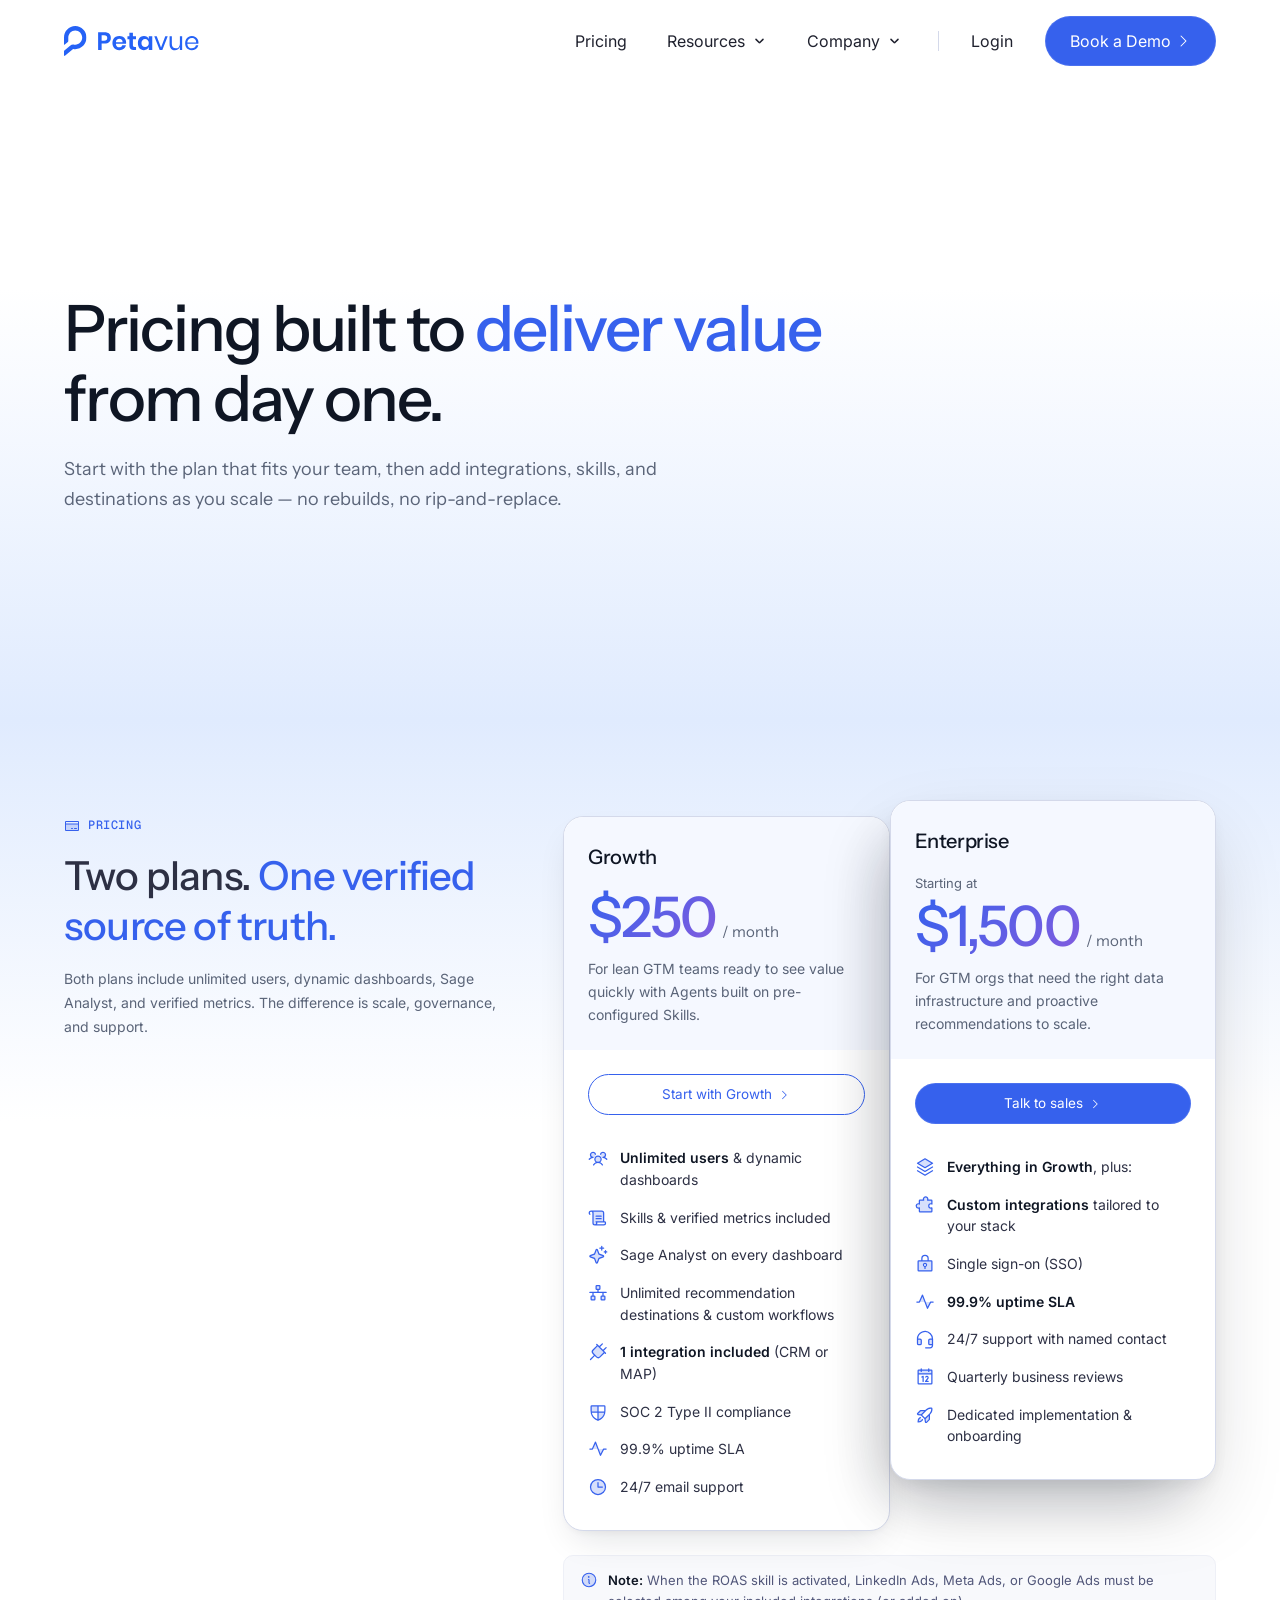
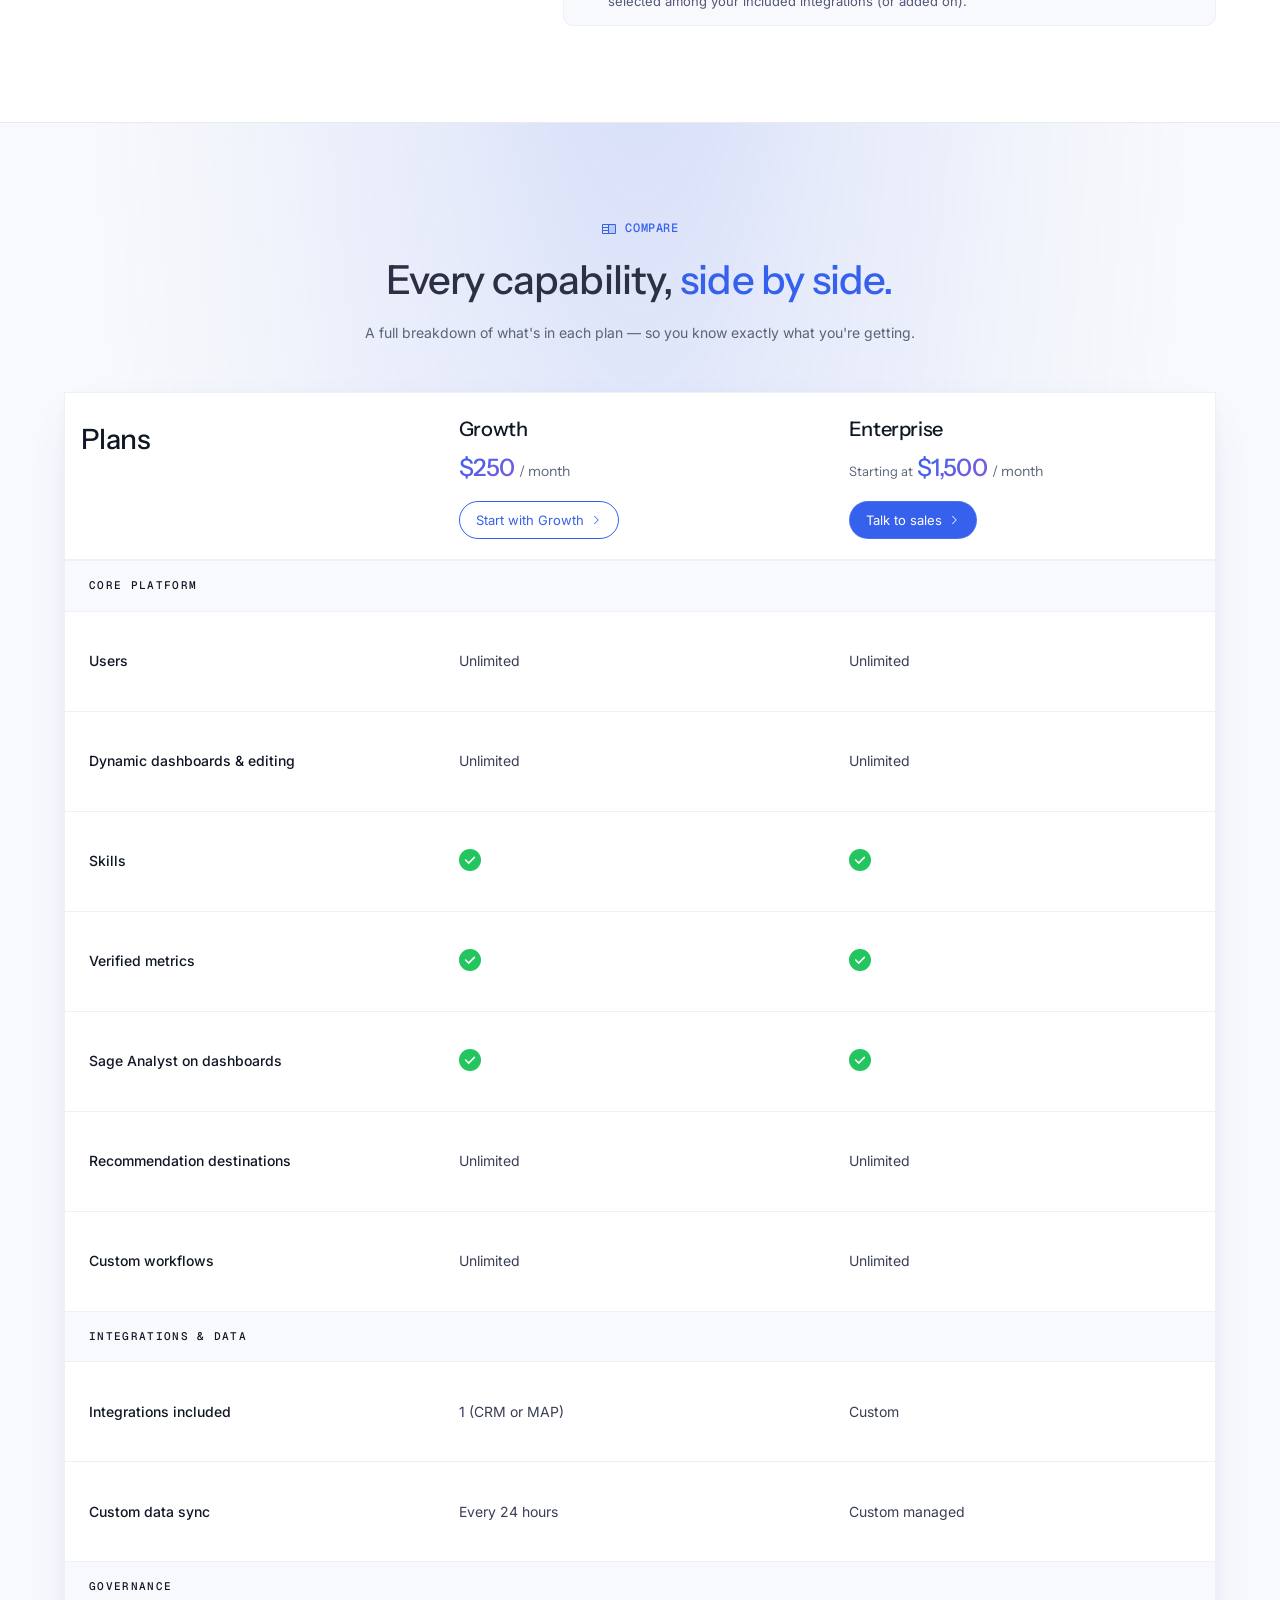
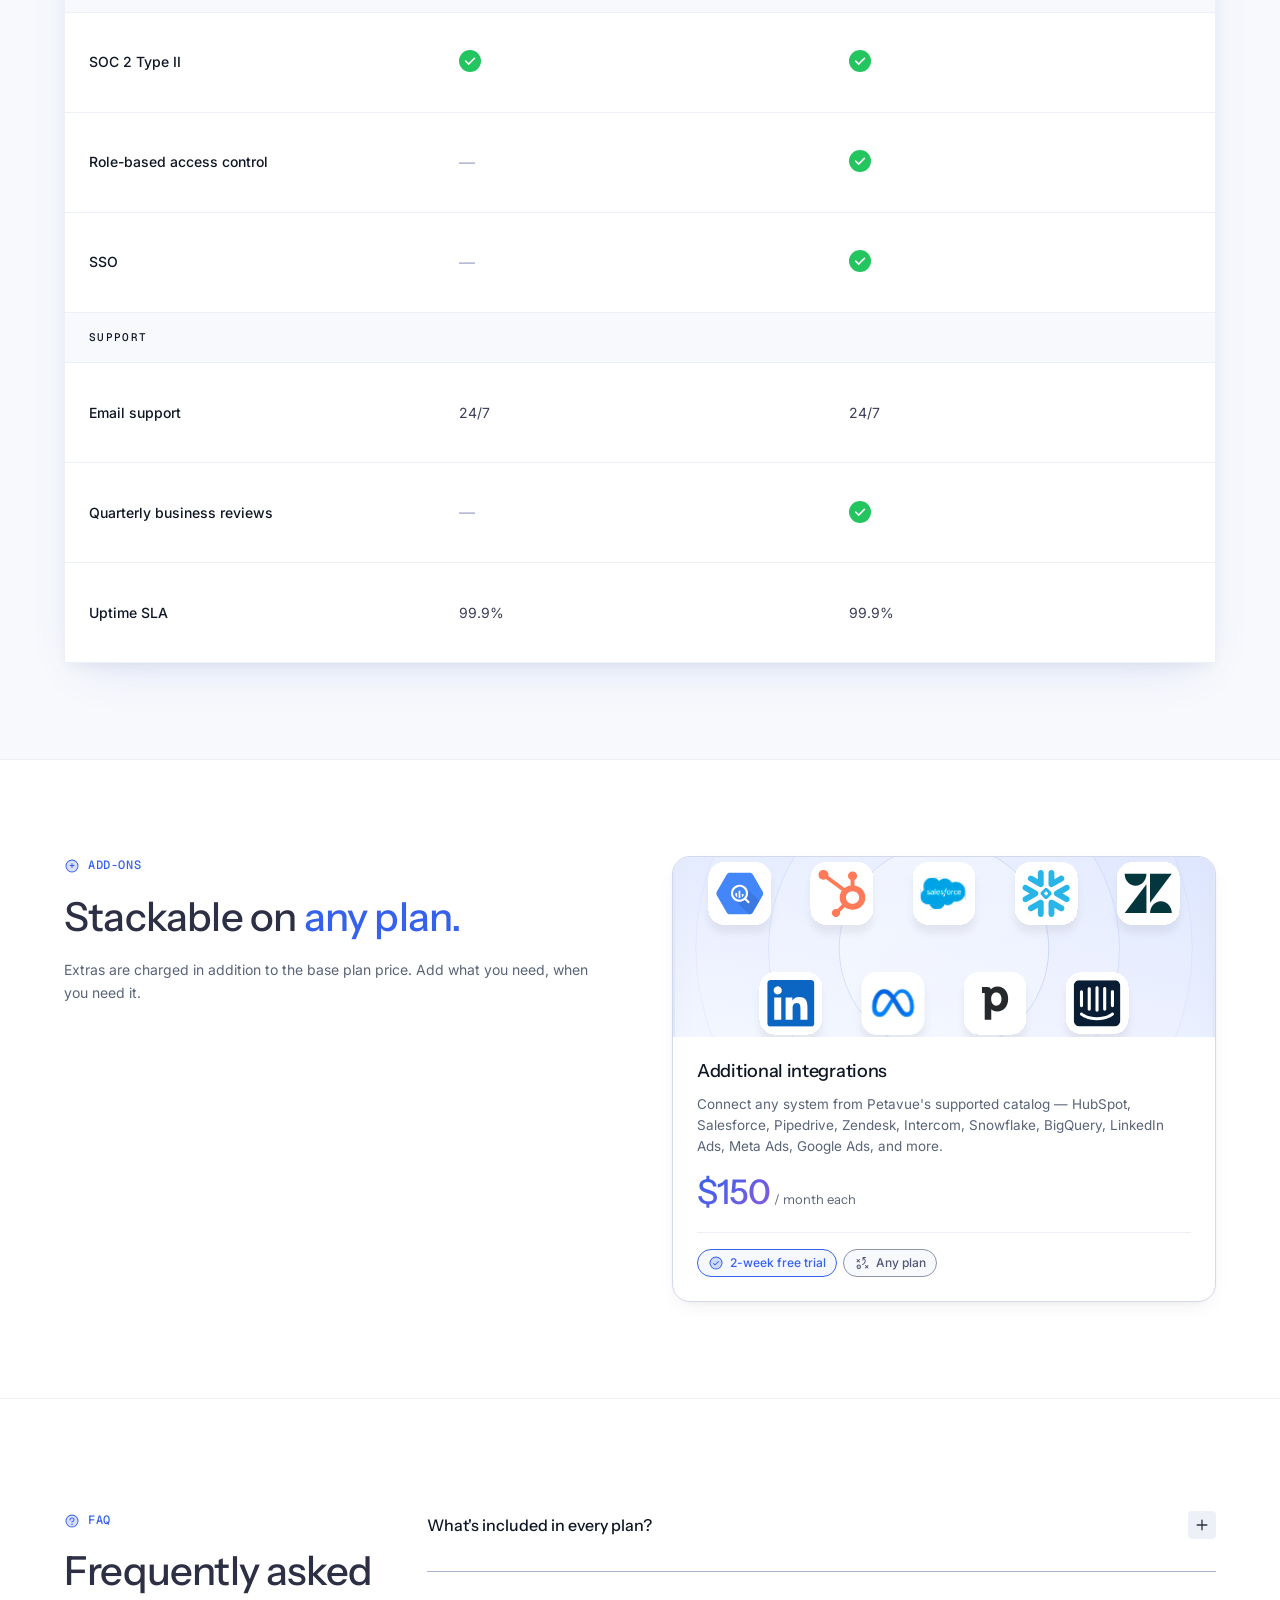
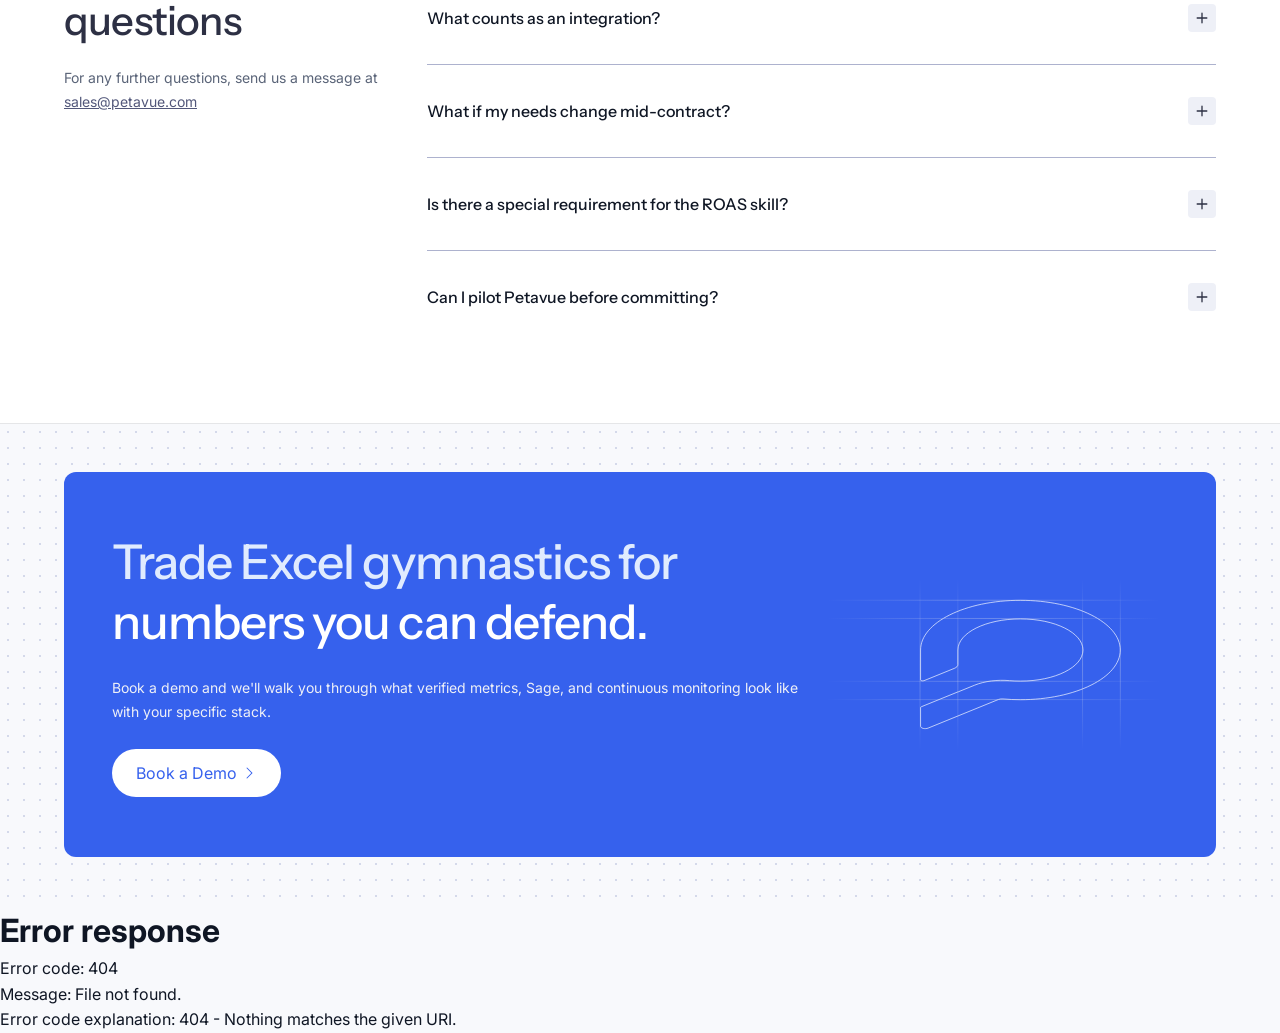
==== commit 35fcbc4e: "Merge pull request #1 from Kpiyush19/main main to stage" ====
--- a/pricing.html
+++ b/pricing.html
@@ -622,7 +622,7 @@
   display: flex;
   flex-direction: column;
   background: #ffffff;
-  border: 1px solid var(--color-neutral-100);
+  border: 1px solid var(--color-neutral-200);
   border-radius: 18px;
   overflow: hidden;
   box-shadow:
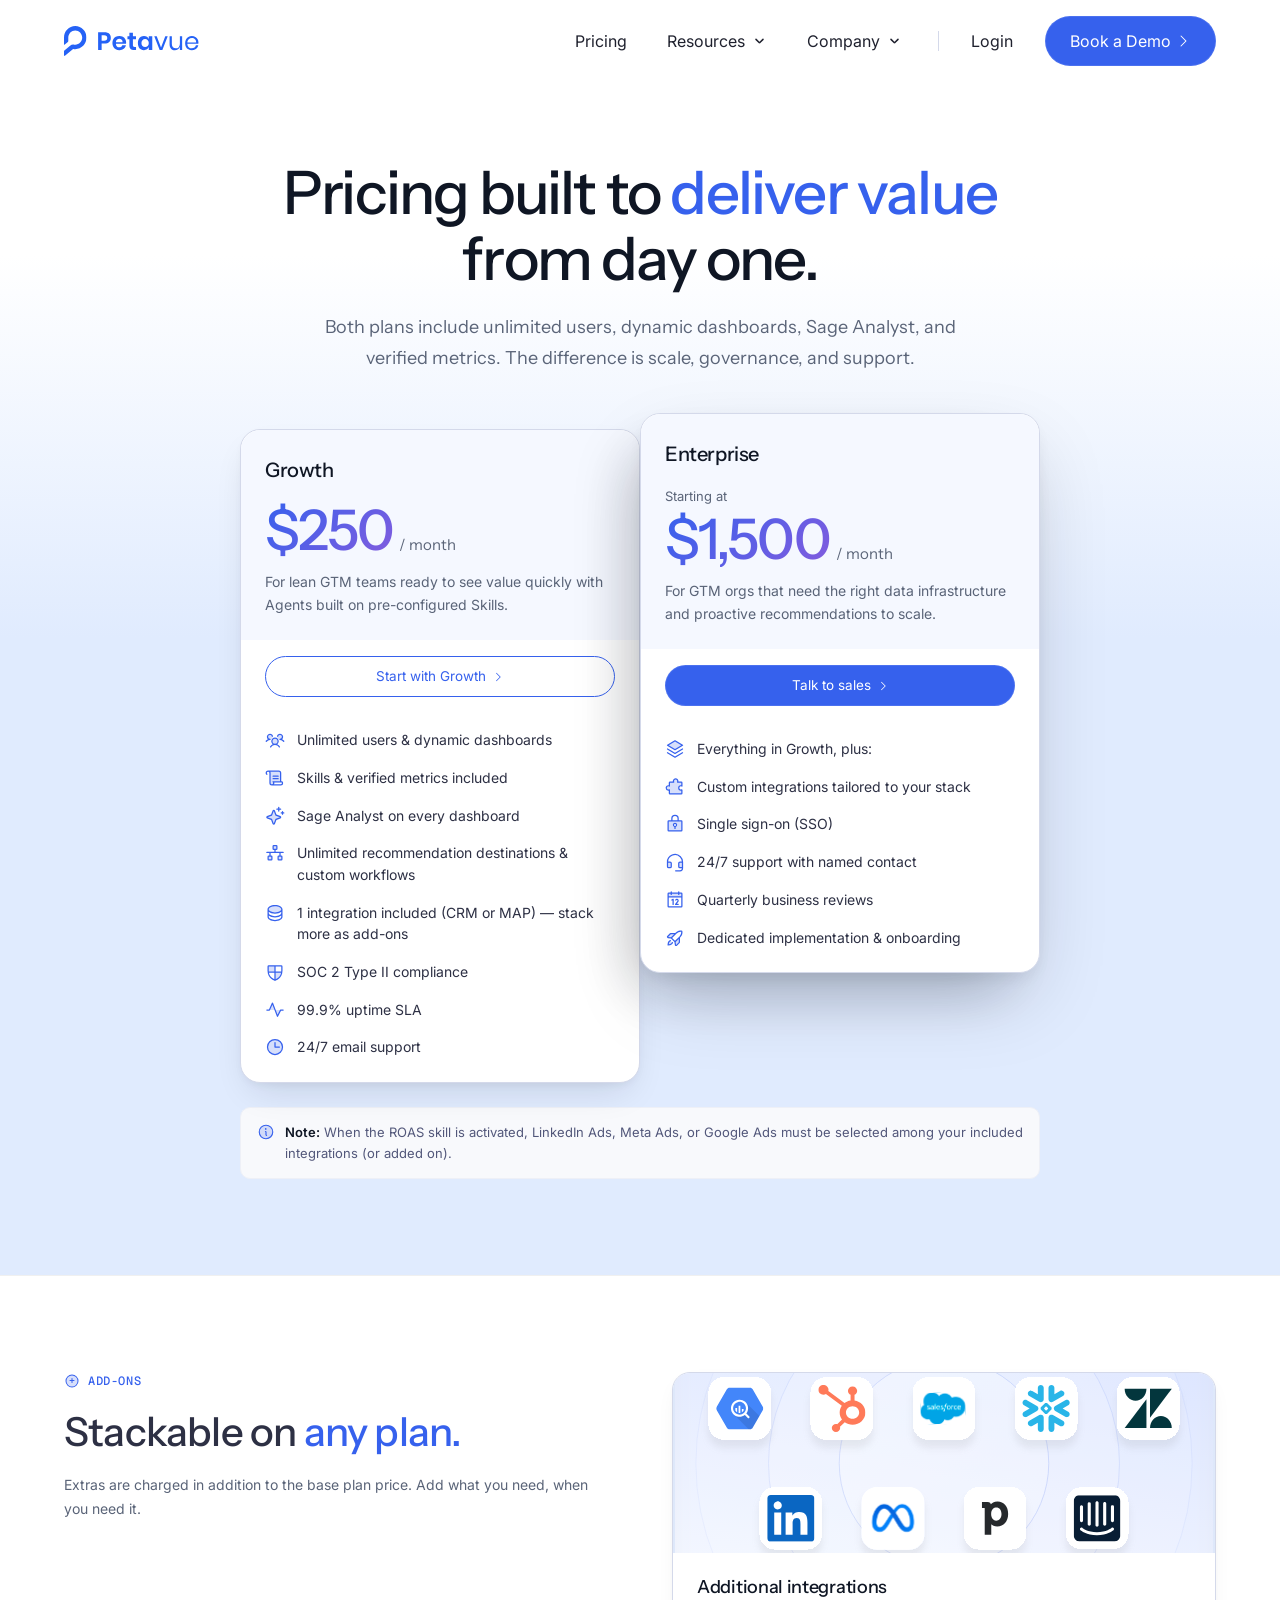
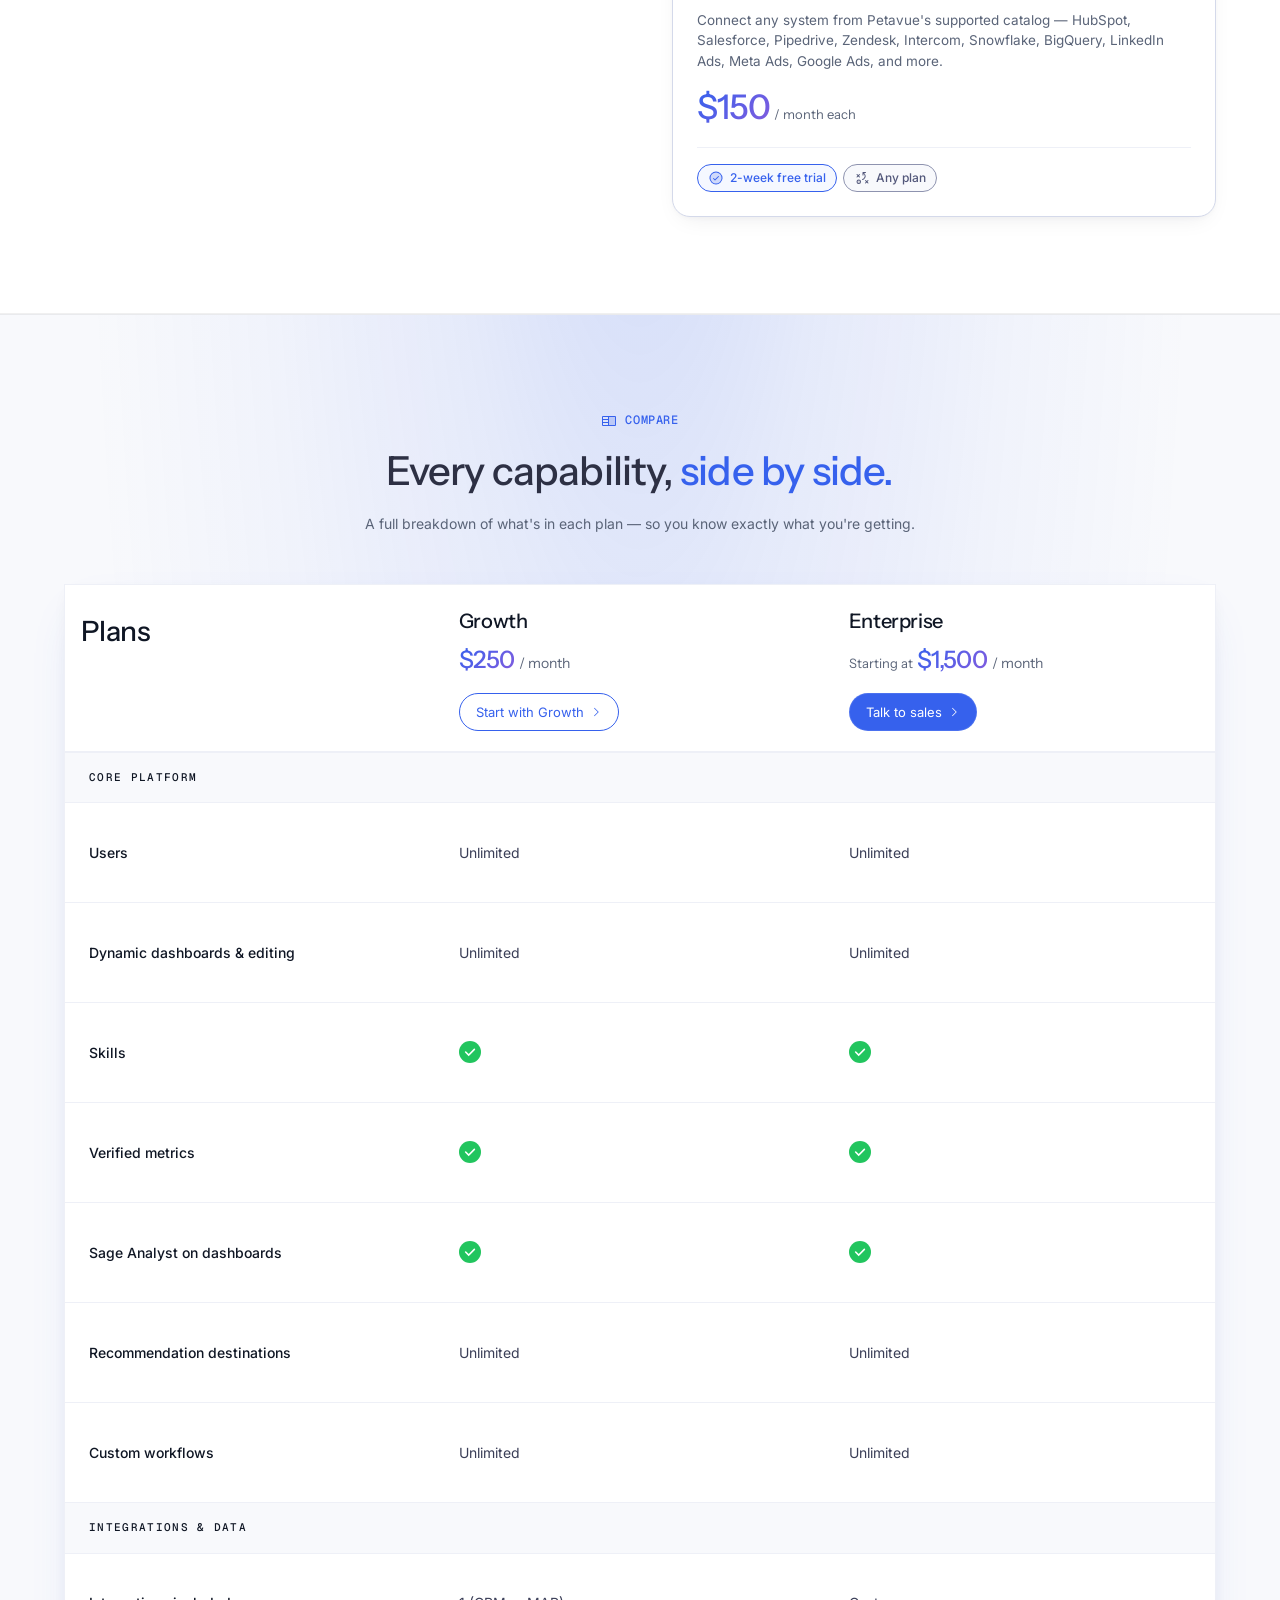
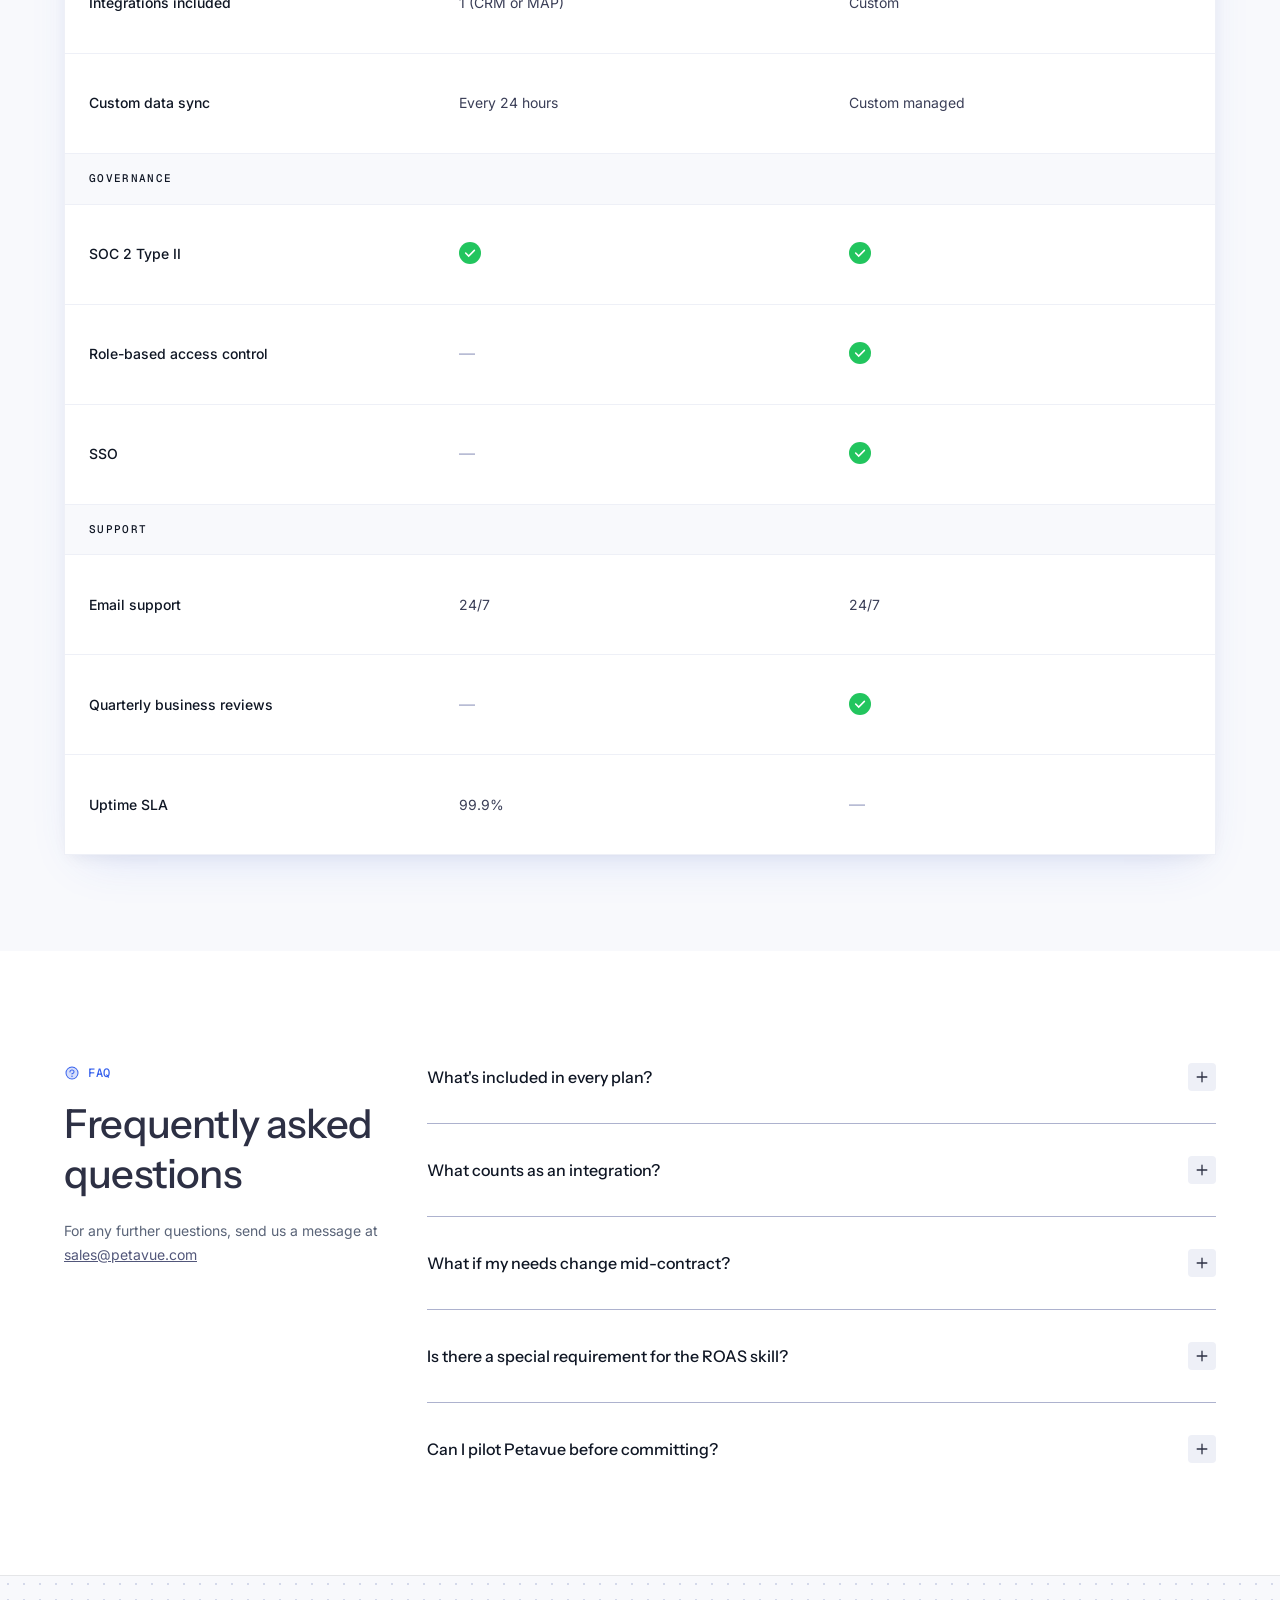
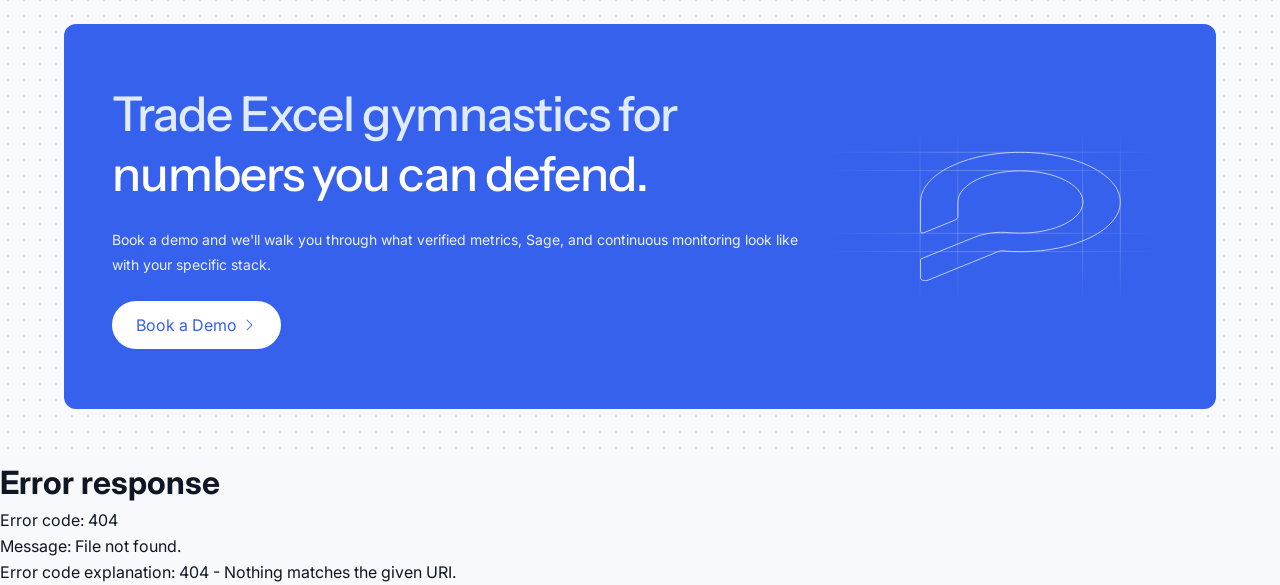
==== commit 8e0fc25b: "pricing — consolidate plans into hero, swap compare/addons, copy polish Merge the Growth + Enterpris" ====
--- a/pricing.html
+++ b/pricing.html
@@ -84,26 +84,34 @@
 
 /* --- Pricing Hero — white at top, fading into blue at bottom --- */
 .pricing-hero {
-  background: linear-gradient(180deg, #ffffff 0%, #ffffff 40%, var(--color-primary-100) 100%);
-  min-height: 80vh;
-  padding: 160px 0 72px;
-  display: flex;
+  background: linear-gradient(180deg, #ffffff 0%, #ffffff 20%, var(--color-primary-100) 50%);
+  padding: 160px 0 96px;
+}
+.pricing-hero-inner {
+  display: flex;
+  flex-direction: column;
   align-items: center;
-}
-.pricing-hero-inner {
-  max-width: 900px;
-  text-align: left;
+  gap: 56px;
+  width: 100%;
+}
+.pricing-hero-copy {
+  min-width: 0;
+  width: 100%;
+  max-width: 820px;
+  text-align: center;
+}
+.pricing-hero .pricing-plans-right {
   width: 100%;
 }
 .pricing-hero-title {
   font-family: 'Instrument Sans', sans-serif;
-  font-size: 64px;
+  font-size: 60px;
   font-weight: 500;
   line-height: 1.1;
-  letter-spacing: -2px;
+  letter-spacing: -1.8px;
   color: var(--text);
   margin: 0 0 20px;
-  text-align: left;
+  text-align: center;
 }
 .pricing-hero-title em {
   font-family: 'Instrument Sans', sans-serif;
@@ -117,21 +125,22 @@
   color: var(--text-muted);
   line-height: 1.7;
   max-width: 640px;
-  margin: 0;
-  text-align: left;
+  margin: 0 auto;
+  text-align: center;
 }
 @media (max-width: 991px) {
   .pricing-hero {
-    min-height: 60vh;
-    padding: 128px 0 56px;
-  }
+    padding: 120px 0 72px;
+  }
+  .pricing-hero-inner { gap: 48px; }
+  .pricing-hero-sub { max-width: none; }
   .pricing-hero-title { font-size: 48px; letter-spacing: -1.4px; }
 }
 @media (max-width: 768px) {
   .pricing-hero {
-    min-height: 80vh;
-    padding: 104px 0 40px;
-  }
+    padding: 120px 0 48px;
+  }
+  .pricing-hero-inner { gap: 32px; }
   .pricing-hero-title { font-size: 36px; letter-spacing: -1px; }
   .pricing-hero-sub { font-size: 15.5px; line-height: 1.6; }
 }
@@ -222,6 +231,8 @@
   grid-template-columns: repeat(2, 1fr);
   gap: 0;
   align-items: start;
+  max-width: 800px;
+  margin: 0 auto;
 }
 .pricing-plan {
   background: #fff;
@@ -229,8 +240,7 @@
   border-radius: 20px;
   padding: 0;
   width: 100%;
-  max-width: 360px;
-  margin: 0 auto;
+  margin: 0;
   display: flex;
   flex-direction: column;
   position: relative;
@@ -241,7 +251,7 @@
   transition: border-color 0.25s, transform 0.25s, box-shadow 0.25s;
 }
 .pricing-plan--featured {
-  margin: -16px auto 0;
+  margin: -16px 0 0;
   /* Bigger shadow biased to the LEFT so it falls onto the Growth card */
   box-shadow:
     -24px 28px 60px -16px rgba(15, 22, 36, 0.20),
@@ -293,7 +303,7 @@
 
 /* Card body — wraps CTA + features with padding */
 .pricing-plan-body {
-  padding: 24px;
+  padding: 16px 24px;
   display: flex;
   flex-direction: column;
   flex: 1;
@@ -405,14 +415,16 @@
   color: var(--color-primary-500);
 }
 .pricing-plan-features .feature-em {
-  font-weight: 600;
-  color: var(--text);
+  font-weight: inherit;
+  color: inherit;
 }
 .pricing-plans-note {
   display: flex;
   align-items: flex-start;
   gap: 10px;
-  margin: 0;
+  margin: 0 auto;
+  max-width: 800px;
+  width: 100%;
   padding: 14px 16px;
   background: var(--color-neutral-50);
   border: 1px solid var(--color-neutral-100);
@@ -907,7 +919,8 @@
 
 /* Responsive — Small mobile (≤480px) */
 @media (max-width: 480px) {
-  .pricing-hero { padding: 96px 0 32px; }
+  .pricing-hero { padding: 120px 0 40px; }
+  .pricing-hero-inner { gap: 28px; }
   .pricing-hero-title { font-size: 30px; letter-spacing: -0.6px; }
   .pricing-hero-sub { font-size: 14.5px; }
 
@@ -940,26 +953,15 @@
 <div id="navbar-placeholder"></div>
 
 <!-- HERO -->
-<section class="pricing-hero" id="pricing-hero">
+<section class="pricing-hero" id="pricing-hero" data-reveal-parent>
   <div class="padding-global"><div class="container-large">
     <div class="pricing-hero-inner">
-      <h1 class="pricing-hero-title">Pricing built to <em><span style="color: var(--color-primary-500);">deliver value</span> from day one.</em></h1>
-      <p class="pricing-hero-sub">Start with the plan that fits your team, then add integrations, skills, and destinations as you scale — no rebuilds, no rip-and-replace.</p>
-    </div>
-  </div></div>
-</section>
-
-<!-- PLANS -->
-<section class="pricing-section" id="plans" data-reveal-parent>
-  <div class="padding-global"><div class="container-large">
-    <div class="pricing-section-layout">
-    <div class="pricing-section-head pricing-section-head--left">
-      <div class="section-label reveal-on-scroll"><svg xmlns="http://www.w3.org/2000/svg" width="16" height="16" fill="#3661ed" viewBox="0 0 256 256"><path d="M232,96v96a8,8,0,0,1-8,8H32a8,8,0,0,1-8-8V96Z" opacity="0.2"></path><path d="M224,48H32A16,16,0,0,0,16,64V192a16,16,0,0,0,16,16H224a16,16,0,0,0,16-16V64A16,16,0,0,0,224,48Zm0,16V88H32V64ZM32,192V104H224l0,88Zm176-24a8,8,0,0,1-8,8H168a8,8,0,0,1,0-16h32A8,8,0,0,1,208,168Zm-64,0a8,8,0,0,1-8,8H120a8,8,0,0,1,0-16h16A8,8,0,0,1,144,168Z"></path></svg>Pricing</div>
-      <h2 class="section-heading reveal-on-scroll">Two plans. <span style="color: var(--color-primary-500);">One verified source of truth.</span></h2>
-      <p class="section-sub reveal-on-scroll">Both plans include unlimited users, dynamic dashboards, Sage Analyst, and verified metrics. The difference is scale, governance, and support.</p>
-    </div>
-
-    <div class="pricing-plans-right">
+      <div class="pricing-hero-copy">
+        <h1 class="pricing-hero-title">Pricing built to <em><span style="color: var(--color-primary-500);">deliver value</span> from day one.</em></h1>
+        <p class="pricing-hero-sub">Both plans include unlimited users, dynamic dashboards, Sage Analyst, and verified metrics. The difference is scale, governance, and support.</p>
+      </div>
+
+      <div class="pricing-plans-right" id="plans">
     <div class="pricing-plans-grid">
     <!-- Growth -->
     <div class="pricing-plan reveal-on-scroll">
@@ -991,8 +993,8 @@
           <span>Unlimited recommendation destinations &amp; custom workflows</span>
         </li>
         <li>
-          <svg xmlns="http://www.w3.org/2000/svg" viewBox="0 0 256 256" fill="currentColor"><path d="M212,132l-58.63,58.63a32,32,0,0,1-45.25,0L65.37,147.88a32,32,0,0,1,0-45.25L124,44Z" opacity="0.2"></path><path d="M237.66,66.34a8,8,0,0,0-11.32,0L192,100.69,155.31,64l34.35-34.34a8,8,0,1,0-11.32-11.32L144,52.69,117.66,26.34a8,8,0,0,0-11.32,11.32L112.69,44l-53,53a40,40,0,0,0,0,56.57l15.71,15.71L26.34,218.34a8,8,0,0,0,11.32,11.32l49.09-49.09,15.71,15.71a40,40,0,0,0,56.57,0l53-53,6.34,6.35a8,8,0,0,0,11.32-11.32L203.31,112l34.35-34.34A8,8,0,0,0,237.66,66.34ZM147.72,185a24,24,0,0,1-33.95,0L71,142.23a24,24,0,0,1,0-33.95l53-53L200.69,132Z"></path></svg>
-          <span><span class="feature-em">1 integration included</span> (CRM or MAP)</span>
+          <svg xmlns="http://www.w3.org/2000/svg" viewBox="0 0 256 256" fill="currentColor"><path d="M216,80c0,26.51-39.4,48-88,48S40,106.51,40,80s39.4-48,88-48S216,53.49,216,80Z" opacity="0.2"></path><path d="M128,24C74.17,24,32,48.6,32,80v96c0,31.4,42.17,56,96,56s96-24.6,96-56V80C224,48.6,181.83,24,128,24Zm80,104c0,9.62-7.88,19.43-21.61,26.92C170.93,163.35,150.19,168,128,168s-42.93-4.65-58.39-13.08C55.88,147.43,48,137.62,48,128V111.36c17.06,15,46.23,24.64,80,24.64s62.94-9.68,80-24.64ZM69.61,53.08C85.07,44.65,105.81,40,128,40s42.93,4.65,58.39,13.08C200.12,60.57,208,70.38,208,80s-7.88,19.43-21.61,26.92C170.93,115.35,150.19,120,128,120s-42.93-4.65-58.39-13.08C55.88,99.43,48,89.62,48,80S55.88,60.57,69.61,53.08ZM186.39,202.92C170.93,211.35,150.19,216,128,216s-42.93-4.65-58.39-13.08C55.88,195.43,48,185.62,48,176V159.36c17.06,15,46.23,24.64,80,24.64s62.94-9.68,80-24.64V176C208,185.62,200.12,195.43,186.39,202.92Z"></path></svg>
+          <span>1 integration included (CRM or MAP) — stack more as add-ons</span>
         </li>
         <li>
           <svg xmlns="http://www.w3.org/2000/svg" viewBox="0 0 256 256" fill="currentColor"><path d="M128,48v80H40.87A146.29,146.29,0,0,1,40,112V56a8,8,0,0,1,8-8Zm0,80V232s78.06-21.3,87.13-104Z" opacity="0.2"></path><path d="M208,40H48A16,16,0,0,0,32,56v56c0,52.72,25.52,84.67,46.93,102.19,23.06,18.86,46,25.27,47,25.53a8,8,0,0,0,4.2,0c1-.26,23.91-6.67,47-25.53C198.48,196.67,224,164.72,224,112V56A16,16,0,0,0,208,40ZM120,220.55a130.85,130.85,0,0,1-30.93-18.74c-21.15-17.3-34.2-39.37-39-65.81H120ZM120,120H48.23c-.15-2.63-.23-5.29-.23-8l0-56h72Zm47.4,81.42A131.31,131.31,0,0,1,136,220.53V136h69.91C201.16,162.24,188.27,184.18,167.4,201.42ZM208,112c0,2.71-.08,5.37-.23,8H136V56h72Z"></path></svg>
@@ -1038,10 +1040,6 @@
           <span>Single sign-on (SSO)</span>
         </li>
         <li>
-          <svg xmlns="http://www.w3.org/2000/svg" viewBox="0 0 256 256" fill="currentColor"><path d="M96,40l33.52,88H56Zm104,88H129.52L160,208Z" opacity="0.2"></path><path d="M240,128a8,8,0,0,1-8,8H204.94l-37.78,75.58A8,8,0,0,1,160,216h-.4a8,8,0,0,1-7.08-5.14L95.35,60.76,63.28,131.31A8,8,0,0,1,56,136H24a8,8,0,0,1,0-16H50.85L88.72,36.69a8,8,0,0,1,14.76.46l57.51,151,31.85-63.71A8,8,0,0,1,200,120h32A8,8,0,0,1,240,128Z"></path></svg>
-          <span><span class="feature-em">99.9% uptime SLA</span></span>
-        </li>
-        <li>
           <svg xmlns="http://www.w3.org/2000/svg" viewBox="0 0 256 256" fill="currentColor"><path d="M80,144v40a16,16,0,0,1-16,16H48a16,16,0,0,1-16-16V128H64A16,16,0,0,1,80,144Zm112-16a16,16,0,0,0-16,16v40a16,16,0,0,0,16,16h32V128Z" opacity="0.2"></path><path d="M201.89,54.66A104.08,104.08,0,0,0,24,128v56a24,24,0,0,0,24,24H64a24,24,0,0,0,24-24V144a24,24,0,0,0-24-24H40.36A88.12,88.12,0,0,1,190.54,65.93,87.39,87.39,0,0,1,215.65,120H192a24,24,0,0,0-24,24v40a24,24,0,0,0,24,24h24a24,24,0,0,1-24,24H136a8,8,0,0,0,0,16h56a40,40,0,0,0,40-40V128A103.41,103.41,0,0,0,201.89,54.66ZM64,136a8,8,0,0,1,8,8v40a8,8,0,0,1-8,8H48a8,8,0,0,1-8-8V136Zm128,56a8,8,0,0,1-8-8V144a8,8,0,0,1,8-8h24v56Z"></path></svg>
           <span>24/7 support with named contact</span>
         </li>
@@ -1063,6 +1061,47 @@
       <span><strong>Note:</strong> When the ROAS skill is activated, LinkedIn Ads, Meta Ads, or Google Ads must be selected among your included integrations (or added on).</span>
     </p>
     </div>
+    </div>
+  </div></div>
+</section>
+
+<!-- ADD-ONS -->
+<section class="pricing-addons-section" id="addons" data-reveal-parent>
+  <div class="padding-global"><div class="container-large">
+    <div class="pricing-section-layout">
+      <div class="pricing-section-head pricing-section-head--left">
+        <div class="section-label reveal-on-scroll"><svg xmlns="http://www.w3.org/2000/svg" width="16" height="16" fill="#3661ed" viewBox="0 0 256 256"><path d="M224,128a96,96,0,1,1-96-96A96,96,0,0,1,224,128Z" opacity="0.2"></path><path d="M128,24A104,104,0,1,0,232,128,104.11,104.11,0,0,0,128,24Zm0,192a88,88,0,1,1,88-88A88.1,88.1,0,0,1,128,216Zm40-96a8,8,0,0,1-8,8H136v24a8,8,0,0,1-16,0V128H96a8,8,0,0,1,0-16h24V88a8,8,0,0,1,16,0v24h24A8,8,0,0,1,168,120Z"></path></svg>Add-ons</div>
+        <h2 class="section-heading reveal-on-scroll">Stackable on <span style="color: var(--color-primary-500);">any plan.</span></h2>
+        <p class="section-sub reveal-on-scroll">Extras are charged in addition to the base plan price. Add what you need, when you need it.</p>
+      </div>
+
+      <div class="pricing-addons-grid">
+        <div class="pricing-addon reveal-on-scroll">
+          <div class="pricing-addon-illustration" aria-hidden="true">
+            <img src="assets/pricing-illustration.svg" alt="" loading="lazy">
+          </div>
+          <div class="pricing-addon-body">
+            <div class="pricing-addon-head">
+              <h3 class="pricing-addon-name">Additional integrations</h3>
+            </div>
+            <p class="pricing-addon-desc">Connect any system from Petavue's supported catalog — HubSpot, Salesforce, Pipedrive, Zendesk, Intercom, Snowflake, BigQuery, LinkedIn Ads, Meta Ads, Google Ads, and more.</p>
+            <div class="pricing-addon-price">
+              <span class="pricing-addon-price-num">$150</span>
+              <span class="pricing-addon-price-unit">/ month each</span>
+            </div>
+            <div class="pricing-addon-foot">
+              <span class="pricing-addon-tag pricing-addon-tag--trial">
+                <svg xmlns="http://www.w3.org/2000/svg" viewBox="0 0 256 256" fill="currentColor"><path d="M224,128a96,96,0,1,1-96-96A96,96,0,0,1,224,128Z" opacity="0.2"></path><path d="M173.66,98.34a8,8,0,0,1,0,11.32l-56,56a8,8,0,0,1-11.32,0l-24-24a8,8,0,0,1,11.32-11.32L112,148.69l50.34-50.35A8,8,0,0,1,173.66,98.34ZM232,128A104,104,0,1,1,128,24,104.11,104.11,0,0,1,232,128Zm-16,0a88,88,0,1,0-88,88A88.1,88.1,0,0,0,216,128Z"></path></svg>
+                2-week free trial
+              </span>
+              <span class="pricing-addon-tag pricing-addon-tag--plan">
+                <svg xmlns="http://www.w3.org/2000/svg" viewBox="0 0 256 256" fill="currentColor" aria-hidden="true"><path d="M104,188a28,28,0,1,1-28-28A28,28,0,0,1,104,188Z" opacity="0.2"></path><path d="M76,152a36,36,0,1,0,36,36A36,36,0,0,0,76,152Zm0,56a20,20,0,1,1,20-20A20,20,0,0,1,76,208ZM42.34,106.34,56.69,92,42.34,77.66A8,8,0,0,1,53.66,66.34L68,80.69,82.34,66.34A8,8,0,0,1,93.66,77.66L79.31,92l14.35,14.34a8,8,0,0,1-11.32,11.32L68,103.31,53.66,117.66a8,8,0,0,1-11.32-11.32Zm187.32,96a8,8,0,0,1-11.32,11.32L204,199.31l-14.34,14.35a8,8,0,0,1-11.32-11.32L192.69,188l-14.35-14.34a8,8,0,0,1,11.32-11.32L204,176.69l14.34-14.35a8,8,0,0,1,11.32,11.32L215.31,188Zm-45.19-89.51c-6.18,22.33-25.32,41.63-46.53,46.93A8.13,8.13,0,0,1,136,160a8,8,0,0,1-1.93-15.76c15.63-3.91,30.35-18.91,35-35.68,3.19-11.5,3.22-29-14.71-46.9L152,59.31V80a8,8,0,0,1-16,0V40a8,8,0,0,1,8-8h40a8,8,0,0,1,0,16H163.31l2.35,2.34C183.9,68.59,190.58,90.78,184.47,112.83Z"></path></svg>
+                Any plan
+              </span>
+            </div>
+          </div>
+        </div>
+      </div>
     </div>
   </div></div>
 </section>
@@ -1140,50 +1179,9 @@
             <td><span class="pricing-dash">—</span></td>
             <td><span class="pricing-check"><svg width="18" height="18" viewBox="0 0 16 16" fill="none"><path d="M3 8L6.5 11.5L13 5" stroke="currentColor" stroke-width="1.8" stroke-linecap="round"/></svg></span></td>
           </tr>
-          <tr><td>Uptime SLA</td><td>99.9%</td><td>99.9%</td></tr>
+          <tr><td>Uptime SLA</td><td>99.9%</td><td><span class="pricing-dash">—</span></td></tr>
         </tbody>
       </table>
-    </div>
-  </div></div>
-</section>
-
-<!-- ADD-ONS -->
-<section class="pricing-addons-section" id="addons" data-reveal-parent>
-  <div class="padding-global"><div class="container-large">
-    <div class="pricing-section-layout">
-      <div class="pricing-section-head pricing-section-head--left">
-        <div class="section-label reveal-on-scroll"><svg xmlns="http://www.w3.org/2000/svg" width="16" height="16" fill="#3661ed" viewBox="0 0 256 256"><path d="M224,128a96,96,0,1,1-96-96A96,96,0,0,1,224,128Z" opacity="0.2"></path><path d="M128,24A104,104,0,1,0,232,128,104.11,104.11,0,0,0,128,24Zm0,192a88,88,0,1,1,88-88A88.1,88.1,0,0,1,128,216Zm40-96a8,8,0,0,1-8,8H136v24a8,8,0,0,1-16,0V128H96a8,8,0,0,1,0-16h24V88a8,8,0,0,1,16,0v24h24A8,8,0,0,1,168,120Z"></path></svg>Add-ons</div>
-        <h2 class="section-heading reveal-on-scroll">Stackable on <span style="color: var(--color-primary-500);">any plan.</span></h2>
-        <p class="section-sub reveal-on-scroll">Extras are charged in addition to the base plan price. Add what you need, when you need it.</p>
-      </div>
-
-      <div class="pricing-addons-grid">
-        <div class="pricing-addon reveal-on-scroll">
-          <div class="pricing-addon-illustration" aria-hidden="true">
-            <img src="assets/pricing-illustration.svg" alt="" loading="lazy">
-          </div>
-          <div class="pricing-addon-body">
-            <div class="pricing-addon-head">
-              <h3 class="pricing-addon-name">Additional integrations</h3>
-            </div>
-            <p class="pricing-addon-desc">Connect any system from Petavue's supported catalog — HubSpot, Salesforce, Pipedrive, Zendesk, Intercom, Snowflake, BigQuery, LinkedIn Ads, Meta Ads, Google Ads, and more.</p>
-            <div class="pricing-addon-price">
-              <span class="pricing-addon-price-num">$150</span>
-              <span class="pricing-addon-price-unit">/ month each</span>
-            </div>
-            <div class="pricing-addon-foot">
-              <span class="pricing-addon-tag pricing-addon-tag--trial">
-                <svg xmlns="http://www.w3.org/2000/svg" viewBox="0 0 256 256" fill="currentColor"><path d="M224,128a96,96,0,1,1-96-96A96,96,0,0,1,224,128Z" opacity="0.2"></path><path d="M173.66,98.34a8,8,0,0,1,0,11.32l-56,56a8,8,0,0,1-11.32,0l-24-24a8,8,0,0,1,11.32-11.32L112,148.69l50.34-50.35A8,8,0,0,1,173.66,98.34ZM232,128A104,104,0,1,1,128,24,104.11,104.11,0,0,1,232,128Zm-16,0a88,88,0,1,0-88,88A88.1,88.1,0,0,0,216,128Z"></path></svg>
-                2-week free trial
-              </span>
-              <span class="pricing-addon-tag pricing-addon-tag--plan">
-                <svg xmlns="http://www.w3.org/2000/svg" viewBox="0 0 256 256" fill="currentColor" aria-hidden="true"><path d="M104,188a28,28,0,1,1-28-28A28,28,0,0,1,104,188Z" opacity="0.2"></path><path d="M76,152a36,36,0,1,0,36,36A36,36,0,0,0,76,152Zm0,56a20,20,0,1,1,20-20A20,20,0,0,1,76,208ZM42.34,106.34,56.69,92,42.34,77.66A8,8,0,0,1,53.66,66.34L68,80.69,82.34,66.34A8,8,0,0,1,93.66,77.66L79.31,92l14.35,14.34a8,8,0,0,1-11.32,11.32L68,103.31,53.66,117.66a8,8,0,0,1-11.32-11.32Zm187.32,96a8,8,0,0,1-11.32,11.32L204,199.31l-14.34,14.35a8,8,0,0,1-11.32-11.32L192.69,188l-14.35-14.34a8,8,0,0,1,11.32-11.32L204,176.69l14.34-14.35a8,8,0,0,1,11.32,11.32L215.31,188Zm-45.19-89.51c-6.18,22.33-25.32,41.63-46.53,46.93A8.13,8.13,0,0,1,136,160a8,8,0,0,1-1.93-15.76c15.63-3.91,30.35-18.91,35-35.68,3.19-11.5,3.22-29-14.71-46.9L152,59.31V80a8,8,0,0,1-16,0V40a8,8,0,0,1,8-8h40a8,8,0,0,1,0,16H163.31l2.35,2.34C183.9,68.59,190.58,90.78,184.47,112.83Z"></path></svg>
-                Any plan
-              </span>
-            </div>
-          </div>
-        </div>
-      </div>
     </div>
   </div></div>
 </section>
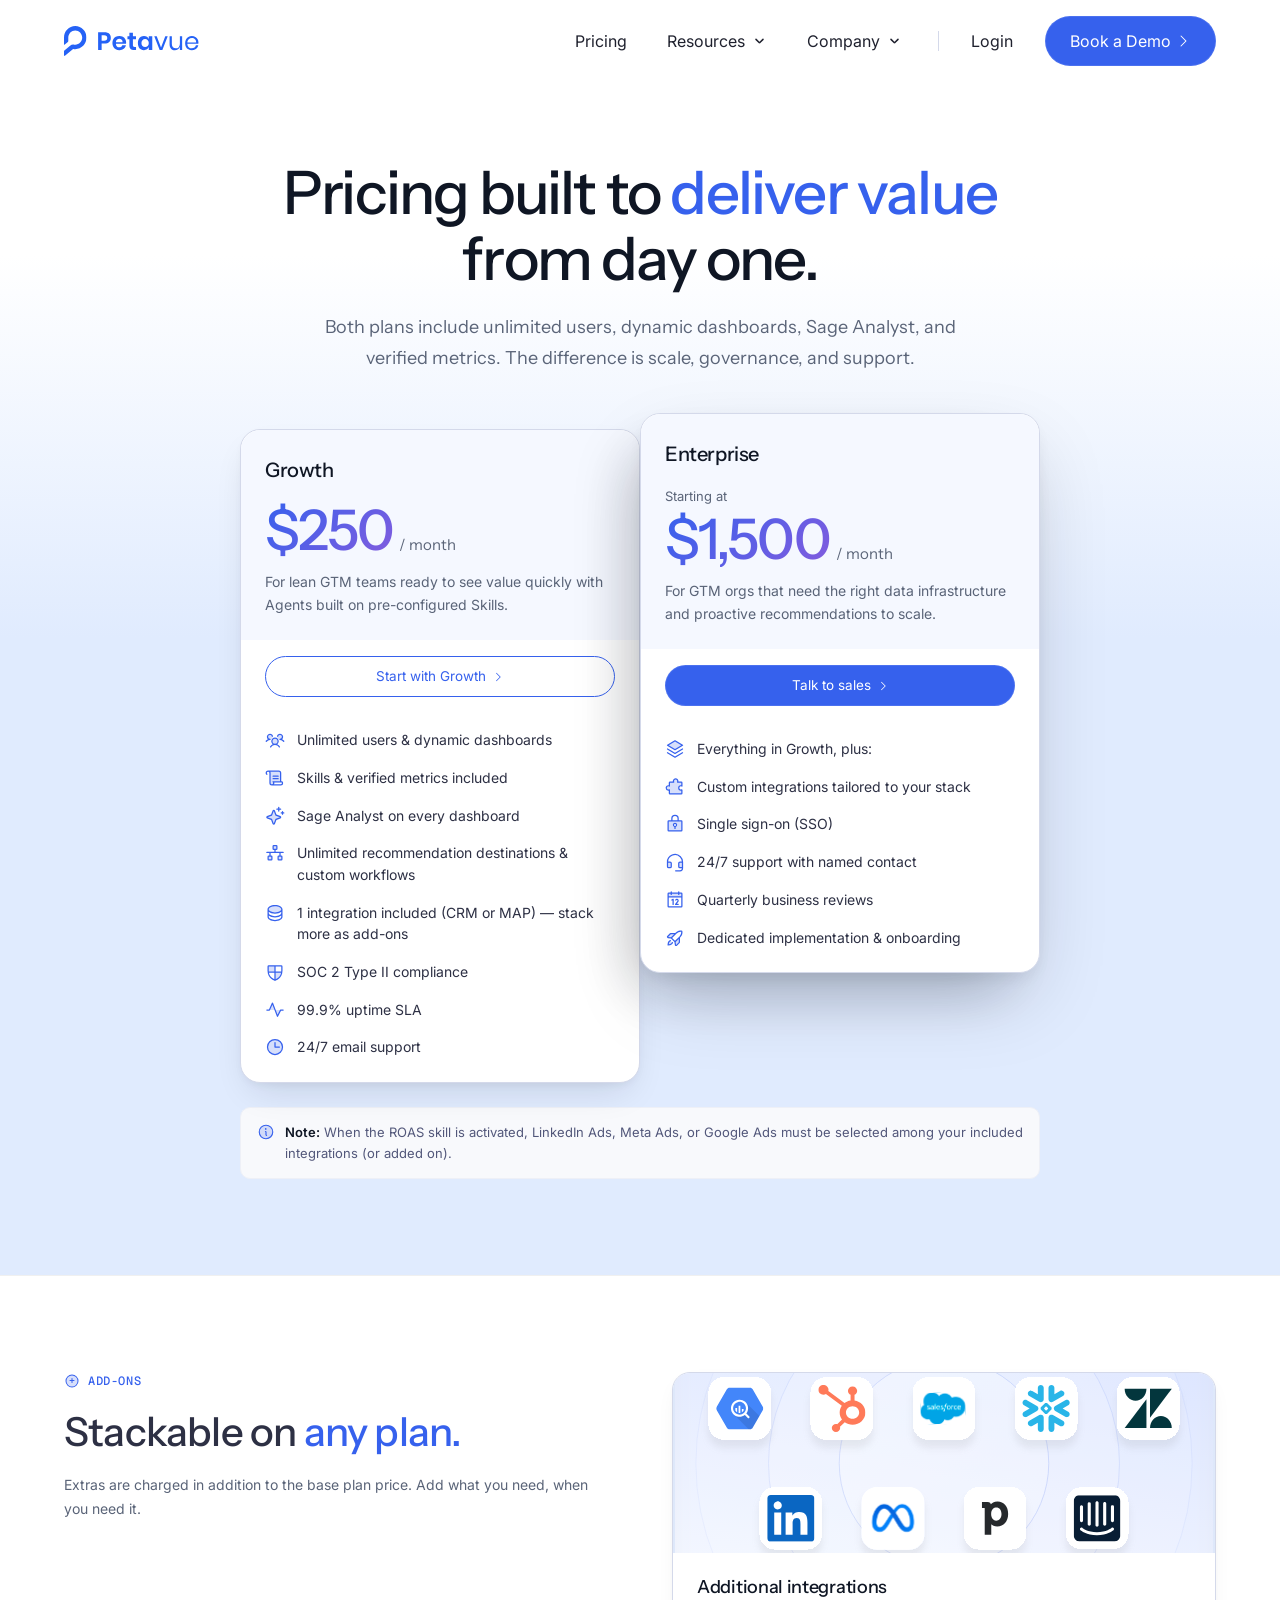
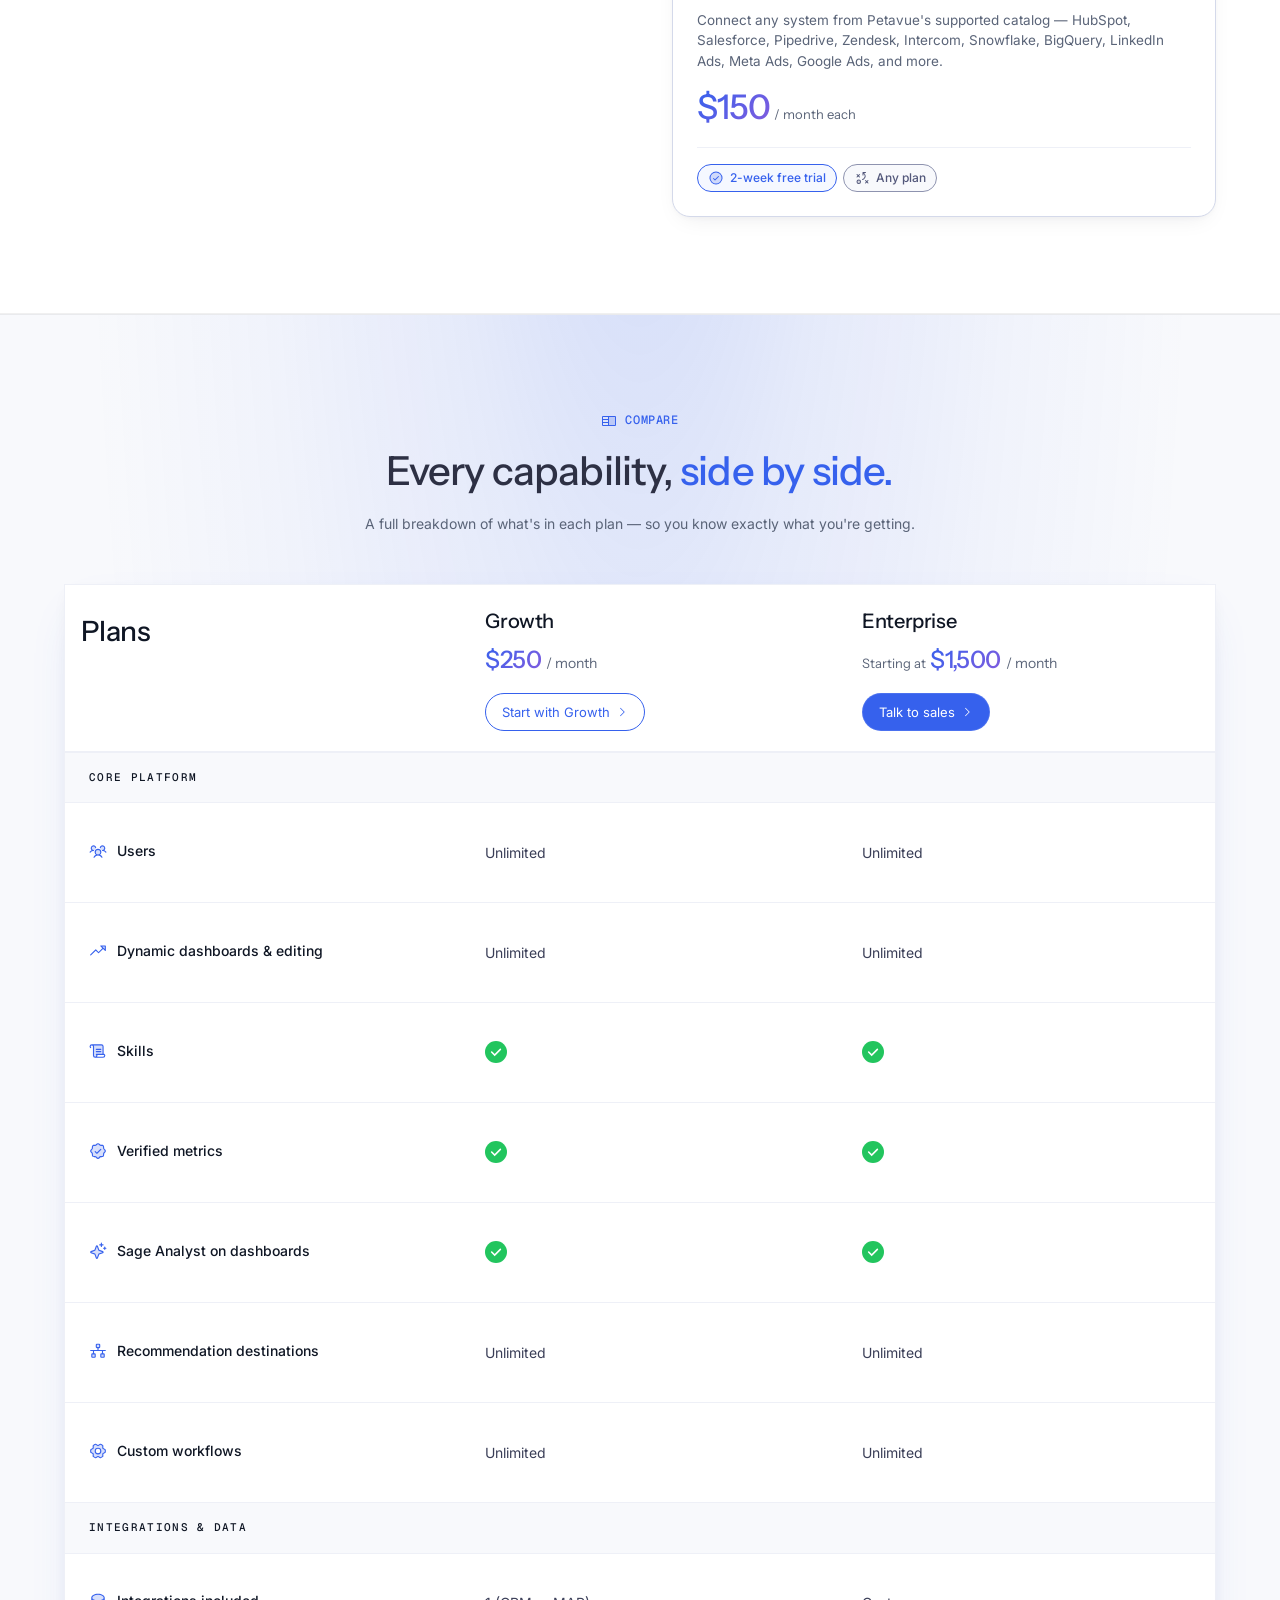
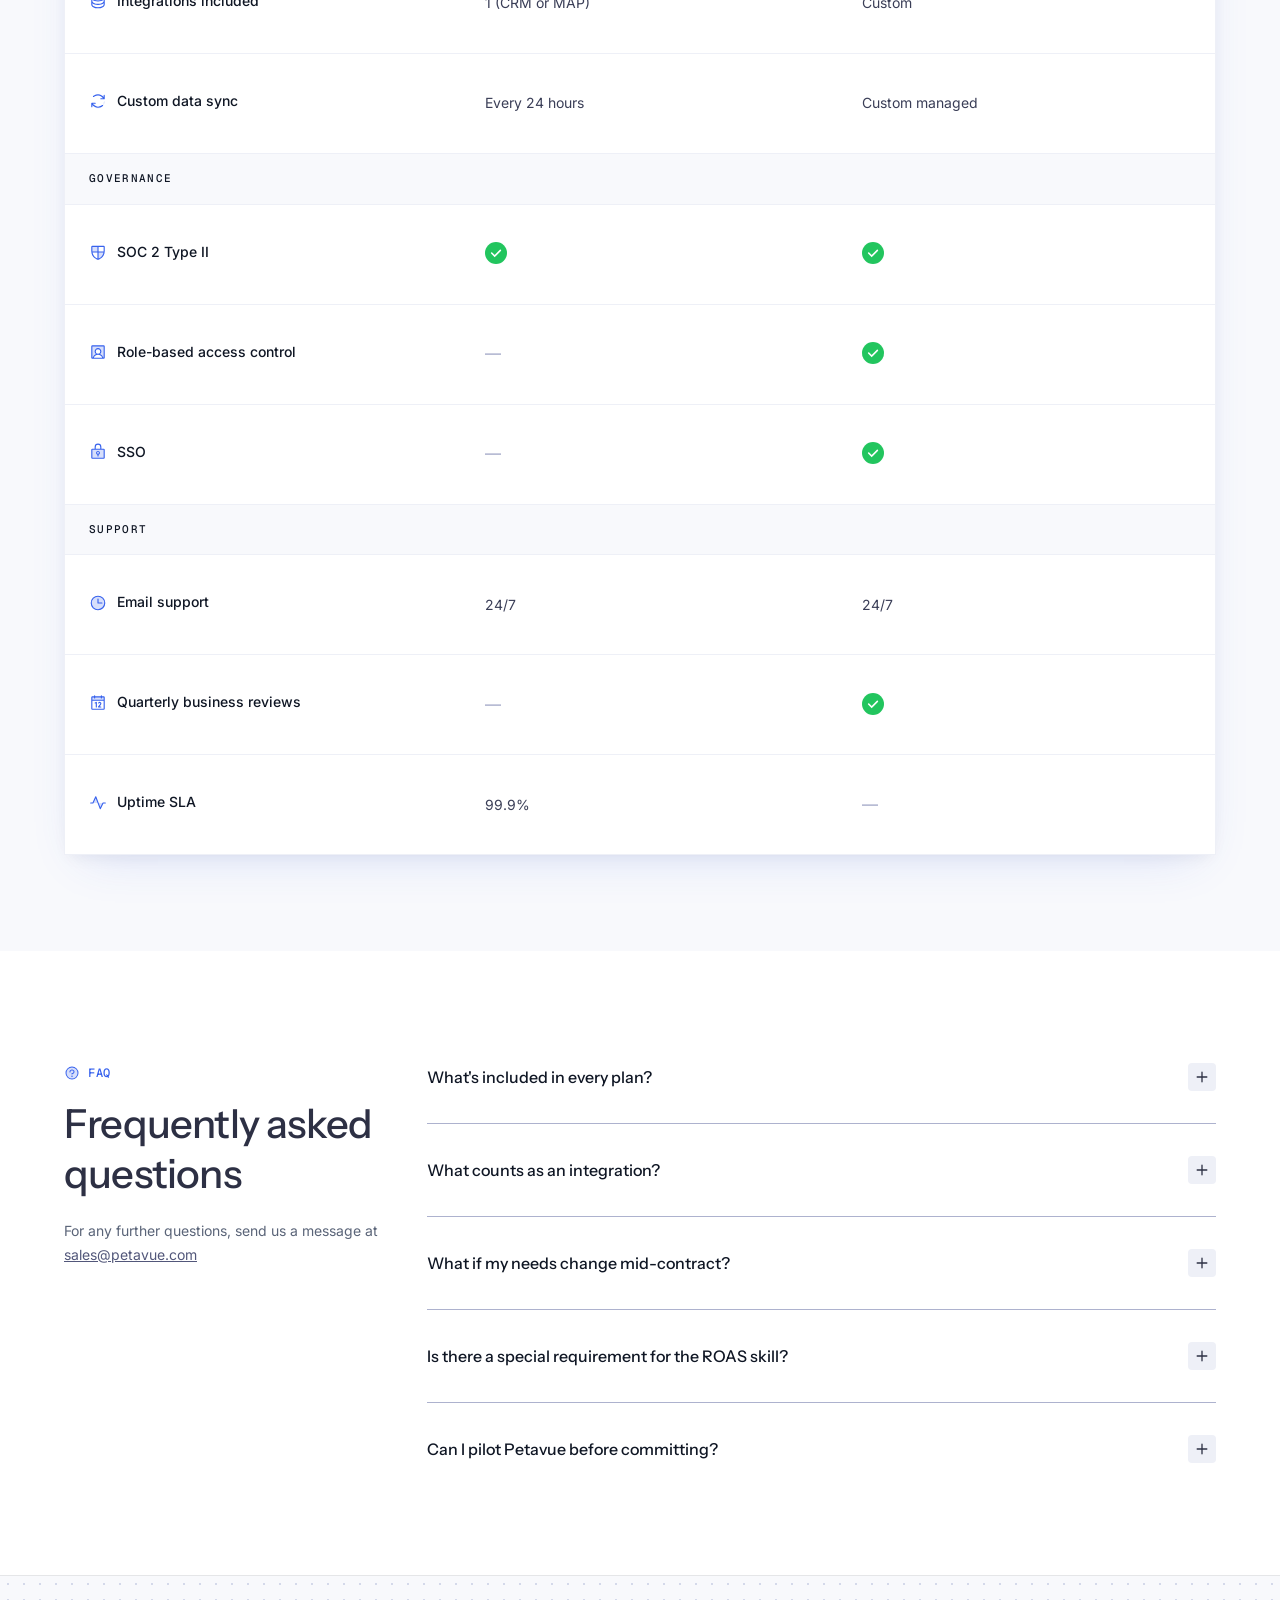
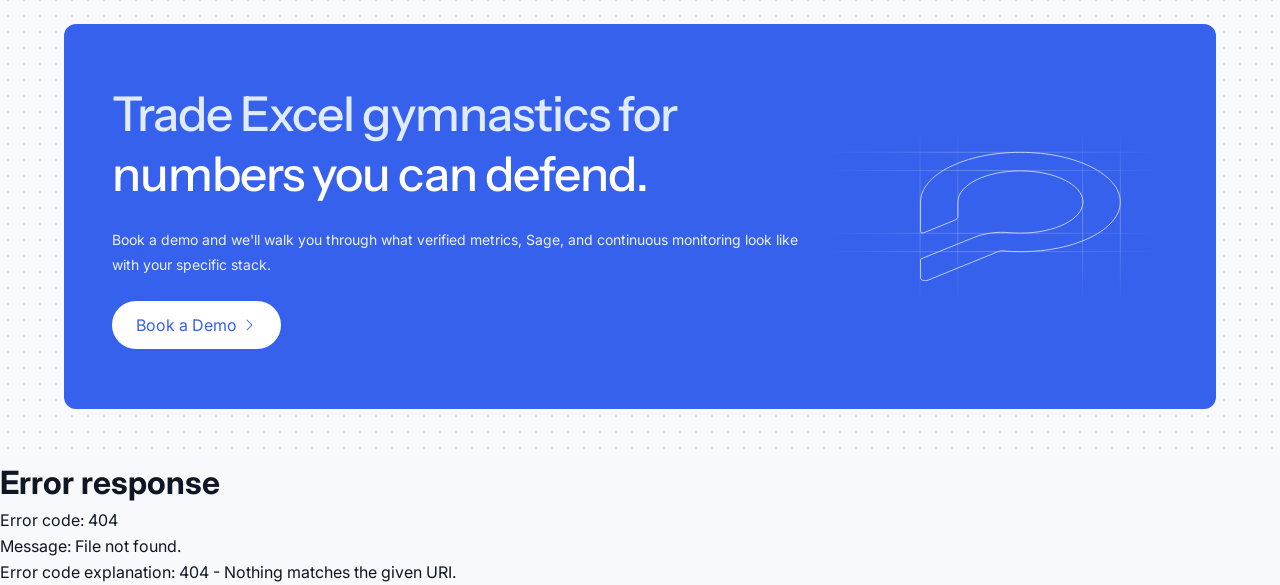
==== commit 60eee7ed: "pricing — icons on compare rows, larger mobile CTA Adds per-row Phosphor duotone icons in the compar" ====
--- a/pricing.html
+++ b/pricing.html
@@ -582,6 +582,19 @@
   font-weight: 500;
 }
 
+.compare-feat {
+  display: inline-flex;
+  align-items: center;
+  gap: 10px;
+}
+.compare-feat .compare-feat-icon {
+  width: 18px;
+  height: 18px;
+  flex-shrink: 0;
+  color: var(--color-primary-500);
+}
+
+
 /* Group section label rows — match regular row padding, with top border */
 .pricing-compare-table .group-row td {
   padding: 16px 24px;
@@ -890,13 +903,15 @@
   .compare-plan-price .num { font-size: 17px; letter-spacing: -0.3px; }
   .compare-plan-price .prefix { font-size: 10.5px; }
   .compare-plan-cta {
-    padding: 7px 10px;
-    font-size: 11.5px;
-    margin-top: 4px;
+    width: 100%;
+    padding: 10px 12px;
+    font-size: 13px;
+    margin-top: 6px;
     white-space: normal;
     text-align: center;
-    line-height: 1.3;
-  }
+    line-height: 1.35;
+  }
+  .compare-plan-cta svg { flex-shrink: 0; }
   .pricing-compare-table .compare-th-label {
     font-size: 16px;
     padding: 14px 10px;
@@ -1138,48 +1153,48 @@
         </thead>
         <tbody>
           <tr class="group-row"><td colspan="3">Core platform</td></tr>
-          <tr><td>Users</td><td>Unlimited</td><td>Unlimited</td></tr>
-          <tr><td>Dynamic dashboards &amp; editing</td><td>Unlimited</td><td>Unlimited</td></tr>
-          <tr><td>Skills</td>
+          <tr><td><span class="compare-feat"><svg class="compare-feat-icon" xmlns="http://www.w3.org/2000/svg" viewBox="0 0 256 256" fill="currentColor"><path d="M168,144a40,40,0,1,1-40-40A40,40,0,0,1,168,144ZM64,56A32,32,0,1,0,96,88,32,32,0,0,0,64,56Zm128,0a32,32,0,1,0,32,32A32,32,0,0,0,192,56Z" opacity="0.2"></path><path d="M244.8,150.4a8,8,0,0,1-11.2-1.6A51.6,51.6,0,0,0,192,128a8,8,0,0,1,0-16,24,24,0,1,0-23.24-30,8,8,0,1,1-15.5-4A40,40,0,1,1,219,117.51a67.94,67.94,0,0,1,27.43,21.68A8,8,0,0,1,244.8,150.4ZM190.92,212a8,8,0,1,1-13.85,8,57,57,0,0,0-98.15,0,8,8,0,1,1-13.84-8,72.06,72.06,0,0,1,33.74-29.92,48,48,0,1,1,58.36,0A72.06,72.06,0,0,1,190.92,212ZM128,176a32,32,0,1,0-32-32A32,32,0,0,0,128,176ZM72,120a8,8,0,0,0-8-8A24,24,0,1,1,87.24,82a8,8,0,1,0,15.5-4A40,40,0,1,0,37,117.51,67.94,67.94,0,0,0,9.6,139.19a8,8,0,1,0,12.8,9.61A51.6,51.6,0,0,1,64,128,8,8,0,0,0,72,120Z"></path></svg><span>Users</span></span></td><td>Unlimited</td><td>Unlimited</td></tr>
+          <tr><td><span class="compare-feat"><svg class="compare-feat-icon" xmlns="http://www.w3.org/2000/svg" viewBox="0 0 256 256" fill="currentColor"><path d="M232,56v64L168,56Z" opacity="0.2"></path><path d="M232,48H168a8,8,0,0,0-5.66,13.66L188.69,88,136,140.69l-34.34-34.35a8,8,0,0,0-11.32,0l-72,72a8,8,0,0,0,11.32,11.32L96,123.31l34.34,34.35a8,8,0,0,0,11.32,0L200,99.31l26.34,26.35A8,8,0,0,0,240,120V56A8,8,0,0,0,232,48Zm-8,52.69L187.31,64H224Z"></path></svg><span>Dynamic dashboards &amp; editing</span></span></td><td>Unlimited</td><td>Unlimited</td></tr>
+          <tr><td><span class="compare-feat"><svg class="compare-feat-icon" xmlns="http://www.w3.org/2000/svg" viewBox="0 0 256 256" fill="currentColor"><path d="M200,176H104s8,6,8,16a24,24,0,0,1-48,0V64A24,24,0,0,0,40,40H176a24,24,0,0,1,24,24Z" opacity="0.2"></path><path d="M96,104a8,8,0,0,1,8-8h64a8,8,0,0,1,0,16H104A8,8,0,0,1,96,104Zm8,40h64a8,8,0,0,0,0-16H104a8,8,0,0,0,0,16Zm128,48a32,32,0,0,1-32,32H88a32,32,0,0,1-32-32V64a16,16,0,0,0-32,0c0,5.74,4.83,9.62,4.88,9.66h0A8,8,0,0,1,24,88a7.89,7.89,0,0,1-4.79-1.61h0C18.05,85.54,8,77.61,8,64A32,32,0,0,1,40,32H176a32,32,0,0,1,32,32V168h8a8,8,0,0,1,4.8,1.6C222,170.46,232,178.39,232,192ZM96.26,173.48A8.07,8.07,0,0,1,104,168h88V64a16,16,0,0,0-16-16H67.69A31.71,31.71,0,0,1,72,64V192a16,16,0,0,0,32,0c0-5.74-4.83-9.62-4.88-9.66A7.82,7.82,0,0,1,96.26,173.48ZM216,192a12.58,12.58,0,0,0-3.23-8h-94a26.92,26.92,0,0,1,1.21,8,31.82,31.82,0,0,1-4.29,16H200A16,16,0,0,0,216,192Z"></path></svg><span>Skills</span></span></td>
             <td><span class="pricing-check"><svg width="18" height="18" viewBox="0 0 16 16" fill="none"><path d="M3 8L6.5 11.5L13 5" stroke="currentColor" stroke-width="1.8" stroke-linecap="round"/></svg></span></td>
             <td><span class="pricing-check"><svg width="18" height="18" viewBox="0 0 16 16" fill="none"><path d="M3 8L6.5 11.5L13 5" stroke="currentColor" stroke-width="1.8" stroke-linecap="round"/></svg></span></td>
           </tr>
-          <tr><td>Verified metrics</td>
+          <tr><td><span class="compare-feat"><svg class="compare-feat-icon" xmlns="http://www.w3.org/2000/svg" viewBox="0 0 256 256" fill="currentColor"><path d="M225.86,102.82c-3.77-3.94-7.67-8-9.14-11.57-1.36-3.27-1.44-8.69-1.52-13.94-.15-9.76-.31-20.82-8-28.51s-18.75-7.85-28.51-8c-5.25-.08-10.67-.16-13.94-1.52-3.56-1.47-7.63-5.37-11.57-9.14C146.28,23.51,138.44,16,128,16s-18.27,7.51-25.18,14.14c-3.94,3.77-8,7.67-11.57,9.14C88,40.64,82.56,40.72,77.31,40.8c-9.76.15-20.82.31-28.51,8S41,67.55,40.8,77.31c-.08,5.25-.16,10.67-1.52,13.94-1.47,3.56-5.37,7.63-9.14,11.57C23.51,109.72,16,117.56,16,128s7.51,18.27,14.14,25.18c3.77,3.94,7.67,8,9.14,11.57,1.36,3.27,1.44,8.69,1.52,13.94.15,9.76.31,20.82,8,28.51s18.75,7.85,28.51,8c5.25.08,10.67.16,13.94,1.52,3.56,1.47,7.63,5.37,11.57,9.14C109.72,232.49,117.56,240,128,240s18.27-7.51,25.18-14.14c3.94-3.77,8-7.67,11.57-9.14,3.27-1.36,8.69-1.44,13.94-1.52,9.76-.15,20.82-.31,28.51-8s7.85-18.75,8-28.51c.08-5.25.16-10.67,1.52-13.94,1.47-3.56,5.37-7.63,9.14-11.57C232.49,146.28,240,138.44,240,128S232.49,109.73,225.86,102.82Z" opacity="0.2"></path><path d="M225.86,102.82c-3.77-3.94-7.67-8-9.14-11.57-1.36-3.27-1.44-8.69-1.52-13.94-.15-9.76-.31-20.82-8-28.51s-18.75-7.85-28.51-8c-5.25-.08-10.67-.16-13.94-1.52-3.56-1.47-7.63-5.37-11.57-9.14C146.28,23.51,138.44,16,128,16s-18.27,7.51-25.18,14.14c-3.94,3.77-8,7.67-11.57,9.14-3.27,1.36-8.69,1.44-13.94,1.52-9.76.15-20.82.31-28.51,8S41,67.55,40.8,77.31c-.08,5.25-.16,10.67-1.52,13.94-1.47,3.56-5.37,7.63-9.14,11.57C23.51,109.72,16,117.56,16,128s7.51,18.27,14.14,25.18c3.77,3.94,7.67,8,9.14,11.57,1.36,3.27,1.44,8.69,1.52,13.94.15,9.76.31,20.82,8,28.51s18.75,7.85,28.51,8c5.25.08,10.67.16,13.94,1.52,3.56,1.47,7.63,5.37,11.57,9.14C109.72,232.49,117.56,240,128,240s18.27-7.51,25.18-14.14c3.94-3.77,8-7.67,11.57-9.14,3.27-1.36,8.69-1.44,13.94-1.52,9.76-.15,20.82-.31,28.51-8s7.85-18.75,8-28.51c.08-5.25.16-10.67,1.52-13.94,1.47-3.56,5.37-7.63,9.14-11.57C232.49,146.28,240,138.44,240,128S232.49,109.73,225.86,102.82Zm-11.57,39.29c-4.74,4.95-9.64,10.06-12.13,16.07-2.4,5.78-2.5,12.64-2.6,19.27-.1,7-.21,14.26-3.32,17.37s-10.34,3.22-17.37,3.32c-6.63.1-13.49.2-19.27,2.6-6,2.49-11.12,7.39-16.07,12.13C138.85,219.07,133.54,224,128,224s-10.86-4.93-15.55-9.71c-4.95-4.74-10.06-9.64-16.07-12.13-5.78-2.4-12.64-2.5-19.27-2.6-7-.1-14.26-.21-17.37-3.32s-3.22-10.34-3.32-17.37c-.1-6.63-.2-13.49-2.6-19.27-2.49-6-7.39-11.12-12.13-16.07C36.93,138.85,32,133.54,32,128s4.93-10.86,9.71-15.55c4.74-4.95,9.64-10.06,12.13-16.07,2.4-5.78,2.5-12.64,2.6-19.27.1-7,.21-14.26,3.32-17.37s10.34-3.22,17.37-3.32c6.63-.1,13.49-.2,19.27-2.6,6-2.49,11.12-7.39,16.07-12.13C117.15,36.93,122.46,32,128,32s10.86,4.93,15.55,9.71c4.95,4.74,10.06,9.64,16.07,12.13,5.78,2.4,12.64,2.5,19.27,2.6,7,.1,14.26.21,17.37,3.32s3.22,10.34,3.32,17.37c.1,6.63.2,13.49,2.6,19.27,2.49,6,7.39,11.12,12.13,16.07C219.07,117.15,224,122.46,224,128S219.07,138.86,214.29,142.11ZM173.66,98.34a8,8,0,0,1,0,11.32l-56,56a8,8,0,0,1-11.32,0l-24-24a8,8,0,0,1,11.32-11.32L112,148.69l50.34-50.35A8,8,0,0,1,173.66,98.34Z"></path></svg><span>Verified metrics</span></span></td>
             <td><span class="pricing-check"><svg width="18" height="18" viewBox="0 0 16 16" fill="none"><path d="M3 8L6.5 11.5L13 5" stroke="currentColor" stroke-width="1.8" stroke-linecap="round"/></svg></span></td>
             <td><span class="pricing-check"><svg width="18" height="18" viewBox="0 0 16 16" fill="none"><path d="M3 8L6.5 11.5L13 5" stroke="currentColor" stroke-width="1.8" stroke-linecap="round"/></svg></span></td>
           </tr>
-          <tr><td>Sage Analyst on dashboards</td>
+          <tr><td><span class="compare-feat"><svg class="compare-feat-icon" xmlns="http://www.w3.org/2000/svg" viewBox="0 0 256 256" fill="currentColor"><path d="M194.82,151.43l-55.09,20.3-20.3,55.09a7.92,7.92,0,0,1-14.86,0l-20.3-55.09-55.09-20.3a7.92,7.92,0,0,1,0-14.86l55.09-20.3,20.3-55.09a7.92,7.92,0,0,1,14.86,0l20.3,55.09,55.09,20.3A7.92,7.92,0,0,1,194.82,151.43Z" opacity="0.2"></path><path d="M197.58,129.06,146,110l-19-51.62a15.92,15.92,0,0,0-29.88,0L78,110l-51.62,19a15.92,15.92,0,0,0,0,29.88L78,178l19,51.62a15.92,15.92,0,0,0,29.88,0L146,178l51.62-19a15.92,15.92,0,0,0,0-29.88ZM137,164.22a8,8,0,0,0-4.74,4.74L112,223.85,91.78,169A8,8,0,0,0,87,164.22L32.15,144,87,123.78A8,8,0,0,0,91.78,119L112,64.15,132.22,119a8,8,0,0,0,4.74,4.74L191.85,144ZM144,40a8,8,0,0,1,8-8h16V16a8,8,0,0,1,16,0V32h16a8,8,0,0,1,0,16H184V64a8,8,0,0,1-16,0V48H152A8,8,0,0,1,144,40ZM248,88a8,8,0,0,1-8,8h-8v8a8,8,0,0,1-16,0V96h-8a8,8,0,0,1,0-16h8V72a8,8,0,0,1,16,0v8h8A8,8,0,0,1,248,88Z"></path></svg><span>Sage Analyst on dashboards</span></span></td>
             <td><span class="pricing-check"><svg width="18" height="18" viewBox="0 0 16 16" fill="none"><path d="M3 8L6.5 11.5L13 5" stroke="currentColor" stroke-width="1.8" stroke-linecap="round"/></svg></span></td>
             <td><span class="pricing-check"><svg width="18" height="18" viewBox="0 0 16 16" fill="none"><path d="M3 8L6.5 11.5L13 5" stroke="currentColor" stroke-width="1.8" stroke-linecap="round"/></svg></span></td>
           </tr>
-          <tr><td>Recommendation destinations</td><td>Unlimited</td><td>Unlimited</td></tr>
-          <tr><td>Custom workflows</td><td>Unlimited</td><td>Unlimited</td></tr>
+          <tr><td><span class="compare-feat"><svg class="compare-feat-icon" xmlns="http://www.w3.org/2000/svg" viewBox="0 0 256 256" fill="currentColor"><path d="M152,40V72a8,8,0,0,1-8,8H112a8,8,0,0,1-8-8V40a8,8,0,0,1,8-8h32A8,8,0,0,1,152,40ZM80,168H48a8,8,0,0,0-8,8v32a8,8,0,0,0,8,8H80a8,8,0,0,0,8-8V176A8,8,0,0,0,80,168Zm128,0H176a8,8,0,0,0-8,8v32a8,8,0,0,0,8,8h32a8,8,0,0,0,8-8V176A8,8,0,0,0,208,168Z" opacity="0.2"></path><path d="M232,112H136V88h8a16,16,0,0,0,16-16V40a16,16,0,0,0-16-16H112A16,16,0,0,0,96,40V72a16,16,0,0,0,16,16h8v24H24a8,8,0,0,0,0,16H56v32H48a16,16,0,0,0-16,16v32a16,16,0,0,0,16,16H80a16,16,0,0,0,16-16V176a16,16,0,0,0-16-16H72V128H184v32h-8a16,16,0,0,0-16,16v32a16,16,0,0,0,16,16h32a16,16,0,0,0,16-16V176a16,16,0,0,0-16-16h-8V128h32a8,8,0,0,0,0-16ZM112,40h32V72H112ZM80,208H48V176H80Zm128,0H176V176h32Z"></path></svg><span>Recommendation destinations</span></span></td><td>Unlimited</td><td>Unlimited</td></tr>
+          <tr><td><span class="compare-feat"><svg class="compare-feat-icon" xmlns="http://www.w3.org/2000/svg" viewBox="0 0 256 256" fill="currentColor"><path d="M230.1,108.76,198.25,90.62c-.64-1.16-1.31-2.29-2-3.41l-.12-36A104.61,104.61,0,0,0,162,32L130,49.89c-1.34,0-2.69,0-4,0L94,32A104.58,104.58,0,0,0,59.89,51.25l-.16,36c-.7,1.12-1.37,2.26-2,3.41l-31.84,18.1a99.15,99.15,0,0,0,0,38.46l31.85,18.14c.64,1.16,1.31,2.29,2,3.41l.12,36A104.61,104.61,0,0,0,94,224l32-17.87c1.34,0,2.69,0,4,0L162,224a104.58,104.58,0,0,0,34.08-19.25l.16-36c.7-1.12,1.37-2.26,2-3.41l31.84-18.1A99.15,99.15,0,0,0,230.1,108.76ZM128,168a40,40,0,1,1,40-40A40,40,0,0,1,128,168Z" opacity="0.2"></path><path d="M128,80a48,48,0,1,0,48,48A48.05,48.05,0,0,0,128,80Zm0,80a32,32,0,1,1,32-32A32,32,0,0,1,128,160Zm109.94-52.79a8,8,0,0,0-3.89-5.4l-29.83-17-.12-33.62a8,8,0,0,0-2.83-6.08,111.91,111.91,0,0,0-36.72-20.67,8,8,0,0,0-6.46.59L128,41.85,97.88,25a8,8,0,0,0-6.47-.6A111.92,111.92,0,0,0,54.73,45.15a8,8,0,0,0-2.83,6.07l-.15,33.65-29.83,17a8,8,0,0,0-3.89,5.4,106.47,106.47,0,0,0,0,41.56,8,8,0,0,0,3.89,5.4l29.83,17,.12,33.63a8,8,0,0,0,2.83,6.08,111.91,111.91,0,0,0,36.72,20.67,8,8,0,0,0,6.46-.59L128,214.15,158.12,231a7.91,7.91,0,0,0,3.9,1,8.09,8.09,0,0,0,2.57-.42,112.1,112.1,0,0,0,36.68-20.73,8,8,0,0,0,2.83-6.07l.15-33.65,29.83-17a8,8,0,0,0,3.89-5.4A106.47,106.47,0,0,0,237.94,107.21Zm-15,34.91-28.57,16.25a8,8,0,0,0-3,3c-.58,1-1.19,2.06-1.81,3.06a7.94,7.94,0,0,0-1.22,4.21l-.15,32.25a95.89,95.89,0,0,1-25.37,14.3L134,199.13a8,8,0,0,0-3.91-1h-.19c-1.21,0-2.43,0-3.64,0a8.1,8.1,0,0,0-4.1,1l-28.84,16.1A96,96,0,0,1,67.88,201l-.11-32.2a8,8,0,0,0-1.22-4.22c-.62-1-1.23-2-1.8-3.06a8.09,8.09,0,0,0-3-3.06l-28.6-16.29a90.49,90.49,0,0,1,0-28.26L61.67,97.63a8,8,0,0,0,3-3c.58-1,1.19-2.06,1.81-3.06a7.94,7.94,0,0,0,1.22-4.21l.15-32.25a95.89,95.89,0,0,1,25.37-14.3L122,56.87a8,8,0,0,0,4.1,1c1.21,0,2.43,0,3.64,0a8,8,0,0,0,4.1-1l28.84-16.1A96,96,0,0,1,188.12,55l.11,32.2a8,8,0,0,0,1.22,4.22c.62,1,1.23,2,1.8,3.06a8.09,8.09,0,0,0,3,3.06l28.6,16.29A90.49,90.49,0,0,1,222.9,142.12Z"></path></svg><span>Custom workflows</span></span></td><td>Unlimited</td><td>Unlimited</td></tr>
 
           <tr class="group-row"><td colspan="3">Integrations &amp; data</td></tr>
-          <tr><td>Integrations included</td><td>1 (CRM or MAP)</td><td>Custom</td></tr>
-          <tr><td>Custom data sync</td><td>Every 24 hours</td><td>Custom managed</td></tr>
+          <tr><td><span class="compare-feat"><svg class="compare-feat-icon" xmlns="http://www.w3.org/2000/svg" viewBox="0 0 256 256" fill="currentColor"><path d="M216,80c0,26.51-39.4,48-88,48S40,106.51,40,80s39.4-48,88-48S216,53.49,216,80Z" opacity="0.2"></path><path d="M128,24C74.17,24,32,48.6,32,80v96c0,31.4,42.17,56,96,56s96-24.6,96-56V80C224,48.6,181.83,24,128,24Zm80,104c0,9.62-7.88,19.43-21.61,26.92C170.93,163.35,150.19,168,128,168s-42.93-4.65-58.39-13.08C55.88,147.43,48,137.62,48,128V111.36c17.06,15,46.23,24.64,80,24.64s62.94-9.68,80-24.64ZM69.61,53.08C85.07,44.65,105.81,40,128,40s42.93,4.65,58.39,13.08C200.12,60.57,208,70.38,208,80s-7.88,19.43-21.61,26.92C170.93,115.35,150.19,120,128,120s-42.93-4.65-58.39-13.08C55.88,99.43,48,89.62,48,80S55.88,60.57,69.61,53.08ZM186.39,202.92C170.93,211.35,150.19,216,128,216s-42.93-4.65-58.39-13.08C55.88,195.43,48,185.62,48,176V159.36c17.06,15,46.23,24.64,80,24.64s62.94-9.68,80-24.64V176C208,185.62,200.12,195.43,186.39,202.92Z"></path></svg><span>Integrations included</span></span></td><td>1 (CRM or MAP)</td><td>Custom</td></tr>
+          <tr><td><span class="compare-feat"><svg class="compare-feat-icon" xmlns="http://www.w3.org/2000/svg" viewBox="0 0 256 256" fill="currentColor"><path d="M224,128a96,96,0,0,1-168.18,63.44L40,176H88v48L72.36,208.36a80.05,80.05,0,0,0,135.64-64Z" opacity="0.2"></path><path d="M197.67,186.37a8,8,0,0,1,0,11.29C196.58,198.73,170.82,224,128,224c-37.39,0-64.53-22.4-80-39.85V208a8,8,0,0,1-16,0V160a8,8,0,0,1,8-8H88a8,8,0,0,1,0,16H55.44C67.76,183.35,93,208,128,208c36,0,58.14-21.46,58.36-21.68A8,8,0,0,1,197.67,186.37ZM216,40a8,8,0,0,0-8,8V71.85C192.53,54.4,165.39,32,128,32,85.18,32,59.42,57.27,58.34,58.34a8,8,0,0,0,11.3,11.32C69.86,69.46,92,48,128,48c35,0,60.24,24.65,72.56,40H168a8,8,0,0,0,0,16h48a8,8,0,0,0,8-8V48A8,8,0,0,0,216,40Z"></path></svg><span>Custom data sync</span></span></td><td>Every 24 hours</td><td>Custom managed</td></tr>
 
           <tr class="group-row"><td colspan="3">Governance</td></tr>
-          <tr><td>SOC 2 Type II</td>
+          <tr><td><span class="compare-feat"><svg class="compare-feat-icon" xmlns="http://www.w3.org/2000/svg" viewBox="0 0 256 256" fill="currentColor"><path d="M128,48v80H40.87A146.29,146.29,0,0,1,40,112V56a8,8,0,0,1,8-8Zm0,80V232s78.06-21.3,87.13-104Z" opacity="0.2"></path><path d="M208,40H48A16,16,0,0,0,32,56v56c0,52.72,25.52,84.67,46.93,102.19,23.06,18.86,46,25.27,47,25.53a8,8,0,0,0,4.2,0c1-.26,23.91-6.67,47-25.53C198.48,196.67,224,164.72,224,112V56A16,16,0,0,0,208,40ZM120,220.55a130.85,130.85,0,0,1-30.93-18.74c-21.15-17.3-34.2-39.37-39-65.81H120ZM120,120H48.23c-.15-2.63-.23-5.29-.23-8l0-56h72Zm47.4,81.42A131.31,131.31,0,0,1,136,220.53V136h69.91C201.16,162.24,188.27,184.18,167.4,201.42ZM208,112c0,2.71-.08,5.37-.23,8H136V56h72Z"></path></svg><span>SOC 2 Type II</span></span></td>
             <td><span class="pricing-check"><svg width="18" height="18" viewBox="0 0 16 16" fill="none"><path d="M3 8L6.5 11.5L13 5" stroke="currentColor" stroke-width="1.8" stroke-linecap="round"/></svg></span></td>
             <td><span class="pricing-check"><svg width="18" height="18" viewBox="0 0 16 16" fill="none"><path d="M3 8L6.5 11.5L13 5" stroke="currentColor" stroke-width="1.8" stroke-linecap="round"/></svg></span></td>
           </tr>
-          <tr><td>Role-based access control</td>
+          <tr><td><span class="compare-feat"><svg class="compare-feat-icon" xmlns="http://www.w3.org/2000/svg" viewBox="0 0 256 256" fill="currentColor"><path d="M208,40H48a8,8,0,0,0-8,8V208a8,8,0,0,0,8,8H208a8,8,0,0,0,8-8V48A8,8,0,0,0,208,40ZM57.78,216A72,72,0,0,1,128,160a40,40,0,1,1,40-40,40,40,0,0,1-40,40,72,72,0,0,1,70.22,56Z" opacity="0.2"></path><path d="M208,32H48A16,16,0,0,0,32,48V208a16,16,0,0,0,16,16H208a16,16,0,0,0,16-16V48A16,16,0,0,0,208,32ZM96,120a32,32,0,1,1,32,32A32,32,0,0,1,96,120ZM68.67,208A64.45,64.45,0,0,1,87.8,182.2a64,64,0,0,1,80.4,0A64.45,64.45,0,0,1,187.33,208ZM208,208h-3.67a79.87,79.87,0,0,0-46.69-50.29,48,48,0,1,0-59.28,0A79.87,79.87,0,0,0,51.67,208H48V48H208V208Z"></path></svg><span>Role-based access control</span></span></td>
             <td><span class="pricing-dash">—</span></td>
             <td><span class="pricing-check"><svg width="18" height="18" viewBox="0 0 16 16" fill="none"><path d="M3 8L6.5 11.5L13 5" stroke="currentColor" stroke-width="1.8" stroke-linecap="round"/></svg></span></td>
           </tr>
-          <tr><td>SSO</td>
+          <tr><td><span class="compare-feat"><svg class="compare-feat-icon" xmlns="http://www.w3.org/2000/svg" viewBox="0 0 256 256" fill="currentColor"><path d="M208,88H48a8,8,0,0,0-8,8V208a8,8,0,0,0,8,8H208a8,8,0,0,0,8-8V96A8,8,0,0,0,208,88Zm-80,72a20,20,0,1,1,20-20A20,20,0,0,1,128,160Z" opacity="0.2"></path><path d="M208,80H176V56a48,48,0,0,0-96,0V80H48A16,16,0,0,0,32,96V208a16,16,0,0,0,16,16H208a16,16,0,0,0,16-16V96A16,16,0,0,0,208,80ZM96,56a32,32,0,0,1,64,0V80H96ZM208,208H48V96H208V208Zm-80-96a28,28,0,0,0-8,54.83V184a8,8,0,0,0,16,0V166.83A28,28,0,0,0,128,112Zm0,40a12,12,0,1,1,12-12A12,12,0,0,1,128,152Z"></path></svg><span>SSO</span></span></td>
             <td><span class="pricing-dash">—</span></td>
             <td><span class="pricing-check"><svg width="18" height="18" viewBox="0 0 16 16" fill="none"><path d="M3 8L6.5 11.5L13 5" stroke="currentColor" stroke-width="1.8" stroke-linecap="round"/></svg></span></td>
           </tr>
 
           <tr class="group-row"><td colspan="3">Support</td></tr>
-          <tr><td>Email support</td><td>24/7</td><td>24/7</td></tr>
-          <tr><td>Quarterly business reviews</td>
+          <tr><td><span class="compare-feat"><svg class="compare-feat-icon" xmlns="http://www.w3.org/2000/svg" viewBox="0 0 256 256" fill="currentColor"><path d="M224,128a96,96,0,1,1-96-96A96,96,0,0,1,224,128Z" opacity="0.2"></path><path d="M128,24A104,104,0,1,0,232,128,104.11,104.11,0,0,0,128,24Zm0,192a88,88,0,1,1,88-88A88.1,88.1,0,0,1,128,216Zm64-88a8,8,0,0,1-8,8H128a8,8,0,0,1-8-8V72a8,8,0,0,1,16,0v48h48A8,8,0,0,1,192,128Z"></path></svg><span>Email support</span></span></td><td>24/7</td><td>24/7</td></tr>
+          <tr><td><span class="compare-feat"><svg class="compare-feat-icon" xmlns="http://www.w3.org/2000/svg" viewBox="0 0 256 256" fill="currentColor"><path d="M216,48V88H40V48a8,8,0,0,1,8-8H208A8,8,0,0,1,216,48Z" opacity="0.2"></path><path d="M208,32H184V24a8,8,0,0,0-16,0v8H88V24a8,8,0,0,0-16,0v8H48A16,16,0,0,0,32,48V208a16,16,0,0,0,16,16H208a16,16,0,0,0,16-16V48A16,16,0,0,0,208,32ZM72,48v8a8,8,0,0,0,16,0V48h80v8a8,8,0,0,0,16,0V48h24V80H48V48ZM208,208H48V96H208V208Zm-96-88v64a8,8,0,0,1-16,0V132.94l-4.42,2.22a8,8,0,0,1-7.16-14.32l16-8A8,8,0,0,1,112,120Zm59.16,30.45L152,176h16a8,8,0,0,1,0,16H136a8,8,0,0,1-6.4-12.8l28.78-38.37A8,8,0,1,0,145.07,132a8,8,0,1,1-13.85-8A24,24,0,0,1,176,136,23.76,23.76,0,0,1,171.16,150.45Z"></path></svg><span>Quarterly business reviews</span></span></td>
             <td><span class="pricing-dash">—</span></td>
             <td><span class="pricing-check"><svg width="18" height="18" viewBox="0 0 16 16" fill="none"><path d="M3 8L6.5 11.5L13 5" stroke="currentColor" stroke-width="1.8" stroke-linecap="round"/></svg></span></td>
           </tr>
-          <tr><td>Uptime SLA</td><td>99.9%</td><td><span class="pricing-dash">—</span></td></tr>
+          <tr><td><span class="compare-feat"><svg class="compare-feat-icon" xmlns="http://www.w3.org/2000/svg" viewBox="0 0 256 256" fill="currentColor"><path d="M96,40l33.52,88H56Zm104,88H129.52L160,208Z" opacity="0.2"></path><path d="M240,128a8,8,0,0,1-8,8H204.94l-37.78,75.58A8,8,0,0,1,160,216h-.4a8,8,0,0,1-7.08-5.14L95.35,60.76,63.28,131.31A8,8,0,0,1,56,136H24a8,8,0,0,1,0-16H50.85L88.72,36.69a8,8,0,0,1,14.76.46l57.51,151,31.85-63.71A8,8,0,0,1,200,120h32A8,8,0,0,1,240,128Z"></path></svg><span>Uptime SLA</span></span></td><td>99.9%</td><td><span class="pricing-dash">—</span></td></tr>
         </tbody>
       </table>
     </div>
